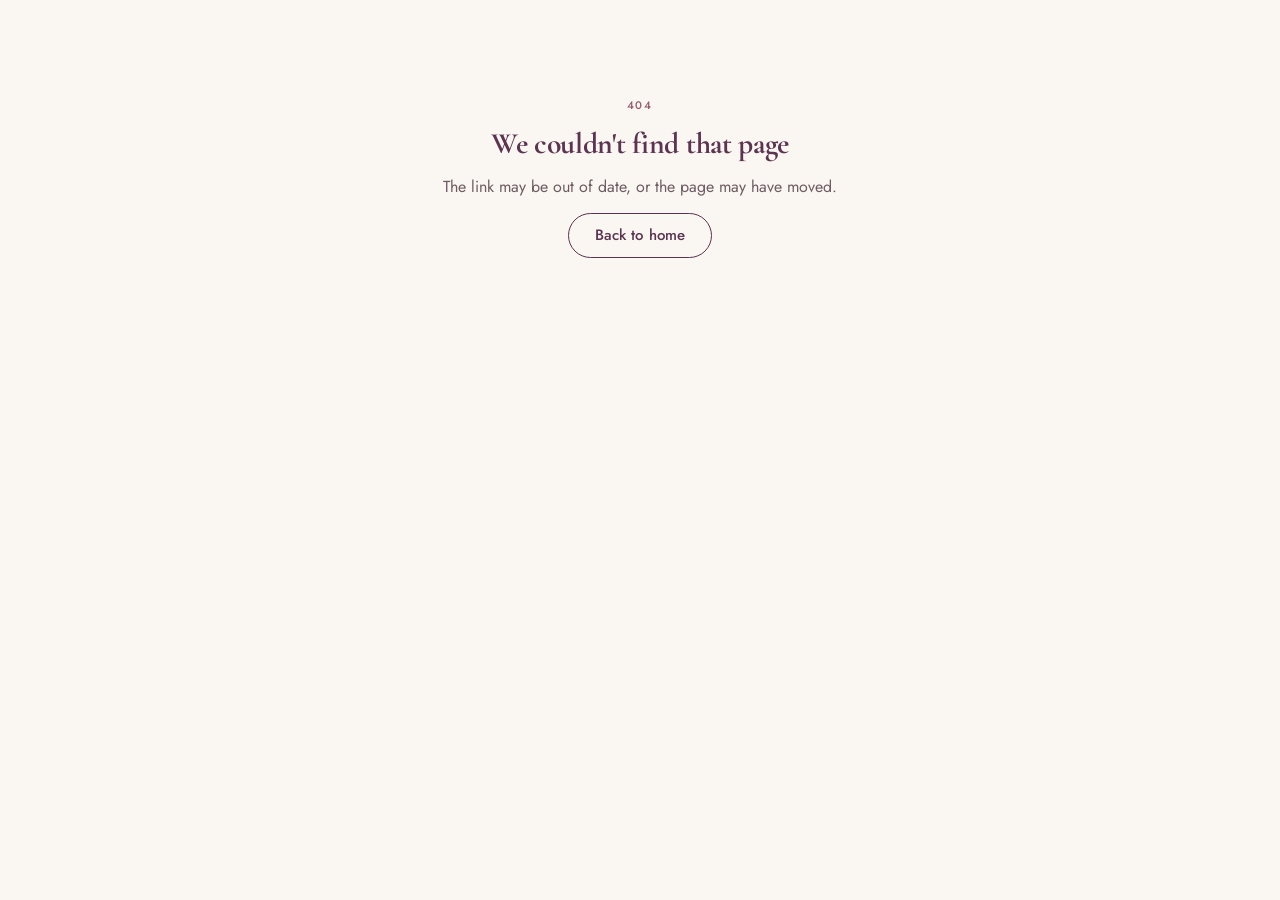
==== index.html @ a558508c "init" ====
<!DOCTYPE html>
<html lang="en" data-theme="light" class="hide-scrollbar">
<head>
  <meta charset="UTF-8">
  <meta name="viewport" content="width=device-width, initial-scale=1.0">
  <meta name="theme-color" content="#1a1815">
  <title>Wedding Invitation | Vinay &amp; Isha</title>
  <meta name="description" content="Wedding Invitation of Vinay &amp; Isha on 16 February 2027">

  <link rel="icon" type="image/x-icon" href="/favicon.ico">

  <!-- Preconnect & Fonts -->
  <link rel="preconnect" href="https://fonts.googleapis.com">
  <link rel="preconnect" href="https://fonts.gstatic.com" crossorigin>
  <link rel="stylesheet" href="https://fonts.googleapis.com/css2?family=Cormorant+Garamond:ital,wght@0,300;0,400;0,500;0,600;0,700;1,300;1,400;1,700&family=Jost:wght@300;400;500;600&display=swap">
  <link rel="stylesheet" href="https://fonts.googleapis.com/css2?family=Playfair+Display:wght@500;600;700&family=Rufina:wght@400;700&display=swap">

  <!-- Core Styles -->
  <link rel="stylesheet" href="/assets/index-BnkS49by.css">
  <link rel="stylesheet" href="/assets/CompatVideo-C4rgbSCZ.css">
  <link rel="stylesheet" href="/assets/v1-DVDfQgyA.css">

  <style>
    /* Absolute cleanup of any watermark, CTA dock, or branding residuals */
    [data-wm-host],
    .wm-10kkvf,
    ._root_1rkxo_20,
    ._mesh_1rkxo_28,
    ._pill_1rkxo_79,
    ._brandCard_l6edf_3953,
    ._ctaDock_21jj1_12,
    ._brandLogo_l6edf_3969,
    ._brandContacts_l6edf_3996,
    ._brandWhatsapp_l6edf_3982 {
      display: none !important;
      visibility: hidden !important;
      opacity: 0 !important;
      pointer-events: none !important;
      height: 0 !important;
      width: 0 !important;
      overflow: hidden !important;
    }

    /* Remove Header and Footer shown in reference images */
    header,
    footer,
    nav,
    ._nav_1qf2a_1,
    ._footer_1qf2a_1,
    [class*="_header_"],
    [class*="_footer_1"],
    [class*="_stack_1q711"],
    [class*="_scrollTopBtn"],
    [class*="_whatsappGroup"],
    [class*="_whatsappBtn"] {
      display: none !important;
      visibility: hidden !important;
      opacity: 0 !important;
      pointer-events: none !important;
      height: 0 !important;
    }

    /* Hide scrollbar on third page story and duplicate page */
    ._story_19nrv_9,
    [class*="_story_19nrv"],
    [class*="_storySlot_19nrv"] {
      scrollbar-width: none !important;
      -ms-overflow-style: none !important;
    }
    ._story_19nrv_9::-webkit-scrollbar,
    [class*="_story_19nrv"]::-webkit-scrollbar,
    [class*="_storySlot_19nrv"]::-webkit-scrollbar {
      display: none !important;
      width: 0 !important;
      height: 0 !important;
    }
  </style>

  <script>
    // 1. Initialize user draft in LocalStorage and IndexedDB
    const userDraft = {"fields": {"coupleNames": {"en": "Vinay & Isha", "ta": "\u0bb2\u0b9f\u0bcd\u0b9a\u0bc1\u0bae\u0bbf & \u0b95\u0bbe\u0bb0\u0bcd\u0ba4\u0bcd\u0ba4\u0bbf\u0b95\u0bcd", "hi": "\u0932\u0915\u094d\u0937\u094d\u092e\u0940 \u090f\u0935\u0902 \u0915\u093e\u0930\u094d\u0924\u093f\u0915"}, "weddingDateTime": "2027-02-16T18:30", "familiesStory": {"en": "<p>Prosperity, Goodness, Smoothness.</p><h3><span style=\"font-family: 'Rufina', Georgia, serif\">Wedding Invitation</span></h3><div><span style=\"font-family: 'Rufina', Georgia, serif\">With the Blessings of&nbsp;</span></div><div><span style=\"font-family: Rufina, Georgia, serif;\"><br></span></div><div><span style=\"font-family: Rufina, Georgia, serif;\"><b><span style=\"font-size: 1rem;\"><span style=\"font-size: 1.25rem; color: rgb(139, 24, 18);\">Grandmother &amp; Grandfather</span></span></b></span></div><div><div style=\"\"><font face=\"Rufina, Georgia, serif\"><br></font></div><div style=\"\"><font face=\"Rufina, Georgia, serif\">Late Savitri Devi</font></div><div style=\"\"><font face=\"Rufina, Georgia, serif\">Late Ram Niwas Agarwal</font></div><div style=\"\"><font face=\"Rufina, Georgia, serif\"><br></font></div><div style=\"\"><font face=\"Rufina, Georgia, serif\" style=\"color: rgb(139, 24, 18);\">\u2726 AGARWAL FAMILY \u2726</font></div><div style=\"\"><font face=\"Rufina, Georgia, serif\"><br></font></div><div style=\"\"><font face=\"Rufina, Georgia, serif\">&amp;</font></div><div style=\"\"><font face=\"Rufina, Georgia, serif\"><br></font></div><div style=\"\"><font face=\"Rufina, Georgia, serif\"><div>Late Fuliya Devi Pansari</div><div>Late Jugal Kishore Ji Pansari</div></font></div><div style=\"\"><font face=\"Rufina, Georgia, serif\"><br></font></div><div style=\"\"><span style=\"color: rgb(139, 24, 18); font-family: Rufina, Georgia, serif;\">\u2726 PANSARI FAMILY \u2726</span><font face=\"Rufina, Georgia, serif\"></font></div><div style=\"\"><span style=\"color: rgb(139, 24, 18); font-family: Rufina, Georgia, serif;\"><br></span></div><div style=\"font-family: Rufina, Georgia, serif;\"><div>Together with our families, we</div><div>joyfully invite you to bless the</div><div>beginning of this beautiful journey.</div></div></div><p><br></p>", "ta": "<p><span style=\"font-family: 'Rufina', Georgia, serif\">\u0b87\u0bb0\u0bc1 \u0b95\u0bc1\u0b9f\u0bc1\u0bae\u0bcd\u0baa\u0b99\u0bcd\u0b95\u0bb3\u0bbf\u0ba9\u0bcd \u0b86\u0b9a\u0bbf\u0baf\u0bc1\u0b9f\u0ba9\u0bcd \u0b93\u0bb0\u0bcd \u0b85\u0ba9\u0bcd\u0baa\u0bc1\u0b95\u0bcd \u0b95\u0bca\u0ba3\u0bcd\u0b9f\u0bbe\u0b9f\u0bcd\u0b9f\u0bae\u0bcd.</span></p>", "hi": "<p><span style=\"font-family: 'Rufina', Georgia, serif\">\u0926\u094b\u0928\u094b\u0902 \u092a\u0930\u093f\u0935\u093e\u0930\u094b\u0902 \u0915\u0947 \u0906\u0936\u0940\u0930\u094d\u0935\u093e\u0926 \u0938\u0947 \u0938\u091c\u093e \u092a\u094d\u0930\u0947\u092e \u0915\u093e \u0909\u0924\u094d\u0938\u0935\u0964</span></p>"}, "familiesEmblemImage": "[data-uri]", "eventList": [{"category": "Sangeet", "ceremonySlug": "Sangeet", "name": {"en": "Sangeet", "ta": "\u0ba8\u0bbf\u0b9a\u0bcd\u0b9a\u0baf\u0ba4\u0bbe\u0bb0\u0bcd\u0ba4\u0bcd\u0ba4\u0bae\u0bcd", "hi": "\u0928\u093f\u0936\u094d\u091a\u092f\u0924\u093e\u0930\u094d\u0925\u092e\u094d"}, "provision": {"en": "", "ta": "", "hi": ""}, "nameFontSize": 16, "nameFontStyle": "normal", "dateTime": "2027-02-15T18:30", "venue": {"en": "Kanha Banquet", "ta": "\u0b90.\u0b9f\u0bbf.\u0b9a\u0bbf \u0b95\u0bbf\u0bb0\u0bbe\u0ba3\u0bcd\u0b9f\u0bcd \u0b9a\u0bcb\u0bb4\u0bbe, \u0b9a\u0bc6\u0ba9\u0bcd\u0ba9\u0bc8", "hi": "\u0906\u0908\u091f\u0940\u0938\u0940 \u0917\u094d\u0930\u0948\u0902\u0921 \u091a\u094b\u0932\u093e, \u091a\u0947\u0928\u094d\u0928\u0908"}, "venueFontSize": 16, "venueFontStyle": "normal", "note": {"en": "Two hearts, one promise.\nJoin us as we get", "ta": "\u0b87\u0bb0\u0bc1 \u0b87\u0ba4\u0baf\u0b99\u0bcd\u0b95\u0bb3\u0bcd, \u0b92\u0bb0\u0bc1 \u0bb5\u0bbe\u0b95\u0bcd\u0b95\u0bc1\u0bb1\u0bc1\u0ba4\u0bbf.\n\u0b8e\u0b99\u0bcd\u0b95\u0bb3\u0bc1\u0b9f\u0ba9\u0bcd \u0b87\u0ba3\u0bc8\u0ba8\u0bcd\u0ba4\u0bc1", "hi": "\u0926\u094b \u0926\u093f\u0932, \u090f\u0915 \u0935\u093e\u0926\u093e\u0964\n\u0939\u092e\u093e\u0930\u0947 \u0938\u093e\u0925 \u0936\u093e\u092e\u093f\u0932 \u0939\u094b\u0902"}, "noteHighlight": {"en": "", "ta": "\u0ba8\u0bbf\u0b9a\u0bcd\u0b9a\u0baf\u0ba4\u0bbe\u0bb0\u0bcd\u0ba4\u0bcd\u0ba4\u0ba4\u0bcd\u0ba4\u0bc8\u0b95\u0bcd \u0b95\u0bca\u0ba3\u0bcd\u0b9f\u0bbe\u0b9f\u0bc1\u0b99\u0bcd\u0b95\u0bb3\u0bcd!", "hi": "\u0938\u0917\u093e\u0908 \u0915\u0947 \u0909\u0924\u094d\u0938\u0935 \u092e\u0947\u0902!"}, "mapUrl": "https://maps.app.goo.gl/ALD4haDXG3u6YoXA8", "venueSub": {"en": "(beside Mothers Wax Museum)"}}], "venueName": {"en": "Bika Banquet", "ta": "\u0b90.\u0b9f\u0bbf.\u0b9a\u0bbf \u0b95\u0bbf\u0bb0\u0bbe\u0ba3\u0bcd\u0b9f\u0bcd \u0b9a\u0bcb\u0bb4\u0bbe", "hi": "\u0906\u0908\u091f\u0940\u0938\u0940 \u0917\u094d\u0930\u0948\u0902\u0921 \u091a\u094b\u0932\u093e"}, "venueAddress": {"en": "(Vip Road, Baguiati)", "ta": "63, \u0bae\u0bb5\u0bc1\u0ba3\u0bcd\u0b9f\u0bcd \u0bb0\u0bcb\u0b9f\u0bc1, \u0b95\u0bbf\u0ba3\u0bcd\u0b9f\u0bbf, \u0b9a\u0bc6\u0ba9\u0bcd\u0ba9\u0bc8, \u0ba4\u0bae\u0bbf\u0bb4\u0bcd\u0ba8\u0bbe\u0b9f\u0bc1 600032", "hi": "63, \u092e\u093e\u0909\u0902\u091f \u0930\u094b\u0921, \u0917\u093f\u0902\u0921\u0940, \u091a\u0947\u0928\u094d\u0928\u0908, \u0924\u092e\u093f\u0932\u0928\u093e\u0921\u0941 600032"}, "venueMapUrl": "https://maps.app.goo.gl/cmKsFvi7ArBSAPDd8", "groomFamilyName": {"en": ""}, "groomFamilyWhatsApp": "", "venueDetails": {"en": "2, 4, VIP Rd, Raghunathpur, Baguiati, Kolkata, West Bengal 700059", "ta": "\u0baa\u0bbf\u0bb0\u0ba4\u0bbe\u0ba9 \u0bb5\u0bbe\u0baf\u0bbf\u0bb2\u0bbf\u0bb2\u0bcd \u0bb5\u0bc7\u0bb2\u0b9f\u0bcd \u0baa\u0bbe\u0bb0\u0bcd\u0b95\u0bcd\u0b95\u0bbf\u0b99\u0bcd \u0b89\u0bb3\u0bcd\u0bb3\u0ba4\u0bc1", "hi": "\u092e\u0941\u0916\u094d\u092f \u092a\u094d\u0930\u0935\u0947\u0936 \u0926\u094d\u0935\u093e\u0930 \u092a\u0930 \u0935\u0948\u0932\u0947 \u092a\u093e\u0930\u094d\u0915\u093f\u0902\u0917 \u0909\u092a\u0932\u092c\u094d\u0927 \u0939\u0948"}}, "tokens": {}, "sections": {"countdown": {"order": 2}, "parents": {"order": 3}, "lineage": {"order": 3.5}, "gallery": {"order": 4}, "events": {"order": 5}, "map": {"order": 6}, "rsvp": {"order": 7}, "wishes": {"order": 8}, "footer": {"order": 9}}, "locale": "en", "enabledLocales": ["en"], "updatedAt": "2026-11-22T05:58:22.508Z"};
    const templateKey = 'mangalammoments/v1';
    const lsKey = 'wedinvite:draft:' + templateKey;

    try {
      localStorage.setItem(lsKey, JSON.stringify(userDraft));
      localStorage.setItem('app-theme', 'light');
    } catch (e) {
      console.warn('LocalStorage error:', e);
    }

    // Seed IndexedDB for seamless dual-persistence
    try {
      const req = indexedDB.open('wedinvite_customizer_db', 1);
      req.onupgradeneeded = function(e) {
        const db = e.target.result;
        if (!db.objectStoreNames.contains('drafts')) {
          db.createObjectStore('drafts', { keyPath: 'templateKey' });
        }
      };
      req.onsuccess = function(e) {
        const db = e.target.result;
        if (db.objectStoreNames.contains('drafts')) {
          const tx = db.transaction('drafts', 'readwrite');
          tx.objectStore('drafts').put({
            templateKey: templateKey,
            draft: userDraft,
            savedAt: Date.now()
          });
        }
      };
    } catch (e) {
      console.warn('IndexedDB error:', e);
    }

    // Ensure URL has draft=1 for compatibility with preview handlers
    if (!window.location.search.includes('draft=1')) {
      const sep = window.location.search ? '&' : '?';
      const newUrl = window.location.pathname + window.location.search + sep + 'draft=1' + window.location.hash;
      window.history.replaceState(null, '', newUrl);
    }
  </script>

  <script src="/gtag-init.js"></script>
  <script src="/theme-init.js"></script>
</head>
<body style="overflow: hidden;">
  <div id="root"></div>
  <script type="module" crossorigin src="/assets/index-Dsnx8wPW.js"></script>
</body>
</html>
---- assets/index-BnkS49by.css ----
@import "https://fonts.googleapis.com/css2?family=Cormorant+Garamond:ital,wght@0,300;0,400;0,500;0,600;0,700;1,300;1,400;1,700&family=Jost:wght@300;400;500;600&display=swap";:root{--lightningcss-light:initial;--lightningcss-dark: ;color-scheme:light;--surface-canvas:#faf6f1;--surface-raised:#fff;--surface-sunken:#f3e9de;--surface-inverse:#241a20;--surface-scrim:#241a2073;--surface-glass:#ffffffd1;--champagne:#d9b989;--champagne-wash:#f1e4cc;--ink:#2a1e24;--ink-muted:#6e5b63;--ink-subtle:#9c8790;--ink-inverse:#faf6f1;--line:#ecdfd6;--line-strong:#ddc9ba;--accent:#96586f;--accent-hover:#7a4359;--accent-wash:#f4e6ec;--brand-mauve:#5c3350;--brand-mauve-hover:#472740;--brand-mauve-active:#361c30;--mauve-wash:#f1e5ec;--mauve-wash-strong:#e6d2de;--action:var(--brand-mauve);--action-hover:var(--brand-mauve-hover);--action-active:var(--brand-mauve-active);--action-ink:#faf6f1;--heading:var(--brand-mauve);--heading-weight:700;--danger:#a3342f;--danger-wash:#f8ebe9;--success:#4f6b4a;--success-wash:#ecf1ea;--notice-wash:var(--accent-wash);--font-display:"Cormorant Garamond", "Iowan Old Style", Georgia, serif;--font-ui:"Jost", system-ui, -apple-system, "Segoe UI", sans-serif;--fs-display-xl:clamp(2.75rem, 1.6rem + 4.6vw, 5rem);--fs-display-lg:clamp(2.25rem, 1.5rem + 3vw, 3.5rem);--fs-display-md:clamp(1.85rem, 1.35rem + 2vw, 2.6rem);--fs-display-sm:clamp(1.45rem, 1.2rem + 1vw, 1.85rem);--fs-body-lg:clamp(1.0625rem, 1rem + .3vw, 1.1875rem);--fs-body:1rem;--fs-body-sm:.9375rem;--fs-caption:.8125rem;--fs-micro:.6875rem;--lh-display:1.08;--lh-heading:1.22;--lh-body:1.65;--tracking-caps:.18em;--tracking-display:-.01em;--caps-transform:uppercase;--s-1:.25rem;--s-2:.5rem;--s-3:.75rem;--s-4:1rem;--s-5:1.5rem;--s-6:2rem;--s-7:3rem;--s-8:4rem;--s-9:6rem;--s-10:8rem;--section-y:clamp(3.5rem, 2rem + 6vw, 7rem);--r-sm:6px;--r-md:10px;--r-lg:20px;--r-pill:999px;--r-frame:38px;--shadow-sm:0 1px 2px #1a18150a, 0 2px 8px #1a18150a;--shadow-md:0 2px 4px #1a18150a, 0 12px 28px #1a181512;--shadow-lg:0 4px 8px #1a18150d, 0 28px 64px #1a18151f;--dur-fast:.16s;--dur:.24s;--dur-slow:.42s;--ease:cubic-bezier(.22, 1, .36, 1);--w-prose:68ch;--w-content:1180px;--w-wide:1420px;--gutter:clamp(1.25rem, .5rem + 3vw, 3rem);--header-h:72px}html:not(:lang(en)){--tracking-caps:.02em;--caps-transform:none}[data-theme=dark]{--lightningcss-light: ;--lightningcss-dark:initial;color-scheme:dark;--surface-canvas:#1c1418;--surface-raised:#241a20;--surface-sunken:#140e11;--surface-inverse:#f4ece4;--surface-scrim:#0009;--surface-glass:#241a20d1;--champagne:#c9a876;--champagne-wash:#2c2419;--ink:#f4ece4;--ink-muted:#b39da4;--ink-subtle:#7c6b71;--ink-inverse:#1c1418;--line:#362a30;--line-strong:#45353c;--accent:#c98aa0;--accent-hover:#dba3b6;--accent-wash:#33222a;--brand-mauve:#e3c3d3;--brand-mauve-hover:#f0d8e4;--brand-mauve-active:#fff;--mauve-wash:#33222a;--mauve-wash-strong:#43303a;--action:#f4ece4;--action-hover:#fff;--action-active:#e3d6cc;--action-ink:#1c1418;--danger:#e0796f;--danger-wash:#2c1a18;--success:#8fae87;--success-wash:#1a2318;--shadow-sm:0 1px 2px #0000004d;--shadow-md:0 8px 24px #00000073;--shadow-lg:0 24px 64px #0009}*,:before,:after{box-sizing:border-box}*{margin:0}html{-webkit-text-size-adjust:100%;scroll-behavior:smooth;scroll-padding-top:calc(var(--header-h) + var(--s-4));max-width:100%;overflow-x:hidden}body{background:var(--surface-canvas);min-height:100vh;color:var(--ink);font-family:var(--font-ui);font-size:var(--fs-body);font-weight:400;line-height:var(--lh-body);-webkit-font-smoothing:antialiased;-moz-osx-font-smoothing:grayscale;text-rendering:optimizelegibility;max-width:100%;transition:background-color var(--dur) var(--ease), color var(--dur) var(--ease);overflow-x:clip}#root{flex-direction:column;max-width:100%;min-height:100vh;display:flex;overflow-x:clip}h1,h2,h3,h4{font-family:var(--font-display);font-weight:var(--heading-weight,400);color:var(--heading,var(--ink));letter-spacing:var(--tracking-display);line-height:var(--lh-heading);text-wrap:balance}h1{font-size:var(--fs-display-lg);font-weight:var(--heading-weight,300);line-height:var(--lh-display)}h2{font-size:var(--fs-display-md);font-weight:var(--heading-weight,300)}.template-host-wrapper{--heading:initial;--heading-weight:initial}h3{font-size:var(--fs-display-sm)}h4{font-size:1.15rem}p{text-wrap:pretty}p,li{max-width:var(--w-prose)}a{color:inherit;text-decoration:none}img,svg,video,iframe{max-width:100%;display:block}img,video{height:auto}button,input,select,textarea{font:inherit;color:inherit}button{cursor:pointer;background:0 0;border:none;padding:0}ul,ol{padding:0;list-style:none}hr{border:none;border-top:1px solid var(--line)}::selection{background:var(--accent-wash);color:var(--ink)}:focus{outline:none}:focus-visible{outline:2px solid var(--accent);outline-offset:2px;border-radius:var(--r-sm)}*{scrollbar-width:thin;scrollbar-color:var(--line-strong) transparent}::-webkit-scrollbar{width:10px;height:10px}::-webkit-scrollbar-track{background:0 0}::-webkit-scrollbar-thumb{background:var(--line-strong);border:3px solid var(--surface-canvas);border-radius:var(--r-pill)}.u-visually-hidden{clip:rect(0, 0, 0, 0);white-space:nowrap;border:0;width:1px;height:1px;padding:0;position:absolute;overflow:hidden}.u-no-scroll{overflow:hidden}@media (prefers-reduced-motion:reduce){html{scroll-behavior:auto}:not(:where([data-template-motion=own],[data-template-motion=own] *)),:not(:where([data-template-motion=own],[data-template-motion=own] *)):before,:not(:where([data-template-motion=own],[data-template-motion=own] *)):after{scroll-behavior:auto!important;transition-duration:.01ms!important;animation-duration:.01ms!important;animation-iteration-count:1!important}}.container{width:100%;max-width:var(--w-content);padding-inline:var(--gutter);margin-inline:auto}.container--wide{max-width:var(--w-wide)}.container--prose{max-width:calc(var(--w-prose) + var(--gutter) * 2)}.section{padding-block:var(--section-y)}.section--tight{padding-block:calc(var(--section-y) * .6)}.section--sunken{background:var(--surface-sunken)}.section--ruled{border-top:1px solid var(--line)}.stack{gap:var(--s-4);flex-direction:column;display:flex}.stack--sm{gap:var(--s-2)}.stack--lg{gap:var(--s-6)}.stack--xl{gap:var(--s-7)}.cluster{align-items:center;gap:var(--s-3);flex-wrap:wrap;display:flex}.cluster--center{justify-content:center}.cluster--between{justify-content:space-between}.grid-auto{grid-template-columns:repeat(auto-fill, minmax(var(--col-min,280px), 1fr));gap:var(--s-6);display:grid}.eyebrow{align-items:center;gap:var(--s-2);font-family:var(--font-ui);font-size:var(--fs-micro);letter-spacing:var(--tracking-caps);text-transform:var(--caps-transform);color:var(--accent);font-weight:500;display:inline-flex}.eyebrow--muted{color:var(--ink-subtle)}.display-xl{font-family:var(--font-display);font-size:var(--fs-display-xl);color:var(--heading,var(--ink));font-weight:var(--heading-weight,300);line-height:var(--lh-display);letter-spacing:var(--tracking-display);text-wrap:balance}.lead{font-size:var(--fs-body-lg);color:var(--ink-muted);max-width:54ch}.muted{color:var(--ink-muted)}.subtle{color:var(--ink-subtle)}.caption{font-size:var(--fs-caption);color:var(--ink-muted)}.script{font-family:var(--font-display);font-style:italic;font-weight:300}.rule{background:var(--line);border:none;width:100%;height:1px}.rule--short{background:var(--accent);width:48px}.btn{justify-content:center;align-items:center;gap:var(--s-2);border-radius:var(--r-pill);font-family:var(--font-ui);font-size:var(--fs-body-sm);letter-spacing:.01em;white-space:nowrap;cursor:pointer;transition:background-color var(--dur) var(--ease), color var(--dur) var(--ease), border-color var(--dur) var(--ease), transform var(--dur-fast) var(--ease), box-shadow var(--dur) var(--ease);border:1px solid #0000;padding:.8rem 1.6rem;font-weight:500;line-height:1.2;display:inline-flex}.btn:disabled,.btn[aria-disabled=true]{opacity:.45;cursor:not-allowed;transform:none!important}.btn--solid{background:var(--action);color:var(--action-ink)}.btn--solid:hover:not(:disabled){background:var(--action-hover);box-shadow:var(--shadow-md);transform:translateY(-1px)}.btn--solid:active:not(:disabled){background:var(--action-active);box-shadow:none;transform:translateY(0)}.btn--ghost{color:var(--brand-mauve);border-color:var(--brand-mauve);background:0 0}.btn--ghost:hover:not(:disabled){background:var(--mauve-wash);border-color:var(--brand-mauve-hover);color:var(--brand-mauve-hover)}.btn--ghost:active:not(:disabled){background:var(--mauve-wash-strong);border-color:var(--brand-mauve-active);color:var(--brand-mauve-active)}.btn--quiet{color:var(--brand-mauve);padding-inline:var(--s-3);background:0 0}.btn--quiet:hover:not(:disabled){background:var(--mauve-wash);color:var(--brand-mauve-hover)}.btn--quiet:active:not(:disabled){background:var(--mauve-wash-strong);color:var(--brand-mauve-active)}.btn--accent{background:var(--action);color:var(--action-ink)}.btn--accent:hover:not(:disabled){background:var(--action-hover)}.btn--accent:active:not(:disabled){background:var(--action-active)}.btn--danger{color:var(--danger);border-color:var(--danger);background:0 0}.btn--danger:hover:not(:disabled){background:var(--danger-wash)}.btn--sm{font-size:var(--fs-caption);padding:.5rem 1rem}.btn--lg{font-size:var(--fs-body);padding:1rem 2.2rem}.btn--block{width:100%}.btn--icon{padding:var(--s-2);border-radius:var(--r-pill);color:var(--brand-mauve)}.btn--icon:hover:not(:disabled){background:var(--mauve-wash);color:var(--brand-mauve-hover)}.btn--icon:active:not(:disabled){background:var(--mauve-wash-strong);color:var(--brand-mauve-active)}.link-action{align-items:center;gap:var(--s-2);font-size:var(--fs-body-sm);color:var(--brand-mauve);border-bottom:1px solid var(--brand-mauve);transition:border-color var(--dur) var(--ease), color var(--dur) var(--ease), gap var(--dur) var(--ease);padding-bottom:2px;font-weight:500;display:inline-flex}.link-action:hover{color:var(--brand-mauve-hover);border-color:var(--brand-mauve-hover);gap:var(--s-3)}.link-action:active{color:var(--brand-mauve-active);border-color:var(--brand-mauve-active)}.card{background:var(--surface-raised);border:1px solid var(--line);border-radius:var(--r-lg);transition:border-color var(--dur) var(--ease), box-shadow var(--dur) var(--ease), transform var(--dur) var(--ease)}.card--pad{padding:var(--s-6)}.card--pad-sm{padding:var(--s-4)}.card--hover:hover{border-color:var(--line-strong);box-shadow:var(--shadow-md)}.card--flat{background:var(--surface-sunken);border-color:#0000}.panel{background:var(--surface-raised);border:1px solid var(--line);border-radius:var(--r-md);padding:var(--s-5)}.chip{align-items:center;gap:var(--s-2);border:1px solid var(--line);border-radius:var(--r-pill);background:var(--surface-raised);color:var(--ink-muted);font-size:var(--fs-caption);cursor:pointer;transition:all var(--dur) var(--ease);padding:.45rem 1.05rem;font-weight:400;display:inline-flex}.chip:hover{border-color:var(--brand-mauve);background:var(--mauve-wash);color:var(--brand-mauve)}.chip:active{background:var(--mauve-wash-strong)}.chip[aria-pressed=true],.chip.is-active{background:var(--action);border-color:var(--action);color:var(--action-ink);font-weight:500}.chip[aria-pressed=true]:hover,.chip.is-active:hover{background:var(--action-hover);border-color:var(--action-hover);color:var(--action-ink)}.badge{align-items:center;gap:var(--s-1);border-radius:var(--r-pill);background:var(--surface-sunken);border:1px solid var(--line);color:var(--ink-muted);font-size:var(--fs-micro);letter-spacing:.06em;text-transform:var(--caps-transform);white-space:nowrap;padding:.22rem .6rem;font-weight:500;display:inline-flex}.badge--accent{background:var(--accent-wash);color:var(--accent-hover);border-color:#0000}.badge--success{background:var(--success-wash);color:var(--success);border-color:#0000}.badge--danger{background:var(--danger-wash);color:var(--danger);border-color:#0000}.badge--solid{background:var(--action);color:var(--action-ink);border-color:#0000}.field{gap:var(--s-2);flex-direction:column;display:flex}.label{font-size:var(--fs-caption);color:var(--ink);font-weight:500}.label__required{color:var(--danger);margin-left:2px}.hint{font-size:var(--fs-micro);color:var(--ink-subtle);max-width:none}.input,.textarea,.select{background:var(--surface-raised);border:1px solid var(--line-strong);border-radius:var(--r-sm);width:100%;color:var(--ink);font-family:var(--font-ui);font-size:var(--fs-body-sm);transition:border-color var(--dur) var(--ease), box-shadow var(--dur) var(--ease);padding:.7rem .9rem}.input::placeholder,.textarea::placeholder{color:var(--ink-subtle)}.input:hover,.textarea:hover,.select:hover{border-color:var(--ink-subtle)}.input:focus,.textarea:focus,.select:focus{border-color:var(--accent);box-shadow:0 0 0 3px var(--accent-wash);outline:none}.textarea{resize:vertical;min-height:5.5rem;line-height:1.55}.select{appearance:none;cursor:pointer;background-image:url("data:image/svg+xml,%3Csvg xmlns='http://www.w3.org/2000/svg' width='12' height='8' viewBox='0 0 12 8' fill='none'%3E%3Cpath d='M1 1.5 6 6.5l5-5' stroke='%236e675c' stroke-width='1.4' stroke-linecap='round' stroke-linejoin='round'/%3E%3C/svg%3E");background-position:right .85rem center;background-repeat:no-repeat;padding-right:2.2rem}.select--bare{width:auto;font-size:var(--fs-caption);color:var(--ink-muted);background-color:#0000;border-color:#0000;padding:.35rem 1.9rem .35rem .5rem}.select--bare:hover{border-color:var(--line)}.checkbox-row{align-items:center;gap:var(--s-2);font-size:var(--fs-body-sm);color:var(--ink-muted);cursor:pointer;display:inline-flex}.checkbox-row input[type=checkbox]{width:16px;height:16px;accent-color:var(--accent);cursor:pointer}.field-error{font-size:var(--fs-caption);color:var(--danger)}.notice{align-items:flex-start;gap:var(--s-3);border-radius:var(--r-sm);border:1px solid var(--line);background:var(--surface-sunken);color:var(--ink-muted);font-size:var(--fs-body-sm);padding:.75rem 1rem;display:flex}.notice p,.notice span{max-width:none}.notice--error{background:var(--danger-wash);color:var(--danger);border-color:#0000}.notice--success{background:var(--success-wash);color:var(--success);border-color:#0000}.notice--info{background:var(--accent-wash);color:var(--accent-hover);border-color:#0000}.notice__icon{flex-shrink:0;margin-top:2px}.table-wrap{border:1px solid var(--line);border-radius:var(--r-md);background:var(--surface-raised);width:100%;overflow-x:auto}.table{border-collapse:collapse;width:100%;font-size:var(--fs-body-sm)}.table th{text-align:left;font-size:var(--fs-micro);letter-spacing:var(--tracking-caps);text-transform:var(--caps-transform);color:var(--ink-subtle);border-bottom:1px solid var(--line);white-space:nowrap;padding:.7rem 1rem;font-weight:600}.table td{border-bottom:1px solid var(--line);color:var(--ink-muted);vertical-align:middle;padding:.8rem 1rem}.table tbody tr:last-child td{border-bottom:none}.table tbody tr:hover td{background:var(--surface-sunken)}.skeleton{background:linear-gradient(90deg, var(--surface-sunken) 25%, var(--line) 37%, var(--surface-sunken) 63%);border-radius:var(--r-sm);background-size:400% 100%;animation:1.4s infinite skeleton-shimmer}@keyframes skeleton-shimmer{0%{background-position:100%}to{background-position:0}}.spin{color:var(--accent);animation:.9s linear infinite spin}@keyframes spin{to{transform:rotate(360deg)}}.state-block{justify-content:center;align-items:center;gap:var(--s-3);padding:var(--s-9) var(--gutter);text-align:center;color:var(--ink-muted);flex-direction:column;display:flex}.state-block h2{font-size:var(--fs-display-sm)}video{-webkit-user-select:none;user-select:none;-webkit-media-controls:none;pointer-events:none!important;background:0 0!important}video::-webkit-media-controls{opacity:0!important;pointer-events:none!important;display:none!important}video::-webkit-media-controls-enclosure{opacity:0!important;pointer-events:none!important;display:none!important}video::-webkit-media-controls-panel{opacity:0!important;pointer-events:none!important;display:none!important}video::-webkit-media-controls-overlay-play-button{opacity:0!important;pointer-events:none!important;display:none!important}video::-webkit-media-controls-play-button{opacity:0!important;pointer-events:none!important;display:none!important}video::-webkit-media-controls-start-playback-button{opacity:0!important;pointer-events:none!important;display:none!important}video::-internal-media-controls-overflow-button{opacity:0!important;pointer-events:none!important;display:none!important}video::-webkit-media-controls-fullscreen-button{opacity:0!important;pointer-events:none!important;display:none!important}video::-webkit-media-controls-download-button{opacity:0!important;pointer-events:none!important;display:none!important}.auth-page{padding:var(--s-8) var(--gutter) var(--s-9);justify-content:center;align-items:flex-start;display:flex}.auth-card{background:var(--surface-raised);border:1px solid var(--line);border-radius:var(--r-lg);gap:var(--s-4);width:100%;max-width:440px;box-shadow:var(--shadow-md);flex-direction:column;padding:clamp(1.75rem,1rem + 3vw,2.75rem);display:flex}.auth-card h1{font-size:var(--fs-display-sm);margin:0}.auth-card>p{font-size:var(--fs-body-sm);color:var(--ink-muted);margin-top:calc(var(--s-3) * -1)}.auth-error,.auth-success{border-radius:var(--r-sm);font-size:var(--fs-body-sm);padding:.7rem .95rem}.auth-error{background:var(--danger-wash);color:var(--danger)}.auth-success{background:var(--success-wash);color:var(--success)}.auth-submit{width:100%}.auth-footer-link,.auth-inline-link{text-align:center;font-size:var(--fs-caption);color:var(--ink-muted);max-width:none;margin:0}.auth-inline-link{text-align:right;margin-top:calc(var(--s-3) * -1)}.auth-footer-link a,.auth-inline-link a{color:var(--brand-mauve);border-bottom:1px solid var(--brand-mauve);transition:border-color var(--dur) var(--ease), color var(--dur) var(--ease);font-weight:500}.auth-footer-link a:hover,.auth-inline-link a:hover{color:var(--brand-mauve-hover);border-color:var(--brand-mauve-hover)}.auth-footer-link a:active,.auth-inline-link a:active{color:var(--brand-mauve-active);border-color:var(--brand-mauve-active)}.otp-input{font-family:var(--font-ui);letter-spacing:.55rem;text-align:center;font-size:1.5rem;font-weight:500}.field-control{gap:var(--s-2);flex-direction:column;display:flex}.field-label{font-size:var(--fs-caption);color:var(--ink);font-weight:500}.field-required{color:var(--danger);margin-left:2px}.field-hint{font-size:var(--fs-micro);color:var(--ink-subtle);max-width:none}.field-hint a{color:var(--accent);text-decoration:underline}.field-input,.field-textarea{background:var(--surface-raised);border:1px solid var(--line-strong);border-radius:var(--r-sm);width:100%;color:var(--ink);font-family:var(--font-ui);font-size:var(--fs-body-sm);transition:border-color var(--dur) var(--ease), box-shadow var(--dur) var(--ease);padding:.65rem .85rem}.field-input::placeholder,.field-textarea::placeholder{color:var(--ink-subtle)}.field-input:focus,.field-textarea:focus{border-color:var(--accent);box-shadow:0 0 0 3px var(--accent-wash);outline:none}.datetime-wrap{min-width:0;container-type:inline-size}.datetime-grid{gap:var(--s-2);grid-template-columns:minmax(84px,.75fr) minmax(0,1.5fr);align-items:start;display:grid}.datetime-grid>.datetime-grid__time{grid-column:1/-1}@container (width<=300px){.datetime-grid{grid-template-columns:minmax(0,1fr)}}.datetime-grid .field-input{min-width:0;padding:.65rem .5rem}.datetime-grid>div{min-width:0}.datetime-grid input[type=date],.datetime-grid input[type=time]{box-sizing:border-box;appearance:none;text-align:left;width:100%;min-width:0;max-width:100%;min-height:2.75rem;display:block}.datetime-grid input::-webkit-date-and-time-value{text-align:left;min-width:0}.time12-field{background:var(--surface-raised);border:1px solid var(--line-strong);border-radius:var(--r-sm);box-sizing:border-box;width:100%;min-height:2.75rem;transition:border-color var(--dur) var(--ease), box-shadow var(--dur) var(--ease);flex-wrap:wrap;align-items:center;gap:.4rem .25rem;padding:.25rem .35rem .25rem .5rem;display:flex}.time12-field:focus-within{border-color:var(--accent);box-shadow:0 0 0 3px var(--accent-wash)}.time12-clock{flex:none;align-items:center;gap:.15rem;display:flex}.time12-segment{flex:none;align-items:center;display:flex}.time12-digits{width:2.4em;height:2rem;color:var(--ink);font-family:var(--font-ui);font-size:var(--fs-body);font-variant-numeric:tabular-nums;text-align:center;background:0 0;border:none;border-radius:6px;outline:none;padding:0;font-weight:600}.time12-digits:focus{background:var(--accent-wash)}.time12-colon{color:var(--ink-subtle);flex:none;padding:0 .05rem;font-weight:700}.time12-steppers{flex-direction:column;flex:none;display:flex}.time12-steppers button{width:22px;height:17px;color:var(--ink-subtle);cursor:pointer;background:0 0;border:none;border-radius:4px;justify-content:center;align-items:center;padding:0;display:flex}.time12-steppers button:hover,.time12-steppers button:focus-visible{color:var(--accent);background:var(--accent-wash);outline:none}.time12-period{border-radius:var(--r-sm);background:var(--line-strong);flex:none;gap:2px;margin-left:auto;padding:2px;display:flex}.time12-period button{border-radius:calc(var(--r-sm) - 2px);background:var(--surface-raised);min-width:2.6rem;height:2rem;color:var(--ink-subtle);font-family:var(--font-ui);letter-spacing:.04em;cursor:pointer;transition:background var(--dur) var(--ease), color var(--dur) var(--ease);border:none;padding:0 .5rem;font-size:12px;font-weight:700}.time12-period button.is-active{background:var(--accent);color:#fff}.time12-period button:focus-visible{outline:2px solid var(--accent);outline-offset:1px}@container (width<=260px){.time12-steppers{display:none}}@media (pointer:coarse){.time12-steppers{display:none}.time12-digits,.time12-period button{height:2.5rem}.time12-digits{background:var(--accent-wash);width:2.8em}}.password-input{display:block;position:relative}.password-input__field{padding-right:2.75rem}.password-input__toggle{border-radius:var(--r-sm);width:2.25rem;height:2.25rem;color:var(--ink-subtle);cursor:pointer;transition:color var(--dur) var(--ease);background:0 0;border:0;justify-content:center;align-items:center;padding:0;display:inline-flex;position:absolute;top:50%;right:.35rem;transform:translateY(-50%)}.password-input__toggle:hover{color:var(--ink)}.password-input__toggle:focus-visible{box-shadow:0 0 0 3px var(--accent-wash);outline:none}.field-textarea{resize:vertical;min-height:5rem;line-height:1.55}.field-row{gap:var(--s-2);display:flex}.html-editor-toolbar{align-items:center;gap:var(--s-1);background:var(--surface-raised);border:1px solid var(--line-strong);border-radius:var(--r-sm) var(--r-sm) 0 0;border-bottom:none;flex-wrap:wrap;padding:.4rem;display:flex}.html-editor-btn{border-radius:var(--r-sm);width:2rem;height:2rem;color:var(--ink);cursor:pointer;transition:background var(--dur) var(--ease), border-color var(--dur) var(--ease);background:0 0;border:1px solid #0000;place-items:center;padding:0;display:grid}.html-editor-btn:hover{background:var(--surface);border-color:var(--line-strong)}.html-editor-btn[aria-pressed=true]{background:var(--accent-wash);border-color:var(--accent);color:var(--accent)}.html-editor-color{border:1px solid var(--line-strong);border-radius:var(--r-sm);cursor:pointer;background:0 0;width:1.9rem;height:1.9rem;padding:0}.html-editor-divider{background:var(--line-strong);width:1px;height:1.4rem;margin:0 .15rem}.html-editor-size{position:relative}.html-editor-size-menu{z-index:1000;background:var(--surface-raised);border:1px solid var(--line-strong);border-radius:var(--r-sm);min-width:7.5rem;box-shadow:var(--shadow-md,0 4px 12px #0000001f);flex-direction:column;padding:.3rem;display:flex}.html-editor-size-option{text-align:left;border-radius:var(--r-sm);color:var(--ink);font-family:var(--font-ui);cursor:pointer;background:0 0;border:none;padding:.35rem .5rem}.html-editor-size-option:hover{background:var(--surface)}.html-editor-size-custom{gap:.3rem;padding:.15rem .35rem .1rem;display:flex}.html-editor-size-input{border:1px solid var(--line-strong);border-radius:var(--r-sm);background:var(--surface-raised);width:3.4rem;color:var(--ink);font-family:var(--font-ui);padding:.25rem .4rem;font-size:.85rem}.html-editor-surface{background:var(--surface-raised);border:1px solid var(--line-strong);border-radius:0 0 var(--r-sm) var(--r-sm);width:100%;min-height:6rem;color:var(--ink);font-family:var(--font-ui);font-size:var(--fs-body-sm);overflow-wrap:break-word;padding:.65rem .85rem;line-height:1.55}.html-editor-surface:focus{border-color:var(--accent);box-shadow:0 0 0 3px var(--accent-wash);outline:none}.html-editor-surface:empty:before{content:attr(data-placeholder);color:var(--ink-subtle)}.locale-select{cursor:pointer;width:auto}.image-field-preview{border-radius:var(--r-md);border:1px dashed var(--line-strong);background:var(--surface-sunken);width:100%;max-width:220px;min-height:110px;color:var(--ink-subtle);font-size:var(--fs-caption);justify-content:center;align-items:center;display:flex;overflow:hidden}.image-field-preview img{object-fit:cover;width:100%;height:100%}.audio-field-preview{width:100%;max-width:320px;height:36px}.audio-field-empty{align-items:center;gap:var(--s-2);width:100%;max-width:320px;padding:var(--s-3) var(--s-4);border-radius:var(--r-md);border:1px dashed var(--line-strong);background:var(--surface-sunken);color:var(--ink-subtle);font-size:var(--fs-caption);display:flex}.image-list-grid{gap:var(--s-2);grid-template-columns:repeat(auto-fill,minmax(84px,1fr));display:grid}.image-list-item{aspect-ratio:1;border-radius:var(--r-sm);border:1px solid var(--line);position:relative;overflow:hidden}.image-list-item img{object-fit:cover;width:100%;height:100%}.image-list-remove{background:var(--surface-scrim);color:#fff;-webkit-backdrop-filter:blur(4px);backdrop-filter:blur(4px);border-radius:50%;justify-content:center;align-items:center;width:22px;height:22px;display:flex;position:absolute;top:4px;right:4px}.image-list-add{aspect-ratio:1;border-radius:var(--r-sm);border:1px dashed var(--line-strong);background:var(--surface-sunken);color:var(--brand-mauve);transition:border-color var(--dur) var(--ease), color var(--dur) var(--ease);border-color:var(--brand-mauve);justify-content:center;align-items:center;display:flex}.image-list-add:hover{border-color:var(--brand-mauve-hover);background:var(--mauve-wash);color:var(--brand-mauve-hover)}.image-list-add:active{background:var(--mauve-wash-strong)}.list-field-items{gap:var(--s-2);flex-direction:column;display:flex}.list-field-row{gap:var(--s-2);align-items:center;display:flex}.section-order-list{gap:var(--s-2);flex-direction:column;margin:0;padding:0;list-style:none;display:flex}.section-order-row{align-items:center;gap:var(--s-2);padding:var(--s-2) var(--s-3);border:1px solid var(--border);border-radius:var(--radius-md);background:var(--surface);cursor:default;display:flex}.section-order-row--dragging{z-index:1;box-shadow:0 6px 18px #0000001f}.section-order-row--hidden{opacity:.55}.section-order-handle{width:22px;height:22px;color:var(--ink-subtle);cursor:grab;touch-action:none;flex:none;place-items:center;display:grid}.section-order-handle--disabled{cursor:default}.section-order-label{align-items:center;gap:var(--s-2);font-size:var(--fs-caption);color:var(--ink);flex:1;font-weight:500;display:flex}.section-order-tag{font-size:var(--fs-micro);color:var(--ink-subtle);background:var(--surface-sunken);border-radius:999px;padding:1px 8px;font-weight:400}.section-order-move{flex-direction:column;flex:none;display:flex}.section-order-move button{width:20px;height:16px;color:var(--ink-subtle);cursor:pointer;background:0 0;border:none;place-items:center;display:grid}.section-order-move button:disabled{opacity:.3;cursor:default}.section-order-toggle{border:1px solid var(--border);background:var(--surface);width:30px;height:30px;color:var(--accent);cursor:pointer;border-radius:999px;flex:none;place-items:center;display:grid}.section-order-toggle--off{color:var(--ink-subtle)}.cropper-overlay{z-index:3000;padding:var(--s-4);background:var(--surface-scrim);-webkit-backdrop-filter:blur(6px);backdrop-filter:blur(6px);overscroll-behavior:contain;-webkit-overflow-scrolling:touch;flex-direction:column;justify-content:flex-start;align-items:center;display:flex;position:fixed;inset:0;overflow-y:auto}.cropper-panel{background:var(--surface-raised);border:1px solid var(--line);border-radius:var(--r-lg);width:100%;max-width:520px;max-height:calc(100dvh - 32px);box-shadow:var(--shadow-lg);flex-direction:column;flex-shrink:0;margin:auto;display:flex;overflow:hidden}.cropper-header{padding:var(--s-3) var(--s-5);border-bottom:1px solid var(--line);background:var(--surface-raised);flex-shrink:0;justify-content:space-between;align-items:center;display:flex}.cropper-header h3{margin:0;font-size:1.05rem;font-weight:600}.cropper-icon-btn{border-radius:var(--r-sm);color:var(--brand-mauve);transition:color var(--dur) var(--ease), background var(--dur) var(--ease);justify-content:center;align-items:center;padding:4px;display:flex}.cropper-icon-btn:hover{color:var(--brand-mauve-hover);background:var(--mauve-wash)}.cropper-icon-btn:active{color:var(--brand-mauve-active)}.cropper-body{min-height:0;padding:var(--s-4);background:var(--surface-sunken);overscroll-behavior:contain;-webkit-overflow-scrolling:touch;flex:auto;justify-content:center;display:flex;overflow-y:auto}.cropper-body::-webkit-scrollbar{width:6px}.cropper-body::-webkit-scrollbar-track{background:0 0}.cropper-body::-webkit-scrollbar-thumb{background:var(--line-strong);border-radius:999px}.cropper-footer{justify-content:flex-end;gap:var(--s-3);padding:var(--s-3) var(--s-5);border-top:1px solid var(--line);background:var(--surface-raised);flex-shrink:0;display:flex}.cropper-body .ReactCrop{justify-content:center;max-width:100%;display:flex}.cropper-body .ReactCrop img{object-fit:contain;border-radius:var(--r-sm);max-width:100%;min-height:220px;max-height:340px}.adjust-frame--checker,.image-field-preview--checker{--checker:color-mix(in srgb, var(--ink) 8%, transparent);background-color:var(--surface-raised);background-image:linear-gradient(45deg, var(--checker) 25%, transparent 25%), linear-gradient(-45deg, var(--checker) 25%, transparent 25%), linear-gradient(45deg, transparent 75%, var(--checker) 75%), linear-gradient(-45deg, transparent 75%, var(--checker) 75%);background-position:0 0,0 8px,8px -8px,-8px 0;background-size:16px 16px}.adjust-stage{gap:var(--s-3);flex-direction:column;width:100%;max-width:400px;margin:0 auto;display:flex}.adjust-frame{border-radius:var(--r-md);border:1px solid var(--line);background:var(--surface-raised);touch-action:none;cursor:grab;flex-shrink:0;justify-content:center;align-items:center;width:100%;height:250px;min-height:220px;max-height:300px;margin:0 auto;display:flex;position:relative;overflow:hidden}.adjust-frame:active{cursor:grabbing}.adjust-frame__hint{left:50%;bottom:var(--s-2);font-size:var(--fs-caption);color:#fff;background:var(--surface-scrim);-webkit-backdrop-filter:blur(4px);backdrop-filter:blur(4px);pointer-events:none;white-space:nowrap;border-radius:999px;padding:2px 10px;position:absolute;transform:translate(-50%)}.adjust-controls{gap:var(--s-3);flex-direction:column;flex-shrink:0;display:flex}.adjust-fit{gap:var(--s-2);width:100%;display:flex}.adjust-fit__btn{min-width:0;padding:var(--s-2) var(--s-2);border:1px solid var(--line-strong);border-radius:var(--r-sm);background:var(--surface-sunken);color:var(--brand-mauve);font-size:var(--fs-caption);white-space:nowrap;text-overflow:ellipsis;transition:border-color var(--dur) var(--ease), color var(--dur) var(--ease), background var(--dur) var(--ease);flex:1 1 0;justify-content:center;align-items:center;gap:6px;display:inline-flex;overflow:hidden}.adjust-fit__btn:hover{border-color:var(--brand-mauve);background:var(--mauve-wash)}.adjust-fit__btn:active{background:var(--mauve-wash-strong)}.adjust-fit__btn.is-active{border-color:var(--action);color:var(--action-ink);background:var(--action)}.adjust-zoom{align-items:center;gap:var(--s-3);color:var(--ink-muted);display:flex}.adjust-zoom input[type=range]{cursor:pointer;flex:1;min-height:24px}.adjust-meta{font-size:var(--fs-caption);color:var(--ink-subtle);margin:0;line-height:1.4}.adjust-reset{align-self:flex-start}@media (width<=540px){.cropper-overlay{padding:8px}.cropper-panel{border-radius:var(--r-md);max-height:calc(100dvh - 16px)}.cropper-header{padding:10px 14px}.cropper-header h3{font-size:.95rem}.cropper-body{padding:12px}.adjust-stage{gap:10px}.adjust-frame{height:240px;min-height:210px}.adjust-fit__btn{gap:4px;padding:8px 6px;font-size:.76rem}.adjust-meta{font-size:.72rem}.cropper-footer{gap:8px;padding:10px 14px}.cropper-footer button{flex:1;justify-content:center;padding:8px 12px;font-size:.85rem}}@media (height<=560px){.cropper-overlay{justify-content:flex-start;padding:8px}.cropper-panel{max-height:calc(100dvh - 16px);margin:0 auto}.adjust-frame{height:220px;min-height:200px}.cropper-body{padding:10px 14px}.adjust-stage{gap:8px}}.token-picker{gap:var(--s-2);flex-wrap:wrap;display:flex}.token-picker__option{background:var(--surface-raised);border:1px solid var(--line-strong);border-radius:var(--r-sm);color:var(--ink);font-family:var(--font-ui);font-size:var(--fs-body-sm);cursor:pointer;transition:border-color var(--dur) var(--ease), color var(--dur) var(--ease);padding:.5rem .85rem}.token-picker__option:hover{border-color:var(--brand-mauve);background:var(--mauve-wash);color:var(--brand-mauve)}.token-picker__option:active{background:var(--mauve-wash-strong)}.token-picker__option--active,.token-picker__option--active:hover{border-color:var(--action);background:var(--action);color:var(--action-ink);font-weight:600}input[type=range].token-slider{width:100%;accent-color:var(--accent)}.token-picker--colour{align-items:center}.token-colour-swatch{border:1px solid var(--line-strong);border-radius:var(--r-sm);cursor:pointer;background:0 0;width:2.25rem;height:2.25rem;padding:0}.token-colour-hex{background:var(--surface-raised);border:1px solid var(--line-strong);border-radius:var(--r-sm);color:var(--ink);font-family:var(--font-ui);font-size:var(--fs-body-sm);width:7.5rem;padding:.5rem .75rem}.token-colour-hex:focus-visible{border-color:var(--action)}.colour-list__head{justify-content:space-between;align-items:baseline;gap:var(--s-2);display:flex}.colour-list__count{font-size:var(--fs-body-sm);color:var(--ink-muted);font-variant-numeric:tabular-nums}.colour-slots{gap:var(--s-3);margin-top:var(--s-2);flex-wrap:wrap;display:flex}.colour-slot{align-items:center;gap:var(--s-2);width:5rem;padding:var(--s-3) var(--s-2);background:var(--surface-raised);border:1px solid var(--line-strong);border-radius:var(--r-sm);transition:border-color var(--dur) var(--ease), box-shadow var(--dur) var(--ease);flex-direction:column;display:flex;position:relative}.colour-slot:hover{border-color:var(--brand-mauve)}.colour-slot:focus-within{border-color:var(--action);box-shadow:0 0 0 3px var(--mauve-wash)}.colour-slot__swatch,.colour-slot--add{position:relative;overflow:hidden}.colour-slot__swatch{border:1px solid var(--line-strong);width:2.6rem;height:2.6rem;box-shadow:inset 0 0 0 2px var(--surface-raised);cursor:pointer;border-radius:50%}.colour-slot__swatch[data-invalid=true]{background:repeating-linear-gradient(45deg, var(--line) 0 4px, var(--surface-raised) 4px 8px)}.colour-slot__swatch input,.colour-slot--add input{opacity:0;cursor:pointer;border:0;width:100%;height:100%;padding:0;position:absolute;inset:0}.colour-slot__hex{width:100%;min-width:0;color:var(--ink);letter-spacing:.04em;text-align:center;text-transform:uppercase;background:0 0;border:0;padding:0;font-family:ui-monospace,SFMono-Regular,Menlo,Consolas,monospace;font-size:.78rem}.colour-slot__hex:focus-visible{outline:none}.colour-slot__remove{background:var(--surface-raised);border:1px solid var(--line-strong);width:1.3rem;height:1.3rem;color:var(--ink-muted);cursor:pointer;transition:color var(--dur) var(--ease), border-color var(--dur) var(--ease);border-radius:50%;place-items:center;font-size:.95rem;line-height:1;display:grid;position:absolute;top:-.45rem;right:-.45rem}.colour-slot__remove:hover,.colour-slot__remove:focus-visible{color:var(--brand-mauve);border-color:var(--brand-mauve);outline:none}.colour-slot--add{min-height:6.4rem;color:var(--ink-muted);cursor:pointer;border-style:dashed;justify-content:center}.colour-slot--add:hover{color:var(--brand-mauve);background:var(--mauve-wash)}.colour-slot--add__plus{font-family:var(--font-display);font-size:1.6rem;line-height:1}.colour-slot--add__label{letter-spacing:.02em;font-size:.74rem}.object-list{gap:var(--s-3);flex-direction:column;display:flex}.object-list__item{padding:var(--s-3);border:1px solid var(--line);border-radius:var(--r-md);background:var(--surface-sunken);gap:var(--s-3);flex-direction:column;display:flex}.object-list__bar{justify-content:space-between;align-items:center;gap:var(--s-2);display:flex}.object-list__idx{font-size:var(--fs-caption);color:var(--ink-subtle);font-weight:600}.object-list__toggle{align-items:center;gap:var(--s-2);cursor:pointer;text-align:left;min-width:0;color:inherit;background:0 0;border:none;flex:1;padding:0;display:flex}.object-list__chevron{color:var(--ink-subtle);flex-shrink:0;transition:transform .2s}.object-list__chevron--open{transform:rotate(180deg)}.object-list__itemLabel{font-size:var(--fs-caption);color:var(--ink);text-overflow:ellipsis;white-space:nowrap;min-width:0;overflow:hidden}.object-list__body{gap:var(--s-3);flex-direction:column;display:flex}.admin-layout{gap:var(--s-6);padding-block:var(--s-6);grid-template-columns:232px 1fr;align-items:start;display:grid}.admin-sidebar{top:calc(var(--header-h) + var(--s-4));padding:var(--s-4);background:var(--surface-raised);border:1px solid var(--line);border-radius:var(--r-md);position:sticky}.admin-nav{flex-direction:column;gap:2px;display:flex}.admin-nav a{border-radius:var(--r-sm);font-size:var(--fs-body-sm);color:var(--ink-muted);transition:background-color var(--dur) var(--ease), color var(--dur) var(--ease);padding:.55rem .75rem}.admin-nav a:hover{background:var(--mauve-wash);color:var(--brand-mauve)}.admin-nav a:active{background:var(--mauve-wash-strong)}.admin-nav a.active{background:var(--mauve-wash);color:var(--brand-mauve);box-shadow:inset 3px 0 0 var(--brand-mauve);font-weight:600}.admin-content{min-width:0}.admin-template-editor-grid{grid-template-columns:360px 1fr;align-items:start;gap:1.5rem;display:grid}.admin-preview-pane{top:var(--s-4,1rem);justify-items:center;gap:var(--s-3,.75rem);padding-bottom:var(--s-6,1.5rem);display:grid;position:sticky}.admin-preview-toolbar{justify-content:space-between;align-items:center;gap:var(--s-3,.75rem);width:min(352px,100%);color:var(--ink-soft,inherit);font-size:.85rem;display:flex}.admin-tile-grid{gap:var(--s-4);grid-template-columns:repeat(auto-fill,minmax(170px,1fr));display:grid}.admin-tile{padding:var(--s-5);background:var(--surface-raised);border:1px solid var(--line);border-radius:var(--r-md)}.admin-tile-value{font-family:var(--font-display);color:var(--ink);font-size:2rem;font-weight:400;line-height:1.1}.admin-tile-label{margin-top:var(--s-1);font-size:var(--fs-micro);letter-spacing:var(--tracking-caps);text-transform:var(--caps-transform);color:var(--ink-subtle)}.admin-filters{align-items:flex-end;gap:var(--s-3);padding:var(--s-4);background:var(--surface-raised);border:1px solid var(--line);border-radius:var(--r-md);flex-wrap:wrap;display:flex}.admin-filter{flex-direction:column;gap:.25rem;min-width:0;display:flex}.admin-filter>label{font-size:var(--fs-micro);letter-spacing:var(--tracking-caps);text-transform:var(--caps-transform);color:var(--ink-subtle)}.admin-filter .field-input{min-width:140px}.admin-chips{gap:var(--s-2);flex-wrap:wrap;display:flex}.admin-chip{background:var(--surface-raised);border:1px solid var(--line);font-size:var(--fs-body-sm);color:var(--ink-muted);cursor:pointer;transition:background-color var(--dur) var(--ease), border-color var(--dur) var(--ease);border-radius:999px;align-items:center;gap:.375rem;padding:.3rem .7rem;display:inline-flex}.admin-chip:hover{border-color:var(--brand-mauve);background:var(--mauve-wash);color:var(--brand-mauve)}.admin-chip:active{background:var(--mauve-wash-strong)}.admin-chip[aria-pressed=true],.admin-chip[aria-pressed=true]:hover{background:var(--action);border-color:var(--action);color:var(--action-ink)}.admin-chip-count{font-variant-numeric:tabular-nums;opacity:.7}.admin-table-wrap{background:var(--surface-raised);border:1px solid var(--line);border-radius:var(--r-md);overflow-x:auto}.admin-table{border-collapse:collapse;width:100%;font-size:var(--fs-body-sm);white-space:nowrap}.admin-table th,.admin-table td{text-align:left;border-bottom:1px solid var(--line);padding:.7rem .9rem}.admin-table th{font-size:var(--fs-micro);letter-spacing:var(--tracking-caps);text-transform:var(--caps-transform);color:var(--ink-subtle);background:var(--surface-sunken);z-index:1;font-weight:500;position:sticky;top:0}.admin-table th button{color:inherit;font:inherit;letter-spacing:inherit;text-transform:inherit;cursor:pointer;align-items:center;gap:.25rem;display:inline-flex}.admin-table th button:hover{color:var(--brand-mauve)}.admin-table tbody tr:last-child td{border-bottom:0}.admin-table tbody tr:hover{background:var(--surface-sunken)}.admin-table .num{text-align:right;font-variant-numeric:tabular-nums}.admin-pill{font-size:var(--fs-micro);letter-spacing:.02em;text-transform:capitalize;background:var(--surface-sunken);color:var(--ink-muted);border-radius:999px;align-items:center;gap:.3rem;padding:.15rem .55rem;font-weight:500;display:inline-flex}.admin-pill--published,.admin-pill--active,.admin-pill--paid{background:var(--success-wash);color:var(--success)}.admin-pill--expired,.admin-pill--blocked,.admin-pill--archived{background:var(--danger-wash);color:var(--danger)}.admin-pill--draft,.admin-pill--pending_payment{background:var(--accent-wash);color:var(--accent-hover)}.admin-pagination{justify-content:space-between;align-items:center;gap:var(--s-3);font-size:var(--fs-body-sm);color:var(--ink-muted);flex-wrap:wrap;display:flex}.admin-pagination-controls{align-items:center;gap:var(--s-2);display:flex}.admin-list{gap:var(--s-2);flex-direction:column;display:flex}.admin-list-row{justify-content:space-between;align-items:center;gap:var(--s-4);background:var(--surface-raised);border:1px solid var(--line);border-radius:var(--r-sm);font-size:var(--fs-body-sm);padding:.8rem 1rem;display:flex}.admin-list-row-btn{text-align:left;width:100%;color:var(--ink);transition:background-color var(--dur) var(--ease), border-color var(--dur) var(--ease)}.admin-list-row-btn:hover{background:var(--surface-sunken);border-color:var(--line-strong)}@media (width<=900px){.admin-layout{grid-template-columns:minmax(0,1fr)}.admin-sidebar{min-width:0;position:static}.admin-nav{flex-direction:row;overflow-x:auto}.admin-template-editor-grid{grid-template-columns:1fr}.admin-preview-pane{position:static}}.rsvp-form{gap:var(--s-5);flex-direction:column;width:100%;max-width:480px;margin:0 auto;display:flex}.rsvp-honeypot{opacity:0;pointer-events:none;width:1px;height:1px;position:absolute;left:-9999px}.rsvp-field{gap:var(--s-2);flex-direction:column;display:flex}.rsvp-label{font-size:var(--fs-caption);color:var(--tpl-color-textMuted,var(--ink-muted));font-weight:600}.rsvp-input,.rsvp-textarea{border:1px solid var(--tpl-color-secondary,var(--line-strong));border-radius:var(--r-sm);width:100%;color:var(--tpl-color-textMain,var(--ink));font-family:var(--tpl-font-body,var(--font-ui));font-size:var(--fs-body-sm);background:#ffffff0f;padding:.7rem .95rem}.rsvp-input:focus,.rsvp-textarea:focus{border-color:var(--tpl-color-secondary,var(--accent));outline:none}.rsvp-textarea{resize:vertical;min-height:5rem}.rsvp-status-options{gap:var(--s-2);flex-wrap:wrap;display:flex}.rsvp-status-btn{isolation:isolate;justify-content:center;align-items:center;gap:var(--s-2);border-radius:var(--r-sm);border:1px solid var(--tpl-color-secondary,var(--line-strong));min-width:100px;color:var(--tpl-color-textMain,var(--ink));font-size:var(--fs-caption);transition:border-color var(--dur) var(--ease), color var(--dur) var(--ease);background:#ffffff0d;flex:1;padding:.65rem .75rem;font-weight:600;display:inline-flex;position:relative;overflow:hidden}.rsvp-status-icon{display:inline-flex}.rsvp-status-pill{z-index:-1;border-radius:inherit;background:var(--tpl-color-secondary,var(--accent));position:absolute;inset:0}.rsvp-status-btn-active{color:var(--tpl-color-background,#fff);border-color:#0000}.rsvp-field-error,.rsvp-error{font-size:var(--fs-caption);color:var(--danger)}.rsvp-error{background:var(--danger-wash);border-radius:var(--r-sm);padding:.6rem .9rem}.rsvp-input-error{border-color:var(--danger)!important}.rsvp-charcount{color:var(--tpl-color-textMuted,var(--ink-muted));transition:color var(--dur) var(--ease);align-self:flex-end;font-size:.7rem}.rsvp-charcount[data-warn=true]{color:var(--danger)}.rsvp-stepper{align-items:center;gap:var(--s-3);border:1px solid var(--tpl-color-secondary,var(--line-strong));border-radius:var(--r-pill);width:fit-content;padding:.35rem .5rem;display:inline-flex}.rsvp-stepper-btn{border:1px solid var(--tpl-color-secondary,var(--line-strong));width:1.9rem;height:1.9rem;color:var(--tpl-color-textMain,var(--ink));transition:background var(--dur) var(--ease), color var(--dur) var(--ease), opacity var(--dur) var(--ease);background:#ffffff0f;border-radius:50%;justify-content:center;align-items:center;display:inline-flex}.rsvp-stepper-btn:hover:not(:disabled){background:var(--tpl-color-secondary,var(--accent));color:var(--tpl-color-background,#fff)}.rsvp-stepper-btn:disabled{opacity:.35;cursor:not-allowed}.rsvp-stepper-value{min-width:1.6rem;height:1.4em;font-size:var(--fs-body-sm);color:var(--tpl-color-textMain,var(--ink));justify-content:center;align-items:center;font-weight:700;display:flex;position:relative;overflow:hidden}.rsvp-stepper-value span{display:inline-block}@keyframes rsvp-shake{10%,90%{transform:translate(-1px)}20%,80%{transform:translate(2px)}30%,50%,70%{transform:translate(-4px)}40%,60%{transform:translate(4px)}}.rsvp-shake{animation:.4s rsvp-shake}@media (prefers-reduced-motion:reduce){.rsvp-shake{animation:none}}.rsvp-hint{font-size:var(--fs-caption);text-align:center;color:var(--tpl-color-textMuted,var(--ink-muted));max-width:none;margin:0}.rsvp-confirmation{justify-content:center;align-items:center;gap:var(--s-2);border-radius:var(--r-sm);border:1px solid var(--tpl-color-secondary,var(--line));color:var(--tpl-color-secondary,var(--accent));font-size:var(--fs-body-sm);background:#ffffff14;padding:.7rem 1rem;font-weight:600;display:flex}.rsvp-confirmation-icon{display:inline-flex;position:relative}.rsvp-confirmation-icon:before{content:"";opacity:0;border:1px solid;border-radius:50%;animation:.9s ease-out rsvp-ring-pulse;position:absolute;inset:-6px}@keyframes rsvp-ring-pulse{0%{opacity:.6;transform:scale(.6)}to{opacity:0;transform:scale(1.7)}}@media (prefers-reduced-motion:reduce){.rsvp-confirmation-icon:before{animation:none}}.rsvp-submit-btn{border-radius:var(--r-pill);background:var(--tpl-color-secondary,var(--accent));color:var(--tpl-color-background,#fff);font-family:var(--tpl-font-body,var(--font-ui));font-size:var(--fs-body-sm);transition:opacity var(--dur) var(--ease), transform var(--dur-fast) var(--ease);border:none;padding:.8rem 1.6rem;font-weight:600}.rsvp-submit-btn:hover:not(:disabled){transform:translateY(-1px)}.rsvp-submit-btn:disabled{opacity:.6;cursor:not-allowed}.animate-spin{animation:.9s linear infinite spin}.btn-primary,.btn-secondary{justify-content:center;align-items:center;gap:var(--s-2);border-radius:var(--r-pill);font-family:var(--font-ui);font-size:var(--fs-body-sm);white-space:nowrap;cursor:pointer;transition:background-color var(--dur) var(--ease), border-color var(--dur) var(--ease), transform var(--dur-fast) var(--ease), box-shadow var(--dur) var(--ease);border:1px solid #0000;padding:.7rem 1.4rem;font-weight:500;line-height:1.2;display:inline-flex}.btn-primary{background:var(--action);color:var(--action-ink)}.btn-primary:hover:not(:disabled){background:var(--action-hover);box-shadow:var(--shadow-md);transform:translateY(-1px)}.btn-primary:active:not(:disabled){background:var(--action-active);box-shadow:none;transform:translateY(0)}.btn-secondary{color:var(--brand-mauve);border-color:var(--brand-mauve);background:0 0}.btn-secondary:hover:not(:disabled){background:var(--mauve-wash);border-color:var(--brand-mauve-hover);color:var(--brand-mauve-hover)}.btn-secondary:active:not(:disabled){background:var(--mauve-wash-strong);border-color:var(--brand-mauve-active);color:var(--brand-mauve-active)}.btn-primary:disabled,.btn-secondary:disabled{opacity:.45;cursor:not-allowed;transform:none}.btn-small{font-size:var(--fs-caption);padding:.45rem .95rem}.btn-link{color:var(--brand-mauve);font-size:var(--fs-caption);cursor:pointer;background:0 0;border:none;padding:0;text-decoration:underline}.btn-link:hover{color:var(--brand-mauve-hover)}.btn-link:active{color:var(--brand-mauve-active)}html.hide-scrollbar,html.hide-scrollbar body{scrollbar-width:none!important;-ms-overflow-style:none!important}html.hide-scrollbar::-webkit-scrollbar{display:none!important}html.hide-scrollbar body::-webkit-scrollbar{display:none!important}html.hide-scrollbar{scroll-padding-top:0}._container_1shtu_1{background:var(--surface-canvas);color:var(--ink);font-family:var(--font-display);justify-content:center;align-items:center;display:flex}._fullPage_1shtu_10{z-index:9999;position:fixed;inset:0}._inline_1shtu_16{width:100%;min-height:250px;padding:var(--s-6);border-radius:var(--r-lg)}._content_1shtu_23{align-items:center;gap:var(--s-4);flex-direction:column;display:flex}._loaderMedia_1shtu_30{object-fit:contain;width:180px;max-width:55vw;height:180px;display:block}._status_1shtu_38{font-family:var(--font-ui);font-size:var(--fs-caption);text-transform:var(--caps-transform);letter-spacing:var(--tracking-caps);color:var(--ink-subtle);margin-top:var(--s-2);opacity:.8;animation:1.6s ease-in-out infinite _pulseText_1shtu_1}@keyframes _pulseText_1shtu_1{0%,to{opacity:.4}50%{opacity:.9}}._spot_gknip_10{isolation:isolate;position:relative}._highlight_gknip_15{z-index:-1;pointer-events:none;opacity:0;position:absolute}._ring_gknip_25{border-radius:calc(var(--spot-radius,var(--r-lg)) + 6px);border:1px solid color-mix(in srgb, var(--champagne) 90%, transparent);box-shadow:0 0 0 4px color-mix(in srgb, var(--champagne) 20%, transparent), 0 26px 56px -14px color-mix(in srgb, var(--brand-mauve) 32%, transparent);inset:-6px}._halo_gknip_36{background:radial-gradient(closest-side, color-mix(in srgb, var(--champagne) 58%, transparent) 0%, color-mix(in srgb, var(--accent) 20%, transparent) 55%, transparent 100%);inset:-6% -16% -10%}@media (width<=768px){._halo_gknip_36{inset:-4% -4% -6%}}._frame_movdx_9{--frame-w:320px;--bezel:10px;width:min(var(--frame-w), 100%);aspect-ratio:1080/1920;padding:var(--bezel);border-radius:var(--r-frame);box-shadow:inset 0 0 0 1px #ffffff24, var(--shadow-lg);background:linear-gradient(160deg,#3a3733 0%,#17151300 40%),#211f1c;flex-shrink:0;margin-inline:auto;position:relative}[data-theme=dark] ._frame_movdx_9{box-shadow:inset 0 0 0 1px #ffffff1a, var(--shadow-lg)}._frame_movdx_9:after{content:"";filter:blur(6px);pointer-events:none;background:radial-gradient(#1a181538,#0000 70%);border-radius:50%;height:26px;position:absolute;bottom:-22px;left:12%;right:12%}._screen_movdx_52{border-radius:calc(var(--r-frame) - var(--bezel) + 2px);background:var(--surface-raised);isolation:isolate;width:100%;height:100%;position:relative;overflow:hidden}._iframe_movdx_62{border:none;max-width:none;display:block;position:absolute;top:0;left:0}._static_movdx_75 ._iframe_movdx_62{pointer-events:none}._speaker_movdx_82{border-radius:var(--r-pill);z-index:2;pointer-events:none;background:#ffffff38;width:26%;height:4px;position:absolute;top:3px;left:50%;transform:translate(-50%)}._placeholder_movdx_95{background:var(--surface-sunken);justify-content:center;align-items:center;display:flex;position:absolute;inset:0}._placeholderInner_movdx_104{width:100%;height:100%}._fadeIn_movdx_109{animation:_frame-fade_movdx_1 var(--dur-slow) var(--ease) both}@keyframes _frame-fade_movdx_1{0%{opacity:0}to{opacity:1}}._caption_movdx_119{margin-top:var(--s-5);text-align:center;font-size:var(--fs-caption);color:var(--ink-subtle)}._demo_55xer_3{--row-h:4.1rem;--row-gap:.7rem;--pad:1.1rem;--visible:4;align-items:stretch;gap:var(--s-6);grid-template-columns:minmax(0,1fr) auto minmax(0,1fr);max-width:100%;margin-inline:auto;display:grid;overflow:hidden}._column_55xer_21{align-items:center;gap:var(--s-4);flex-direction:column;min-width:0;display:flex}._stage_55xer_29{flex:1;justify-content:center;align-items:center;width:100%;display:flex}._label_55xer_38{font-size:var(--fs-caption);letter-spacing:var(--tracking-caps);text-transform:var(--caps-transform);color:var(--heading);font-weight:700}._window_55xer_48{border:1px solid color-mix(in srgb, var(--champagne) 70%, var(--line));border-radius:var(--r-lg);background:linear-gradient(180deg, var(--surface-raised), var(--surface-canvas));width:100%;max-width:26rem;box-shadow:var(--shadow-md);overflow:hidden}._chrome_55xer_58{border-bottom:1px solid var(--line);background:color-mix(in srgb, var(--surface-canvas) 70%, transparent);align-items:center;gap:.4rem;padding:.7rem .95rem;display:flex}._dot_55xer_67{background:var(--champagne);border-radius:50%;width:9px;height:9px}._dot_55xer_67:nth-child(2){background:var(--accent);opacity:.7}._dot_55xer_67:nth-child(3){background:var(--line-strong)}._chromeTitle_55xer_77{font-size:var(--fs-micro);color:var(--ink-subtle);white-space:nowrap;text-overflow:ellipsis;margin-left:.6rem;overflow:hidden}._body_55xer_87{height:calc(var(--visible) * var(--row-h) + (var(--visible) - 1) * var(--row-gap) + var(--pad) * 2);padding:var(--pad);overflow:hidden;-webkit-mask-image:linear-gradient(#0000 0,#000 9% 91%,#0000 100%);mask-image:linear-gradient(#0000 0,#000 9% 91%,#0000 100%)}._list_55xer_95{gap:var(--row-gap);transform:translateY(calc(var(--scroll-rows,0) * -1 * (var(--row-h) + var(--row-gap))));transition:transform .75s var(--ease);flex-direction:column;display:flex}._row_55xer_103{height:var(--row-h);border:1px solid var(--line);border-radius:var(--r-md);background:var(--surface-raised);transition:opacity .5s var(--ease), transform .5s var(--ease), border-color .3s var(--ease), box-shadow .3s var(--ease);flex-direction:column;justify-content:center;gap:.2rem;padding:0 .9rem;display:flex}._row_55xer_103[data-state=pending]{opacity:0;transform:translateY(10px)}._row_55xer_103[data-state=active]{border-color:var(--brand-mauve);box-shadow:0 0 0 3px color-mix(in srgb, var(--champagne) 45%, transparent)}._rowLabel_55xer_128{font-size:var(--fs-micro);letter-spacing:.06em;text-transform:var(--caps-transform);color:var(--ink-subtle);font-weight:500}._rowValue_55xer_136{justify-content:space-between;align-items:center;gap:var(--s-2);min-height:1.4rem;display:flex}._rowText_55xer_144{font-size:var(--fs-body-sm);color:var(--ink);white-space:nowrap;text-overflow:ellipsis;overflow:hidden}._caret_55xer_152{vertical-align:text-bottom;background:var(--brand-mauve);width:1.5px;height:1.05em;margin-left:2px;animation:1s step-end infinite _caret-blink_55xer_1;display:inline-block}@keyframes _caret-blink_55xer_1{50%{opacity:0}}._tick_55xer_166{color:var(--brand-mauve);opacity:0;transition:opacity .35s var(--ease), transform .35s var(--ease);flex-shrink:0;transform:scale(.6)}._row_55xer_103[data-state=done] ._tick_55xer_166{opacity:1;transform:scale(1)}._bridge_55xer_181{justify-content:center;align-self:center;align-items:center;display:flex}._bridgeDisc_55xer_188{width:3.5rem;height:3.5rem;color:var(--brand-mauve);background:var(--mauve-wash);border:1px solid color-mix(in srgb, var(--champagne) 80%, transparent);box-shadow:0 8px 22px -8px color-mix(in srgb, var(--champagne) 90%, transparent);animation:_bridge-pulse_55xer_1 2.4s var(--ease) infinite;border-radius:50%;justify-content:center;align-items:center;display:inline-flex;position:relative}._bridgeArrow_55xer_203{animation:1.6s ease-in-out infinite _bridge-nudge_55xer_1}@keyframes _bridge-pulse_55xer_1{0%,to{transform:scale(1)}50%{transform:scale(1.08)}}@keyframes _bridge-nudge_55xer_1{0%,to{transform:translate(0)}50%{transform:translate(4px)}}._demo_55xer_3[data-complete=true] ._bridgeDisc_55xer_188{color:var(--action-ink);background:var(--action);border-color:var(--action)}._bridgeDisc_55xer_188{transition:background-color .5s var(--ease), color .5s var(--ease), border-color .5s var(--ease)}._phoneStage_55xer_230{isolation:isolate;flex:1;justify-content:center;align-items:center;display:flex;position:relative}._phoneGlow_55xer_16{z-index:-1;pointer-events:none;background:radial-gradient(closest-side, color-mix(in srgb, var(--champagne) 60%, transparent) 0%, color-mix(in srgb, var(--accent) 18%, transparent) 55%, transparent 100%);opacity:.25;transition:opacity .9s var(--ease), transform .9s var(--ease);position:absolute;inset:-8% -22% -10%;transform:scale(.92)}._demo_55xer_3[data-complete=true] ._phoneGlow_55xer_16{opacity:1;transform:scale(1)}._phoneLink_55xer_261{border-radius:var(--r-frame);transition:transform var(--dur-slow) var(--ease);display:block}._phoneLink_55xer_261:hover{transform:translateY(-4px)scale(1.02)}._phoneLink_55xer_261:active{transform:scale(.99)}._phoneSkeleton_55xer_275{aspect-ratio:1080/1920;border-radius:var(--r-frame);width:236px}@media (width<=820px){._demo_55xer_3{gap:var(--s-5);grid-template-columns:minmax(0,1fr);max-width:100%;overflow:hidden}._phoneGlow_55xer_16{inset:-6% -8% -8%}._bridgeArrow_55xer_203{animation-name:_bridge-nudge-down_55xer_1;transform:rotate(90deg)}}@keyframes _bridge-nudge-down_55xer_1{0%,to{transform:rotate(90deg)translate(0)}50%{transform:rotate(90deg)translate(4px)}}._sentinel_1q5ma_3{height:1px}._section_1q5ma_7{--star:#f2b01e;--star-track:color-mix(in srgb, var(--ink-subtle) 28%, transparent);--card-w:clamp(272px, 82vw, 372px);background:radial-gradient(60% 80% at 12% 0%, var(--champagne-wash), transparent 70%), radial-gradient(50% 70% at 100% 100%, var(--mauve-wash), transparent 70%), var(--surface-canvas);position:relative;overflow:hidden}._head_1q5ma_20{justify-content:space-between;align-items:flex-end;gap:var(--s-6) var(--s-8);margin-bottom:var(--s-7);flex-wrap:wrap;display:flex}._headCopy_1q5ma_29{max-width:40rem}._headCopy_1q5ma_29 h2{margin-top:var(--s-2)}._sub_1q5ma_37{margin-top:var(--s-3);color:var(--ink-muted);font-size:var(--fs-body-lg);line-height:var(--lh-body)}._summary_1q5ma_44{align-items:center;gap:var(--s-4);padding:var(--s-4) var(--s-5) var(--s-4) var(--s-4);border:1px solid var(--line);border-radius:var(--r-lg);background:var(--surface-glass,var(--surface-raised));-webkit-backdrop-filter:blur(10px);box-shadow:var(--shadow-sm);display:flex}._summaryBadge_1q5ma_57{background:var(--surface-raised);border:1px solid var(--line);border-radius:50%;flex:none;place-items:center;width:48px;height:48px;display:grid}._summaryBody_1q5ma_68{gap:2px;display:grid}._summaryScore_1q5ma_73{align-items:center;gap:var(--s-3);display:flex}._summaryScore_1q5ma_73 strong{font-family:var(--font-display);color:var(--ink);font-size:2rem;font-weight:500;line-height:1}._summaryCount_1q5ma_87{font-size:var(--fs-body-sm);color:var(--ink-muted)}._stars_1q5ma_93{gap:2px;line-height:0;display:inline-flex}._starTrack_1q5ma_99{fill:var(--star-track)}._starFill_1q5ma_103{fill:var(--star)}._ribbon_1q5ma_108{margin-inline:calc(var(--gutter) * -1);position:relative}._ribbon_1q5ma_108:before,._ribbon_1q5ma_108:after{content:"";z-index:1;pointer-events:none;width:clamp(16px,5vw,64px);transition:opacity var(--dur) var(--ease);position:absolute;top:0;bottom:0}._ribbon_1q5ma_108:before{background:linear-gradient(90deg, var(--surface-canvas), transparent);left:0}._ribbon_1q5ma_108:after{background:linear-gradient(270deg, var(--surface-canvas), transparent);right:0}._ribbon_1q5ma_108[data-start=true]:before,._ribbon_1q5ma_108[data-end=true]:after{opacity:0}._track_1q5ma_141{gap:var(--s-5);padding:var(--s-3) var(--gutter) var(--s-6);overscroll-behavior-x:contain;scroll-snap-type:x mandatory;scroll-padding-inline:var(--gutter);scrollbar-width:none;-webkit-overflow-scrolling:touch;outline:none;margin:0;list-style:none;display:flex;overflow-x:auto}._track_1q5ma_141::-webkit-scrollbar{display:none}._track_1q5ma_141:focus-visible{outline:2px solid var(--accent);outline-offset:-2px;border-radius:var(--r-lg)}._card_1q5ma_167{flex:0 0 var(--card-w);scroll-snap-align:start;max-width:none;display:flex}._cardInner_1q5ma_174{width:100%;padding:var(--s-6) var(--s-6) var(--s-5);border-radius:var(--r-lg);border:1px solid var(--line);background:var(--surface-raised);box-shadow:var(--shadow-sm);transition:transform var(--dur) var(--ease), box-shadow var(--dur) var(--ease), border-color var(--dur) var(--ease);flex-direction:column;display:flex;position:relative}@media (hover:hover){._cardInner_1q5ma_174:hover{box-shadow:var(--shadow-md);border-color:var(--line-strong);transform:translateY(-4px)}}._cardTop_1q5ma_195{justify-content:space-between;align-items:center;gap:var(--s-3);display:flex}._cardSource_1q5ma_202{border:1px solid var(--line);background:var(--surface-canvas);width:32px;height:32px;transition:transform var(--dur-fast) var(--ease);border-radius:50%;place-items:center;display:grid}a._cardSource_1q5ma_202:hover{transform:scale(1.08)}._quoteMark_1q5ma_217{right:var(--s-5);bottom:calc(var(--s-5) + 52px);font-family:var(--font-display);color:var(--accent);opacity:.08;pointer-events:none;-webkit-user-select:none;user-select:none;font-size:6rem;line-height:1;position:absolute}._text_1q5ma_230{margin-top:var(--s-4);max-width:none;color:var(--ink);font-size:var(--fs-body);-webkit-line-clamp:6;line-clamp:6;white-space:pre-line;overflow-wrap:anywhere;-webkit-box-orient:vertical;line-height:1.65;display:-webkit-box;overflow:hidden}._textOpen_1q5ma_245{-webkit-line-clamp:unset;line-clamp:unset;display:block}._readMore_1q5ma_251{margin-top:var(--s-2);font-size:var(--fs-body-sm);color:var(--accent);text-decoration:underline;-webkit-text-decoration-color:color-mix(in srgb, var(--accent) 35%, transparent);text-decoration-color:color-mix(in srgb, var(--accent) 35%, transparent);text-underline-offset:3px;align-self:flex-start;padding:0;font-weight:600}._readMore_1q5ma_251:hover{text-decoration-color:currentColor}._author_1q5ma_267{align-items:center;gap:var(--s-3);padding-top:var(--s-5);border-top:1px solid var(--line);margin-top:auto;display:flex}._text_1q5ma_230{margin-bottom:var(--s-5)}._text_1q5ma_230+._readMore_1q5ma_251{margin-top:calc(var(--s-2) - var(--s-5));margin-bottom:var(--s-5)}._avatar_1q5ma_285{object-fit:cover;background:var(--surface-sunken);border-radius:50%;flex:none;width:44px;height:44px}._avatarInitials_1q5ma_294{font-family:var(--font-display);color:var(--ink-inverse);background:linear-gradient(135deg, var(--brand-mauve), var(--accent));place-items:center;font-size:1.05rem;display:grid}._authorMeta_1q5ma_303{min-width:0;display:grid}._authorName_1q5ma_308{color:var(--ink);white-space:nowrap;text-overflow:ellipsis;font-weight:600;overflow:hidden}a._authorName_1q5ma_308:hover{text-underline-offset:3px;text-decoration:underline}._when_1q5ma_321{font-size:var(--fs-caption);color:var(--ink-subtle)}._controls_1q5ma_327{justify-content:space-between;align-items:center;gap:var(--s-4);margin-bottom:var(--s-2);display:flex}._attribution_1q5ma_335{align-items:center;gap:var(--s-2);font-size:var(--fs-caption);color:var(--ink-subtle);display:inline-flex}._navButtons_1q5ma_343{gap:var(--s-2);display:flex}._navBtn_1q5ma_348{border:1px solid var(--line-strong);background:var(--surface-raised);width:44px;height:44px;color:var(--ink);box-shadow:var(--shadow-sm);transition:background var(--dur-fast) var(--ease), transform var(--dur-fast) var(--ease), opacity var(--dur-fast) var(--ease);border-radius:50%;place-items:center;display:grid}._navBtn_1q5ma_348:hover:not(:disabled){background:var(--accent-wash);transform:translateY(-1px)}._navBtn_1q5ma_348:disabled{opacity:.35;cursor:default}._skeletonCard_1q5ma_372 ._cardInner_1q5ma_174{gap:var(--s-3);min-height:260px}._skelLine_1q5ma_377{border-radius:var(--r-pill);height:12px;display:block}._skelAvatar_1q5ma_383{border-radius:50%;width:44px;height:44px;margin-top:auto;display:block}@media (width<=640px){._head_1q5ma_20{margin-bottom:var(--s-5)}._summary_1q5ma_44{width:100%}._navButtons_1q5ma_343{display:none}}@media (prefers-reduced-motion:reduce){._cardInner_1q5ma_174,._navBtn_1q5ma_348,._cardSource_1q5ma_202{transition:none}._track_1q5ma_141{scroll-behavior:auto}}._hero_193zb_5{min-height:calc(100svh - var(--header-h));isolation:isolate;background:var(--surface-canvas);align-items:center;padding-block:clamp(3rem,1.5rem + 4vw,5rem);display:flex;position:relative;overflow:hidden}._heroMedia_193zb_23{z-index:-1;pointer-events:none;width:100%;height:100%;display:block;position:absolute;inset:0}._heroMedia_193zb_23 img{object-fit:cover;object-position:center center;width:100%;height:100%}._heroMediaScrim_193zb_40{background:linear-gradient(100deg, var(--surface-canvas) 0%, color-mix(in srgb, var(--surface-canvas) 93%, transparent) 38%, color-mix(in srgb, var(--surface-canvas) 68%, transparent) 52%, color-mix(in srgb, var(--surface-canvas) 18%, transparent) 64%, transparent 74%), linear-gradient(to top, var(--surface-canvas) 0%, transparent 24%);position:absolute;inset:0}[data-theme=dark] ._heroMedia_193zb_23 img{opacity:.55}[data-theme=dark] ._heroMediaScrim_193zb_40{background:linear-gradient(100deg, var(--surface-canvas) 0%, color-mix(in srgb, var(--surface-canvas) 82%, transparent) 40%, color-mix(in srgb, var(--surface-canvas) 30%, transparent) 70%, transparent 92%), linear-gradient(to top, var(--surface-canvas) 0%, transparent 30%)}._heroInner_193zb_67{display:flex;position:relative}._heroCopy_193zb_72{align-items:flex-start;gap:var(--s-5);flex-direction:column;max-width:34rem;display:flex}._heroEyebrow_193zb_80{color:var(--accent)}._heroTitle_193zb_84{font-family:var(--font-display);font-size:var(--fs-display-xl);font-weight:var(--heading-weight);line-height:var(--lh-display);letter-spacing:var(--tracking-display);color:var(--heading);max-width:15ch;text-shadow:0 1px 16px color-mix(in srgb, var(--surface-canvas) 70%, transparent);margin:0}._heroTitle_193zb_84 em{font-style:italic;font-weight:inherit;color:inherit}._heroSub_193zb_103{font-size:var(--fs-body-lg);color:var(--ink-muted);max-width:42ch;text-shadow:0 1px 12px color-mix(in srgb, var(--surface-canvas) 60%, transparent)}._googleReviews_193zb_110{align-items:center;gap:var(--s-2);margin-top:var(--s-2);font-size:var(--fs-caption);color:var(--ink-muted);display:flex}._googleReviewsStar_193zb_119{color:#f5a623}._googleReviewsDot_193zb_123{color:var(--ink-subtle)}._heroActions_193zb_127{align-items:flex-end;gap:var(--s-4) var(--s-5);margin-top:var(--s-2);flex-wrap:wrap;display:flex}._heroLink_193zb_135{color:var(--brand-mauve);margin-bottom:1.05rem}._heroCta_193zb_142{align-items:center;gap:var(--s-1);flex-direction:column;display:flex}._heroCupid_193zb_149{pointer-events:none;width:clamp(150px,14vw,200px);height:auto;margin-bottom:-10px;display:block;transform:translateY(12px)}._heroProof_193zb_159{align-items:center;gap:var(--s-4);margin-top:var(--s-4);padding-top:var(--s-5);border-top:1px solid var(--line-strong);width:100%;max-width:32rem;display:flex}._proofItem_193zb_170{flex-direction:column;gap:2px;display:flex}._proofValue_193zb_176{font-family:var(--font-display);color:var(--ink);font-size:1.5rem;font-weight:400;line-height:1}._proofLabel_193zb_184{font-size:var(--fs-micro);letter-spacing:var(--tracking-caps);text-transform:var(--caps-transform);color:var(--ink-subtle)}._proofDivider_193zb_191{background:var(--line-strong);width:1px;height:32px}._sectionHead_193zb_201{align-items:center;gap:var(--s-3);text-align:center;margin-bottom:var(--s-8);flex-direction:column;display:flex}._sectionHead_193zb_201 h2{margin:0}._sectionHead_193zb_201 ._lead_193zb_214{text-align:center}._sectionSwan_193zb_218{aspect-ratio:1;object-fit:contain;width:min(200px,50vw);height:auto;margin-bottom:var(--s-1);pointer-events:none;max-width:100%}._whyUsGrid_193zb_232{gap:var(--s-6);grid-template-columns:repeat(auto-fit,minmax(220px,1fr));display:grid}._whyUsCard_193zb_238{gap:var(--s-3);padding-top:var(--s-4);border-top:1px solid var(--line-strong);flex-direction:column;display:flex}._whyUsIconWrap_193zb_246{aspect-ratio:1;justify-content:flex-start;align-items:center;width:32px;height:32px;display:inline-flex}._whyUsIcon_193zb_246{object-fit:contain;width:32px;height:32px;transition:transform var(--dur) var(--ease);display:block}._whyUsCard_193zb_238{transition:border-color var(--dur) var(--ease)}._whyUsCard_193zb_238:hover{border-top-color:var(--brand-mauve)}._whyUsCard_193zb_238:hover ._whyUsIcon_193zb_246{transform:translateY(-3px)scale(1.16)}[data-theme=dark] ._whyUsIcon_193zb_246{filter:brightness(1.3)saturate(.9)}._whyUsCard_193zb_238 h3{margin:0;font-size:1.2rem}._whyUsCard_193zb_238 p{font-size:var(--fs-body-sm);color:var(--ink-muted);max-width:none}._categoryGrid_193zb_296{gap:var(--s-5);grid-template-columns:repeat(auto-fit,minmax(160px,1fr));display:grid}._categoryTile_193zb_303{aspect-ratio:3/4;border-radius:var(--r-lg);background:var(--surface-sunken);isolation:isolate;align-items:flex-end;display:flex;position:relative;overflow:hidden}._categoryImage_193zb_314{object-fit:cover;width:100%;height:100%;transition:transform var(--dur-slow) var(--ease);position:absolute;inset:0}._categoryTile_193zb_303:after{content:"";z-index:1;background:linear-gradient(#1a181500 45%,#1a181599 100%);position:absolute;inset:0}._categoryTile_193zb_303:hover ._categoryImage_193zb_314{transform:scale(1.06)}._categoryLabel_193zb_335{z-index:2;padding:var(--s-4);font-family:var(--font-display);color:#fbf9f6;font-size:1.15rem;position:relative}._collection_193zb_350{gap:var(--s-7) var(--s-5);grid-template-columns:repeat(auto-fit,minmax(290px,1fr));justify-items:center;max-width:100%;margin-inline:auto;display:grid;overflow:hidden}._collectionItem_193zb_361{align-items:center;gap:var(--s-4);transition:transform var(--dur-slow) var(--ease);flex-direction:column;display:flex}._collectionItem_193zb_361:hover{transform:translateY(-6px)}._collectionName_193zb_373{font-family:var(--font-display);font-size:1.35rem;font-weight:var(--heading-weight);color:var(--heading)}._collectionSection_193zb_380{padding-bottom:clamp(1.25rem,1rem + 1vw,2rem)}._howItWorksSection_193zb_384{padding-top:clamp(1.25rem,1rem + 1vw,2rem)}._collectionMore_193zb_388{margin-top:var(--s-6);justify-content:center;display:flex}._steps_193zb_398{gap:var(--s-6);counter-reset:step;grid-template-columns:repeat(auto-fit,minmax(220px,1fr));display:grid}._howDemo_193zb_405{margin-bottom:var(--s-8);max-width:100%;overflow:hidden}._step_193zb_398{gap:var(--s-3);padding-top:var(--s-4);border-top:1px solid var(--line-strong);flex-direction:column;display:flex}._stepNumber_193zb_419{font-family:var(--font-display);color:var(--accent);font-size:2.75rem;font-weight:300;line-height:1}._step_193zb_398 h3{margin:0;font-size:1.25rem}._step_193zb_398 p{font-size:var(--fs-body-sm);color:var(--ink-muted);max-width:none}._planRow_193zb_442{justify-content:center;gap:var(--s-5);grid-template-columns:repeat(auto-fit,minmax(260px,340px));display:grid}._pricingNote_193zb_449{text-align:center;font-size:var(--fs-caption);color:var(--ink-subtle);margin-top:var(--s-6)}._faqTeaserList_193zb_460{border-top:1px solid var(--line);flex-direction:column;display:flex}._faqTeaserItem_193zb_466{align-items:center;gap:var(--s-3);padding-block:var(--s-4);border-bottom:1px solid var(--line);font-size:var(--fs-body-sm);color:var(--ink);transition:color var(--dur) var(--ease);display:flex}._faqTeaserItem_193zb_466 span{flex:1}._faqTeaserArrow_193zb_481{color:var(--ink-subtle);opacity:0;transition:opacity var(--dur) var(--ease), transform var(--dur) var(--ease);flex-shrink:0;transform:translate(-4px)}._faqTeaserItem_193zb_466:hover{color:var(--brand-mauve)}._faqTeaserItem_193zb_466:hover ._faqTeaserArrow_193zb_481{opacity:1;transform:translate(0)}._faqSection_193zb_502{padding-bottom:clamp(1.25rem,1rem + 1vw,2rem)}._closing_193zb_506{align-items:center;gap:var(--s-5);text-align:center;padding-top:clamp(1.25rem,1rem + 1vw,2rem);padding-bottom:var(--section-y);flex-direction:column;max-width:100%;display:flex;overflow:hidden}._closingDance_193zb_518{aspect-ratio:1;object-fit:contain;width:min(220px,55vw);height:auto;margin-bottom:calc(var(--s-1) - var(--s-5));pointer-events:none;max-width:100%}._closing_193zb_506 h2{max-width:18ch;margin:0}@media (width<=860px){._hero_193zb_5{min-height:calc(100svh - var(--header-h));text-align:center;padding-block:clamp(2.5rem,1.5rem + 4vw,4rem)}._heroMedia_193zb_23 img{object-fit:cover;object-position:center center}._heroMediaScrim_193zb_40{background:linear-gradient(to bottom, color-mix(in srgb, var(--surface-canvas) 90%, transparent) 0%, color-mix(in srgb, var(--surface-canvas) 78%, transparent) 100%)}._heroCopy_193zb_72{align-items:center;max-width:100%}._heroTitle_193zb_84,._heroSub_193zb_103{max-width:100%}._heroActions_193zb_127,._heroProof_193zb_159{justify-content:center}}@media (width<=560px){._heroProof_193zb_159{align-items:center;gap:var(--s-4);flex-direction:column}._proofDivider_193zb_191{display:none}._proofItem_193zb_170{text-align:center;align-items:center}}@media (width<=768px){._step_193zb_398,._whyUsCard_193zb_238{text-align:center;align-items:center}._whyUsIconWrap_193zb_246{margin-inline:auto}}@media (width<=480px){._categoryGrid_193zb_296{grid-template-columns:repeat(2,1fr)}}._head_1bmjy_1{padding-block:var(--s-8) var(--s-6);text-align:center;align-items:center;gap:var(--s-3);flex-direction:column;display:flex}._head_1bmjy_1 h1{font-size:var(--fs-display-lg);margin:0}._filters_1bmjy_15{justify-content:center;gap:var(--s-2);padding-bottom:var(--s-7);flex-wrap:wrap;display:flex}._grid_1bmjy_25{gap:var(--s-9) var(--s-6);padding-bottom:var(--s-9);grid-template-columns:repeat(auto-fill,minmax(360px,1fr));justify-content:center;justify-items:center;display:grid}._cardCell_1bmjy_38{justify-content:center;width:100%;display:flex}._card_1bmjy_38{align-items:center;gap:var(--s-5);width:100%;max-width:340px;padding:var(--s-6) var(--s-4) var(--s-5);border-radius:var(--r-lg);transition:background-color var(--dur) var(--ease);flex-direction:column;display:flex}._card_1bmjy_38:hover{background:var(--surface-sunken)}._frameWrap_1bmjy_60{width:100%;transition:transform var(--dur-slow) var(--ease);justify-content:center;display:flex;position:relative}._card_1bmjy_38:hover ._frameWrap_1bmjy_60{transform:translateY(-6px)}._viewCue_1bmjy_74{align-items:center;gap:var(--s-2);border-radius:var(--r-pill);background:var(--surface-raised);border:1px solid var(--line);box-shadow:var(--shadow-md);font-size:var(--fs-caption);color:var(--ink);opacity:0;pointer-events:none;transition:opacity var(--dur) var(--ease), transform var(--dur) var(--ease);padding:.45rem 1rem;font-weight:500;display:inline-flex;position:absolute;bottom:18px;left:50%;transform:translate(-50%,8px)}._card_1bmjy_38:hover ._viewCue_1bmjy_74,._card_1bmjy_38:focus-visible ._viewCue_1bmjy_74{opacity:1;transform:translate(-50%)}._meta_1bmjy_101{align-items:center;gap:var(--s-2);text-align:center;flex-direction:column;display:flex}._name_1bmjy_109{font-family:var(--font-display);font-size:1.55rem;font-weight:var(--heading-weight);color:var(--heading);line-height:1.15}._desc_1bmjy_117{font-size:var(--fs-body-sm);color:var(--ink-muted);-webkit-line-clamp:2;line-clamp:2;-webkit-box-orient:vertical;max-width:30ch;display:-webkit-box;overflow:hidden}._tags_1bmjy_130{justify-content:center;gap:var(--s-2);margin-top:var(--s-1);flex-wrap:wrap;display:flex}._price_1bmjy_138{font-size:var(--fs-caption);color:var(--ink-subtle)}._skeletonFrame_1bmjy_145{aspect-ratio:1080/1920;border-radius:var(--r-frame);width:300px}._skeletonLine_1bmjy_153{border-radius:var(--r-sm);height:1rem}@media (width<=560px){._grid_1bmjy_25{gap:var(--s-7);grid-template-columns:1fr}._card_1bmjy_38{padding-inline:0}}._page_5i7gb_1{background:var(--surface-canvas)}._breadcrumb_5i7gb_5{align-items:center;gap:var(--s-2);padding-block:var(--s-5) var(--s-2);font-size:var(--fs-caption);color:var(--ink-subtle);display:flex}._breadcrumb_5i7gb_5 a{align-items:center;gap:var(--s-1);color:var(--ink-muted);transition:color var(--dur) var(--ease);display:inline-flex}._breadcrumb_5i7gb_5 a:hover{color:var(--ink)}._layout_5i7gb_28{gap:var(--s-7);padding-bottom:var(--s-9);grid-template-columns:minmax(0,1fr) 380px;align-items:start;display:grid}._stage_5i7gb_38{align-items:center;gap:var(--s-4);padding:var(--s-5) var(--s-5) var(--s-9);background:var(--surface-sunken);border:1px solid var(--line);border-radius:var(--r-lg);background-image:radial-gradient(circle at 50% 0%, var(--accent-wash) 0%, transparent 62%);flex-direction:column;display:flex}._stageBar_5i7gb_56{justify-content:space-between;align-items:center;gap:var(--s-2);width:min(var(--demo-frame-w,352px), 100%);margin-bottom:calc(var(--s-2) * -1);flex-wrap:wrap;display:flex}._stageBtn_5i7gb_68{min-height:40px}._stageHint_5i7gb_72{align-items:center;gap:var(--s-2);font-size:var(--fs-caption);color:var(--ink-subtle);text-align:center;display:inline-flex}._rail_5i7gb_83{top:calc(var(--header-h) + var(--s-5));gap:var(--s-5);flex-direction:column;display:flex;position:sticky}._title_5i7gb_91{font-size:var(--fs-display-md);margin:0}._description_5i7gb_96{font-size:var(--fs-body);color:var(--ink-muted);max-width:none}._metaRow_5i7gb_102{gap:var(--s-2);flex-wrap:wrap;display:flex}._priceBlock_5i7gb_108{align-items:baseline;gap:var(--s-2);padding-top:var(--s-4);border-top:1px solid var(--line);display:flex}._priceFrom_5i7gb_116{font-size:var(--fs-micro);letter-spacing:var(--tracking-caps);text-transform:var(--caps-transform);color:var(--ink-subtle)}._priceValue_5i7gb_123{font-family:var(--font-display);color:var(--ink);font-size:2rem;font-weight:400;line-height:1}._priceNote_5i7gb_131{font-size:var(--fs-caption);color:var(--ink-subtle)}._plansToggle_5i7gb_138{align-items:center;gap:var(--s-1);margin-top:calc(var(--s-3) * -1);font-size:var(--fs-caption);color:var(--accent);cursor:pointer;background:0 0;border:none;align-self:flex-start;padding:0;display:inline-flex}._plansToggle_5i7gb_138 svg{transition:transform var(--dur) var(--ease)}._plansToggleIconOpen_5i7gb_156{transform:rotate(180deg)}._plansPanel_5i7gb_160{margin-top:calc(var(--s-2) * -1)}._plansLoading_5i7gb_164{padding:var(--s-4) 0;justify-content:center;display:flex}._plansGrid_5i7gb_170{gap:var(--s-3);padding-top:var(--s-2);flex-direction:column;display:flex}._planCard_5i7gb_177{gap:var(--s-2);padding:var(--s-4);background:var(--surface-sunken);border:1px solid var(--line);border-radius:var(--r-md);flex-direction:column;display:flex}._planCardName_5i7gb_187{font-family:var(--font-display);color:var(--heading);font-size:1.05rem}._planCardPrice_5i7gb_193{color:var(--ink);font-size:1.3rem;font-weight:500}._planCardFeatures_5i7gb_199{gap:var(--s-2);flex-direction:column;margin:0;padding:0;list-style:none;display:flex}._planCardFeatures_5i7gb_199 li{align-items:flex-start;gap:var(--s-2);font-size:var(--fs-body-sm);color:var(--ink-muted);display:flex}._planCardFeatures_5i7gb_199 svg{color:var(--accent);flex-shrink:0;margin-top:3px}._actions_5i7gb_222{gap:var(--s-3);flex-direction:column;display:flex}._reassurance_5i7gb_228{gap:var(--s-2);padding-top:var(--s-4);border-top:1px solid var(--line);flex-direction:column;display:flex}._reassuranceItem_5i7gb_236{align-items:flex-start;gap:var(--s-2);font-size:var(--fs-caption);color:var(--ink-muted);display:flex}._reassuranceItem_5i7gb_236 svg{color:var(--accent);flex-shrink:0;margin-top:2px}._langRow_5i7gb_250{justify-content:space-between;align-items:center;gap:var(--s-3);display:flex}._langLabel_5i7gb_257{font-size:var(--fs-micro);letter-spacing:var(--tracking-caps);text-transform:var(--caps-transform);color:var(--ink-subtle)}._siblings_5i7gb_266{justify-content:space-between;align-items:center;gap:var(--s-3);padding-top:var(--s-4);border-top:1px solid var(--line);display:flex}._siblingLink_5i7gb_275{font-size:var(--fs-caption);color:var(--ink-muted);transition:color var(--dur) var(--ease);flex-direction:column;gap:2px;max-width:45%;display:flex}._siblingLink_5i7gb_275:hover{color:var(--ink)}._siblingLabel_5i7gb_291{align-items:center;gap:var(--s-1);font-size:var(--fs-micro);letter-spacing:var(--tracking-caps);text-transform:var(--caps-transform);display:inline-flex}._siblingName_5i7gb_300{font-family:var(--font-display);font-size:1.05rem;font-weight:var(--heading-weight);color:var(--heading);white-space:nowrap;text-overflow:ellipsis;max-width:100%;overflow:hidden}._siblingNext_5i7gb_311{text-align:right;align-items:flex-end}._mobileBar_5i7gb_318{display:none}@media (width<=1024px){._layout_5i7gb_28{gap:var(--s-6);grid-template-columns:1fr;padding-bottom:6.5rem}._rail_5i7gb_83{position:static}._stage_5i7gb_38{padding:var(--s-4) var(--s-3) var(--s-8)}._mobileBar_5i7gb_318{z-index:90;align-items:center;gap:var(--s-3);padding:var(--s-3) var(--gutter);padding-bottom:calc(var(--s-3) + env(safe-area-inset-bottom,0px));background:var(--surface-glass);-webkit-backdrop-filter:blur(14px);border-top:1px solid var(--line);display:flex;position:fixed;bottom:0;left:0;right:0}._mobileBar_5i7gb_318 ._btn_5i7gb_355{flex:1}._mobileBarPrice_5i7gb_359{flex-direction:column;flex-shrink:0;line-height:1.2;display:flex}._mobileBarPrice_5i7gb_359 strong{font-family:var(--font-display);font-size:1.25rem;font-weight:400}._mobileBarPrice_5i7gb_359 span{font-size:var(--fs-micro);color:var(--ink-subtle)}._actions_5i7gb_222{display:none}}@media (width<=420px){._stageBar_5i7gb_56{justify-content:center}}._pageHead_6b9ul_7{align-items:center;gap:var(--s-3);text-align:center;padding-block:var(--s-8) var(--s-7);flex-direction:column;display:flex}._pageHead_6b9ul_7 h1{margin:0}._pageHead_6b9ul_7 ._lead_6b9ul_20{text-align:center}._headerSwan_6b9ul_24{aspect-ratio:1;object-fit:contain;width:min(200px,50vw);height:auto;margin-bottom:var(--s-1);pointer-events:none;max-width:100%}._closing_6b9ul_34{align-items:center;gap:var(--s-4);text-align:center;margin-top:var(--s-9);padding-top:var(--s-7);border-top:1px solid var(--line);flex-direction:column;display:flex}._closing_6b9ul_34 h2{font-size:var(--fs-display-sm);margin:0}._closingActions_6b9ul_50{justify-content:center;gap:var(--s-4);flex-wrap:wrap;display:flex}._planGrid_6b9ul_61{justify-content:center;gap:var(--s-5);padding-bottom:var(--s-6);grid-template-columns:repeat(auto-fit,minmax(270px,360px));display:grid}._plan_6b9ul_61{gap:var(--s-4);padding:var(--s-6);flex-direction:column;display:flex;position:relative}._planFeatured_6b9ul_78{border-color:var(--ink);box-shadow:var(--shadow-md)}._planFlag_6b9ul_83{position:absolute;top:-11px;left:50%;transform:translate(-50%)}._planName_6b9ul_90{font-family:var(--font-display);font-size:1.6rem;font-weight:var(--heading-weight);color:var(--heading);margin:0}._planPrice_6b9ul_98{align-items:baseline;gap:var(--s-2);padding-block:var(--s-2);display:flex}._planPriceValue_6b9ul_105{font-family:var(--font-display);color:var(--ink);font-size:2.75rem;font-weight:300;line-height:1}._planFeatures_6b9ul_113{gap:var(--s-3);padding-top:var(--s-4);border-top:1px solid var(--line);flex-direction:column;flex-grow:1;display:flex}._planFeature_6b9ul_78{align-items:flex-start;gap:var(--s-3);font-size:var(--fs-body-sm);color:var(--ink-muted);max-width:none;display:flex}._planFeature_6b9ul_78 svg{color:var(--accent);flex-shrink:0;margin-top:3px}._planNote_6b9ul_137{text-align:center;font-size:var(--fs-caption);color:var(--ink-subtle);max-width:46ch;margin-inline:auto}._plannerCta_6b9ul_146{justify-content:space-between;align-items:center;gap:var(--s-5);margin-top:var(--s-8);padding:var(--s-6) var(--s-7);border-radius:var(--r-lg);background:radial-gradient(ellipse at 12% 0%, var(--accent-wash) 0%, transparent 55%), var(--champagne-wash);flex-wrap:wrap;display:flex}._plannerCta_6b9ul_146 h2{margin:var(--s-2) 0 var(--s-2);font-size:var(--fs-display-sm)}._plannerCta_6b9ul_146 p{color:var(--ink-muted);font-size:var(--fs-body-sm);max-width:52ch;margin:0}._pricingFaq_6b9ul_173{margin-top:var(--s-9)}._pricingFaq_6b9ul_173>h2{text-align:center;font-size:var(--fs-display-sm);margin:0 0 var(--s-6)}._pricingFaqList_6b9ul_183{gap:var(--s-6);grid-template-columns:repeat(auto-fit,minmax(280px,1fr));max-width:900px;margin-inline:auto;display:grid}._pricingFaqItem_6b9ul_191{padding-top:var(--s-4);border-top:1px solid var(--line-strong)}._pricingFaqItem_6b9ul_191 h3{margin:0 0 var(--s-2);font-size:1.05rem}._pricingFaqItem_6b9ul_191 p{font-size:var(--fs-body-sm);color:var(--ink-muted);max-width:none;margin:0}._demoIntro_6b9ul_211{align-items:center;gap:var(--s-3);text-align:center;margin-bottom:var(--s-7);flex-direction:column;display:flex}._demoIntro_6b9ul_211 h2{max-width:24ch;margin:0}._demoIntro_6b9ul_211 ._lead_6b9ul_20{text-align:center}._demoWrap_6b9ul_229{margin-bottom:var(--s-10);max-width:100%;overflow:hidden}._journey_6b9ul_235{gap:var(--s-9);flex-direction:column;max-width:100%;margin-inline:auto;display:flex;overflow:hidden}._journeyStep_6b9ul_245{gap:var(--s-8);grid-template-columns:1fr 1fr;align-items:center;display:grid}@media (width<=768px){._journeyStep_6b9ul_245{gap:var(--s-5);grid-template-columns:1fr}._journeyStep_6b9ul_245:nth-child(2n){direction:ltr}}._journeyStep_6b9ul_245:nth-child(2n){direction:rtl}._journeyStep_6b9ul_245:nth-child(2n)>*{direction:ltr}._journeyContent_6b9ul_273{align-items:flex-start;gap:var(--s-3);flex-direction:column;display:flex}._journeyNumber_6b9ul_280{font-family:var(--font-display);color:var(--accent);font-size:2.5rem;font-weight:300;line-height:1}._journeySubheading_6b9ul_288{font-size:var(--fs-caption);letter-spacing:var(--tracking-caps);text-transform:var(--caps-transform);color:var(--accent);font-weight:600}._journeyStep_6b9ul_245 h3{font-size:var(--fs-display-sm);margin:0}._journeyStep_6b9ul_245 p{color:var(--ink-muted);font-size:var(--fs-body);max-width:none;margin:0}._journeyBullets_6b9ul_308{gap:var(--s-2);margin-top:var(--s-2);flex-direction:column;display:flex}._journeyBullet_6b9ul_308{align-items:flex-start;gap:var(--s-2);font-size:var(--fs-body-sm);color:var(--ink);display:flex}._journeyBullet_6b9ul_308 svg{color:var(--accent);flex-shrink:0;margin-top:3px}._journeyShot_6b9ul_329{border-radius:var(--r-lg);background:var(--surface-sunken);border:1px solid var(--line);box-shadow:var(--shadow-md);overflow:hidden}._journeyShot_6b9ul_329 img{width:100%;height:auto;display:block}._journeyShotEmpty_6b9ul_345{justify-content:center;align-items:center;gap:var(--s-3);aspect-ratio:4/3;padding:var(--s-6);text-align:center;color:var(--accent);background:radial-gradient(ellipse at 30% 20%, var(--accent-wash) 0%, transparent 60%), var(--champagne-wash);flex-direction:column;display:flex}._journeyShotEmpty_6b9ul_345 span{font-size:var(--fs-caption);letter-spacing:.02em;color:var(--ink-muted);max-width:26ch}._valueGrid_6b9ul_369{gap:var(--s-6);margin-top:var(--s-7);grid-template-columns:repeat(auto-fit,minmax(240px,1fr));display:grid}._value_6b9ul_369{gap:var(--s-3);padding-top:var(--s-4);border-top:1px solid var(--line-strong);flex-direction:column;display:flex}._value_6b9ul_369 h3{margin:0;font-size:1.2rem}._value_6b9ul_369 p{font-size:var(--fs-body-sm);color:var(--ink-muted);max-width:none;margin:0}._aboutIntro_6b9ul_396{font-family:var(--font-display);font-size:var(--fs-display-sm);color:var(--ink);text-align:center;max-width:clamp(34ch,95%,90ch);margin-inline:auto;font-weight:300;line-height:1.4}._googleRatingSection_6b9ul_407{margin:var(--s-7) auto}._googleRatingCard_6b9ul_411{justify-content:center;align-items:center;gap:var(--s-8);padding:var(--s-6);border-radius:var(--r-lg);border:1px solid var(--line);background:var(--surface-canvas);display:flex}._ratingColumn_6b9ul_422,._invitationsColumn_6b9ul_423{align-items:center;gap:var(--s-1);flex-direction:column;display:flex}._ratingValue_6b9ul_430{align-items:baseline;gap:var(--s-1);line-height:1;display:flex}._rating_6b9ul_422{font-family:var(--font-display);color:var(--ink);font-size:clamp(1.75rem,4vw,2.5rem);font-weight:600}._ratingMax_6b9ul_444{font-size:var(--fs-body-sm);color:var(--ink-muted)}._ratingLabel_6b9ul_449{font-size:var(--fs-caption);letter-spacing:var(--tracking-caps);text-transform:var(--caps-transform);color:var(--ink-subtle);margin:0;font-weight:600}._ratingSubtext_6b9ul_458{font-size:var(--fs-micro);color:var(--ink-subtle);margin:0}._invitationsValue_6b9ul_464{font-family:var(--font-display);color:var(--ink);font-size:clamp(1.75rem,4vw,2rem);font-weight:600;line-height:1}._invitationsLabel_6b9ul_472{font-size:var(--fs-caption);letter-spacing:var(--tracking-caps);text-transform:var(--caps-transform);color:var(--ink-subtle);margin:0;font-weight:600}._invitationsSubtext_6b9ul_481{font-size:var(--fs-micro);color:var(--ink-subtle);margin:0}._ratingDivider_6b9ul_487{background:var(--line);flex-shrink:0;width:1px;height:48px}._statsRow_6b9ul_494{justify-content:center;align-items:center;gap:var(--s-5);margin:var(--s-7) auto 0;padding-top:var(--s-5);border-top:1px solid var(--line);width:fit-content;max-width:100%;display:flex}._statItem_6b9ul_506{flex-direction:column;align-items:center;gap:2px;display:flex}._statValue_6b9ul_513{font-family:var(--font-display);color:var(--ink);font-size:1.75rem;font-weight:400;line-height:1}._statLabel_6b9ul_521{font-size:var(--fs-micro);letter-spacing:var(--tracking-caps);text-transform:var(--caps-transform);color:var(--ink-subtle);text-align:center}._statsDivider_6b9ul_529{background:var(--line);flex-shrink:0;width:1px;height:32px}._faqList_6b9ul_538{border-top:1px solid var(--line);max-width:760px;margin-inline:auto}._faqItem_6b9ul_544{border-bottom:1px solid var(--line)}._faqTrigger_6b9ul_548{justify-content:space-between;align-items:center;gap:var(--s-4);width:100%;padding:var(--s-5) 0;text-align:left;font-family:var(--font-display);font-size:1.3rem;font-weight:var(--heading-weight);color:var(--heading);transition:color var(--dur) var(--ease);display:flex}._faqTrigger_6b9ul_548:hover{color:var(--brand-mauve-hover)}._faqTrigger_6b9ul_548:active{color:var(--brand-mauve-active)}._faqIcon_6b9ul_571{color:var(--ink-subtle);transition:transform var(--dur) var(--ease);flex-shrink:0}._faqIconOpen_6b9ul_577{transform:rotate(45deg)}._faqAnswer_6b9ul_581{overflow:hidden}._faqAnswer_6b9ul_581 p{padding-bottom:var(--s-5);color:var(--ink-muted);font-size:var(--fs-body-sm);max-width:68ch;margin:0}._contactGrid_6b9ul_595{gap:var(--s-8);grid-template-columns:minmax(0,1fr) minmax(0,.8fr);align-items:start;display:grid}._contactAside_6b9ul_602{gap:var(--s-5);flex-direction:column;display:flex}._contactBlock_6b9ul_608{gap:var(--s-2);padding-top:var(--s-4);border-top:1px solid var(--line-strong);flex-direction:column;display:flex}._contactBlock_6b9ul_608 h3{margin:0;font-size:1.1rem}._contactBlock_6b9ul_608 p,._contactBlock_6b9ul_608 a{font-size:var(--fs-body-sm);color:var(--ink-muted);max-width:none;margin:0}._contactBlock_6b9ul_608 a{border-bottom:1px solid var(--line-strong);width:fit-content;transition:border-color var(--dur) var(--ease)}._contactBlock_6b9ul_608 a:hover{border-color:var(--accent)}._contactForm_6b9ul_639{gap:var(--s-4);padding:var(--s-6);flex-direction:column;display:flex}._honeypot_6b9ul_648{opacity:0;pointer-events:none;width:1px;height:1px;position:absolute;left:-9999px}._formRow_6b9ul_657{gap:var(--s-4);grid-template-columns:1fr 1fr;display:grid}._charCount_6b9ul_663{font-size:var(--fs-micro);color:var(--ink-subtle);align-self:flex-end}._charCountOver_6b9ul_669{color:var(--danger)}._sent_6b9ul_673{align-items:center;gap:var(--s-3);text-align:center;padding:var(--s-7) var(--s-5);flex-direction:column;display:flex}._sentMark_6b9ul_682{color:var(--success)}._sentRef_6b9ul_686{font-size:var(--fs-caption);color:var(--ink-subtle)}._sentRef_6b9ul_686 code{font-family:ui-monospace,SFMono-Regular,Menlo,monospace;font-size:var(--fs-caption);border-radius:var(--r-sm);background:var(--surface-sunken);color:var(--ink);padding:.1rem .4rem}@media (width<=560px){._formRow_6b9ul_657{grid-template-columns:1fr}._statsRow_6b9ul_494{gap:var(--s-5) var(--s-6);flex-wrap:wrap}._statsDivider_6b9ul_529{display:none}._googleRatingCard_6b9ul_411{gap:var(--s-6);flex-direction:column}._ratingDivider_6b9ul_487{display:none}}@media (width<=820px){._contactGrid_6b9ul_595{gap:var(--s-6);grid-template-columns:1fr}._journeyStep_6b9ul_245,._journeyStep_6b9ul_245:nth-child(2n){gap:var(--s-4);text-align:center;direction:ltr;grid-template-columns:1fr}._journeyContent_6b9ul_273{align-items:center}._journeyBullet_6b9ul_308{text-align:left}._plannerCta_6b9ul_146{text-align:left;padding:var(--s-6);flex-direction:column;align-items:flex-start}}._sectionHeadCentered_6b9ul_756{align-items:center;gap:var(--s-3);text-align:center;margin-bottom:var(--s-8);flex-direction:column;display:flex}._sectionHeadCentered_6b9ul_756 h2{font-size:var(--fs-display-md);margin:0}._sectionHeadCentered_6b9ul_756 ._lead_6b9ul_20{text-align:center}._plannerHero_6b9ul_774{padding-block:clamp(3.5rem, 2rem + 8vw, 7rem) var(--section-y);background:radial-gradient(ellipse at 78% 0%, var(--accent-wash) 0%, transparent 55%), var(--surface-canvas);position:relative}._plannerHeroInner_6b9ul_782{align-items:flex-start;gap:var(--s-4);flex-direction:column;max-width:40rem;display:flex}._plannerHeroInner_6b9ul_782 h1{margin:0}._plannerHeroActions_6b9ul_794{gap:var(--s-4);margin-top:var(--s-3);flex-wrap:wrap;display:flex}._plannerBenefits_6b9ul_801{gap:var(--s-6);grid-template-columns:repeat(auto-fit,minmax(240px,1fr));display:grid}._plannerBenefit_6b9ul_801{gap:var(--s-3);padding-top:var(--s-4);border-top:1px solid var(--line-strong);flex-direction:column;display:flex}._plannerBenefit_6b9ul_801 h3{margin:0;font-size:1.2rem}._plannerBenefit_6b9ul_801 p{font-size:var(--fs-body-sm);color:var(--ink-muted);max-width:none;margin:0}._plannerBenefitIcon_6b9ul_827{color:var(--accent);display:inline-flex}._plannerPlanGrid_6b9ul_832{justify-content:center;gap:var(--s-5);grid-template-columns:repeat(auto-fit,minmax(280px,400px));display:grid}._plannerPlan_6b9ul_832{gap:var(--s-4);padding:var(--s-6);flex-direction:column;display:flex;position:relative}._plannerPlanFeatured_6b9ul_847{border-color:var(--ink);box-shadow:var(--shadow-md)}._plannerBilling_6b9ul_852{font-size:var(--fs-caption);color:var(--ink-subtle);margin:0}._section_oy79w_1{margin-block:var(--s-8)}._head_oy79w_5{align-items:center;gap:var(--s-3);text-align:center;margin-bottom:var(--s-7);flex-direction:column;display:flex}._head_oy79w_5 h2{margin:0}._head_oy79w_5 ._lead_oy79w_18{text-align:center}._grid_oy79w_22{gap:var(--s-4);grid-template-columns:repeat(2,minmax(0,1fr));max-width:62rem;margin-inline:auto;display:grid}._cell_oy79w_30{max-width:none;display:flex}._cell_oy79w_30>*{width:100%}._tile_oy79w_41{align-items:flex-start;gap:var(--s-4);height:100%;padding:var(--s-5);border:1px solid var(--line);border-radius:var(--r-lg);background:var(--surface-raised);cursor:default;transition:transform var(--dur-slow) var(--ease), box-shadow var(--dur-slow) var(--ease), border-color var(--dur) var(--ease), background-color var(--dur) var(--ease);display:flex}._icon_oy79w_56{border-radius:var(--r-md);width:3rem;height:3rem;color:var(--brand-mauve);background:linear-gradient(135deg, color-mix(in srgb, var(--champagne) 38%, transparent), color-mix(in srgb, var(--champagne) 12%, transparent));box-shadow:inset 0 0 0 1px color-mix(in srgb, var(--champagne) 60%, transparent), 0 8px 18px -10px color-mix(in srgb, var(--champagne) 90%, transparent);transition:transform var(--dur-slow) var(--ease), background-color var(--dur) var(--ease), color var(--dur) var(--ease);flex-shrink:0;justify-content:center;align-items:center;display:inline-flex}._text_oy79w_77{min-width:0}._text_oy79w_77 h3{margin:0 0 var(--s-1);font-size:1.15rem}._text_oy79w_77 p{max-width:none;font-size:var(--fs-body-sm);color:var(--ink-muted);margin:0}@media (hover:hover){._tile_oy79w_41:hover{border-color:color-mix(in srgb, var(--champagne) 90%, transparent);background:color-mix(in srgb, var(--champagne-wash) 45%, var(--surface-raised));box-shadow:var(--shadow-md), 0 0 0 1px color-mix(in srgb, var(--champagne) 45%, transparent);transform:translateY(-4px)scale(1.025)}._tile_oy79w_41:hover ._icon_oy79w_56{color:var(--action-ink);background:var(--action);box-shadow:0 10px 22px -10px color-mix(in srgb, var(--brand-mauve) 75%, transparent);transform:translateY(-2px)scale(1.14)}}._tile_oy79w_41:active{transform:scale(.985)}@media (width<=720px){._grid_oy79w_22{grid-template-columns:minmax(0,1fr)}._section_oy79w_1{margin-block:var(--s-7)}}*,:before,:after,::backdrop{--tw-border-spacing-x:0;--tw-border-spacing-y:0;--tw-translate-x:0;--tw-translate-y:0;--tw-rotate:0;--tw-skew-x:0;--tw-skew-y:0;--tw-scale-x:1;--tw-scale-y:1;--tw-pan-x: ;--tw-pan-y: ;--tw-pinch-zoom: ;--tw-scroll-snap-strictness:proximity;--tw-gradient-from-position: ;--tw-gradient-via-position: ;--tw-gradient-to-position: ;--tw-ordinal: ;--tw-slashed-zero: ;--tw-numeric-figure: ;--tw-numeric-spacing: ;--tw-numeric-fraction: ;--tw-ring-inset: ;--tw-ring-offset-width:0px;--tw-ring-offset-color:#fff;--tw-ring-color:#3b82f680;--tw-ring-offset-shadow:0 0 #0000;--tw-ring-shadow:0 0 #0000;--tw-shadow:0 0 #0000;--tw-shadow-colored:0 0 #0000;--tw-blur: ;--tw-brightness: ;--tw-contrast: ;--tw-grayscale: ;--tw-hue-rotate: ;--tw-invert: ;--tw-saturate: ;--tw-sepia: ;--tw-drop-shadow: ;--tw-backdrop-blur: ;--tw-backdrop-brightness: ;--tw-backdrop-contrast: ;--tw-backdrop-grayscale: ;--tw-backdrop-hue-rotate: ;--tw-backdrop-invert: ;--tw-backdrop-opacity: ;--tw-backdrop-saturate: ;--tw-backdrop-sepia: ;--tw-contain-size: ;--tw-contain-layout: ;--tw-contain-paint: ;--tw-contain-style: }.wip-scope .pointer-events-none{pointer-events:none}.wip-scope .fixed{position:fixed}.wip-scope .absolute{position:absolute}.wip-scope .relative{position:relative}.wip-scope .inset-0{inset:0}.wip-scope .inset-x-0{left:0;right:0}.wip-scope .-left-1{left:-.25rem}.wip-scope .-left-2{left:-.5rem}.wip-scope .-right-1{right:-.25rem}.wip-scope .-top-3\.5{top:-.875rem}.wip-scope .bottom-24{bottom:6rem}.wip-scope .bottom-5{bottom:1.25rem}.wip-scope .bottom-6{bottom:1.5rem}.wip-scope .left-1\/2{left:50%}.wip-scope .left-\[12\%\]{left:12%}.wip-scope .right-5{right:1.25rem}.wip-scope .right-\[12\%\]{right:12%}.wip-scope .top-12{top:3rem}.wip-scope .top-2{top:.5rem}.wip-scope .top-6{top:1.5rem}.wip-scope .top-\[52px\]{top:52px}.wip-scope .z-40{z-index:40}.wip-scope .mx-auto{margin-left:auto;margin-right:auto}.wip-scope .ml-3{margin-left:.75rem}.wip-scope .ml-auto{margin-left:auto}.wip-scope .mt-0\.5{margin-top:.125rem}.wip-scope .mt-1{margin-top:.25rem}.wip-scope .mt-1\.5{margin-top:.375rem}.wip-scope .mt-10{margin-top:2.5rem}.wip-scope .mt-12{margin-top:3rem}.wip-scope .mt-14{margin-top:3.5rem}.wip-scope .mt-2{margin-top:.5rem}.wip-scope .mt-3{margin-top:.75rem}.wip-scope .mt-4{margin-top:1rem}.wip-scope .mt-5{margin-top:1.25rem}.wip-scope .mt-6{margin-top:1.5rem}.wip-scope .mt-7{margin-top:1.75rem}.wip-scope .mt-8{margin-top:2rem}.wip-scope .mt-9{margin-top:2.25rem}.wip-scope .block{display:block}.wip-scope .flex{display:flex}.wip-scope .inline-flex{display:inline-flex}.wip-scope .table{display:table}.wip-scope .grid{display:grid}.wip-scope .hidden{display:none}.wip-scope .aspect-\[9\/16\]{aspect-ratio:9/16}.wip-scope .aspect-\[9\/17\.2\]{aspect-ratio:9/17.2}.wip-scope .h-11{height:2.75rem}.wip-scope .h-12{height:3rem}.wip-scope .h-14{height:3.5rem}.wip-scope .h-16{height:4rem}.wip-scope .h-3{height:.75rem}.wip-scope .h-3\.5{height:.875rem}.wip-scope .h-4{height:1rem}.wip-scope .h-5{height:1.25rem}.wip-scope .h-6{height:1.5rem}.wip-scope .h-7{height:1.75rem}.wip-scope .h-8{height:2rem}.wip-scope .h-9{height:2.25rem}.wip-scope .h-\[18px\]{height:18px}.wip-scope .h-\[22px\]{height:22px}.wip-scope .h-px{height:1px}.wip-scope .min-h-\[1\.25rem\]{min-height:1.25rem}.wip-scope .w-11{width:2.75rem}.wip-scope .w-12{width:3rem}.wip-scope .w-14{width:3.5rem}.wip-scope .w-16{width:4rem}.wip-scope .w-3{width:.75rem}.wip-scope .w-3\.5{width:.875rem}.wip-scope .w-4{width:1rem}.wip-scope .w-5{width:1.25rem}.wip-scope .w-6{width:1.5rem}.wip-scope .w-7{width:1.75rem}.wip-scope .w-8{width:2rem}.wip-scope .w-9{width:2.25rem}.wip-scope .w-\[22px\]{width:22px}.wip-scope .w-\[34\%\]{width:34%}.wip-scope .w-\[52\%\]{width:52%}.wip-scope .w-\[62\%\]{width:62%}.wip-scope .w-\[82\%\]{width:82%}.wip-scope .w-full{width:100%}.wip-scope .min-w-0{min-width:0}.wip-scope .max-w-2xl{max-width:42rem}.wip-scope .max-w-3xl{max-width:48rem}.wip-scope .max-w-4xl{max-width:56rem}.wip-scope .max-w-6xl{max-width:72rem}.wip-scope .max-w-\[460px\]{max-width:460px}.wip-scope .max-w-md{max-width:28rem}.wip-scope .max-w-xl{max-width:36rem}.wip-scope .flex-none{flex:none}.wip-scope .grow{flex-grow:1}.wip-scope .-translate-x-1\/2{--tw-translate-x:-50%;transform:translate(var(--tw-translate-x), var(--tw-translate-y)) rotate(var(--tw-rotate)) skewX(var(--tw-skew-x)) skewY(var(--tw-skew-y)) scaleX(var(--tw-scale-x)) scaleY(var(--tw-scale-y))}.wip-scope .translate-y-0{--tw-translate-y:0px;transform:translate(var(--tw-translate-x), var(--tw-translate-y)) rotate(var(--tw-rotate)) skewX(var(--tw-skew-x)) skewY(var(--tw-skew-y)) scaleX(var(--tw-scale-x)) scaleY(var(--tw-scale-y))}.wip-scope .translate-y-3{--tw-translate-y:.75rem;transform:translate(var(--tw-translate-x), var(--tw-translate-y)) rotate(var(--tw-rotate)) skewX(var(--tw-skew-x)) skewY(var(--tw-skew-y)) scaleX(var(--tw-scale-x)) scaleY(var(--tw-scale-y))}.wip-scope .rotate-180{--tw-rotate:180deg;transform:translate(var(--tw-translate-x), var(--tw-translate-y)) rotate(var(--tw-rotate)) skewX(var(--tw-skew-x)) skewY(var(--tw-skew-y)) scaleX(var(--tw-scale-x)) scaleY(var(--tw-scale-y))}.wip-scope .rotate-\[-7deg\]{--tw-rotate:-7deg;transform:translate(var(--tw-translate-x), var(--tw-translate-y)) rotate(var(--tw-rotate)) skewX(var(--tw-skew-x)) skewY(var(--tw-skew-y)) scaleX(var(--tw-scale-x)) scaleY(var(--tw-scale-y))}.wip-scope .scroll-mt-20{scroll-margin-top:5rem}.wip-scope .grid-cols-1{grid-template-columns:repeat(1,minmax(0,1fr))}.wip-scope .grid-rows-\[0fr\]{grid-template-rows:0fr}.wip-scope .grid-rows-\[1fr\]{grid-template-rows:1fr}.wip-scope .flex-col{flex-direction:column}.wip-scope .flex-wrap{flex-wrap:wrap}.wip-scope .place-items-center{place-items:center}.wip-scope .items-start{align-items:flex-start}.wip-scope .items-end{align-items:flex-end}.wip-scope .items-center{align-items:center}.wip-scope .justify-center{justify-content:center}.wip-scope .justify-between{justify-content:space-between}.wip-scope .gap-1{gap:.25rem}.wip-scope .gap-1\.5{gap:.375rem}.wip-scope .gap-14{gap:3.5rem}.wip-scope .gap-2{gap:.5rem}.wip-scope .gap-2\.5{gap:.625rem}.wip-scope .gap-3{gap:.75rem}.wip-scope .gap-3\.5{gap:.875rem}.wip-scope .gap-4{gap:1rem}.wip-scope .gap-5{gap:1.25rem}.wip-scope .gap-6{gap:1.5rem}.wip-scope .gap-x-4{column-gap:1rem}.wip-scope .gap-x-6{column-gap:1.5rem}.wip-scope .gap-y-1{row-gap:.25rem}.wip-scope .gap-y-12{row-gap:3rem}.wip-scope .gap-y-3{row-gap:.75rem}.wip-scope .overflow-hidden{overflow:hidden}.wip-scope .truncate{text-overflow:ellipsis;white-space:nowrap;overflow:hidden}.wip-scope .whitespace-nowrap{white-space:nowrap}.wip-scope .text-balance{text-wrap:balance}.wip-scope .text-pretty{text-wrap:pretty}.wip-scope .rounded-2xl{border-radius:1rem}.wip-scope .rounded-3xl{border-radius:1.5rem}.wip-scope .rounded-\[1\.9rem\]{border-radius:1.9rem}.wip-scope .rounded-\[2\.4rem\]{border-radius:2.4rem}.wip-scope .rounded-\[22px\]{border-radius:22px}.wip-scope .rounded-\[28px\]{border-radius:28px}.wip-scope .rounded-full{border-radius:9999px}.wip-scope .rounded-xl{border-radius:.75rem}.wip-scope .border{border-width:1px}.wip-scope .border-2{border-width:2px}.wip-scope .border-b{border-bottom-width:1px}.wip-scope .border-t{border-top-width:1px}.wip-scope .border-dashed{border-style:dashed}.wip-scope .border-\[\#582b4f\]{--tw-border-opacity:1;border-color:rgb(88 43 79/var(--tw-border-opacity))}.wip-scope .border-\[color-mix\(in_srgb\,var\(--wi-line\)_70\%\,transparent\)\]{border-color:color-mix(in srgb,var(--wi-line) 70%,transparent)}.wip-scope .border-\[color-mix\(in_srgb\,var\(--wi-plum\)_30\%\,transparent\)\]{border-color:color-mix(in srgb,var(--wi-plum) 30%,transparent)}.wip-scope .border-\[color-mix\(in_srgb\,var\(--wi-plum\)_35\%\,transparent\)\]{border-color:color-mix(in srgb,var(--wi-plum) 35%,transparent)}.wip-scope .border-\[color-mix\(in_srgb\,var\(--wi-plum\)_40\%\,transparent\)\]{border-color:color-mix(in srgb,var(--wi-plum) 40%,transparent)}.wip-scope .border-\[color-mix\(in_srgb\,var\(--wi-plum\)_45\%\,transparent\)\]{border-color:color-mix(in srgb,var(--wi-plum) 45%,transparent)}.wip-scope .border-\[color-mix\(in_srgb\,var\(--wi-plum\)_55\%\,transparent\)\]{border-color:color-mix(in srgb,var(--wi-plum) 55%,transparent)}.wip-scope .border-\[var\(--wi-gold\)\]{border-color:var(--wi-gold)}.wip-scope .border-\[var\(--wi-line\)\]{border-color:var(--wi-line)}.wip-scope .border-\[var\(--wi-plum\)\]{border-color:var(--wi-plum)}.wip-scope .border-white\/10{border-color:#ffffff1a}.wip-scope .bg-\[\#1d1418\]{--tw-bg-opacity:1;background-color:rgb(29 20 24/var(--tw-bg-opacity))}.wip-scope .bg-\[\#86b98f\]{--tw-bg-opacity:1;background-color:rgb(134 185 143/var(--tw-bg-opacity))}.wip-scope .bg-\[\#e0766b\]{--tw-bg-opacity:1;background-color:rgb(224 118 107/var(--tw-bg-opacity))}.wip-scope .bg-\[\#e2b45b\]{--tw-bg-opacity:1;background-color:rgb(226 180 91/var(--tw-bg-opacity))}.wip-scope .bg-\[\#ebf1e8\]{--tw-bg-opacity:1;background-color:rgb(235 241 232/var(--tw-bg-opacity))}.wip-scope .bg-\[\#f6eedd\]{--tw-bg-opacity:1;background-color:rgb(246 238 221/var(--tw-bg-opacity))}.wip-scope .bg-\[color-mix\(in_srgb\,var\(--wi-gold\)_12\%\,transparent\)\]{background-color:color-mix(in srgb,var(--wi-gold) 12%,transparent)}.wip-scope .bg-\[color-mix\(in_srgb\,var\(--wi-gold\)_14\%\,transparent\)\]{background-color:color-mix(in srgb,var(--wi-gold) 14%,transparent)}.wip-scope .bg-\[color-mix\(in_srgb\,var\(--wi-gold\)_16\%\,transparent\)\]{background-color:color-mix(in srgb,var(--wi-gold) 16%,transparent)}.wip-scope .bg-\[var\(--wi-bg\)\]{background-color:var(--wi-bg)}.wip-scope .bg-\[var\(--wi-bg2\)\]{background-color:var(--wi-bg2)}.wip-scope .bg-\[var\(--wi-card\)\]{background-color:var(--wi-card)}.wip-scope .bg-\[var\(--wi-gold-deep\)\]{background-color:var(--wi-gold-deep)}.wip-scope .bg-\[var\(--wi-plum\)\]{background-color:var(--wi-plum)}.wip-scope .bg-\[var\(--wi-tint\)\]{background-color:var(--wi-tint)}.wip-scope .bg-transparent{background-color:#0000}.wip-scope .bg-white{--tw-bg-opacity:1;background-color:rgb(255 255 255/var(--tw-bg-opacity))}.wip-scope .bg-white\/20{background-color:#fff3}.wip-scope .bg-white\/60{background-color:#fff9}.wip-scope .bg-white\/90{background-color:#ffffffe6}.wip-scope .bg-\[linear-gradient\(170deg\,var\(--wi-tint\)\,\#fff_55\%\)\]{background-image:linear-gradient(170deg,var(--wi-tint),#fff 55%)}.wip-scope .bg-\[linear-gradient\(90deg\,transparent\,var\(--wi-gold\)\,transparent\)\]{background-image:linear-gradient(90deg,transparent,var(--wi-gold),transparent)}.wip-scope .bg-\[radial-gradient\(50\%_60\%_at_50\%_100\%\,color-mix\(in_srgb\,var\(--wi-rose\)_35\%\,transparent\)\,transparent_70\%\)\]{background-image:radial-gradient(50% 60% at 50% 100%,color-mix(in srgb,var(--wi-rose) 35%,transparent),transparent 70%)}.wip-scope .bg-\[radial-gradient\(55\%_55\%_at_78\%_35\%\,color-mix\(in_srgb\,var\(--wi-rose\)_38\%\,transparent\)\,transparent_70\%\)\,radial-gradient\(45\%_45\%_at_5\%_95\%\,color-mix\(in_srgb\,var\(--wi-gold\)_16\%\,transparent\)\,transparent_70\%\)\]{background-image:radial-gradient(55% 55% at 78% 35%,color-mix(in srgb,var(--wi-rose) 38%,transparent),transparent 70%),radial-gradient(45% 45% at 5% 95%,color-mix(in srgb,var(--wi-gold) 16%,transparent),transparent 70%)}.wip-scope .object-cover{object-fit:cover}.wip-scope .object-top{object-position:top}.wip-scope .p-1\.5{padding:.375rem}.wip-scope .p-2{padding:.5rem}.wip-scope .p-2\.5{padding:.625rem}.wip-scope .p-4{padding:1rem}.wip-scope .p-5{padding:1.25rem}.wip-scope .p-6{padding:1.5rem}.wip-scope .p-7{padding:1.75rem}.wip-scope .p-8{padding:2rem}.wip-scope .px-1{padding-left:.25rem;padding-right:.25rem}.wip-scope .px-2{padding-left:.5rem;padding-right:.5rem}.wip-scope .px-2\.5{padding-left:.625rem;padding-right:.625rem}.wip-scope .px-3{padding-left:.75rem;padding-right:.75rem}.wip-scope .px-3\.5{padding-left:.875rem;padding-right:.875rem}.wip-scope .px-4{padding-left:1rem;padding-right:1rem}.wip-scope .px-5{padding-left:1.25rem;padding-right:1.25rem}.wip-scope .px-6{padding-left:1.5rem;padding-right:1.5rem}.wip-scope .py-0\.5{padding-top:.125rem;padding-bottom:.125rem}.wip-scope .py-1{padding-top:.25rem;padding-bottom:.25rem}.wip-scope .py-2{padding-top:.5rem;padding-bottom:.5rem}.wip-scope .py-2\.5{padding-top:.625rem;padding-bottom:.625rem}.wip-scope .py-20{padding-top:5rem;padding-bottom:5rem}.wip-scope .py-24{padding-top:6rem;padding-bottom:6rem}.wip-scope .py-3{padding-top:.75rem;padding-bottom:.75rem}.wip-scope .py-3\.5{padding-top:.875rem;padding-bottom:.875rem}.wip-scope .py-5{padding-top:1.25rem;padding-bottom:1.25rem}.wip-scope .pb-0\.5{padding-bottom:.125rem}.wip-scope .pb-1\.5{padding-bottom:.375rem}.wip-scope .pb-20{padding-bottom:5rem}.wip-scope .pb-6{padding-bottom:1.5rem}.wip-scope .pt-16{padding-top:4rem}.wip-scope .pt-5{padding-top:1.25rem}.wip-scope .pt-7{padding-top:1.75rem}.wip-scope .text-left{text-align:left}.wip-scope .text-center{text-align:center}.wip-scope .text-2xl{font-size:1.5rem;line-height:2rem}.wip-scope .text-3xl{font-size:1.875rem;line-height:2.25rem}.wip-scope .text-5xl{font-size:3rem;line-height:1}.wip-scope .text-6xl{font-size:3.75rem;line-height:1}.wip-scope .text-8xl{font-size:6rem;line-height:1}.wip-scope .text-\[1\.45rem\]{font-size:1.45rem}.wip-scope .text-\[1\.4rem\]{font-size:1.4rem}.wip-scope .text-\[1\.75rem\]{font-size:1.75rem}.wip-scope .text-\[1\.7rem\]{font-size:1.7rem}.wip-scope .text-\[11px\]{font-size:11px}.wip-scope .text-\[12px\]{font-size:12px}.wip-scope .text-\[13px\]{font-size:13px}.wip-scope .text-\[14\.5px\]{font-size:14.5px}.wip-scope .text-\[15px\]{font-size:15px}.wip-scope .text-\[2\.3rem\]{font-size:2.3rem}.wip-scope .text-\[2\.9rem\]{font-size:2.9rem}.wip-scope .text-base{font-size:1rem;line-height:1.5rem}.wip-scope .text-lg{font-size:1.125rem;line-height:1.75rem}.wip-scope .text-sm{font-size:.875rem;line-height:1.25rem}.wip-scope .text-xl{font-size:1.25rem;line-height:1.75rem}.wip-scope .text-xs{font-size:.75rem;line-height:1rem}.wip-scope .font-medium{font-weight:500}.wip-scope .font-normal{font-weight:400}.wip-scope .font-semibold{font-weight:600}.wip-scope .uppercase{text-transform:uppercase}.wip-scope .leading-\[\.6\]{line-height:.6}.wip-scope .leading-\[1\.02\]{line-height:1.02}.wip-scope .leading-\[1\.06\]{line-height:1.06}.wip-scope .leading-none{line-height:1}.wip-scope .leading-relaxed{line-height:1.625}.wip-scope .leading-snug{line-height:1.375}.wip-scope .leading-tight{line-height:1.25}.wip-scope .tracking-\[0\.12em\]{letter-spacing:.12em}.wip-scope .tracking-\[0\.14em\]{letter-spacing:.14em}.wip-scope .tracking-\[0\.18em\]{letter-spacing:.18em}.wip-scope .tracking-\[0\.26em\]{letter-spacing:.26em}.wip-scope .text-\[\#506e4b\]{--tw-text-opacity:1;color:rgb(80 110 75/var(--tw-text-opacity))}.wip-scope .text-\[\#582b4f\]{--tw-text-opacity:1;color:rgb(88 43 79/var(--tw-text-opacity))}.wip-scope .text-\[\#665961\]{--tw-text-opacity:1;color:rgb(102 89 97/var(--tw-text-opacity))}.wip-scope .text-\[\#8a6a2c\]{--tw-text-opacity:1;color:rgb(138 106 44/var(--tw-text-opacity))}.wip-scope .text-\[color-mix\(in_srgb\,var\(--wi-gold\)_55\%\,transparent\)\]{color:color-mix(in srgb,var(--wi-gold) 55%,transparent)}.wip-scope .text-\[color-mix\(in_srgb\,var\(--wi-gold\)_60\%\,transparent\)\]{color:color-mix(in srgb,var(--wi-gold) 60%,transparent)}.wip-scope .text-\[var\(--wi-gold\)\]{color:var(--wi-gold)}.wip-scope .text-\[var\(--wi-gold-deep\)\]{color:var(--wi-gold-deep)}.wip-scope .text-\[var\(--wi-muted\)\]{color:var(--wi-muted)}.wip-scope .text-\[var\(--wi-plum\)\]{color:var(--wi-plum)}.wip-scope .text-\[var\(--wi-text\)\]{color:var(--wi-text)}.wip-scope .text-white{--tw-text-opacity:1;color:rgb(255 255 255/var(--tw-text-opacity))}.wip-scope .underline{text-decoration-line:underline}.wip-scope .decoration-\[color-mix\(in_srgb\,var\(--wi-plum\)_35\%\,transparent\)\]{-webkit-text-decoration-color:color-mix(in srgb,var(--wi-plum) 35%,transparent);text-decoration-color:color-mix(in srgb,var(--wi-plum) 35%,transparent)}.wip-scope .underline-offset-4{text-underline-offset:4px}.wip-scope .antialiased{-webkit-font-smoothing:antialiased;-moz-osx-font-smoothing:grayscale}.wip-scope .opacity-0{opacity:0}.wip-scope .opacity-100{opacity:1}.wip-scope .opacity-90{opacity:.9}.wip-scope .shadow-\[0_12px_28px_-14px_color-mix\(in_srgb\,var\(--wi-plum\)_80\%\,transparent\)\]{--tw-shadow:0 12px 28px -14px color-mix(in srgb,var(--wi-plum) 80%,transparent);--tw-shadow-colored:0 12px 28px -14px var(--tw-shadow-color);box-shadow:var(--tw-ring-offset-shadow,0 0 #0000), var(--tw-ring-shadow,0 0 #0000), var(--tw-shadow)}.wip-scope .shadow-\[0_16px_40px_-12px_rgba\(0\,0\,0\,\.8\)\]{--tw-shadow:0 16px 40px -12px #000c;--tw-shadow-colored:0 16px 40px -12px var(--tw-shadow-color);box-shadow:var(--tw-ring-offset-shadow,0 0 #0000), var(--tw-ring-shadow,0 0 #0000), var(--tw-shadow)}.wip-scope .shadow-\[0_20px_40px_-20px_rgba\(88\,43\,79\,\.45\)\]{--tw-shadow:0 20px 40px -20px #582b4f73;--tw-shadow-colored:0 20px 40px -20px var(--tw-shadow-color);box-shadow:var(--tw-ring-offset-shadow,0 0 #0000), var(--tw-ring-shadow,0 0 #0000), var(--tw-shadow)}.wip-scope .shadow-\[0_40px_70px_-30px_rgba\(60\,30\,50\,\.55\)\]{--tw-shadow:0 40px 70px -30px #3c1e328c;--tw-shadow-colored:0 40px 70px -30px var(--tw-shadow-color);box-shadow:var(--tw-ring-offset-shadow,0 0 #0000), var(--tw-ring-shadow,0 0 #0000), var(--tw-shadow)}.wip-scope .shadow-\[0_40px_90px_-50px_color-mix\(in_srgb\,var\(--wi-plum\)_55\%\,transparent\)\]{--tw-shadow:0 40px 90px -50px color-mix(in srgb,var(--wi-plum) 55%,transparent);--tw-shadow-colored:0 40px 90px -50px var(--tw-shadow-color);box-shadow:var(--tw-ring-offset-shadow,0 0 #0000), var(--tw-ring-shadow,0 0 #0000), var(--tw-shadow)}.wip-scope .shadow-\[0_50px_100px_-60px_rgba\(88\,43\,79\,\.5\)\]{--tw-shadow:0 50px 100px -60px #582b4f80;--tw-shadow-colored:0 50px 100px -60px var(--tw-shadow-color);box-shadow:var(--tw-ring-offset-shadow,0 0 #0000), var(--tw-ring-shadow,0 0 #0000), var(--tw-shadow)}.wip-scope .shadow-xl{--tw-shadow:0 20px 25px -5px #0000001a, 0 8px 10px -6px #0000001a;--tw-shadow-colored:0 20px 25px -5px var(--tw-shadow-color), 0 8px 10px -6px var(--tw-shadow-color);box-shadow:var(--tw-ring-offset-shadow,0 0 #0000), var(--tw-ring-shadow,0 0 #0000), var(--tw-shadow)}.wip-scope .outline-none{outline-offset:2px;outline:2px solid #0000}.wip-scope .ring-1{--tw-ring-offset-shadow:var(--tw-ring-inset) 0 0 0 var(--tw-ring-offset-width) var(--tw-ring-offset-color);--tw-ring-shadow:var(--tw-ring-inset) 0 0 0 calc(1px + var(--tw-ring-offset-width)) var(--tw-ring-color);box-shadow:var(--tw-ring-offset-shadow), var(--tw-ring-shadow), var(--tw-shadow,0 0 #0000)}.wip-scope .ring-transparent{--tw-ring-color:transparent}.wip-scope .filter{filter:var(--tw-blur) var(--tw-brightness) var(--tw-contrast) var(--tw-grayscale) var(--tw-hue-rotate) var(--tw-invert) var(--tw-saturate) var(--tw-sepia) var(--tw-drop-shadow)}.wip-scope .backdrop-blur-md{--tw-backdrop-blur:blur(12px);-webkit-backdrop-filter:var(--tw-backdrop-blur) var(--tw-backdrop-brightness) var(--tw-backdrop-contrast) var(--tw-backdrop-grayscale) var(--tw-backdrop-hue-rotate) var(--tw-backdrop-invert) var(--tw-backdrop-opacity) var(--tw-backdrop-saturate) var(--tw-backdrop-sepia);backdrop-filter:var(--tw-backdrop-blur) var(--tw-backdrop-brightness) var(--tw-backdrop-contrast) var(--tw-backdrop-grayscale) var(--tw-backdrop-hue-rotate) var(--tw-backdrop-invert) var(--tw-backdrop-opacity) var(--tw-backdrop-saturate) var(--tw-backdrop-sepia)}.wip-scope .transition{transition-property:color,background-color,border-color,text-decoration-color,fill,stroke,opacity,box-shadow,transform,filter,-webkit-backdrop-filter,backdrop-filter;transition-duration:.15s;transition-timing-function:cubic-bezier(.4,0,.2,1)}.wip-scope .transition-\[grid-template-rows\]{transition-property:grid-template-rows;transition-duration:.15s;transition-timing-function:cubic-bezier(.4,0,.2,1)}.wip-scope .transition-all{transition-property:all;transition-duration:.15s;transition-timing-function:cubic-bezier(.4,0,.2,1)}.wip-scope .duration-200{transition-duration:.2s}.wip-scope .duration-300{transition-duration:.3s}.wip-scope .duration-500{transition-duration:.5s}.wip-scope .ease-in-out{transition-timing-function:cubic-bezier(.4,0,.2,1)}.wip-scope .ease-out{transition-timing-function:cubic-bezier(0,0,.2,1)}.wip-scope{-webkit-text-size-adjust:100%;tab-size:4;line-height:1.5}.wip-scope :where(*){box-sizing:border-box;border:0 solid #e5e7eb}.wip-scope :where(hr){height:0;color:inherit;border-top-width:1px}.wip-scope :where(h1,h2,h3,h4,h5,h6){font-size:inherit;font-weight:inherit}.wip-scope :where(a){color:inherit;-webkit-text-decoration:inherit;text-decoration:inherit}.wip-scope :where(b,strong){font-weight:bolder}.wip-scope :where(small){font-size:80%}.wip-scope :where(button,input,optgroup,select,textarea){font-feature-settings:inherit;font-variation-settings:inherit;font-family:inherit;font-size:100%;font-weight:inherit;line-height:inherit;letter-spacing:inherit;color:inherit;margin:0;padding:0}.wip-scope :where(button,select){text-transform:none}.wip-scope :where(button,[type=button],[type=reset],[type=submit]){-webkit-appearance:button;background-color:#0000;background-image:none}.wip-scope :where(blockquote,dl,dd,h1,h2,h3,h4,h5,h6,hr,figure,p,pre){margin:0}.wip-scope :where(p,li){max-width:none}.wip-scope :where(ol,ul,menu){margin:0;padding:0;list-style:none}.wip-scope :where(input,textarea)::placeholder{opacity:1;color:#9ca3af}.wip-scope :where(button,[role=button]){cursor:pointer}.wip-scope :where(img,svg,video,canvas,audio,iframe,embed,object){vertical-align:middle;display:block}.wip-scope :where(img,video){max-width:100%;height:auto}.wip-scope :where(svg){max-width:none}.wip-scope .placeholder\:text-\[var\(--wi-muted\)\]::placeholder{color:var(--wi-muted)}.wip-scope .focus-within\:border-\[var\(--wi-plum\)\]:focus-within{border-color:var(--wi-plum)}.wip-scope .hover\:-translate-y-1:hover{--tw-translate-y:-.25rem;transform:translate(var(--tw-translate-x), var(--tw-translate-y)) rotate(var(--tw-rotate)) skewX(var(--tw-skew-x)) skewY(var(--tw-skew-y)) scaleX(var(--tw-scale-x)) scaleY(var(--tw-scale-y))}.wip-scope .hover\:scale-105:hover{--tw-scale-x:1.05;--tw-scale-y:1.05;transform:translate(var(--tw-translate-x), var(--tw-translate-y)) rotate(var(--tw-rotate)) skewX(var(--tw-skew-x)) skewY(var(--tw-skew-y)) scaleX(var(--tw-scale-x)) scaleY(var(--tw-scale-y))}.wip-scope .hover\:gap-3:hover{gap:.75rem}.wip-scope .hover\:border-\[color-mix\(in_srgb\,var\(--wi-plum\)_35\%\,transparent\)\]:hover{border-color:color-mix(in srgb,var(--wi-plum) 35%,transparent)}.wip-scope .hover\:border-\[var\(--wi-plum\)\]:hover{border-color:var(--wi-plum)}.wip-scope .hover\:bg-\[\#582b4f\]:hover{--tw-bg-opacity:1;background-color:rgb(88 43 79/var(--tw-bg-opacity))}.wip-scope .hover\:bg-\[var\(--wi-plum-d\)\]:hover{background-color:var(--wi-plum-d)}.wip-scope .hover\:bg-white:hover{--tw-bg-opacity:1;background-color:rgb(255 255 255/var(--tw-bg-opacity))}.wip-scope .hover\:text-\[\#582b4f\]:hover{--tw-text-opacity:1;color:rgb(88 43 79/var(--tw-text-opacity))}.wip-scope .hover\:text-\[var\(--wi-plum\)\]:hover{color:var(--wi-plum)}.wip-scope .hover\:text-white:hover{--tw-text-opacity:1;color:rgb(255 255 255/var(--tw-text-opacity))}.wip-scope .hover\:decoration-\[var\(--wi-plum\)\]:hover{-webkit-text-decoration-color:var(--wi-plum);text-decoration-color:var(--wi-plum)}.wip-scope .focus-visible\:outline:focus-visible{outline-style:solid}.wip-scope .focus-visible\:outline-2:focus-visible{outline-width:2px}.wip-scope .focus-visible\:outline-offset-2:focus-visible{outline-offset:2px}.wip-scope .focus-visible\:outline-offset-4:focus-visible{outline-offset:4px}.wip-scope .focus-visible\:outline-\[var\(--wi-plum\)\]:focus-visible{outline-color:var(--wi-plum)}.wip-scope .active\:translate-y-px:active{--tw-translate-y:1px;transform:translate(var(--tw-translate-x), var(--tw-translate-y)) rotate(var(--tw-rotate)) skewX(var(--tw-skew-x)) skewY(var(--tw-skew-y)) scaleX(var(--tw-scale-x)) scaleY(var(--tw-scale-y))}.wip-scope :is(.group:hover .group-hover\:-translate-y-1\.5){--tw-translate-y:-.375rem;transform:translate(var(--tw-translate-x), var(--tw-translate-y)) rotate(var(--tw-rotate)) skewX(var(--tw-skew-x)) skewY(var(--tw-skew-y)) scaleX(var(--tw-scale-x)) scaleY(var(--tw-scale-y))}.wip-scope :is(.group:hover .group-hover\:scale-105){--tw-scale-x:1.05;--tw-scale-y:1.05;transform:translate(var(--tw-translate-x), var(--tw-translate-y)) rotate(var(--tw-rotate)) skewX(var(--tw-skew-x)) skewY(var(--tw-skew-y)) scaleX(var(--tw-scale-x)) scaleY(var(--tw-scale-y))}.wip-scope :is(.group:hover .group-hover\:border-\[var\(--wi-plum\)\]){border-color:var(--wi-plum)}@media (width>=640px){.wip-scope .sm\:-left-6{left:-1.5rem}.wip-scope .sm\:-right-6{right:-1.5rem}.wip-scope .sm\:bottom-7{bottom:1.75rem}.wip-scope .sm\:left-0{left:0}.wip-scope .sm\:right-7{right:1.75rem}.wip-scope .sm\:block{display:block}.wip-scope .sm\:flex-none{flex:none}.wip-scope .sm\:grid-cols-2{grid-template-columns:repeat(2,minmax(0,1fr))}.wip-scope .sm\:grid-cols-3{grid-template-columns:repeat(3,minmax(0,1fr))}.wip-scope .sm\:flex-row{flex-direction:row}.wip-scope .sm\:items-center{align-items:center}.wip-scope .sm\:justify-between{justify-content:space-between}.wip-scope .sm\:gap-2{gap:.5rem}.wip-scope .sm\:p-10{padding:2.5rem}.wip-scope .sm\:p-3{padding:.75rem}.wip-scope .sm\:p-5{padding:1.25rem}.wip-scope .sm\:p-9{padding:2.25rem}.wip-scope .sm\:px-4{padding-left:1rem;padding-right:1rem}.wip-scope .sm\:px-8{padding-left:2rem;padding-right:2rem}.wip-scope .sm\:text-4xl{font-size:2.25rem;line-height:2.5rem}.wip-scope .sm\:text-6xl{font-size:3.75rem;line-height:1}.wip-scope .sm\:text-\[2\.4rem\]{font-size:2.4rem}.wip-scope .sm\:text-\[3\.4rem\]{font-size:3.4rem}.wip-scope .sm\:text-\[4rem\]{font-size:4rem}.wip-scope .sm\:text-lg{font-size:1.125rem;line-height:1.75rem}.wip-scope .sm\:text-sm{font-size:.875rem;line-height:1.25rem}.wip-scope .sm\:text-xl{font-size:1.25rem;line-height:1.75rem}}@media (width>=768px){.wip-scope .md\:grid-cols-2{grid-template-columns:repeat(2,minmax(0,1fr))}.wip-scope .md\:grid-cols-3{grid-template-columns:repeat(3,minmax(0,1fr))}}@media (width>=1024px){.wip-scope .lg\:block{display:block}.wip-scope .lg\:grid-cols-4{grid-template-columns:repeat(4,minmax(0,1fr))}.wip-scope .lg\:grid-cols-\[1\.08fr_\.92fr\]{grid-template-columns:1.08fr .92fr}.wip-scope .lg\:gap-10{gap:2.5rem}.wip-scope .lg\:py-28{padding-top:7rem;padding-bottom:7rem}.wip-scope .lg\:py-32{padding-top:8rem;padding-bottom:8rem}.wip-scope .lg\:pb-28{padding-bottom:7rem}.wip-scope .lg\:pt-24{padding-top:6rem}.wip-scope .lg\:text-\[3\.6rem\]{font-size:3.6rem}}@media (width>=1280px){.wip-scope .xl\:text-\[4\.8rem\]{font-size:4.8rem}}.wip-scope :is(.\[\&\>svg\]\:hidden>svg){display:none}._page_s57vy_1{padding-block:var(--s-8) var(--s-9)}._head_s57vy_5{gap:var(--s-2);padding-bottom:var(--s-6);border-bottom:1px solid var(--line);margin-bottom:var(--s-7);flex-direction:column;display:flex}._head_s57vy_5 h1{margin:0}._updated_s57vy_18{font-size:var(--fs-caption);color:var(--ink-subtle)}._body_s57vy_23{gap:var(--s-5);flex-direction:column;display:flex}._body_s57vy_23 h2{font-size:var(--fs-display-sm);margin:var(--s-4) 0 0}._body_s57vy_23 p{color:var(--ink-muted);line-height:1.7}._body_s57vy_23 ul{gap:var(--s-2);color:var(--ink-muted);flex-direction:column;margin:0;padding-left:1.2rem;line-height:1.7;display:flex}._body_s57vy_23 li{padding-left:.2rem}._body_s57vy_23 a{color:var(--brand-mauve)}._toc_s57vy_57{gap:var(--s-2) var(--s-4);padding:var(--s-4) var(--s-5);background:var(--surface-sunken);border-radius:var(--r-md);margin-bottom:var(--s-7);flex-wrap:wrap;display:flex}._toc_s57vy_57 a{font-size:var(--fs-caption);color:var(--ink-muted)}._toc_s57vy_57 a:hover{color:var(--brand-mauve)}._crossLinks_s57vy_76{gap:var(--s-3);margin-top:var(--s-8);padding-top:var(--s-6);border-top:1px solid var(--line);flex-wrap:wrap;display:flex}._box_w5wed_2{margin:-4px 0 var(--s-3,14px);border:1px solid var(--line,#0000001f);background:var(--surface-2,#00000006);border-radius:10px;padding:6px 10px}._row_w5wed_3{align-items:center;gap:8px;display:flex}._tag_w5wed_4{letter-spacing:.04em;text-transform:uppercase;opacity:.65;flex:none;min-width:3.4em;font-size:11px;font-weight:600}._range_w5wed_5{flex:1;min-width:0}._pct_w5wed_6{text-align:right;font-variant-numeric:tabular-nums;flex:none;width:3em;font-size:12px}._swatch_w5wed_7{cursor:pointer;border:1px solid #0003;border-radius:50%;flex:none;width:24px;height:24px;position:relative;overflow:hidden;box-shadow:inset 0 0 0 2px #fff9}._swatch_w5wed_7 input{opacity:0;cursor:pointer;border:0;width:100%;height:100%;padding:0;position:absolute;inset:0}._aa_w5wed_9{cursor:pointer;color:inherit;background:0 0;border:0;border-radius:6px;flex:none;align-items:center;gap:2px;padding:2px 6px;font:600 12px/1.4 Georgia,serif;display:inline-flex}._aa_w5wed_9:hover{background:#0000000f}._aaOn_w5wed_11{background:#c9983a2e}._more_w5wed_12{gap:8px;margin-top:8px;padding-bottom:2px;display:grid}._select_w5wed_13{border:1px solid var(--line,#0000002e);width:100%;min-height:34px;color:inherit;background:#fff;border-radius:8px;padding:4px 8px;font-size:13px}._alignBtn_w5wed_14{width:30px;height:28px;color:inherit;cursor:pointer;background:#fff;border:1px solid #0003;border-radius:6px;justify-content:center;align-items:center;display:inline-flex}._alignOn_w5wed_15{background:var(--ink,#7b3f36);border-color:var(--ink,#7b3f36);color:#fff}._reset_w5wed_16{opacity:.7;cursor:pointer;color:inherit;background:0 0;border:0;margin-left:auto;padding:2px 4px;font-size:12px;text-decoration:underline}._note_w5wed_17{opacity:.6;margin-top:4px;font-size:11px;display:block}._card_1lix4_3{border:1px solid var(--line);background:var(--accent-wash);border-radius:.75rem;flex-direction:column;gap:.75rem;padding:1rem 1.125rem;display:flex}._inline_1lix4_14{border:1px dashed var(--line-strong);background:var(--surface-sunken);border-radius:.625rem;flex-wrap:wrap;align-items:center;gap:.5rem .75rem;padding:.625rem .75rem;display:flex}._title_1lix4_25{font-family:var(--font-ui);color:var(--heading);align-items:center;gap:.5rem;margin:0;font-size:.9375rem;font-weight:700;display:flex}._body_1lix4_36{color:var(--ink-muted);margin:0;font-size:.875rem;line-height:1.5}._hours_1lix4_43{color:var(--ink-subtle);margin:0;font-size:.8125rem}._button_1lix4_49{background:var(--action);color:var(--action-ink);font-family:var(--font-ui);cursor:pointer;border:0;border-radius:999px;justify-content:center;align-self:flex-start;align-items:center;gap:.5rem;padding:.5rem .9375rem;font-size:.875rem;font-weight:600;text-decoration:none;transition:background-color .18s,transform .18s;display:inline-flex}._button_1lix4_49:hover{background:var(--action-hover)}._button_1lix4_49:active{background:var(--action-active);transform:translateY(1px)}._button_1lix4_49:focus-visible{outline:2px solid var(--accent);outline-offset:2px}._lockedField_1lix4_84{flex-direction:column;gap:.5rem;display:flex}._lockedLabel_1lix4_90{font-family:var(--font-ui);color:var(--ink);align-items:center;gap:.375rem;font-size:.875rem;font-weight:600;display:flex}._lockedBadge_1lix4_100{background:var(--accent-wash);color:var(--accent-hover);letter-spacing:.02em;text-transform:uppercase;border-radius:999px;align-items:center;gap:.25rem;padding:.125rem .5rem;font-size:.6875rem;font-weight:600;display:inline-flex}._lockedValue_1lix4_114{border:1px solid var(--line);background:var(--surface-sunken);color:var(--ink-muted);overflow-wrap:anywhere;border-radius:.5rem;padding:.625rem .75rem;font-size:.9375rem}._lockedValueEmpty_1lix4_125{color:var(--ink-subtle);font-style:italic}@media (prefers-reduced-motion:reduce){._button_1lix4_49{transition:none}}._overlay_1xhqb_1{z-index:9999;-webkit-backdrop-filter:blur(14px);background:#0c0b0ab8;justify-content:center;align-items:center;padding:1.5rem;animation:.25s ease-out forwards _fadeIn_1xhqb_1;display:flex;position:fixed;inset:0}@keyframes _fadeIn_1xhqb_1{0%{opacity:0}to{opacity:1}}._card_1xhqb_20{text-align:center;color:#f7f3ea;background:linear-gradient(145deg,#1c1917f0,#12100ffa);border:1px solid #d4af3747;border-radius:20px;width:100%;max-width:440px;padding:2.25rem 2rem 2rem;animation:.3s cubic-bezier(.16,1,.3,1) forwards _scaleIn_1xhqb_1;position:relative;overflow:hidden;box-shadow:0 24px 60px #0000008c,0 0 35px #d4af371f}@keyframes _scaleIn_1xhqb_1{0%{opacity:0;transform:scale(.92)translateY(12px)}to{opacity:1;transform:scale(1)translateY(0)}}._glowRing_1xhqb_47{pointer-events:none;background:radial-gradient(circle,#d4af3738 0%,#d4af3700 70%);width:240px;height:180px;transition:background .4s;position:absolute;top:-80px;left:50%;transform:translate(-50%)}._glowSuccess_1xhqb_59{background:radial-gradient(circle,#22c55e40 0%,#22c55e00 70%)}._glowError_1xhqb_63{background:radial-gradient(circle,#ef444440 0%,#ef444400 70%)}._radialContainer_1xhqb_68{justify-content:center;align-items:center;width:120px;height:120px;margin:0 auto 1.5rem;display:flex;position:relative}._svgCircle_1xhqb_78{overflow:visible;transform:rotate(-90deg)}._circleBg_1xhqb_83{fill:none;stroke:#ffffff14}._circleProgress_1xhqb_88{fill:none;stroke:#d4af37;filter:drop-shadow(0 0 6px #d4af3766);transition:stroke-dashoffset .35s cubic-bezier(.4,0,.2,1),stroke .3s}._progressSuccess_1xhqb_95{stroke:#22c55e;filter:drop-shadow(0 0 8px #22c55e80)}._progressError_1xhqb_100{stroke:#ef4444;filter:drop-shadow(0 0 8px #ef444480)}._centerIconBox_1xhqb_105{flex-direction:column;justify-content:center;align-items:center;display:flex;position:absolute;inset:0}._centerPulse_1xhqb_114{flex-direction:column;justify-content:center;align-items:center;display:flex}._iconUploading_1xhqb_121{color:#e5c05b;animation:1.6s ease-in-out infinite _pulseCloud_1xhqb_1}@keyframes _pulseCloud_1xhqb_1{0%,to{opacity:.9;transform:translateY(0)}50%{opacity:1;transform:translateY(-3px)}}._percentText_1xhqb_137{color:#f7f3ea;letter-spacing:-.02em;margin-top:2px;font-family:inherit;font-size:.85rem;font-weight:700}._iconSuccess_1xhqb_146{color:#22c55e;animation:.35s cubic-bezier(.175,.885,.32,1.275) forwards _popIn_1xhqb_1}._iconError_1xhqb_151{color:#ef4444;animation:.35s cubic-bezier(.175,.885,.32,1.275) forwards _popIn_1xhqb_1}@keyframes _popIn_1xhqb_1{0%{opacity:0;transform:scale(.6)}to{opacity:1;transform:scale(1)}}._title_1xhqb_168{font-family:var(--font-heading,serif);color:#fcf9f2;letter-spacing:.01em;margin:0 0 .5rem;font-size:1.35rem;font-weight:600}._message_1xhqb_177{color:#f7f3eac2;word-break:break-word;margin:0 0 1.25rem;font-size:.9rem;line-height:1.45}._stepStages_1xhqb_186{background:#ffffff0a;border:1px solid #ffffff12;border-radius:10px;justify-content:space-between;align-items:center;margin-bottom:1rem;padding:.65rem .85rem;display:flex}._stageItem_1xhqb_197{color:#f7f3ea73;align-items:center;gap:.35rem;font-size:.75rem;transition:color .3s;display:flex}._stageActive_1xhqb_206{color:#e5c05b;font-weight:500}._stageDivider_1xhqb_211{background:#ffffff1a;width:1px;height:14px}._linearTrack_1xhqb_218{background:#ffffff14;border-radius:999px;width:100%;height:6px;margin-bottom:1.25rem;overflow:hidden}._linearFill_1xhqb_227{background:linear-gradient(90deg,#b89328,#f5d47a);border-radius:999px;height:100%;transition:width .35s cubic-bezier(.4,0,.2,1);box-shadow:0 0 8px #d4af3780}._linearSuccess_1xhqb_235{background:linear-gradient(90deg,#16a34a,#4ade80);box-shadow:0 0 8px #22c55e80}._actionRow_1xhqb_240{justify-content:center;align-items:center;gap:.75rem;margin-top:1rem;display:flex}._safeguardNote_1xhqb_248{color:#f7f3ea80;margin:0;font-size:.75rem}._overlay_1ncs1_1{z-index:9998;-webkit-backdrop-filter:blur(10px);background:#0c0b0aad;justify-content:center;align-items:center;padding:1.5rem;animation:.2s ease-out forwards _fadeIn_1ncs1_1;display:flex;position:fixed;inset:0}@keyframes _fadeIn_1ncs1_1{0%{opacity:0}to{opacity:1}}._card_1ncs1_20{text-align:center;color:#f7f3ea;background:linear-gradient(145deg,#1c1917f5,#12100ffa);border:1px solid #eab30852;border-radius:18px;width:100%;max-width:420px;padding:2rem 1.75rem 1.75rem;animation:.25s cubic-bezier(.16,1,.3,1) forwards _scaleIn_1ncs1_1;position:relative;box-shadow:0 20px 50px #0009,0 0 25px #eab3081a}@keyframes _scaleIn_1ncs1_1{0%{opacity:0;transform:scale(.94)translateY(10px)}to{opacity:1;transform:scale(1)translateY(0)}}._iconBox_1ncs1_46{background:#eab3081f;border:1px solid #eab3084d;border-radius:50%;justify-content:center;align-items:center;width:56px;height:56px;margin-bottom:1.25rem;display:inline-flex}._warningIcon_1ncs1_58{color:#eab308}._title_1ncs1_62{font-family:var(--font-heading,serif);color:#fcf9f2;margin:0 0 .5rem;font-size:1.3rem;font-weight:600}._message_1ncs1_70{color:#f7f3eac2;margin:0 0 1.5rem;font-size:.9rem;line-height:1.5}._actions_1ncs1_77{flex-direction:column;gap:.75rem;display:flex}@media (width>=440px){._actions_1ncs1_77{flex-direction:row-reverse;justify-content:center;align-items:center}}._page_izc8l_1{min-height:calc(100vh - var(--header-h));background:var(--surface-canvas);flex-direction:column;display:flex}._steps_izc8l_12{align-items:center;gap:var(--s-3);padding-block:var(--s-4);border-bottom:1px solid var(--line);scrollbar-width:none;display:flex;overflow-x:auto}._steps_izc8l_12::-webkit-scrollbar{display:none}._step_izc8l_12{align-items:center;gap:var(--s-2);font-size:var(--fs-caption);color:var(--ink-subtle);white-space:nowrap;display:inline-flex}._stepActive_izc8l_38{color:var(--ink);font-weight:500}._stepDot_izc8l_43{border:1px solid var(--line-strong);width:20px;height:20px;font-size:var(--fs-micro);border-radius:50%;flex-shrink:0;justify-content:center;align-items:center;display:inline-flex}._stepActive_izc8l_38 ._stepDot_izc8l_43{background:var(--action);border-color:var(--action);color:var(--action-ink)}._stepArrow_izc8l_61{color:var(--ink-subtle);flex-shrink:0}._stepSpacer_izc8l_66{margin-left:auto}._layout_izc8l_72{gap:var(--s-6);padding-block:var(--s-5) var(--s-8);flex-grow:1;grid-template-columns:400px minmax(0,1fr);align-items:start;display:grid}._panel_izc8l_83{min-width:0;top:calc(var(--header-h) + var(--s-4));gap:var(--s-4);max-height:calc(100vh - var(--header-h) - var(--s-7));padding:var(--s-5);background:var(--surface-raised);border:1px solid var(--line);border-radius:var(--r-lg);flex-direction:column;display:flex;position:sticky;overflow-y:auto}._panelHeader_izc8l_98{justify-content:space-between;align-items:flex-start;gap:var(--s-3);padding-bottom:var(--s-4);border-bottom:1px solid var(--line);display:flex}._panelTitle_izc8l_107{margin:0;font-size:1.4rem}._panelSub_izc8l_112{font-size:var(--fs-caption);color:var(--ink-muted);max-width:none;margin:2px 0 0}._saveState_izc8l_119{align-items:center;gap:var(--s-2);font-size:var(--fs-micro);color:var(--ink-subtle);white-space:nowrap;display:inline-flex}._saveDot_izc8l_128{background:var(--success);border-radius:50%;width:6px;height:6px}._accordion_izc8l_137{gap:var(--s-2);flex-direction:column;display:flex}._item_izc8l_143{border:1px solid var(--line);border-radius:var(--r-md);transition:border-color var(--dur) var(--ease);overflow:hidden}._itemOpen_izc8l_150{border-color:var(--line-strong)}._trigger_izc8l_154{justify-content:space-between;align-items:center;gap:var(--s-3);text-align:left;width:100%;font-family:var(--font-ui);font-size:var(--fs-body-sm);color:var(--ink);transition:background-color var(--dur) var(--ease);padding:.8rem 1rem;font-weight:500;display:flex}._trigger_izc8l_154:hover{background:var(--surface-sunken)}._triggerLeft_izc8l_173{align-items:center;gap:var(--s-3);display:inline-flex}._tick_izc8l_181{border:1px solid var(--line-strong);color:#0000;width:18px;height:18px;transition:all var(--dur) var(--ease);border-radius:50%;flex-shrink:0;justify-content:center;align-items:center;display:inline-flex}._tickDone_izc8l_194{background:var(--success-wash);color:var(--success);border-color:#0000}._chevron_izc8l_200{color:var(--ink-subtle);transition:transform var(--dur) var(--ease);flex-shrink:0}._chevronOpen_izc8l_206{transform:rotate(180deg)}._content_izc8l_210{gap:var(--s-4);padding:var(--s-4);border-top:1px solid var(--line);flex-direction:column;display:flex}._tokenGroupLabel_izc8l_221{margin:var(--s-2) 0 calc(-1 * var(--s-2));font-size:var(--fs-micro);letter-spacing:.04em;text-transform:uppercase;color:var(--ink-muted);font-weight:600}._tokenGroupLabel_izc8l_221:first-child{margin-top:0}._langBox_izc8l_234{gap:var(--s-3);padding:var(--s-3) var(--s-4);background:var(--surface-sunken);border-radius:var(--r-md);flex-wrap:wrap;display:flex}._langBoxLabel_izc8l_243{width:100%;font-size:var(--fs-micro);letter-spacing:var(--tracking-caps);text-transform:var(--caps-transform);color:var(--ink-subtle)}._panelFooter_izc8l_251{justify-content:space-between;align-items:center;gap:var(--s-3);padding-top:var(--s-4);border-top:1px solid var(--line);margin-top:auto;display:flex}._ctaPrice_izc8l_261{font-size:var(--fs-micro);color:var(--ink-subtle);margin-top:2px;display:block}._panelFooter_izc8l_251 ._ctaBtn_izc8l_271{white-space:normal;text-align:center;max-width:100%}._ctaInner_izc8l_277{flex-wrap:wrap;justify-content:center;align-items:center;gap:6px;min-width:0;max-width:100%;display:inline-flex}@media (width<=560px){._ctaInner_izc8l_277{flex-direction:column;gap:2px}._ctaPrice_izc8l_261{white-space:normal;overflow-wrap:anywhere;text-align:center;max-width:100%;margin-top:0;line-height:1.3}}._stage_izc8l_305{min-width:0;top:calc(var(--header-h) + var(--s-4));align-items:center;gap:var(--s-4);padding:var(--s-6) var(--s-5);background:var(--surface-sunken);border:1px solid var(--line);border-radius:var(--r-lg);background-image:radial-gradient(circle at 50% 0%, var(--accent-wash) 0%, transparent 60%);flex-direction:column;display:flex;position:sticky}._stageBar_izc8l_320{justify-content:space-between;align-items:center;gap:var(--s-2) var(--s-3);flex-wrap:wrap;width:100%;min-width:0;max-width:min(420px,100%);display:flex}._stageLabel_izc8l_331{align-items:center;gap:var(--s-2);font-size:var(--fs-micro);letter-spacing:var(--tracking-caps);text-transform:var(--caps-transform);color:var(--ink-subtle);display:inline-flex}._stageActions_izc8l_341{align-items:center;gap:var(--s-2);flex-wrap:wrap;justify-content:flex-end;min-width:0;max-width:100%;display:flex}._stageActions_izc8l_341>a,._stageActions_izc8l_341>button{white-space:normal;text-align:center;max-width:100%}._tabs_izc8l_362{display:none}@media (width<=1024px){._layout_izc8l_72{grid-template-columns:minmax(0,1fr)}._panel_izc8l_83,._stage_izc8l_305{max-height:none;position:static}._tabs_izc8l_362{gap:var(--s-2);top:var(--header-h);z-index:20;padding-block:var(--s-3);background:var(--surface-canvas);display:flex;position:sticky}._tab_izc8l_362{border-radius:var(--r-pill);border:1px solid var(--line);background:var(--surface-raised);color:var(--brand-mauve);font-size:var(--fs-body-sm);transition:background-color var(--dur) var(--ease), border-color var(--dur) var(--ease);flex:1;padding:.6rem;font-weight:500}._tab_izc8l_362:hover{border-color:var(--brand-mauve);background:var(--mauve-wash)}._tab_izc8l_362:active{background:var(--mauve-wash-strong)}._tabActive_izc8l_413,._tabActive_izc8l_413:hover{background:var(--action);border-color:var(--action);color:var(--action-ink)}._hiddenMobile_izc8l_420{display:none}}@media (width<=600px){._steps_izc8l_12{justify-content:center;gap:var(--s-2) var(--s-3);padding-inline:var(--s-4);flex-wrap:wrap;overflow-x:visible}._stepSpacer_izc8l_66{display:none!important}}._mobilePreviewBtn_izc8l_439{display:none!important}@media (width<=1024px){._mobilePreviewBtn_izc8l_439{justify-content:center;align-items:center;gap:var(--s-2);display:inline-flex!important}}@media (width<=560px){._stage_izc8l_305{padding:var(--s-5) var(--s-3)}._panelFooter_izc8l_251{align-items:stretch;gap:var(--s-3);flex-direction:column}._panelFooter_izc8l_251 button{width:100%;margin:0!important}._mobilePreviewBtn_izc8l_439{order:1!important}._panelFooter_izc8l_251 button._btn--solid_izc8l_474{order:2!important}._panelFooter_izc8l_251 button._btn--quiet_izc8l_479{order:3!important}._stageActions_izc8l_341{flex:1 0 100%;justify-content:space-between}}._modalBackdrop_izc8l_494{-webkit-backdrop-filter:blur(4px);backdrop-filter:blur(4px);z-index:9000;padding:var(--s-5);background:#0000008c;justify-content:center;align-items:center;animation:.15s _backdropIn_izc8l_1;display:flex;position:fixed;inset:0}@keyframes _backdropIn_izc8l_1{0%{opacity:0}to{opacity:1}}._modal_izc8l_494{background:var(--surface-raised);border:1px solid var(--line-strong);border-radius:var(--r-xl);padding:var(--s-6);width:100%;max-width:480px;animation:.18s cubic-bezier(.22,.68,0,1.2) _modalIn_izc8l_1;box-shadow:0 24px 60px #00000047}@keyframes _modalIn_izc8l_1{0%{opacity:0;transform:scale(.94)translateY(8px)}to{opacity:1;transform:scale(1)translateY(0)}}._modalHeader_izc8l_528{align-items:center;gap:var(--s-3);margin-bottom:var(--s-4);display:flex}._modalIcon_izc8l_535{color:var(--warning,#f59e0b);flex-shrink:0}._modalTitle_izc8l_540{margin:0;font-size:1.1rem}._modalBody_izc8l_545{font-size:var(--fs-body-sm);color:var(--ink-muted);margin:0 0 var(--s-4);line-height:1.55}._modalChanges_izc8l_552{margin:0 0 var(--s-4);padding-left:var(--s-5);font-size:var(--fs-body-sm);gap:var(--s-1);flex-direction:column;max-height:180px;display:flex;overflow-y:auto}._modalChanges_izc8l_552 li{color:var(--ink)}._modalShareHint_izc8l_567{font-size:var(--fs-caption);color:var(--ink-subtle);margin:0 0 var(--s-4);word-break:break-all}._modalShareLink_izc8l_574{color:var(--accent);text-decoration:underline}._modalActions_izc8l_579{justify-content:flex-end;align-items:center;gap:var(--s-3);padding-top:var(--s-4);border-top:1px solid var(--line);display:flex}._drawerClose_izc8l_593,._drawerHint_izc8l_594,._drawerScrim_izc8l_595,._editDock_izc8l_596{display:none}@media (width<=1024px){._layoutDrawer_izc8l_601{padding-bottom:calc(var(--s-8) + 72px + env(safe-area-inset-bottom,0px))}._drawer_izc8l_593{z-index:150;border-radius:var(--r-lg) 0 0 var(--r-lg);overscroll-behavior:contain;visibility:hidden;width:min(560px,100vw - 28px);height:100dvh;max-height:none;box-shadow:none;border-right:0;padding-bottom:0;transition:transform .42s cubic-bezier(.22,1,.36,1),box-shadow .42s cubic-bezier(.22,1,.36,1),visibility 0s linear .42s;position:fixed;top:0;bottom:0;right:0;transform:translate(calc(100% + 24px))}._drawerOpen_izc8l_628{visibility:visible;transition:transform .42s cubic-bezier(.22,1,.36,1),box-shadow .42s cubic-bezier(.22,1,.36,1),visibility;transform:none;box-shadow:-28px 0 70px #140c1047}._drawer_izc8l_593 ._panelHeader_izc8l_98{top:calc(var(--s-5) * -1);z-index:3;margin:calc(var(--s-5) * -1) calc(var(--s-5) * -1) 0;padding:calc(var(--s-5) + env(safe-area-inset-top,0px)) var(--s-5) var(--s-4);background:var(--surface-raised);touch-action:pan-y;position:sticky}._drawer_izc8l_593 ._panelHeader_izc8l_98:before{content:"";border-radius:var(--r-pill);background:var(--line-strong);width:4px;height:36px;position:absolute;top:50%;left:8px;transform:translateY(-50%)}._drawerClose_izc8l_593{border:1px solid var(--line);background:var(--surface-canvas);width:40px;height:40px;color:var(--ink);transition:background var(--dur-fast) var(--ease), transform var(--dur-fast) var(--ease);border-radius:50%;flex:none;place-items:center;margin:-4px -6px 0 0;display:grid}._drawerClose_izc8l_593:hover{background:var(--mauve-wash)}._drawerClose_izc8l_593:active{transform:scale(.94)}._drawerHint_izc8l_594{margin:calc(var(--s-2) * -1) 0 0;font-size:var(--fs-caption);color:var(--ink-subtle);display:block}._drawer_izc8l_593 ._panelFooter_izc8l_251{z-index:3;margin:0 calc(var(--s-5) * -1);padding:var(--s-4) var(--s-5) calc(var(--s-4) + env(safe-area-inset-bottom,0px));background:var(--surface-raised);position:sticky;bottom:0;box-shadow:0 -10px 24px -18px #140c1073}._drawerScrim_izc8l_595{z-index:149;-webkit-backdrop-filter:blur(1.5px);opacity:0;pointer-events:none;transition:opacity .36s var(--ease);background:#140c1066;display:block;position:fixed;inset:0}._drawerScrimOn_izc8l_715{opacity:1;pointer-events:auto}._editDock_izc8l_596{left:max(16px, env(safe-area-inset-left,0px));right:auto;bottom:calc(18px + env(safe-area-inset-bottom,0px));z-index:40;pointer-events:none;transition:opacity .24s var(--ease), transform .24s var(--ease);justify-content:flex-start;display:flex;position:fixed}._editDockHidden_izc8l_735{opacity:0;transform:translateY(16px)}._editDockHidden_izc8l_735 ._editFab_izc8l_740{pointer-events:none}._editFab_izc8l_740{pointer-events:auto;align-items:center;gap:var(--s-2);border-radius:var(--r-pill);border:1px solid color-mix(in srgb, var(--action) 70%, #fff);background:var(--action);height:52px;color:var(--action-ink);font-size:var(--fs-body);letter-spacing:.01em;transition:background var(--dur-fast) var(--ease), transform var(--dur-fast) var(--ease);padding:0 1.6rem;font-weight:600;display:inline-flex;box-shadow:0 14px 34px -10px #140c1073,0 2px 6px #140c102e}._editFab_izc8l_740:hover{background:var(--action-hover)}._editFab_izc8l_740:active{transform:scale(.97)}}@media (prefers-reduced-motion:reduce){._drawer_izc8l_593,._drawerOpen_izc8l_628,._drawerScrim_izc8l_595,._editDock_izc8l_596{transition:none}}._root_1rkxo_20{z-index:2147483647;pointer-events:none;-webkit-user-select:none;user-select:none;position:fixed;inset:0}._mesh_1rkxo_28{opacity:var(--wm-opacity,.26);mix-blend-mode:difference;position:absolute;inset:0;overflow:hidden}._rows_1rkxo_41{flex-direction:column;justify-content:center;gap:2rem;display:flex;position:absolute;inset:-30%}._row_1rkxo_41{white-space:nowrap;transform-origin:50%;justify-content:center;gap:2rem;display:flex;transform:rotate(-24deg)scale(1.6)}._mark_1rkxo_59{font-family:var(--font-ui,system-ui), sans-serif;font-size:calc(max(1.2rem, 4.2vw) * var(--wm-scale,1));letter-spacing:.24em;text-transform:uppercase;color:var(--wm-color,#fff);font-weight:800}._pill_1rkxo_74{-webkit-backdrop-filter:blur(8px);color:#fffffffa;font-family:var(--font-ui,system-ui), sans-serif;font-size:calc(max(.8rem, 2.6vw) * var(--wm-scale,1));letter-spacing:.1em;text-transform:uppercase;white-space:nowrap;background:#14120fd9;border-radius:999px;align-items:center;gap:.4em;padding:.5em 1.1em;font-weight:700;display:inline-flex;position:fixed;bottom:3vw;left:50%;transform:translate(-50%);box-shadow:0 2px 14px #00000059}._dot_1rkxo_99{background:var(--wm-color,#c9a961);border-radius:50%;flex-shrink:0;width:.4em;height:.4em}._root_21jj1_1{min-height:100vh;position:relative}._ctaDock_21jj1_12{z-index:10000;padding-inline:var(--gutter);padding-bottom:calc(3rem + env(safe-area-inset-bottom,0px));padding-top:var(--s-3);pointer-events:none;justify-content:center;display:flex;position:fixed;bottom:0;left:0;right:0}._ctaButton_21jj1_35{pointer-events:auto;max-width:100%;box-shadow:var(--shadow-lg)}._wrap_lwqbh_1{gap:var(--s-2);flex-direction:column;display:flex;position:relative}._toolbar_lwqbh_8{justify-content:space-between;align-items:center;gap:var(--s-2);flex-wrap:wrap;display:flex}._popoverAnchor_lwqbh_16{position:relative}._popover_lwqbh_16{z-index:20;background:var(--surface-raised);border:1px solid var(--line-strong);border-radius:var(--r-sm);grid-template-columns:repeat(8,1fr);gap:.2rem;min-width:260px;padding:.5rem;display:grid;position:absolute;top:calc(100% + .4rem);left:0;box-shadow:0 8px 24px #0000001f}._scrim_lwqbh_36{z-index:10;position:fixed;inset:0}._emojiButton_lwqbh_42{border-radius:var(--r-sm);cursor:pointer;background:0 0;border:none;justify-content:center;align-items:center;padding:.3rem;font-size:1.15rem;line-height:1;display:flex}._emojiButton_lwqbh_42:hover{background:var(--accent-wash)}._placeholderChips_lwqbh_59{gap:.4rem;display:flex}._placeholderChip_lwqbh_59{font-family:var(--font-mono,monospace);border:1px solid var(--line-strong);border-radius:var(--r-sm);background:var(--surface-raised);color:var(--ink-subtle);cursor:pointer;padding:.2rem .5rem;font-size:.72rem}._placeholderChip_lwqbh_59:hover{color:var(--ink);border-color:var(--accent)}._previewLabel_lwqbh_80{font-size:var(--fs-caption);color:var(--ink);margin-top:var(--s-1);font-weight:500}._preview_lwqbh_80{white-space:pre-wrap;border:1px solid var(--line-strong);border-radius:var(--r-sm);color:var(--ink);background:#e9fbe3;padding:.85rem 1rem;font-size:.9rem;line-height:1.55}._head_10s7c_1{justify-content:space-between;align-items:flex-end;gap:var(--s-4);padding-bottom:var(--s-5);border-bottom:1px solid var(--line);margin-bottom:var(--s-6);flex-wrap:wrap;display:flex}._head_10s7c_1 h1{font-size:var(--fs-display-md);margin:0}._email_10s7c_17{font-size:var(--fs-body-sm);color:var(--ink-muted);margin:var(--s-1) 0 0}._list_10s7c_23{gap:var(--s-4);flex-direction:column;display:flex}._row_10s7c_29{justify-content:space-between;align-items:center;gap:var(--s-4);padding:var(--s-5);flex-wrap:wrap;display:flex}._rowMain_10s7c_38{gap:var(--s-2);flex-direction:column;min-width:0;display:flex}._rowTitle_10s7c_45{font-family:var(--font-display);font-size:1.35rem;font-weight:var(--heading-weight);color:var(--heading);line-height:1.2}._rowMeta_10s7c_53{align-items:center;gap:var(--s-2);font-size:var(--fs-caption);color:var(--ink-muted);flex-wrap:wrap;display:flex}._dot_10s7c_62{background:var(--line-strong);border-radius:50%;width:3px;height:3px}._linkRow_10s7c_71{align-items:center;gap:var(--s-2);width:100%;margin-top:var(--s-2);background:var(--surface-sunken);border:1px solid var(--line);border-radius:var(--r-pill);font-size:var(--fs-caption);color:var(--ink-muted);max-width:30rem;padding:.4rem .4rem .4rem .75rem;display:flex}._linkUrl_10s7c_86{text-overflow:ellipsis;white-space:nowrap;flex:1;min-width:0;overflow:hidden}._actions_10s7c_94{gap:var(--s-2);flex-wrap:wrap;display:flex}@media (width<=640px){._row_10s7c_29{align-items:stretch}._actions_10s7c_94 ._btn_10s7c_105{flex:1}}._messageEditorCard_10s7c_110{gap:var(--s-3);margin-top:var(--s-2);padding:var(--s-4);background:var(--surface-sunken);flex-direction:column;flex:100%;display:flex}._messageEditorTitle_10s7c_120{font-size:var(--fs-body);margin:0}._page_l1c5i_1{max-width:560px;padding-block:var(--s-6) var(--s-9);gap:var(--s-5);flex-direction:column;margin-inline:auto;display:flex}._head_l1c5i_10{gap:var(--s-2);flex-direction:column;display:flex}._head_l1c5i_10 h1{font-size:var(--fs-display-md);margin:0}._planList_l1c5i_21{gap:var(--s-3);flex-direction:column;display:flex}._plan_l1c5i_21{align-items:flex-start;gap:var(--s-3);padding:var(--s-4);border:1px solid var(--line);border-radius:var(--r-md);background:var(--surface-raised);cursor:pointer;transition:border-color var(--dur) var(--ease), box-shadow var(--dur) var(--ease);display:flex}._plan_l1c5i_21:hover{border-color:var(--line-strong)}._planSelected_l1c5i_45{border-color:var(--ink);box-shadow:0 0 0 1px var(--ink)}._plan_l1c5i_21 input[type=radio]{accent-color:var(--ink);cursor:pointer;margin-top:4px}._planBody_l1c5i_56{gap:var(--s-1);flex-direction:column;flex:1;min-width:0;display:flex}._planTop_l1c5i_64{justify-content:space-between;align-items:baseline;gap:var(--s-3);display:flex}._planName_l1c5i_71{font-family:var(--font-display);font-size:1.25rem;font-weight:var(--heading-weight);color:var(--heading)}._planPrice_l1c5i_78{font-family:var(--font-display);color:var(--ink);white-space:nowrap;font-size:1.35rem}._planMeta_l1c5i_85{font-size:var(--fs-caption);color:var(--ink-muted);max-width:none}._disclosure_l1c5i_91{gap:var(--s-3);padding:var(--s-4);border-radius:var(--r-md);background:var(--accent-wash);color:var(--ink);font-size:var(--fs-body-sm);cursor:pointer;align-items:flex-start;display:flex}._disclosure_l1c5i_91 input{accent-color:var(--accent);margin-top:3px}._disclosure_l1c5i_91 a{color:var(--brand-mauve);text-decoration:underline}._trust_l1c5i_113{justify-content:center;gap:var(--s-4);padding-top:var(--s-3);flex-wrap:wrap;display:flex}._trustItem_l1c5i_121{align-items:center;gap:var(--s-2);font-size:var(--fs-caption);color:var(--ink-subtle);display:inline-flex}._done_l1c5i_131{align-items:center;gap:var(--s-4);text-align:center;padding:var(--s-8) var(--s-6);flex-direction:column;display:flex}._doneMark_l1c5i_140{color:var(--success)}._linkBox_l1c5i_144{align-items:center;gap:var(--s-2);background:var(--surface-sunken);border:1px solid var(--line);border-radius:var(--r-pill);width:100%;font-size:var(--fs-body-sm);padding:.5rem .5rem .5rem 1rem;display:flex}._linkText_l1c5i_156{text-overflow:ellipsis;white-space:nowrap;text-align:left;min-width:0;color:var(--ink);flex:1;overflow:hidden}._floatingControls_dclg9_7{z-index:3000;align-items:center;gap:.5rem;display:flex;position:fixed;top:1rem;right:1rem}._shareBtn_dclg9_17{-webkit-backdrop-filter:blur(10px);color:#fff;font-family:var(--font-ui), system-ui, sans-serif;cursor:pointer;background:#14120f8c;border:1px solid #ffffff38;border-radius:999px;align-items:center;gap:.35rem;padding:.4rem .85rem;font-size:.8rem;font-weight:500;transition:all .2s;display:inline-flex;box-shadow:0 4px 14px #00000026}._shareBtn_dclg9_17:hover{background:#1e1a16cc;border-color:#fff6;transform:translateY(-1px)}._shareBtnCopied_dclg9_42{background:#278a4fbf;border-color:#ffffff73}._langSwitch_dclg9_47{-webkit-backdrop-filter:blur(10px);background:#14120f6b;border:1px solid #ffffff2e;border-radius:999px;gap:2px;padding:3px;display:flex}._langBtn_dclg9_58{font-family:var(--font-ui), system-ui, sans-serif;color:#ffffffd1;border-radius:999px;padding:.3rem .85rem;font-size:.8rem;font-weight:500;transition:background-color .2s,color .2s}._langBtn_dclg9_58:hover{color:#fff}._langBtnActive_dclg9_72{color:#1a1815;background:#fffffff0}._container_8ck4z_3{flex-direction:column;gap:1.5rem;width:100%;display:flex}._metricsGrid_8ck4z_11{grid-template-columns:repeat(auto-fill,minmax(220px,1fr));gap:1rem;display:grid}._eventMetricCard_8ck4z_17{background:var(--surface,#fff);border:1px solid var(--line,#e2e8f0);border-radius:var(--r-lg,12px);cursor:pointer;text-align:left;flex-direction:column;gap:.65rem;padding:1.1rem 1.25rem;transition:all .2s cubic-bezier(.16,1,.3,1);display:flex;position:relative;overflow:hidden}._eventMetricCard_8ck4z_17:hover{border-color:var(--color-primary,#b37346);transform:translateY(-2px);box-shadow:0 6px 16px #0000000d}._eventMetricCardActive_8ck4z_38{border-color:var(--color-primary,#b37346);background:linear-gradient(135deg,#b373460a 0%,#b3734603 100%);box-shadow:0 0 0 2px #b3734640,0 6px 16px #b3734614}._eventMetricCardActive_8ck4z_38:before{content:"";background:var(--color-primary,#b37346);height:3px;position:absolute;top:0;left:0;right:0}._eventCardHeader_8ck4z_54{justify-content:space-between;align-items:center;gap:.5rem;display:flex}._eventCardTitle_8ck4z_61{color:var(--ink,#1e293b);white-space:nowrap;text-overflow:ellipsis;max-width:170px;font-size:.92rem;font-weight:600;overflow:hidden}._eventCardBadge_8ck4z_71{color:#475569;background:#f1f5f9;border-radius:9999px;padding:2px 7px;font-size:.7rem;font-weight:600}._eventMetricNumbers_8ck4z_80{align-items:baseline;gap:.5rem;display:flex}._eventHeadcountBig_8ck4z_86{color:var(--ink,#0f172a);font-size:1.85rem;font-weight:700;line-height:1}._eventHeadcountLabel_8ck4z_93{color:var(--ink-muted,#64748b);font-size:.8rem;font-weight:500}._eventCardFooter_8ck4z_99{border-top:1px solid var(--line,#f1f5f9);color:var(--ink-muted,#64748b);justify-content:space-between;align-items:center;padding-top:.5rem;font-size:.75rem;display:flex}._eventPartiesPill_8ck4z_109{align-items:center;gap:.35rem;display:inline-flex}._toolbarCard_8ck4z_116{background:var(--surface,#fff);border:1px solid var(--line,#e2e8f0);border-radius:var(--r-lg,12px);flex-direction:column;gap:.85rem;padding:1rem 1.25rem;display:flex}._toolbarRow_8ck4z_126{flex-wrap:wrap;justify-content:space-between;align-items:center;gap:.75rem;display:flex}._filterGroup_8ck4z_134{flex-wrap:wrap;flex:auto;align-items:center;gap:.65rem;display:flex}._searchInputWrapper_8ck4z_142{flex:240px;align-items:center;min-width:220px;max-width:320px;display:inline-flex;position:relative}._searchIcon_8ck4z_151{color:#94a3b8;pointer-events:none;position:absolute;left:.75rem}._searchInput_8ck4z_142{border-radius:var(--r-md,8px);border:1px solid var(--line,#cbd5e1);background:var(--surface,#fff);width:100%;color:var(--ink,#1e293b);box-sizing:border-box;outline:none;padding:.45rem .75rem .45rem 2.15rem;font-size:.85rem;transition:all .15s}._searchInput_8ck4z_142:focus{border-color:var(--color-primary,#b37346);box-shadow:0 0 0 3px #b3734626}._selectInput_8ck4z_176{border-radius:var(--r-md,8px);border:1px solid var(--line,#cbd5e1);background:var(--surface,#fff);color:var(--ink,#1e293b);cursor:pointer;box-sizing:border-box;outline:none;min-width:140px;padding:.45rem .75rem;font-size:.85rem;transition:all .15s}._selectInput_8ck4z_176:focus{border-color:var(--color-primary,#b37346);box-shadow:0 0 0 3px #b3734626}._viewModeToggle_8ck4z_195{background:#f1f5f9;border:1px solid #e2e8f0;border-radius:8px;align-items:center;padding:3px;display:inline-flex}._viewModeBtn_8ck4z_204{color:#64748b;cursor:pointer;background:0 0;border:none;border-radius:6px;align-items:center;gap:.4rem;padding:.35rem .75rem;font-size:.8rem;font-weight:500;transition:all .15s;display:inline-flex}._viewModeBtnActive_8ck4z_219{color:var(--ink,#0f172a);background:#fff;font-weight:600;box-shadow:0 1px 3px #00000014}._actionButtons_8ck4z_226{flex-wrap:wrap;align-items:center;gap:.5rem;display:flex}._clearFilterBtn_8ck4z_233{color:#64748b;cursor:pointer;background:0 0;border:none;padding:.2rem .4rem;font-size:.8rem;text-decoration:underline}._clearFilterBtn_8ck4z_233:hover{color:#b91c1c}._summaryInfoBar_8ck4z_248{color:var(--ink-muted,#64748b);flex-wrap:wrap;justify-content:space-between;align-items:center;gap:.75rem;padding:.25rem;font-size:.85rem;display:flex}._highlightPill_8ck4z_259{color:var(--ink,#0f172a);align-items:center;gap:.35rem;font-weight:600;display:inline-flex}._eventsGroupContainer_8ck4z_268{flex-direction:column;gap:1.25rem;display:flex}._eventSectionCard_8ck4z_274{background:var(--surface,#fff);border:1px solid var(--line,#e2e8f0);border-radius:var(--r-lg,12px);transition:border-color .15s;overflow:hidden;box-shadow:0 1px 3px #00000005}._eventSectionCard_8ck4z_274:hover{border-color:#cbd5e1}._eventSectionHeader_8ck4z_287{cursor:pointer;-webkit-user-select:none;user-select:none;background:#f8fafc;border-bottom:1px solid #e2e8f0;flex-wrap:wrap;justify-content:space-between;align-items:center;gap:.75rem;padding:1rem 1.25rem;display:flex}._eventSectionHeaderLeft_8ck4z_300{align-items:center;gap:.75rem;display:flex}._eventIconCircle_8ck4z_306{width:36px;height:36px;color:var(--color-primary,#b37346);background:#b373461a;border-radius:50%;flex-shrink:0;justify-content:center;align-items:center;display:flex}._eventSectionTitle_8ck4z_318{color:var(--ink,#0f172a);margin:0;font-size:1rem;font-weight:600}._eventSectionStats_8ck4z_325{flex-wrap:wrap;align-items:center;gap:.5rem;display:flex}._statBadge_8ck4z_332{border-radius:9999px;align-items:center;gap:.35rem;padding:3px 9px;font-size:.75rem;font-weight:600;display:inline-flex}._statBadgeSuccess_8ck4z_342{color:#047857;background:#ecfdf5;border:1px solid #a7f3d0}._statBadgeNeutral_8ck4z_348{color:#475569;background:#f1f5f9;border:1px solid #e2e8f0}._statBadgeWarning_8ck4z_354{color:#b45309;background:#fffbeb;border:1px solid #fde68a}._eventAttendeesList_8ck4z_360{flex-direction:column;display:flex}._attendeeRow_8ck4z_365{border-bottom:1px solid #f1f5f9;flex-wrap:wrap;justify-content:space-between;align-items:center;gap:.75rem;padding:.85rem 1.25rem;transition:background .15s;display:flex}._attendeeRow_8ck4z_365:last-child{border-bottom:none}._attendeeRow_8ck4z_365:hover{background:#fafafa}._attendeeMainInfo_8ck4z_384{flex-direction:column;gap:.25rem;min-width:200px;display:flex}._attendeeNameRow_8ck4z_391{flex-wrap:wrap;align-items:center;gap:.5rem;display:flex}._guestName_8ck4z_398{color:var(--ink,#0f172a);font-size:.92rem;font-weight:600}._partyHeadcountBadge_8ck4z_404{color:#1e40af;background:#eff6ff;border:1px solid #bfdbfe;border-radius:9999px;align-items:center;gap:.25rem;padding:1px 7px;font-size:.72rem;font-weight:600;display:inline-flex}._attendeeMetaRow_8ck4z_417{color:#64748b;flex-wrap:wrap;align-items:center;gap:.65rem;font-size:.78rem;display:flex}._attendeeMetaItem_8ck4z_426{align-items:center;gap:.25rem;display:inline-flex}._attendeeMessage_8ck4z_432{color:#475569;border-left:2px solid #cbd5e1;margin-top:.15rem;padding-left:.5rem;font-size:.8rem;font-style:italic}._attendeeRightActions_8ck4z_441{align-items:center;gap:.5rem;display:flex}._tableCard_8ck4z_448{background:var(--surface,#fff);border:1px solid var(--line,#e2e8f0);border-radius:var(--r-lg,12px);overflow:hidden;box-shadow:0 1px 3px #00000005}._tableWrapper_8ck4z_456{width:100%;overflow-x:auto}._matrixTable_8ck4z_461{border-collapse:collapse;text-align:left;width:100%;font-size:.85rem}._matrixTable_8ck4z_461 th{color:#475569;white-space:nowrap;background:#f8fafc;border-bottom:1px solid #e2e8f0;padding:.75rem 1rem;font-weight:600}._matrixTable_8ck4z_461 td{vertical-align:middle;border-bottom:1px solid #f1f5f9;padding:.85rem 1rem}._matrixTable_8ck4z_461 tr:last-child td{border-bottom:none}._matrixTable_8ck4z_461 tr:hover td{background:#fafafa}._eventTagsWrap_8ck4z_491{flex-wrap:wrap;gap:.35rem;display:flex}._eventTag_8ck4z_491{color:#334155;white-space:nowrap;background:#f1f5f9;border:1px solid #e2e8f0;border-radius:4px;padding:2px 7px;font-size:.72rem;font-weight:500}._eventTagActive_8ck4z_508{color:#1d4ed8;background:#eff6ff;border-color:#bfdbfe;font-weight:600}._statusBadgeYes_8ck4z_516{color:#047857;background:#ecfdf5;border:1px solid #a7f3d0;border-radius:9999px;align-items:center;gap:.25rem;padding:2px 7px;font-size:.72rem;font-weight:600;display:inline-flex}._statusBadgeMaybe_8ck4z_529{color:#b45309;background:#fffbeb;border:1px solid #fde68a;border-radius:9999px;align-items:center;gap:.25rem;padding:2px 7px;font-size:.72rem;font-weight:600;display:inline-flex}._statusBadgeNo_8ck4z_542{color:#b91c1c;background:#fef2f2;border:1px solid #fecaca;border-radius:9999px;align-items:center;gap:.25rem;padding:2px 7px;font-size:.72rem;font-weight:600;display:inline-flex}._paginationBar_8ck4z_556{background:#fff;border:1px solid #e2e8f0;border-radius:10px;flex-wrap:wrap;justify-content:space-between;align-items:center;gap:.75rem;padding:.85rem 1.25rem;display:flex}._paginationStatus_8ck4z_568{color:#64748b;font-size:.82rem}._paginationControls_8ck4z_573{align-items:center;gap:.4rem;display:flex}._pageBtn_8ck4z_579{color:#334155;cursor:pointer;background:#fff;border:1px solid #cbd5e1;border-radius:6px;justify-content:center;align-items:center;min-width:32px;height:32px;padding:0 .5rem;font-size:.82rem;font-weight:500;transition:all .15s;display:inline-flex}._pageBtn_8ck4z_579:hover:not(:disabled){border-color:var(--color-primary,#b37346);color:var(--color-primary,#b37346);background:#f8fafc}._pageBtnActive_8ck4z_602{background:var(--color-primary,#b37346);color:#fff;border-color:var(--color-primary,#b37346);font-weight:600}._pageBtn_8ck4z_579:disabled{opacity:.45;cursor:not-allowed;border-color:#e2e8f0}._pageSizeSelector_8ck4z_615{color:#64748b;align-items:center;gap:.35rem;font-size:.82rem;display:inline-flex}._emptyCard_8ck4z_624{background:var(--surface,#fff);border:1px dashed var(--line,#cbd5e1);border-radius:var(--r-lg,12px);text-align:center;flex-direction:column;align-items:center;gap:.75rem;padding:3rem 1.5rem;display:flex}._emptyTitle_8ck4z_636{color:var(--ink,#1e293b);margin:0;font-size:1.05rem;font-weight:600}._emptyText_8ck4z_643{color:var(--ink-muted,#64748b);max-width:420px;margin:0;font-size:.85rem;line-height:1.5}._whatsAppBtn_8ck4z_652{color:#fff;background:#25d366;border-radius:6px;align-items:center;gap:.35rem;padding:.3rem .6rem;font-size:.75rem;font-weight:500;text-decoration:none;transition:opacity .15s;display:inline-flex}._whatsAppBtn_8ck4z_652:hover{opacity:.9}@media (width<=640px){._metricsGrid_8ck4z_11{grid-template-columns:1fr}._toolbarRow_8ck4z_126,._filterGroup_8ck4z_134{flex-direction:column;align-items:stretch}._searchInputWrapper_8ck4z_142{max-width:100%}._selectInput_8ck4z_176{width:100%}._paginationBar_8ck4z_556{flex-direction:column;align-items:center}}._container_1jdom_3{box-sizing:border-box;flex-direction:column;gap:1.75rem;width:100%;max-width:1040px;margin:0 auto;padding:1.5rem 1rem 3rem;display:flex}._navRow_1jdom_15{flex-wrap:wrap;justify-content:space-between;align-items:center;gap:.85rem;display:flex}._navGroup_1jdom_23{flex-wrap:wrap;align-items:center;gap:.65rem;display:flex}._backBtn_1jdom_30{color:var(--ink-muted,#666);border-radius:var(--r-md,8px);background:var(--surface-raised,#00000008);border:1px solid var(--line,#00000014);align-items:center;gap:.45rem;padding:.45rem .85rem;font-size:.88rem;font-weight:500;text-decoration:none;transition:all .2s;display:inline-flex}._backBtn_1jdom_30:hover{color:var(--color-primary,#b37346);border-color:var(--color-primary,#b37346);background:var(--surface,#fff);transform:translate(-2px)}._tabLink_1jdom_52{border-radius:var(--r-md,8px);color:var(--ink-muted,#555);background:var(--surface-raised,#00000005);border:1px solid var(--line,#00000014);align-items:center;gap:.4rem;padding:.45rem .95rem;font-size:.88rem;font-weight:500;text-decoration:none;transition:all .2s;display:inline-flex}._tabLink_1jdom_52:hover{color:var(--ink,#111);background:var(--surface,#fff);border-color:var(--line-strong,#ccc)}._tabLinkActive_1jdom_73{color:var(--color-primary,#b37346);border-color:var(--color-primary,#b37346);background:linear-gradient(135deg,#b373461f,#d4af371f);font-weight:600}._exportBtn_1jdom_80{color:var(--ink,#222);background:var(--surface,#fff);border:1px solid var(--line,#00000026);border-radius:var(--r-md,8px);cursor:pointer;align-items:center;gap:.45rem;padding:.5rem 1rem;font-size:.86rem;font-weight:600;transition:all .2s;display:inline-flex;box-shadow:0 1px 2px #0000000a}._exportBtn_1jdom_80:hover:not(:disabled){border-color:var(--color-primary,#b37346);color:var(--color-primary,#b37346);background:var(--surface-raised,#fafafa);transform:translateY(-1px)}._exportBtn_1jdom_80:disabled{opacity:.6;cursor:not-allowed}._headerBox_1jdom_109{flex-direction:column;gap:.35rem;display:flex}._heading_1jdom_115{color:var(--ink,#1a1a1a);letter-spacing:-.01em;align-items:center;gap:.75rem;margin:0;font-size:clamp(1.4rem,2.8vw,1.95rem);font-weight:700;display:flex}._headerIcon_1jdom_126{color:var(--color-primary,#b37346);filter:drop-shadow(0 2px 4px #b3734640);flex-shrink:0}._subtitle_1jdom_132{color:var(--ink-muted,#666);margin:0;font-size:clamp(.9rem,1.8vw,1.02rem);line-height:1.5}._toolbarRow_1jdom_140{background:var(--surface-raised,#fbfbfb);border:1px solid var(--line,#00000014);border-radius:12px;flex-wrap:wrap;justify-content:space-between;align-items:center;gap:1rem;padding:.85rem 1.15rem;display:flex;box-shadow:0 2px 8px #00000005}._statsCluster_1jdom_153{flex-wrap:wrap;align-items:center;gap:1.25rem;display:flex}._statItem_1jdom_160{align-items:baseline;gap:.5rem;display:flex}._statValue_1jdom_166{color:var(--color-primary,#b37346);font-feature-settings:"tnum";font-size:1.6rem;font-weight:700;line-height:1}._statLabel_1jdom_174{color:var(--ink-muted,#666);text-transform:uppercase;letter-spacing:.04em;font-size:.85rem;font-weight:500}._searchCluster_1jdom_182{flex:1;align-items:center;gap:.65rem;min-width:260px;max-width:520px;display:flex}._searchWrapper_1jdom_191{flex:1;align-items:center;display:flex;position:relative}._searchIcon_1jdom_198{color:var(--ink-muted,#888);pointer-events:none;opacity:.7;position:absolute;left:.85rem}._searchInput_1jdom_206{box-sizing:border-box;border:1px solid var(--line,#ddd);background:var(--surface,#fff);width:100%;color:var(--ink,#111);border-radius:8px;outline:none;padding:.55rem 2.2rem .55rem 2.4rem;font-size:.92rem;transition:all .2s}._searchInput_1jdom_206:focus{border-color:var(--color-primary,#b37346);box-shadow:0 0 0 3px #b3734626}._clearBtn_1jdom_224{cursor:pointer;color:var(--ink-muted,#999);background:0 0;border:none;border-radius:50%;justify-content:center;align-items:center;padding:.25rem;transition:all .15s;display:flex;position:absolute;right:.6rem}._clearBtn_1jdom_224:hover{color:var(--ink,#111);background:#0000000f}._sortSelect_1jdom_244{border:1px solid var(--line,#ddd);background:var(--surface,#fff);color:var(--ink,#222);cursor:pointer;border-radius:8px;outline:none;padding:.55rem .85rem;font-size:.88rem;transition:all .2s}._sortSelect_1jdom_244:focus{border-color:var(--color-primary,#b37346)}._wishesGrid_1jdom_261{flex-direction:column;gap:1rem;display:flex}._wishCard_1jdom_267{background:var(--surface,#fff);border:1px solid var(--line,#00000014);border-radius:12px;justify-content:space-between;align-items:flex-start;gap:1.25rem;padding:1.35rem 1.5rem;transition:transform .2s,box-shadow .2s,border-color .2s;display:flex;position:relative;overflow:hidden;box-shadow:0 2px 10px #00000008}._wishCard_1jdom_267:before{content:"";background:linear-gradient(to bottom, var(--color-primary,#b37346), #d4af37);opacity:.75;width:4px;height:100%;position:absolute;top:0;left:0}._wishCard_1jdom_267:hover{border-color:#b3734640;transform:translateY(-2px);box-shadow:0 6px 18px #0000000f}._wishMain_1jdom_299{flex:1;gap:1rem;min-width:0;display:flex}._avatar_1jdom_306{color:#fff;text-shadow:0 1px 2px #0003;background:linear-gradient(135deg,#d4af37,#b37346);border-radius:50%;flex-shrink:0;justify-content:center;align-items:center;width:44px;height:44px;font-size:1.15rem;font-weight:700;display:flex;box-shadow:0 2px 6px #b3734640}._wishContent_1jdom_322{flex-direction:column;flex:1;gap:.45rem;min-width:0;display:flex}._authorRow_1jdom_330{flex-wrap:wrap;align-items:baseline;gap:.65rem;display:flex}._guestName_1jdom_337{color:var(--ink,#111);letter-spacing:-.01em;font-size:1.05rem;font-weight:700}._dateBadge_1jdom_344{color:var(--ink-muted,#777);font-size:.8rem;font-weight:450}._messageQuote_1jdom_350{color:var(--ink-main,#2d2d2d);word-break:break-word;white-space:pre-wrap;border-left:2px solid #b3734640;margin:0;padding-left:.85rem;font-size:.98rem;font-style:italic;line-height:1.55;position:relative}._deleteBtn_1jdom_363{color:var(--ink-muted,#999);cursor:pointer;background:0 0;border:1px solid #0000;border-radius:8px;flex-shrink:0;justify-content:center;align-items:center;padding:.5rem;transition:all .2s;display:inline-flex}._deleteBtn_1jdom_363:hover:not(:disabled){color:#d32f2f;background:#d32f2f14;border-color:#d32f2f33}._deleteBtn_1jdom_363:disabled{opacity:.5;cursor:not-allowed}._emptyCard_1jdom_389{text-align:center;background:var(--surface,#fff);border:1px dashed var(--line,#00000026);border-radius:16px;flex-direction:column;justify-content:center;align-items:center;padding:4rem 1.5rem;display:flex;box-shadow:0 4px 16px #00000005}._emptyIconWrap_1jdom_402{width:72px;height:72px;color:var(--color-primary,#b37346);background:linear-gradient(135deg,#b373461f,#d4af371f);border-radius:50%;justify-content:center;align-items:center;margin-bottom:1.25rem;display:flex}._emptyTitle_1jdom_414{color:var(--ink,#1a1a1a);margin:0 0 .5rem;font-size:1.35rem;font-weight:700}._emptyBody_1jdom_421{max-width:480px;color:var(--ink-muted,#666);margin:0;font-size:.95rem;line-height:1.6}._emptyShareSection_1jdom_429{flex-direction:column;align-items:center;gap:.75rem;width:100%;max-width:420px;margin-top:1.75rem;display:flex}._sharePromptText_1jdom_439{color:var(--ink-muted,#777);font-size:.86rem;font-weight:500}._shareActionBtn_1jdom_445{color:#fff;cursor:pointer;background:linear-gradient(135deg,#b37346,#c58c5a);border:none;border-radius:8px;align-items:center;gap:.5rem;padding:.65rem 1.25rem;font-size:.92rem;font-weight:600;transition:all .2s;display:inline-flex;box-shadow:0 3px 8px #b373464d}._shareActionBtn_1jdom_445:hover{transform:translateY(-1px);box-shadow:0 5px 14px #b3734666}._modalBackdrop_1jdom_467{-webkit-backdrop-filter:blur(4px);backdrop-filter:blur(4px);z-index:1000;background:#0f0a08a6;justify-content:center;align-items:center;padding:1rem;animation:.2s _fadeIn_1jdom_1;display:flex;position:fixed;inset:0}._modalContent_1jdom_480{background:var(--surface,#fff);border:1px solid var(--line,#0000001a);border-radius:16px;width:100%;max-width:440px;padding:1.75rem;animation:.25s cubic-bezier(.16,1,.3,1) _scaleUp_1jdom_1;box-shadow:0 20px 40px #00000040}._modalTitle_1jdom_491{color:var(--ink,#1a1a1a);margin:0 0 .5rem;font-size:1.25rem;font-weight:700}._modalBody_1jdom_498{color:var(--ink-muted,#555);margin:0 0 1.5rem;font-size:.94rem;line-height:1.5}._modalActions_1jdom_505{justify-content:flex-end;gap:.75rem;display:flex}._modalCancelBtn_1jdom_511{color:var(--ink,#333);background:var(--surface-raised,#f0f0f0);border:1px solid var(--line,#ddd);cursor:pointer;border-radius:8px;padding:.6rem 1.1rem;font-size:.9rem;font-weight:500;transition:all .15s}._modalCancelBtn_1jdom_511:hover{background:#e4e4e4}._modalConfirmBtn_1jdom_527{color:#fff;cursor:pointer;background:#d32f2f;border:none;border-radius:8px;align-items:center;gap:.4rem;padding:.6rem 1.2rem;font-size:.9rem;font-weight:600;transition:all .15s;display:inline-flex;box-shadow:0 2px 6px #d32f2f4d}._modalConfirmBtn_1jdom_527:hover:not(:disabled){background:#b71c1c}._modalConfirmBtn_1jdom_527:disabled{opacity:.6;cursor:not-allowed}._toastNotice_1jdom_553{color:#fff;z-index:1100;background:#1c1c1c;border-radius:10px;align-items:center;gap:.5rem;padding:.75rem 1.25rem;font-size:.9rem;font-weight:500;animation:.25s cubic-bezier(.16,1,.3,1) _slideUp_1jdom_1;display:flex;position:fixed;bottom:2rem;right:2rem;box-shadow:0 10px 25px #00000040}@keyframes _fadeIn_1jdom_1{0%{opacity:0}to{opacity:1}}@keyframes _scaleUp_1jdom_1{0%{opacity:0;transform:scale(.95)}to{opacity:1;transform:scale(1)}}@keyframes _slideUp_1jdom_1{0%{opacity:0;transform:translateY(12px)}to{opacity:1;transform:translateY(0)}}@media (width<=768px){._container_1jdom_3{gap:1.25rem;padding:1rem .85rem 2.5rem}._navRow_1jdom_15{flex-direction:column;align-items:stretch;gap:.75rem}._navGroup_1jdom_23{justify-content:flex-start}._exportBtn_1jdom_80{justify-content:center;width:100%}._toolbarRow_1jdom_140{flex-direction:column;align-items:stretch;gap:.85rem;padding:1rem}._statsCluster_1jdom_153{justify-content:space-between;width:100%}._searchCluster_1jdom_182{flex-direction:column;align-items:stretch;gap:.65rem;max-width:100%}._sortSelect_1jdom_244{width:100%}._wishCard_1jdom_267{gap:.85rem;padding:1.1rem}._avatar_1jdom_306{width:38px;height:38px;font-size:1rem}._toastNotice_1jdom_553{justify-content:center;bottom:1rem;left:1rem;right:1rem}}@media (width<=480px){._wishCard_1jdom_267{flex-direction:column}._wishMain_1jdom_299{width:100%}._deleteBtn_1jdom_363{align-self:flex-end;margin-top:-.5rem}}._page_boy1e_4{gap:var(--s-6);flex-direction:column;display:flex}._header_boy1e_11{justify-content:space-between;align-items:flex-end;gap:var(--s-4);flex-wrap:wrap;display:flex}._title_boy1e_19{margin:0}._subtitle_boy1e_23{margin-top:var(--s-2);max-width:46rem;color:var(--ink-muted);font-size:var(--fs-body-sm);line-height:1.6}._headerActions_boy1e_31{gap:var(--s-2);flex-wrap:wrap;display:flex}._tabs_boy1e_38{border-radius:var(--r-pill);background:var(--surface-sunken);border:1px solid var(--line);align-self:flex-start;gap:4px;padding:4px;display:inline-flex}._tab_boy1e_38{align-items:center;gap:var(--s-2);border-radius:var(--r-pill);font-size:var(--fs-body-sm);color:var(--ink-muted);transition:background var(--dur-fast) var(--ease), color var(--dur-fast) var(--ease), box-shadow var(--dur-fast) var(--ease);padding:.5rem 1.1rem;font-weight:600;display:inline-flex}._tab_boy1e_38[aria-selected=true]{background:var(--surface-raised);color:var(--ink);box-shadow:var(--shadow-sm)}._tabCount_boy1e_66{border-radius:var(--r-pill);background:var(--accent-wash);min-width:1.5rem;color:var(--accent);font-size:var(--fs-micro);text-align:center;padding:0 .4rem;line-height:1.5rem}._toast_boy1e_78{z-index:60;left:50%;bottom:var(--s-6);align-items:center;gap:var(--s-2);border-radius:var(--r-pill);background:var(--surface-inverse);max-width:min(92vw,34rem);color:var(--ink-inverse);box-shadow:var(--shadow-lg);font-size:var(--fs-body-sm);padding:.7rem 1.1rem;display:inline-flex;position:fixed;transform:translate(-50%)}._toastError_boy1e_96{background:var(--danger)}._panel_boy1e_101{border:1px solid var(--line);border-radius:var(--r-lg);background:var(--surface-raised);box-shadow:var(--shadow-sm);overflow:hidden}._panelHead_boy1e_109{justify-content:space-between;align-items:center;gap:var(--s-3);padding:var(--s-4) var(--s-5);border-bottom:1px solid var(--line);background:linear-gradient(180deg, var(--champagne-wash), transparent);flex-wrap:wrap;display:flex}._panelTitle_boy1e_120{margin:0;font-size:1.05rem}._panelHint_boy1e_125{align-items:center;gap:var(--s-2);color:var(--ink-subtle);font-size:var(--fs-caption);display:inline-flex}._saving_boy1e_133{align-items:center;gap:var(--s-2);color:var(--ink-muted);font-size:var(--fs-caption);display:inline-flex}._list_boy1e_141{padding:var(--s-2);gap:var(--s-2);margin:0;list-style:none;display:grid}._row_boy1e_149{align-items:center;gap:var(--s-4);max-width:none;padding:var(--s-3) var(--s-4) var(--s-3) var(--s-2);border-radius:var(--r-md);background:var(--surface-raised);transition:background var(--dur-fast) var(--ease), border-color var(--dur-fast) var(--ease), box-shadow var(--dur-fast) var(--ease);border:1px solid #0000;grid-template-columns:auto auto auto minmax(0,1fr) auto;display:grid;position:relative}._row_boy1e_149:hover{background:var(--surface-sunken)}._rowSelected_boy1e_167{border-color:var(--accent);background:var(--accent-wash)}._rowSelected_boy1e_167:hover{background:var(--accent-wash)}._rowDragging_boy1e_176{border-color:var(--line-strong);background:var(--surface-raised);box-shadow:var(--shadow-lg);z-index:2}._handle_boy1e_183{border-radius:var(--r-sm);width:32px;height:44px;color:var(--ink-subtle);cursor:grab;touch-action:none;place-items:center;display:grid}._handle_boy1e_183:hover{background:var(--surface-sunken);color:var(--ink)}._handle_boy1e_183:active{cursor:grabbing}._position_boy1e_203{border:1px solid var(--line);width:30px;height:30px;font-size:var(--fs-caption);font-variant-numeric:tabular-nums;color:var(--ink-muted);border-radius:50%;place-items:center;font-weight:600;display:grid}._positionFeatured_boy1e_216{color:#3a2a06;background:linear-gradient(135deg,#f3d488,#c99a2e);border-color:#0000}._thumb_boy1e_222{object-fit:cover;background:var(--surface-sunken);border:1px solid var(--line);width:46px;height:78px;box-shadow:var(--shadow-sm);border-radius:10px}._thumbEmpty_boy1e_232{color:var(--ink-subtle);place-items:center;display:grid}._info_boy1e_238{gap:6px;min-width:0;display:grid}._nameLine_boy1e_244{align-items:center;gap:var(--s-2);flex-wrap:wrap;display:flex}._name_boy1e_244{font-family:var(--font-display);color:var(--ink);overflow-wrap:anywhere;font-size:1.15rem;line-height:1.2}._key_boy1e_259{font-family:ui-monospace,SFMono-Regular,Menlo,monospace;font-size:var(--fs-micro);color:var(--ink-subtle)}._featuredTag_boy1e_265{border-radius:var(--r-pill);color:#8a6512;font-size:var(--fs-micro);letter-spacing:.04em;text-transform:uppercase;background:#c99a2e29;align-items:center;gap:4px;padding:2px 8px;font-weight:700;display:inline-flex}[data-theme=dark] ._featuredTag_boy1e_265{color:#f0cf7a}._cats_boy1e_283{flex-wrap:wrap;gap:6px;display:flex}._cat_boy1e_283{border-radius:var(--r-pill);border:1px solid var(--line);background:var(--surface-canvas);font-size:var(--fs-caption);color:var(--ink-muted);padding:2px 10px}._catInactive_boy1e_298{opacity:.55;text-decoration:line-through}._catNone_boy1e_303{font-size:var(--fs-caption);color:var(--ink-subtle);font-style:italic}._meta_boy1e_309{font-size:var(--fs-caption);color:var(--ink-subtle)}._actions_boy1e_314{justify-content:flex-end;align-items:center;gap:var(--s-2);flex-wrap:wrap;display:flex}._statusSelect_boy1e_322{border-radius:var(--r-pill);border:1px solid var(--line-strong);background-color:var(--surface-raised);height:36px;font-size:var(--fs-caption);color:var(--ink);padding:0 2rem 0 .75rem;font-weight:600}._statusSelect_boy1e_322[data-status=active]{border-color:color-mix(in srgb, var(--success) 50%, transparent);background-color:var(--success-wash)}._statusSelect_boy1e_322[data-status=hidden],._statusSelect_boy1e_322[data-status=retired]{color:var(--ink-muted)}._iconBtn_boy1e_343{border:1px solid var(--line);background:var(--surface-raised);width:36px;height:36px;color:var(--ink-muted);transition:background var(--dur-fast) var(--ease), color var(--dur-fast) var(--ease), border-color var(--dur-fast) var(--ease);border-radius:50%;place-items:center;display:inline-grid}._iconBtn_boy1e_343:hover:not(:disabled){background:var(--accent-wash);border-color:var(--accent);color:var(--accent)}._iconBtn_boy1e_343:disabled{opacity:.35;cursor:default}._iconBtnDanger_boy1e_366:hover:not(:disabled){background:var(--danger-wash);border-color:var(--danger);color:var(--danger)}._moveBtns_boy1e_372{flex-direction:column;gap:2px;display:inline-flex}._moveBtn_boy1e_372{width:26px;height:18px;color:var(--ink-subtle);border-radius:6px;place-items:center;display:grid}._moveBtn_boy1e_372:hover:not(:disabled){background:var(--surface-sunken);color:var(--ink)}._moveBtn_boy1e_372:disabled{opacity:.25;cursor:default}._linkBtn_boy1e_397{border-radius:var(--r-pill);border:1px solid var(--line-strong);background:var(--surface-raised);height:36px;font-size:var(--fs-caption);color:var(--ink);align-items:center;gap:6px;padding:0 .9rem;font-weight:600;display:inline-flex}._linkBtn_boy1e_397:hover{border-color:var(--accent);color:var(--accent)}._linkBtnActive_boy1e_416{border-color:var(--accent);background:var(--accent);color:var(--action-ink,#fff)}._linkBtnActive_boy1e_416:hover{color:var(--action-ink,#fff)}._editorHead_boy1e_427{justify-content:space-between;align-items:center;gap:var(--s-3);flex-wrap:wrap;display:flex}._editorHead_boy1e_427 h2{margin:0;font-size:1.25rem}._backdrop_boy1e_441{z-index:70;padding:var(--s-4);background:var(--surface-scrim,#140c1080);-webkit-backdrop-filter:blur(4px);place-items:center;display:grid;position:fixed;inset:0}._dialog_boy1e_453{border-radius:var(--r-lg);border:1px solid var(--line);background:var(--surface-raised);width:min(560px,100%);max-height:min(88vh,760px);box-shadow:var(--shadow-lg);overflow:auto}._dialogHead_boy1e_463{align-items:center;gap:var(--s-4);padding:var(--s-5) var(--s-6) var(--s-4);border-bottom:1px solid var(--line);display:flex}._dialogHead_boy1e_463 h2{margin:0;font-size:1.2rem}._dialogBody_boy1e_476{gap:var(--s-5);padding:var(--s-5) var(--s-6);display:grid}._dialogFoot_boy1e_482{justify-content:flex-end;gap:var(--s-2);padding:var(--s-4) var(--s-6) var(--s-5);border-top:1px solid var(--line);background:var(--surface-canvas);display:flex}._fieldGroup_boy1e_491{gap:var(--s-3);display:grid}._groupLabel_boy1e_496{font-size:var(--fs-micro);letter-spacing:var(--tracking-caps);text-transform:uppercase;color:var(--ink-subtle);font-weight:700}._langField_boy1e_504{align-items:center;gap:var(--s-3);grid-template-columns:4.5rem 1fr;display:grid}._langTag_boy1e_511{font-size:var(--fs-caption);color:var(--ink-muted);font-weight:600}._input_boy1e_517{border-radius:var(--r-md);border:1px solid var(--line-strong);background:var(--surface-canvas);width:100%;height:42px;color:var(--ink);font-size:var(--fs-body-sm);padding:0 .85rem}._input_boy1e_517:focus{outline:2px solid var(--accent);outline-offset:1px}._toggleChips_boy1e_533{gap:var(--s-2);flex-wrap:wrap;display:flex}._toggleChip_boy1e_533{border-radius:var(--r-pill);border:1px solid var(--line-strong);background:var(--surface-canvas);font-size:var(--fs-body-sm);color:var(--ink-muted);transition:background var(--dur-fast) var(--ease), border-color var(--dur-fast) var(--ease), color var(--dur-fast) var(--ease);align-items:center;gap:6px;padding:.45rem .9rem;display:inline-flex}._toggleChip_boy1e_533[aria-pressed=true]{border-color:var(--accent);background:var(--accent-wash);color:var(--accent);font-weight:600}._error_boy1e_559{border-radius:var(--r-md);background:var(--danger-wash);color:var(--danger);font-size:var(--fs-body-sm);padding:.6rem .8rem}._createRow_boy1e_568{gap:var(--s-2);padding:var(--s-4) var(--s-5);border-bottom:1px solid var(--line);grid-template-columns:minmax(0,1.3fr) minmax(0,1fr) minmax(0,1fr) auto;display:grid}._catRow_boy1e_576{grid-template-columns:auto minmax(0,1fr) auto}._catName_boy1e_580{color:var(--ink);font-weight:600}._switch_boy1e_585{align-items:center;gap:var(--s-2);font-size:var(--fs-caption);color:var(--ink-muted);cursor:pointer;display:inline-flex;position:relative}._switch_boy1e_585 input{opacity:0;width:1px;height:1px;position:absolute}._switchTrack_boy1e_602{border-radius:var(--r-pill);background:var(--line-strong);width:38px;height:22px;transition:background var(--dur-fast) var(--ease);position:relative}._switchTrack_boy1e_602:after{content:"";width:16px;height:16px;transition:transform var(--dur-fast) var(--ease);background:#fff;border-radius:50%;position:absolute;top:3px;left:3px;box-shadow:0 1px 2px #00000040}._switch_boy1e_585 input:checked+._switchTrack_boy1e_602{background:var(--success)}._switch_boy1e_585 input:checked+._switchTrack_boy1e_602:after{transform:translate(16px)}._switch_boy1e_585 input:focus-visible+._switchTrack_boy1e_602{outline:2px solid var(--accent);outline-offset:2px}._empty_boy1e_637{padding:var(--s-8) var(--s-5);text-align:center;color:var(--ink-muted)}@media (width<=860px){._row_boy1e_149{grid-template-columns:auto auto minmax(0,1fr);grid-template-areas:"handle thumb info""actions actions actions"}._row_boy1e_149>:first-child{grid-area:handle}._row_boy1e_149>._position_boy1e_203{display:none}._row_boy1e_149>._thumb_boy1e_222,._row_boy1e_149>._thumbEmpty_boy1e_232{grid-area:thumb}._row_boy1e_149>._info_boy1e_238{grid-area:info}._row_boy1e_149>._actions_boy1e_314{grid-area:actions;justify-content:flex-start}._createRow_boy1e_568{grid-template-columns:1fr}._catRow_boy1e_576{grid-template-columns:auto minmax(0,1fr);grid-template-areas:"handle info""actions actions"}}@media (prefers-reduced-motion:reduce){._row_boy1e_149,._tab_boy1e_38,._iconBtn_boy1e_343,._toggleChip_boy1e_533{transition:none}}._page_e50fb_8{gap:var(--s-6);padding-bottom:var(--s-4);flex-direction:column;display:flex}._headRow_e50fb_16{align-items:baseline;gap:var(--s-3);flex-wrap:wrap;display:flex}._headRow_e50fb_16 h1{font-size:var(--fs-display-sm);margin:0}._actionRow_e50fb_28{flex-wrap:wrap;gap:.75rem;display:flex}._card_e50fb_39{background:var(--surface-raised);border:1px solid var(--line);border-radius:var(--r-lg);gap:var(--s-4);width:100%;box-shadow:var(--shadow-sm);flex-direction:column;padding:clamp(1.25rem,1rem + 1vw,1.75rem);display:flex}._cardHead_e50fb_51{justify-content:space-between;align-items:flex-start;gap:var(--s-3);flex-wrap:wrap;display:flex}._cardTitle_e50fb_59{color:var(--heading);align-items:center;gap:.6rem;margin:0;font-size:1.15rem;display:flex}._cardIntro_e50fb_68{font-size:var(--fs-body-sm);color:var(--ink-muted);max-width:68ch;line-height:var(--lh-body);margin:0}._overrideSummary_e50fb_78{border-radius:var(--r-pill);font-size:var(--fs-caption);white-space:nowrap;background:var(--champagne-wash);color:var(--ink-muted);align-items:center;gap:.4rem;padding:.3rem .7rem;font-weight:500;display:inline-flex}._overrideSummary_e50fb_78._hasOverrides_e50fb_91{background:var(--accent-wash);color:var(--accent-hover)}._sectionList_e50fb_100{gap:var(--s-3);flex-direction:column;display:flex}._section_e50fb_100{border:1px solid var(--line);border-radius:var(--r-md);background:var(--surface-canvas);overflow:hidden}._section_e50fb_100._sectionOverridden_e50fb_113{border-color:var(--accent)}._sectionHeader_e50fb_117{justify-content:space-between;align-items:center;gap:var(--s-3);text-align:left;cursor:pointer;width:100%;color:var(--ink);transition:background-color var(--dur) var(--ease);background:0 0;padding:.85rem 1.1rem;display:flex}._sectionHeader_e50fb_117:hover{background:var(--mauve-wash)}._sectionHeaderLeft_e50fb_135{align-items:center;gap:.65rem;min-width:0;display:flex}._sectionChevron_e50fb_142{color:var(--ink-subtle);transition:transform var(--dur) var(--ease);flex-shrink:0}._sectionChevron_e50fb_142._open_e50fb_148{transform:rotate(90deg)}._sectionName_e50fb_152{font-weight:500;font-size:var(--fs-body-sm)}._sectionFieldCount_e50fb_157{color:var(--ink-subtle);font-size:var(--fs-caption)}._sectionBadge_e50fb_162{font-size:var(--fs-micro);white-space:nowrap;background:var(--accent-wash);color:var(--accent-hover);border-radius:999px;align-items:center;gap:.3rem;padding:.15rem .55rem;font-weight:500;display:inline-flex}._sectionBody_e50fb_175{gap:var(--s-5);border-top:1px solid var(--line);background:var(--surface-raised);flex-direction:column;padding:.25rem 1.1rem 1.25rem;display:flex}._fieldRow_e50fb_188{gap:var(--s-2);padding-left:var(--s-4);border-left:3px solid var(--line);transition:border-color var(--dur) var(--ease);flex-direction:column;display:flex;position:relative}._fieldRow_e50fb_188._fieldDirty_e50fb_198{border-left-color:var(--accent)}._fieldRow_e50fb_188._fieldLocked_e50fb_202{border-left-color:var(--champagne)}._fieldRowHead_e50fb_206{justify-content:space-between;align-items:center;gap:var(--s-3);flex-wrap:wrap;display:flex}._fieldStatusGroup_e50fb_214{flex-wrap:wrap;align-items:center;gap:.5rem;display:inline-flex}._lockPill_e50fb_221{font-size:var(--fs-micro);letter-spacing:.01em;background:var(--champagne-wash);color:#7a5a1f;border-radius:999px;align-items:center;gap:.3rem;padding:.2rem .6rem;font-weight:500;display:inline-flex}[data-theme=dark] ._lockPill_e50fb_221{color:var(--champagne)}._dirtyPill_e50fb_238{font-size:var(--fs-micro);background:var(--accent-wash);color:var(--accent-hover);border-radius:999px;align-items:center;gap:.3rem;padding:.2rem .6rem;font-weight:500;display:inline-flex}._resetLink_e50fb_250{font-size:var(--fs-caption);color:var(--brand-mauve);cursor:pointer;border-radius:var(--r-sm);transition:background-color var(--dur) var(--ease), color var(--dur) var(--ease);background:0 0;border:none;align-items:center;gap:.3rem;padding:.2rem .4rem;font-weight:500;display:inline-flex}._resetLink_e50fb_250:hover:not(:disabled){background:var(--mauve-wash);color:var(--brand-mauve-hover)}._resetLink_e50fb_250:disabled{opacity:.45;cursor:not-allowed}._saveBar_e50fb_280{bottom:var(--s-4);z-index:5;justify-content:space-between;align-items:center;gap:var(--s-4);background:var(--surface-inverse);color:var(--ink-inverse);border-radius:var(--r-md);box-shadow:var(--shadow-lg);flex-wrap:wrap;padding:.9rem 1.25rem;display:flex;position:sticky}._saveBarText_e50fb_296{font-size:var(--fs-body-sm);align-items:center;gap:.5rem;display:flex}._saveBarActions_e50fb_303{flex-wrap:wrap;gap:.6rem;display:flex}._discardBtn_e50fb_309{color:var(--ink-inverse);border-radius:var(--r-pill);font-size:var(--fs-body-sm);cursor:pointer;transition:background-color var(--dur) var(--ease);background:0 0;border:1px solid #faf6f159;padding:.55rem 1.1rem;font-weight:500}._discardBtn_e50fb_309:hover:not(:disabled){background:#faf6f11f}._saveBtn_e50fb_325{background:var(--ink-inverse);color:var(--surface-inverse);border-radius:var(--r-pill);font-size:var(--fs-body-sm);cursor:pointer;transition:opacity var(--dur) var(--ease);border:none;align-items:center;gap:.4rem;padding:.55rem 1.3rem;font-weight:600;display:inline-flex}._saveBtn_e50fb_325:hover:not(:disabled){opacity:.85}._saveBtn_e50fb_325:disabled,._discardBtn_e50fb_309:disabled{opacity:.45;cursor:not-allowed}._listRow_e50fb_354{justify-content:space-between;align-items:center;gap:var(--s-4);background:var(--surface-raised);border:1px solid var(--line);border-radius:var(--r-sm);font-size:var(--fs-body-sm);flex-wrap:wrap;padding:.8rem 1rem;display:flex}@media (width<=720px){._page_e50fb_8{gap:var(--s-5)}._headRow_e50fb_16 h1{font-size:1.3rem}._card_e50fb_39{border-radius:var(--r-md);padding:1.1rem}._actionRow_e50fb_28{gap:.5rem}._actionRow_e50fb_28 .btn-secondary{flex:calc(50% - .25rem)}._cardHead_e50fb_51{flex-direction:column;align-items:flex-start}._sectionHeader_e50fb_117{padding:.75rem .85rem}._sectionBody_e50fb_175{padding:.25rem .85rem 1rem}._fieldRow_e50fb_188{padding-left:var(--s-3)}._saveBar_e50fb_280{left:var(--s-4);right:var(--s-4);bottom:var(--s-4);flex-direction:column;align-items:stretch;position:fixed}._saveBarActions_e50fb_303{justify-content:stretch}._saveBarActions_e50fb_303 button{flex:1;justify-content:center}._listRow_e50fb_354{flex-direction:column;align-items:flex-start}}@media (width<=420px){._actionRow_e50fb_28 .btn-secondary{flex:100%}}@media (prefers-reduced-motion:reduce){._sectionChevron_e50fb_142,._sectionHeader_e50fb_117,._fieldRow_e50fb_188,._saveBtn_e50fb_325,._discardBtn_e50fb_309,._resetLink_e50fb_250{transition:none}}._layout_k9jmp_6{gap:var(--s-6);grid-template-columns:minmax(0,1fr) minmax(0,340px);align-items:start;display:grid}@media (width<=860px){._layout_k9jmp_6{grid-template-columns:minmax(0,1fr)}}._fields_k9jmp_19{gap:var(--s-4);flex-direction:column;min-width:0;display:flex}._labelRow_k9jmp_26{justify-content:space-between;align-items:baseline;gap:var(--s-3);display:flex}._counter_k9jmp_33{font-size:var(--fs-caption);color:var(--ink-subtle);font-variant-numeric:tabular-nums}._counterOver_k9jmp_39{color:var(--danger,#b3261e)}._chips_k9jmp_43{flex-wrap:wrap;gap:.35rem;display:flex}._chip_k9jmp_43{border:1px solid var(--line);background:var(--surface-sunken);color:var(--ink);font-size:var(--fs-caption);cursor:pointer;border-radius:999px;padding:.15rem .6rem;font-family:ui-monospace,SFMono-Regular,Menlo,monospace}._chip_k9jmp_43:hover,._chip_k9jmp_43:focus-visible{border-color:var(--accent)}._imageRow_k9jmp_65{gap:var(--s-3);flex-wrap:wrap;align-items:center;display:flex}._imageThumb_k9jmp_72{object-fit:cover;border-radius:var(--r-sm);border:1px solid var(--line);background:var(--surface-sunken);flex-shrink:0;width:72px;height:72px}._imageMeta_k9jmp_82{flex-direction:column;flex:1;gap:.35rem;min-width:0;display:flex}._imageSource_k9jmp_90{font-size:var(--fs-body-sm);color:var(--ink)}._imageActions_k9jmp_95{flex-wrap:wrap;gap:.5rem;display:flex}._fileInput_k9jmp_101{opacity:0;pointer-events:none;width:1px;height:1px;position:absolute}._mockWrap_k9jmp_111{gap:var(--s-2);top:var(--s-4);flex-direction:column;display:flex;position:sticky}._mockLabel_k9jmp_119{font-size:var(--fs-caption);color:var(--ink-muted);text-transform:uppercase;letter-spacing:.08em}._chat_k9jmp_126{border-radius:var(--r-md);background:#e5ddd5;padding:.9rem}._bubble_k9jmp_132{color:#111b21;background:#dcf8c6;border-radius:8px;max-width:100%;padding:4px;font-family:-apple-system,BlinkMacSystemFont,Segoe UI,Roboto,sans-serif;box-shadow:0 1px .5px #00000021}._card_k9jmp_142{background:#0000000d;border-radius:6px;overflow:hidden}._cardLarge_k9jmp_148 ._cardImage_k9jmp_148{aspect-ratio:1.91;object-fit:cover;width:100%;display:block}._cardSmall_k9jmp_155{align-items:stretch;display:flex}._cardSmall_k9jmp_155 ._cardImage_k9jmp_148{object-fit:cover;flex-shrink:0;width:84px;height:84px}._cardText_k9jmp_167{flex-direction:column;gap:2px;min-width:0;padding:6px 10px 8px;display:flex}._cardTitle_k9jmp_175{-webkit-line-clamp:2;overflow-wrap:anywhere;-webkit-box-orient:vertical;font-size:14px;font-weight:600;line-height:1.3;display:-webkit-box;overflow:hidden}._cardDesc_k9jmp_186{color:#54656f;-webkit-line-clamp:2;overflow-wrap:anywhere;-webkit-box-orient:vertical;font-size:12.5px;line-height:1.35;display:-webkit-box;overflow:hidden}._cardHost_k9jmp_197{color:#8696a0;font-size:12px}._bubbleLink_k9jmp_202{color:#027eb5;overflow-wrap:anywhere;padding:6px 6px 2px;font-size:13.5px}._mockNote_k9jmp_209{font-size:var(--fs-caption);color:var(--ink-muted);margin:0;line-height:1.45}._settings_3e8dj_3{justify-content:space-between;align-items:center;gap:var(--s-5);padding:var(--s-5);flex-wrap:wrap;display:flex}._minRating_3e8dj_12{gap:var(--s-2);display:grid}._grid_3e8dj_17{padding:var(--s-4);gap:var(--s-4);grid-template-columns:repeat(auto-fill,minmax(min(100%,320px),1fr));margin:0;list-style:none;display:grid}._card_3e8dj_26{gap:var(--s-3);max-width:none;padding:var(--s-4) var(--s-5);border-radius:var(--r-md);border:1px solid var(--line);background:var(--surface-raised);transition:opacity var(--dur-fast) var(--ease), border-color var(--dur-fast) var(--ease);flex-direction:column;display:flex}._card_3e8dj_26:hover{border-color:var(--line-strong)}._cardMuted_3e8dj_42{background:var(--surface-sunken)}._cardMuted_3e8dj_42 ._text_3e8dj_46,._cardMuted_3e8dj_42 ._cardHead_3e8dj_47{opacity:.6}._cardHead_3e8dj_47{align-items:center;gap:var(--s-3);display:flex}._avatar_3e8dj_57{object-fit:cover;border-radius:50%;flex:none;width:36px;height:36px}._avatarInitials_3e8dj_65{background:linear-gradient(135deg, var(--brand-mauve), var(--accent));color:var(--ink-inverse);place-items:center;font-weight:600;display:grid}._who_3e8dj_73{flex:1;min-width:0;display:grid}._who_3e8dj_73>a,._who_3e8dj_73>span:first-child{color:var(--ink);white-space:nowrap;text-overflow:ellipsis;font-weight:600;overflow:hidden}._stars_3e8dj_88{flex:none;gap:1px;display:inline-flex}._starOn_3e8dj_94{color:#f2b01e}._starOff_3e8dj_98{color:var(--line-strong)}._text_3e8dj_46{max-width:none;font-size:var(--fs-body-sm);color:var(--ink);white-space:pre-line;overflow-wrap:anywhere;margin:0;line-height:1.6}._cardFoot_3e8dj_112{justify-content:space-between;align-items:center;gap:var(--s-2);padding-top:var(--s-3);border-top:1px solid var(--line);flex-wrap:wrap;margin-top:auto;display:flex}._state_3e8dj_123{font-size:var(--fs-caption);color:var(--ink-subtle);font-weight:600}._stateOn_3e8dj_129{color:var(--success)}._footActions_3e8dj_133{gap:var(--s-2);flex-wrap:wrap;display:flex}._header_1ddqh_1{z-index:100;min-height:var(--header-h);transition:background-color var(--dur) var(--ease), border-color var(--dur) var(--ease), backdrop-filter var(--dur) var(--ease);border-bottom:1px solid #0000;align-items:center;display:flex;position:sticky;top:0}._header_1ddqh_1._solid_1ddqh_17{background:var(--surface-glass);-webkit-backdrop-filter:blur(14px);border-bottom-color:var(--line)}._inner_1ddqh_24{width:100%;max-width:var(--w-wide);padding-inline:var(--gutter);align-items:center;gap:var(--s-5);margin-inline:auto;display:flex}._brand_1ddqh_36{flex-shrink:0;align-items:center;line-height:1;text-decoration:none;display:inline-flex}._brandLogo_1ddqh_44{object-fit:contain;width:auto;max-width:195px;height:44px;transition:transform var(--dur) var(--ease), opacity var(--dur) var(--ease);display:block}._brand_1ddqh_36:hover ._brandLogo_1ddqh_44{opacity:.95;transform:translateY(-1px)scale(1.02)}@media (width<=768px){._brandLogo_1ddqh_44{max-width:165px;height:38px}}@media (width<=420px){._brandLogo_1ddqh_44{max-width:150px;height:34px}}._brandIcon_1ddqh_72{object-fit:contain;border-radius:6px;flex-shrink:0;width:28px;height:28px}._brandMark_1ddqh_80{font-family:var(--font-display);letter-spacing:.06em;color:var(--ink);font-size:1.5rem;font-weight:400;line-height:1}._brandDot_1ddqh_89{background:var(--accent);border-radius:50%;width:4px;height:4px;transform:translateY(-2px)}._nav_1ddqh_99{scrollbar-width:none;align-items:center;gap:clamp(1rem,.4rem + 1.6vw,2rem);min-width:0;margin-inline:auto;display:flex;overflow-x:auto}._nav_1ddqh_99::-webkit-scrollbar{display:none}._navLink_1ddqh_114{white-space:nowrap;font-size:var(--fs-body-sm);color:var(--ink-muted);transition:color var(--dur) var(--ease);padding-block:.35rem;font-weight:400;position:relative}._navLink_1ddqh_114:after{content:"";background:var(--brand-mauve);width:0;height:1px;transition:width var(--dur) var(--ease);position:absolute;bottom:0;left:0}._navLink_1ddqh_114:hover{color:var(--brand-mauve)}._navLink_1ddqh_114:active{color:var(--brand-mauve-active)}._navLink_1ddqh_114._active_1ddqh_143{color:var(--brand-mauve);font-weight:500}._navLink_1ddqh_114._active_1ddqh_143:after{width:100%}._actions_1ddqh_154{align-items:center;gap:var(--s-2);flex-shrink:0;display:flex}._divider_1ddqh_161{background:var(--line);width:1px;height:20px;margin-inline:var(--s-1)}._accountLink_1ddqh_168{align-items:center;gap:var(--s-2);border-radius:var(--r-pill);font-size:var(--fs-body-sm);color:var(--ink-muted);white-space:nowrap;text-overflow:ellipsis;max-width:11rem;transition:background-color var(--dur) var(--ease), color var(--dur) var(--ease);padding:.4rem .75rem;display:inline-flex;overflow:hidden}._accountLink_1ddqh_168:hover{background:var(--mauve-wash);color:var(--brand-mauve)}._accountLink_1ddqh_168:active{background:var(--mauve-wash-strong)}._accountLink_1ddqh_168 svg{flex-shrink:0}._navLinkWithIcon_1ddqh_196{align-items:center;gap:.35rem;display:inline-flex}._burger_1ddqh_202{display:none}._drawerScrim_1ddqh_208{z-index:200;background:var(--surface-scrim);-webkit-backdrop-filter:blur(3px);backdrop-filter:blur(3px);position:fixed;inset:0}._drawer_1ddqh_208{z-index:201;width:min(86vw,360px);padding:var(--s-5) var(--s-5) var(--s-7);background:var(--surface-canvas);border-left:1px solid var(--line);box-shadow:var(--shadow-lg);gap:var(--s-5);flex-direction:column;display:flex;position:fixed;top:0;bottom:0;right:0;overflow-y:auto}._drawerTop_1ddqh_233{justify-content:space-between;align-items:center;display:flex}._drawerNav_1ddqh_239{flex-direction:column;display:flex}._drawerLink_1ddqh_244{padding:var(--s-4) 0;border-bottom:1px solid var(--line);font-family:var(--font-display);font-size:1.5rem;font-weight:var(--heading-weight);color:var(--heading);transition:color var(--dur) var(--ease)}._drawerLink_1ddqh_244:hover,._drawerLink_1ddqh_244._active_1ddqh_143{color:var(--brand-mauve-hover)}._drawerLink_1ddqh_244:active{color:var(--brand-mauve-active)}._drawerFoot_1ddqh_263{gap:var(--s-4);flex-direction:column;margin-top:auto;display:flex}._drawerControls_1ddqh_270{justify-content:space-between;align-items:center;gap:var(--s-3);padding-top:var(--s-4);border-top:1px solid var(--line);display:flex}@media (width<=900px){._nav_1ddqh_99,._actions_1ddqh_154 ._divider_1ddqh_161,._actions_1ddqh_154 ._accountLink_1ddqh_168,._actions_1ddqh_154 ._btnDesktop_1ddqh_283{display:none}._actions_1ddqh_154{margin-left:auto}._burger_1ddqh_202{margin-left:auto;display:inline-flex}}._footer_197mi_1{background:var(--surface-sunken);border-top:1px solid var(--line);padding-block:var(--s-8) var(--s-5);margin-top:auto}._grid_197mi_8{gap:var(--s-7) var(--s-6);grid-template-columns:1.6fr repeat(4,1fr);display:grid}._brandCol_197mi_14{gap:var(--s-3);flex-direction:column;max-width:32ch;display:flex}._footerBrand_197mi_21{align-items:center;display:flex}._footerBrandLogo_197mi_26{object-fit:contain;width:auto;max-width:220px;height:48px}._brandMark_197mi_33{font-family:var(--font-display);letter-spacing:.06em;color:var(--ink);font-size:1.5rem;font-weight:400}._brandLine_197mi_41{font-size:var(--fs-body-sm);color:var(--ink-muted);max-width:none}._colTitle_197mi_47{font-size:var(--fs-micro);letter-spacing:var(--tracking-caps);text-transform:var(--caps-transform);color:var(--heading);margin-bottom:var(--s-3);font-weight:700}._col_197mi_47{gap:var(--s-3);flex-direction:column;display:flex}._col_197mi_47 a{font-size:var(--fs-body-sm);color:var(--ink-muted);width:fit-content;transition:color var(--dur) var(--ease)}._col_197mi_47 a:hover{color:var(--brand-mauve)}._col_197mi_47 a:active{color:var(--brand-mauve-active)}._bottom_197mi_77{margin-top:var(--s-7);padding-top:var(--s-4);border-top:1px solid var(--line);justify-content:space-between;align-items:center;gap:var(--s-3);flex-wrap:wrap;display:flex}._copy_197mi_88{font-size:var(--fs-caption);color:var(--ink-subtle);max-width:none;margin:0}._payNote_197mi_95{align-items:center;gap:var(--s-2);font-size:var(--fs-caption);color:var(--ink-subtle);display:inline-flex}@media (width<=860px){._grid_197mi_8{grid-template-columns:repeat(2,1fr)}._brandCol_197mi_14{grid-column:1/-1}}@media (width<=560px){._grid_197mi_8{grid-template-columns:1fr}}._stack_1q711_7{right:calc(1.25rem + env(safe-area-inset-right,0px));bottom:calc(1.25rem + env(safe-area-inset-bottom,0px));z-index:60;pointer-events:none;flex-direction:column;align-items:flex-end;gap:.85rem;display:flex;position:fixed}._stack_1q711_7>*{pointer-events:auto}._scrollTopBtn_1q711_26{background:linear-gradient(135deg, var(--brand-mauve) 0%, var(--accent) 55%, var(--champagne) 100%);width:2.875rem;height:2.875rem;color:var(--ink-inverse);cursor:pointer;box-shadow:var(--shadow-md), 0 0 0 1px #5c335014;border:1px solid #ffffff59;border-radius:50%;justify-content:center;align-items:center;transition:box-shadow .25s;display:flex}._scrollTopBtn_1q711_26:hover,._scrollTopBtn_1q711_26:focus-visible{box-shadow:var(--shadow-lg), 0 0 0 1px #5c33501f}._scrollTopBtn_1q711_26:focus-visible{outline:2px solid var(--accent);outline-offset:2px}._scrollTopIcon_1q711_51{transition:transform .25s}._scrollTopBtn_1q711_26:hover ._scrollTopIcon_1q711_51{transform:translateY(-2px)}._whatsappGroup_1q711_61{align-items:center;display:flex;position:relative}._whatsappBtn_1q711_67{color:#fff;width:3.375rem;height:3.375rem;box-shadow:var(--shadow-md);background:#25d366;border-radius:50%;justify-content:center;align-items:center;text-decoration:none;transition:box-shadow .25s,transform .2s,background-color .2s;display:flex;position:relative}._whatsappBtn_1q711_67:hover,._whatsappBtn_1q711_67:focus-visible{box-shadow:var(--shadow-lg);background:#20bd5a;transform:scale(1.06)translateY(-1px)}._whatsappBtn_1q711_67:active{background:#1da851;transform:scale(.96)}._whatsappBtn_1q711_67:focus-visible{outline:2px solid var(--champagne);outline-offset:2px}._whatsappIcon_1q711_99{z-index:1;position:relative}@media (prefers-reduced-motion:reduce){._scrollTopIcon_1q711_51,._whatsappBtn_1q711_67{transition:none}}._tooltip_1q711_111{background:var(--surface-inverse);color:var(--ink-inverse);font-family:var(--font-ui);white-space:nowrap;box-shadow:var(--shadow-sm);opacity:0;pointer-events:none;border-radius:.5rem;padding:.4rem .75rem;font-size:.78rem;font-weight:500;transition:opacity .2s;position:absolute;top:50%;right:calc(100% + .75rem);transform:translateY(-50%)}._tooltip_1q711_111:after{content:"";border:5px solid #0000;border-left-color:var(--surface-inverse);position:absolute;top:50%;left:100%;transform:translateY(-50%)}@media (hover:hover){._whatsappGroup_1q711_61:hover ._tooltip_1q711_111{opacity:1}}@media (width<=640px){._stack_1q711_7{right:calc(1rem + env(safe-area-inset-right,0px));bottom:calc(1rem + env(safe-area-inset-bottom,0px));gap:.7rem}._tooltip_1q711_111{display:none}._scrollTopBtn_1q711_26{width:2.625rem;height:2.625rem}._whatsappBtn_1q711_67{width:3.125rem;height:3.125rem}}._toast_izuam_1{left:50%;bottom:var(--s-6);z-index:9999;align-items:center;gap:var(--s-4);max-width:calc(100vw - var(--s-5) * 2);padding:var(--s-3) var(--s-4);background:var(--surface-inverse);color:var(--ink-inverse);border-radius:var(--r-md);box-shadow:var(--shadow-lg);animation:_toast-in_izuam_1 var(--dur) var(--ease);display:flex;position:fixed;transform:translate(-50%)}._message_izuam_19{font-family:var(--font-ui);font-size:var(--fs-body-sm);line-height:var(--lh-body)}._action_izuam_25{font-family:var(--font-ui);font-size:var(--fs-body-sm);color:var(--ink-inverse);text-underline-offset:2px;cursor:pointer;background:0 0;border:none;flex-shrink:0;padding:0;font-weight:600;text-decoration:underline}._action_izuam_25:hover{opacity:.8}@keyframes _toast-in_izuam_1{0%{opacity:0;transform:translate(-50%,8px)}to{opacity:1;transform:translate(-50%)}}


/* Force Watermark and WedInvite Branding Removal */
[data-wm-host],
.wm-10kkvf,
._root_1rkxo_20,
._brandCard_l6edf_3953,
._ctaDock_21jj1_12,
._brandLogo_l6edf_3969,
._brandContacts_l6edf_3996,
._brandWhatsapp_l6edf_3982 {
  display: none !important;
  visibility: hidden !important;
  opacity: 0 !important;
  pointer-events: none !important;
}
---- assets/CompatVideo-C4rgbSCZ.css ----
._stack_15ttj_3{width:100%;height:100%;position:relative}._media_15ttj_9{object-fit:cover;pointer-events:none;-webkit-user-select:none;user-select:none;background:0 0;width:100%;height:100%;display:block}._posterImg_15ttj_20{position:absolute;inset:0}
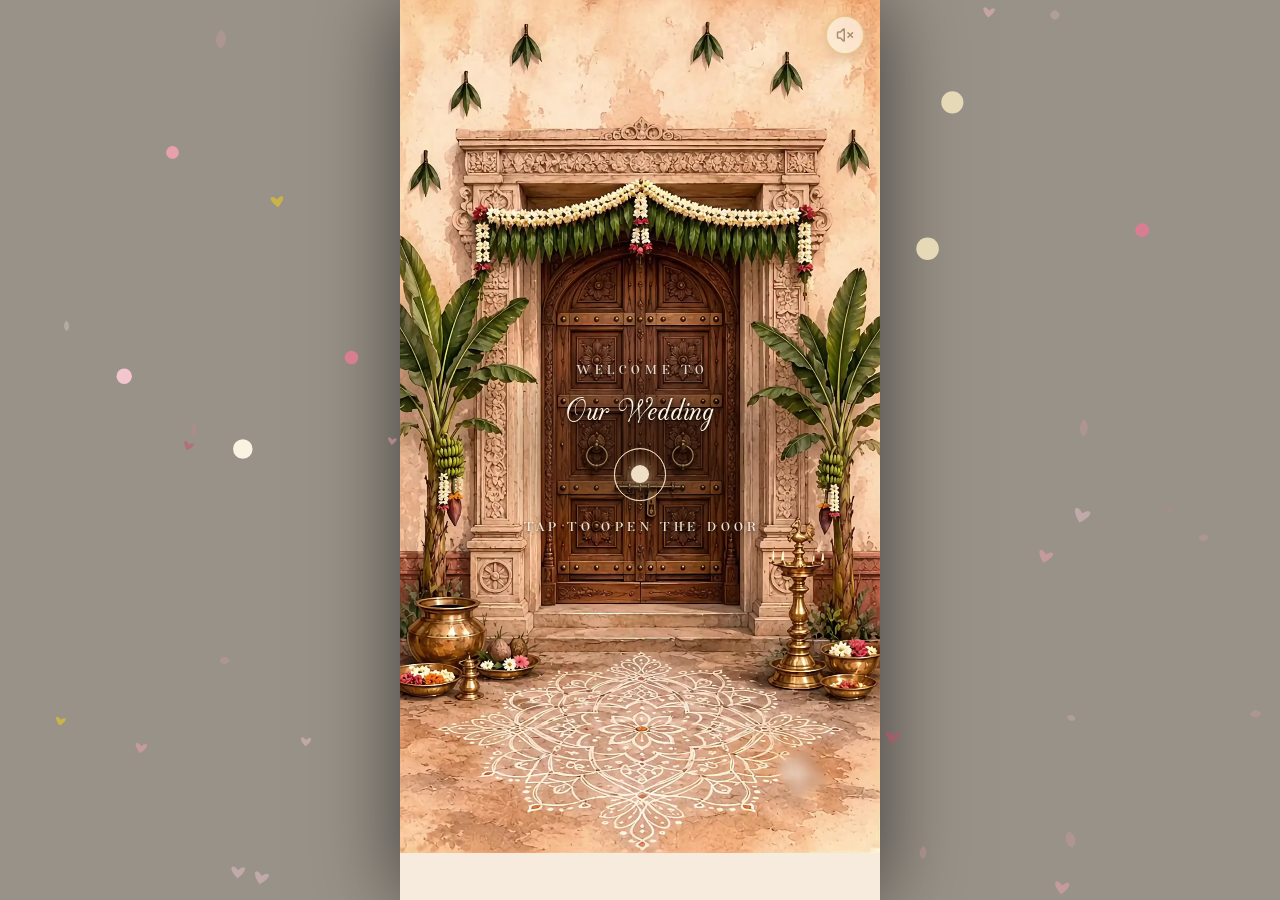
==== commit 83353996: "Fix React Router basename resolution and 404 fallback for GitHub Pages" ====
--- a/index.html
+++ b/index.html
@@ -7,7 +7,73 @@
   <title>Wedding Invitation | Vinay &amp; Isha</title>
   <meta name="description" content="Wedding Invitation of Vinay &amp; Isha on 16 February 2027">
 
-  <link rel="icon" type="image/x-icon" href="/favicon.ico">
+  <base href="./">
+  <link rel="icon" type="image/x-icon" href="./favicon.ico">
+
+  <script>
+    // =========================================================================
+    // 0. GITHUB PAGES & STATIC HOSTING PATH RESOLVER
+    // =========================================================================
+    (function() {
+      // Determine base URL path and router basename
+      var path = window.location.pathname;
+      if (path.endsWith('/index.html')) {
+        path = path.slice(0, -10);
+      }
+      var segs = path.split('/').filter(Boolean);
+      var routerBasename = '/';
+      if (segs.length === 1) {
+        routerBasename = '/' + segs[0];
+      } else if (window.location.hostname.endsWith('github.io') && segs.length > 0) {
+        routerBasename = '/' + segs[0];
+      }
+      window.ROUTER_BASENAME = routerBasename;
+      var basePath = (routerBasename !== '/' ? routerBasename : '') + '/';
+      window.APP_BASE_PATH = basePath;
+
+      // Intercept fetch for root-relative /assets/
+      var origFetch = window.fetch;
+      window.fetch = function(input, init) {
+        if (typeof input === 'string') {
+          if (input.startsWith('/assets/')) {
+            input = basePath + input.slice(1);
+          } else if (input.startsWith('/favicon.ico')) {
+            input = basePath + input.slice(1);
+          }
+        }
+        return origFetch.call(this, input, init);
+      };
+
+      // Intercept DOM element src setters (Image, Audio, Video, Script)
+      function patchElementSrc(proto) {
+        if (!proto) return;
+        var origDesc = Object.getOwnPropertyDescriptor(proto, 'src');
+        if (origDesc && origDesc.set) {
+          Object.defineProperty(proto, 'src', {
+            get: origDesc.get,
+            set: function(val) {
+              if (typeof val === 'string' && val.startsWith('/assets/')) {
+                val = basePath + val.slice(1);
+              }
+              return origDesc.set.call(this, val);
+            },
+            configurable: true
+          });
+        }
+      }
+      patchElementSrc(HTMLImageElement.prototype);
+      patchElementSrc(HTMLMediaElement.prototype);
+      patchElementSrc(HTMLScriptElement.prototype);
+    })();
+
+    // =========================================================================
+    // GOOGLE SHEETS / GOOGLE DRIVE INTEGRATION CONFIGURATION
+    // =========================================================================
+    // When you deploy your Google Apps Script Web App (see GOOGLE_SHEETS_SETUP.md),
+    // paste the Web App URL below between the quotes:
+    // e.g.: window.GOOGLE_SHEETS_API_URL = "https://script.google.com/macros/s/AKfycb.../exec";
+    window.GOOGLE_SHEETS_API_URL = "https://script.google.com/macros/s/AKfycby4iPvUYe5CytgLyuUYI_m4uGUYj6UtVrgEQMPV9yY7aV0ANpvTHMLc23SA4l3w5EZl/exec";
+  </script>
 
   <!-- Preconnect & Fonts -->
   <link rel="preconnect" href="https://fonts.googleapis.com">
@@ -16,9 +82,9 @@
   <link rel="stylesheet" href="https://fonts.googleapis.com/css2?family=Playfair+Display:wght@500;600;700&family=Rufina:wght@400;700&display=swap">
 
   <!-- Core Styles -->
-  <link rel="stylesheet" href="/assets/index-BnkS49by.css">
-  <link rel="stylesheet" href="/assets/CompatVideo-C4rgbSCZ.css">
-  <link rel="stylesheet" href="/assets/v1-DVDfQgyA.css">
+  <link rel="stylesheet" href="./assets/index-BnkS49by.css">
+  <link rel="stylesheet" href="./assets/CompatVideo-C4rgbSCZ.css">
+  <link rel="stylesheet" href="./assets/v1-DVDfQgyA.css">
 
   <style>
     /* Absolute cleanup of any watermark, CTA dock, or branding residuals */
@@ -114,18 +180,23 @@
     }
 
     // Ensure URL has draft=1 for compatibility with preview handlers
+    let curPath = window.location.pathname;
+    if (curPath.endsWith('/index.html')) {
+      curPath = curPath.slice(0, -10) || '/';
+      if (!curPath.endsWith('/')) curPath += '/';
+    }
     if (!window.location.search.includes('draft=1')) {
       const sep = window.location.search ? '&' : '?';
-      const newUrl = window.location.pathname + window.location.search + sep + 'draft=1' + window.location.hash;
+      const newUrl = curPath + window.location.search + sep + 'draft=1' + window.location.hash;
       window.history.replaceState(null, '', newUrl);
     }
   </script>
 
-  <script src="/gtag-init.js"></script>
-  <script src="/theme-init.js"></script>
+  <script src="./gtag-init.js"></script>
+  <script src="./theme-init.js"></script>
 </head>
 <body style="overflow: hidden;">
   <div id="root"></div>
-  <script type="module" crossorigin src="/assets/index-Dsnx8wPW.js"></script>
+  <script type="module" crossorigin src="./assets/index-Dsnx8wPW.js"></script>
 </body>
 </html>
--- a/assets/v1-DVDfQgyA.css
+++ b/assets/v1-DVDfQgyA.css
@@ -1,4 +1,4 @@
-._themeWrapper_l6edf_17{--radius:16px;--shadow-card:0 14px 34px #3c2a1229;--shadow-dark:0 16px 40px #00000080;--frame-width:480px;--frame-gutter:max(0px, (100cqw - var(--frame-width)) / 2);background:color-mix(in srgb, var(--tpl-color-paper) 62%, #000);width:100%;min-height:100%;color:var(--tpl-color-ink);font-family:var(--tpl-font-body);font-size:var(--tpl-size-body,1rem);position:relative;overflow-x:hidden}._wrap_l6edf_13{z-index:2;width:100%;max-width:var(--frame-width);background:var(--tpl-color-paper);margin-inline:auto;position:relative;box-shadow:0 0 80px #0009;container-type:inline-size}._themeWrapperLocked_l6edf_52,._wrapLocked_l6edf_60{height:100dvh!important;max-height:100dvh!important;overflow:hidden!important}._lockedSections_l6edf_68{display:none!important}._unlockedSections_l6edf_72{display:block}._section_l6edf_78{padding:clamp(3.2rem,10cqw,6rem) clamp(1rem,5cqw,2rem);scroll-margin-top:1rem;position:relative;overflow:hidden}._sectionInner_l6edf_85{z-index:2;width:min(1040px,100%);margin-inline:auto;position:relative}._toneIvory_l6edf_92{background:radial-gradient(120% 70% at 50% 0%, color-mix(in srgb, var(--tpl-color-accent) 10%, transparent), transparent 62%), linear-gradient(to bottom, var(--tpl-color-paper), var(--tpl-color-paperDeep));color:var(--tpl-color-ink)}._toneSepia_l6edf_99{color:#4a3316;background:radial-gradient(100% 60% at 50% 12%,#ffe8ba80,#0000 65%),linear-gradient(#f0dfc0,#d9be93 55%,#8b5a34 90%,#6b4020)}._toneEmber_l6edf_106{background:radial-gradient(90% 55% at 50% 6%, #c9a22738, transparent 65%), linear-gradient(to bottom, #2c1e0e, var(--tpl-color-ember) 60%, #17100a);color:var(--tpl-color-onDark)}._toneForest_l6edf_113{background:radial-gradient(90% 60% at 50% 10%, #c9a22729, transparent 66%), linear-gradient(to bottom, #1d2e20, var(--tpl-color-forest) 65%, #0e1811);color:var(--tpl-color-onDark)}._toneNight_l6edf_120{background:radial-gradient(80% 50% at 50% 88%, #ffaa4647, transparent 68%), linear-gradient(to bottom, #060b18, var(--tpl-color-night) 55%, #14100c);color:var(--tpl-color-onDark)}._toneEmber_l6edf_106 ._lead_l6edf_128,._toneForest_l6edf_113 ._lead_l6edf_128,._toneNight_l6edf_120 ._lead_l6edf_128,._toneEmber_l6edf_106 ._eyebrow_l6edf_131,._toneForest_l6edf_113 ._eyebrow_l6edf_131,._toneNight_l6edf_120 ._eyebrow_l6edf_131{color:color-mix(in srgb, var(--tpl-color-onDark) 74%, transparent)}._paperCard_l6edf_142 ._lead_l6edf_128,._paperCard_l6edf_142 ._eyebrow_l6edf_131,._familyCard_l6edf_144 ._lead_l6edf_128,._familyCard_l6edf_144 ._eyebrow_l6edf_131{color:var(--tpl-color-inkMuted)}._head_l6edf_151{text-align:center;margin-bottom:clamp(1.6rem,4cqw,2.6rem)}._arch_l6edf_156{width:min(300px,74%);height:54px;color:var(--tpl-color-accent);margin:0 auto .4rem;display:block}._ornament_l6edf_164{width:52px;color:var(--tpl-color-accent);margin:0 auto .3rem;display:block}._ornament_l6edf_164 svg{width:100%;height:auto;display:block}._eyebrow_l6edf_131{font-family:var(--tpl-font-heading);letter-spacing:.34em;text-transform:uppercase;color:var(--tpl-color-inkMuted);margin-bottom:.35rem;font-size:.82rem;display:block}._title_l6edf_187{font-family:var(--tpl-font-heading);font-size:var(--tpl-size-heading,clamp(1.6rem, 5cqw, 2.5rem));letter-spacing:.08em;text-transform:uppercase;color:var(--tpl-color-primary);margin:0;font-weight:500;line-height:1.1}._toneEmber_l6edf_106 ._title_l6edf_187,._toneForest_l6edf_113 ._title_l6edf_187,._toneNight_l6edf_120 ._title_l6edf_187,._toneEmber_l6edf_106 ._display_l6edf_201,._toneForest_l6edf_113 ._display_l6edf_201,._toneNight_l6edf_120 ._display_l6edf_201{color:var(--tpl-color-accent)}._toneSepia_l6edf_99 ._title_l6edf_187{letter-spacing:.01em;margin-top:.1rem;font-size:clamp(2.4rem,11cqw,3.5rem)}._toneSepia_l6edf_99 ._divider_l6edf_217{display:none}._display_l6edf_201{font-family:var(--tpl-font-footerDisplayFont,var(--tpl-font-display));font-size:var(--tpl-size-display,clamp(1.7rem, 7.5cqw, 2.6rem));color:var(--tpl-color-footerTitle,#8a6524);margin:0;font-weight:500;line-height:1.03}._script_l6edf_236{font-family:var(--tpl-font-footerDisplayFont,var(--tpl-font-display));color:var(--tpl-color-footerAccent,#c9a227);font-size:clamp(1.15rem,3.6cqw,1.6rem);font-style:italic;line-height:1.5}._stageDate_l6edf_247{margin:clamp(2.4rem,10cqw,4.4rem) 0 0}._lead_l6edf_128{max-width:44ch;color:var(--tpl-color-inkMuted);white-space:pre-line;margin:.7rem auto 0;line-height:1.7}._divider_l6edf_217{width:min(230px,62%);height:18px;color:var(--tpl-color-accent);margin:.9rem auto 0;display:block}._reveal_l6edf_267{opacity:0;transition:opacity .85s,transform .85s cubic-bezier(.22,1,.36,1);transform:translateY(30px)}._reveal_l6edf_267._in_l6edf_273{opacity:1;transform:none}._btn_l6edf_280,._btnGhost_l6edf_281{font:inherit;cursor:pointer;border:1px solid var(--tpl-color-footerTitle,var(--tpl-color-primary));border-radius:999px;justify-content:center;align-items:center;gap:.45rem;padding:.75rem 1.6rem;font-size:.92rem;text-decoration:none;transition:transform .2s,box-shadow .2s;display:inline-flex}._btn_l6edf_280{background:var(--tpl-color-footerTitle,var(--tpl-color-primary));color:#f7f1e2;box-shadow:0 8px 18px #2e4a3447}._btnGhost_l6edf_281{color:var(--tpl-color-footerTitle,var(--tpl-color-primary));background:0 0}._btn_l6edf_280:hover,._btnGhost_l6edf_281:hover{transform:translateY(-2px)}._btn_l6edf_280:focus-visible,._btnGhost_l6edf_281:focus-visible,._iconBtn_l6edf_314:focus-visible,._navBtn_l6edf_315:focus-visible{outline:2px solid var(--tpl-color-accent);outline-offset:3px}._toneEmber_l6edf_106 ._btn_l6edf_280,._toneForest_l6edf_113 ._btn_l6edf_280,._toneNight_l6edf_120 ._btn_l6edf_280{background:var(--tpl-color-accent);color:#2a1b08;border-color:var(--tpl-color-accent)}._toneEmber_l6edf_106 ._btnGhost_l6edf_281,._toneForest_l6edf_113 ._btnGhost_l6edf_281,._toneNight_l6edf_120 ._btnGhost_l6edf_281{color:var(--tpl-color-accent);border-color:color-mix(in srgb, var(--tpl-color-accent) 60%, transparent)}._gate_l6edf_338{place-items:center;min-height:100svh;padding:0;display:grid;position:relative;overflow:hidden}._gateGround_l6edf_347{background:radial-gradient(75% 45% at 50% 42%,#fffdf6,#0000 70%),radial-gradient(38% 30% at 14% 82%,#c9a22714,#0000 70%),radial-gradient(34% 26% at 88% 18%,#c9a2270f,#0000 70%),linear-gradient(#f6efe0 0%,#efe4ce 62%,#e2d2b4 100%);position:absolute;inset:0}._gateGlow_l6edf_358{z-index:1;background:radial-gradient(46% 36% at 50% 22%, color-mix(in srgb, var(--tpl-color-accent) 24%, transparent), transparent 72%);opacity:.7;transition:opacity 1.6s,transform 1.6s;position:absolute;inset:0;transform:scale(1)}._gateArch_l6edf_369{z-index:2;filter:drop-shadow(0 12px 26px #3c220829);width:min(760px,98cqw);height:auto;transition:transform 1.9s cubic-bezier(.22,1,.36,1),opacity 1.9s;position:absolute;top:clamp(-8px,-1.4cqw,2px);left:50%;transform:translate(-50%)}._gatePillarLeft_l6edf_381,._gatePillarRight_l6edf_382{z-index:3;filter:drop-shadow(4px 10px 16px #3c220824);width:clamp(46px,13cqw,96px);height:auto;position:absolute;top:clamp(48px,13cqw,96px)}._gatePillarLeft_l6edf_381{left:clamp(-6px,.5cqw,8px)}._gatePillarRight_l6edf_382{right:clamp(-6px,.5cqw,8px)}._gateDoorLeft_l6edf_395,._gateDoorRight_l6edf_396{z-index:4;pointer-events:none;will-change:transform;width:auto;height:clamp(480px,88vh,820px);position:absolute;top:clamp(32px,7cqw,78px)}._gateDoorLeft_l6edf_395{transform-origin:0;filter:drop-shadow(6px 8px 18px #28140452);right:50%}._gateDoorRight_l6edf_396{transform-origin:100%;filter:drop-shadow(-6px 8px 18px #28140452);left:50%}._gateCard_l6edf_420{z-index:5;text-align:center;align-content:center;justify-items:center;gap:.7rem;width:min(300px,46cqw);min-height:62vh;padding:clamp(1.2rem,4cqw,2rem) clamp(.7rem,3cqw,1.2rem);transition:transform 1.2s cubic-bezier(.22,1,.36,1);display:grid;position:relative}._gateTitleBlock_l6edf_435{opacity:0;justify-items:center;gap:.7rem;min-width:0;transition:opacity 1s .35s,transform 1s .35s;display:grid;transform:translateY(10px)}._gateOpened_l6edf_449 ._gateTitleBlock_l6edf_435{opacity:1;transform:translateY(0)}._gateDivider_l6edf_454{width:min(120px,34%);height:12px;color:var(--tpl-color-accent);opacity:.8;margin:.1rem auto}._gateEyebrow_l6edf_463{letter-spacing:.46em;color:var(--tpl-color-accent);margin-right:-.46em}._gateTitle_l6edf_435{letter-spacing:.03em;background:linear-gradient(180deg, #8a6a28 0%, #e4c266 32%, var(--tpl-color-accent) 52%, #9c6f1e 78%, #6b4a14 100%);color:#0000;-webkit-text-fill-color:transparent;filter:drop-shadow(0 3px 4px #4a320c38);-webkit-background-clip:text;background-clip:text}._gateLead_l6edf_481{font-family:var(--tpl-font-display);letter-spacing:.015em;font-size:clamp(.92rem,3.2cqw,1.1rem);font-style:italic}._gateSteps_l6edf_488{z-index:6;width:min(780px,100cqw);height:auto;position:absolute;bottom:0;left:50%;transform:translate(-50%)}._gateDiyaLeft_l6edf_498,._gateDiyaRight_l6edf_499{z-index:7;filter:drop-shadow(2px 8px 14px #3c220838);width:clamp(48px,13cqw,88px);height:auto;position:absolute;bottom:clamp(34px,8.5cqw,66px)}._gateDiyaLeft_l6edf_498{left:clamp(0px,3cqw,16px)}._gateDiyaRight_l6edf_499{right:clamp(0px,3cqw,16px)}._gateRangoli_l6edf_511{z-index:8;opacity:.92;width:min(340px,66cqw);height:auto;position:absolute;bottom:clamp(2px,1.2cqw,12px);left:50%;transform:translate(-50%)}._tapRing_l6edf_522{border:1.5px solid var(--tpl-color-accent);width:84px;height:84px;color:var(--tpl-color-primary);cursor:pointer;box-shadow:inset 0 0 0 1px color-mix(in srgb, var(--tpl-color-accent) 35%, transparent), 0 10px 26px #785a1e38;background:radial-gradient(circle at 50% 38%,#fffdf7,#f3e9ce 74%);border-radius:50%;place-items:center;transition:transform .25s,box-shadow .25s,opacity .5s;animation:2.6s ease-in-out infinite _tapPulse_l6edf_1;display:grid;position:relative}._tapRing_l6edf_522:before{content:"";z-index:-1;background:radial-gradient(circle, color-mix(in srgb, var(--tpl-color-accent) 30%, transparent), transparent 72%);opacity:.85;border-radius:50%;position:absolute;inset:-16px}._tapRing_l6edf_522:after{content:"";border:.75px solid color-mix(in srgb, var(--tpl-color-accent) 55%, transparent);border-radius:50%;position:absolute;inset:7px}._tapRing_l6edf_522:hover{transform:scale(1.06)}@keyframes _tapPulse_l6edf_1{0%,to{box-shadow:inset 0 0 0 1px color-mix(in srgb, var(--tpl-color-accent) 35%, transparent), 0 10px 26px #785a1e38, 0 0 0 0 #c9a22766}60%{box-shadow:inset 0 0 0 1px color-mix(in srgb, var(--tpl-color-accent) 35%, transparent), 0 10px 26px #785a1e38, 0 0 0 16px #c9a22700}}._tapLabel_l6edf_566{font-family:var(--tpl-font-heading);letter-spacing:.34em;text-transform:uppercase;color:var(--tpl-color-primary);text-shadow:0 1px #fffdf699;margin-right:-.34em;font-size:.8rem;font-weight:500;transition:opacity .5s,transform .5s;display:block}._gateOpened_l6edf_449 ._gateArch_l6edf_369{opacity:.92;transform:translate(-50%)scale(1.03)translateY(-6px)}._gateOpened_l6edf_449 ._gateGlow_l6edf_358{opacity:1;transform:scale(1.08)}._gateOpened_l6edf_449 ._gatePillarLeft_l6edf_381{transform:translate(-3px)}._gateOpened_l6edf_449 ._gatePillarRight_l6edf_382{transform:translate(3px)}._gateOpened_l6edf_449 ._gateCard_l6edf_420{transform:translateY(-4px)}._gateOpened_l6edf_449 ._tapRing_l6edf_522,._gateOpened_l6edf_449 ._tapLabel_l6edf_566{opacity:0;pointer-events:none;transform:scale(.82)}@media (width<=480px){._gateCard_l6edf_420{gap:.55rem;width:min(320px,80cqw);min-height:50vh;padding:.8rem .6rem}._gateDoorLeft_l6edf_395,._gateDoorRight_l6edf_396{height:clamp(440px,80vh,700px);top:clamp(26px,6cqw,60px)}._gatePillarLeft_l6edf_381,._gatePillarRight_l6edf_382{width:clamp(38px,11cqw,74px)}._gateDiyaLeft_l6edf_498,._gateDiyaRight_l6edf_499{width:clamp(40px,12cqw,66px);bottom:clamp(30px,8cqw,54px)}._gateRangoli_l6edf_511{width:min(240px,76cqw)}}@media (height<=560px) and (orientation:landscape){._gateCard_l6edf_420{gap:.45rem;min-height:44vh;padding:.6rem}._gateArch_l6edf_369{opacity:.75;width:min(520px,84cqw)}._gatePillarLeft_l6edf_381,._gatePillarRight_l6edf_382{width:clamp(32px,9cqw,58px);top:clamp(30px,9cqw,60px)}._gateDoorLeft_l6edf_395,._gateDoorRight_l6edf_396{height:78vh;top:clamp(20px,5cqw,40px)}}._gateAmbientGlow_l6edf_673{z-index:1;background:radial-gradient(50% 40% at 50% 28%, color-mix(in srgb, var(--tpl-color-accent) 55%, transparent), transparent 72%);opacity:.15;pointer-events:none;animation:4.5s ease-in-out infinite _gateAmbientBreathe_l6edf_1;position:absolute;inset:0}@keyframes _gateAmbientBreathe_l6edf_1{0%,to{opacity:.15;transform:scale(1)}50%{opacity:.3;transform:scale(1.03)}}._gateRevealLight_l6edf_691{z-index:3;background:radial-gradient(circle, #fff8e0e6, color-mix(in srgb, var(--tpl-color-accent) 45%, transparent) 46%, transparent 74%);opacity:0;pointer-events:none;border-radius:50%;position:absolute;inset:-18%;transform:scale(.5)}._gateGanesha_l6edf_702{z-index:5;opacity:0;filter:drop-shadow(0 6px 14px #3c220833);pointer-events:none;width:clamp(78px,21cqw,132px);height:auto;animation:4s ease-in-out 1.8s infinite _gateGaneshaGlow_l6edf_1;position:absolute;top:clamp(56px,14cqw,100px);left:50%;transform:translate(-50%)}@keyframes _gateGaneshaGlow_l6edf_1{0%,to{filter:drop-shadow(0 6px 14px #3c220833)drop-shadow(0 0 #e6b45000)}50%{filter:drop-shadow(0 6px 14px #3c220833)drop-shadow(0 0 16px #e6b45073)}}._gateBride_l6edf_721,._gateGroom_l6edf_722{z-index:6;opacity:0;filter:drop-shadow(2px 10px 16px #3c220838);pointer-events:none;width:clamp(130px,38cqw,220px);height:auto;position:absolute;bottom:clamp(58px,15cqw,118px)}._gateBride_l6edf_721{left:clamp(2px,3cqw,18px)}._gateGroom_l6edf_722{right:clamp(2px,3cqw,18px)}._gateGarlandBride_l6edf_740,._gateGarlandGroom_l6edf_741{z-index:7;opacity:0;pointer-events:none;width:clamp(52px,14cqw,92px);height:clamp(52px,14cqw,92px);position:absolute;bottom:clamp(120px,30cqw,236px)}._gateGarlandBride_l6edf_740{left:clamp(60px,24cqw,135px)}._gateGarlandGroom_l6edf_741{right:clamp(60px,24cqw,135px)}._gateDiyaLeft_l6edf_498,._gateDiyaRight_l6edf_499{transform-origin:bottom}._gateDiyaLeft_l6edf_498{animation:1.8s ease-in-out infinite _gateDiyaFlicker_l6edf_1}._gateDiyaRight_l6edf_499{animation:2s ease-in-out .35s infinite _gateDiyaFlicker_l6edf_1}@keyframes _gateDiyaFlicker_l6edf_1{0%,to{opacity:.85;transform:scale(1)}50%{opacity:1;transform:scale(1.03)}}._tapHidden_l6edf_774{opacity:0;pointer-events:none}@media (width<=480px){._gateGanesha_l6edf_702{width:clamp(66px,20cqw,110px);top:clamp(46px,12cqw,82px)}._gateBride_l6edf_721,._gateGroom_l6edf_722{width:clamp(110px,33cqw,180px);bottom:clamp(50px,13cqw,92px)}._gateGarlandBride_l6edf_740,._gateGarlandGroom_l6edf_741{bottom:clamp(100px,24cqw,164px)}}@media (height<=560px) and (orientation:landscape){._gateGanesha_l6edf_702{width:clamp(56px,15cqw,86px);top:clamp(14px,4cqw,30px)}._gateBride_l6edf_721,._gateGroom_l6edf_722{width:clamp(94px,25cqw,140px);bottom:clamp(40px,11cqw,74px)}}._welcomeArch_l6edf_813{z-index:0;opacity:.94;filter:drop-shadow(0 10px 20px #3c220824);width:min(420px,72cqw);height:auto;animation:6s ease-in-out infinite _welcomeFloat_l6edf_1;position:absolute;top:clamp(-4px,-.5cqw,4px);left:50%;transform:translate(-50%)}@keyframes _welcomeFloat_l6edf_1{0%,to{transform:translate(-50%)translateY(0)}50%{transform:translate(-50%)translateY(-6px)}}._welcomePillarLeft_l6edf_832,._welcomePillarRight_l6edf_833{object-fit:cover;object-position:center top;z-index:0;opacity:.85;filter:drop-shadow(3px 8px 12px #3c22081f);width:clamp(28px,6cqw,44px);height:clamp(560px,96vh,940px);position:absolute;top:clamp(-4px,-.5cqw,6px)}._welcomePillarLeft_l6edf_832{left:0}._welcomePillarRight_l6edf_833{right:0}._welcomeCard_l6edf_849{z-index:1;text-align:center;justify-items:center;gap:.5rem;max-width:min(320px,80cqw);margin-inline:auto;padding-top:clamp(8.5rem,26cqw,10.5rem);padding-bottom:clamp(6.5rem,20cqw,8.5rem);display:grid;position:relative}._welcomeHeading_l6edf_862{font-family:var(--tpl-font-display);color:var(--tpl-color-primary);margin:0;font-size:clamp(2.3rem,8.5cqw,3.6rem);font-style:italic;line-height:1.05}._welcomeKicker_l6edf_871{font-family:var(--tpl-font-heading);letter-spacing:.42em;text-transform:uppercase;color:var(--tpl-color-inkMuted);font-size:.76rem;display:block}._welcomeDivider_l6edf_880{width:min(130px,36%);height:13px;color:var(--tpl-color-accent);opacity:.85;margin:.4rem auto .2rem}._medallionGlow_l6edf_889{place-items:center;margin:.3rem 0;display:grid;position:relative}._medallionGlow_l6edf_889:before{content:"";z-index:-1;background:radial-gradient(circle, color-mix(in srgb, var(--tpl-color-accent) 26%, transparent), transparent 72%);opacity:.85;border-radius:50%;position:absolute;inset:-16%}._medallion_l6edf_889{filter:drop-shadow(0 10px 22px #78602838);width:min(210px,50cqw);height:auto}._dearLabel_l6edf_912{font-family:var(--tpl-font-heading);letter-spacing:.34em;text-transform:uppercase;color:var(--tpl-color-inkMuted);font-size:.8rem}._guestName_l6edf_920{font-family:var(--tpl-font-display);color:var(--tpl-color-primary);overflow-wrap:break-word;max-width:14ch;font-size:clamp(2rem,7cqw,3.2rem);font-style:italic;line-height:1.1}._welcomeMessage_l6edf_933{font-family:var(--tpl-font-display);max-width:30ch;font-size:clamp(.92rem,3cqw,1.02rem);font-style:italic;line-height:1.85}._welcomeBtn_l6edf_942{letter-spacing:.04em;box-shadow:0 10px 22px #2e4a343d, inset 0 0 0 1px color-mix(in srgb, var(--tpl-color-accent) 45%, transparent);margin-top:.5rem;padding:.8rem 1.9rem}._welcomeBtn_l6edf_942:hover{transform:translateY(-2px)scale(1.03)}._welcomeDiyaLeft_l6edf_955,._welcomeDiyaRight_l6edf_956{z-index:0;filter:drop-shadow(2px 6px 10px #3c22082e);width:clamp(68px,16cqw,116px);height:auto;animation:3.4s ease-in-out infinite _welcomeGlow_l6edf_1;position:absolute;bottom:clamp(2px,1.2cqw,14px)}._welcomeDiyaLeft_l6edf_955{left:clamp(-6px,.5cqw,8px)}._welcomeDiyaRight_l6edf_956{animation-delay:-1.7s;right:clamp(-6px,.5cqw,8px)}@keyframes _welcomeGlow_l6edf_1{0%,to{filter:drop-shadow(2px 6px 10px #3c22082e)brightness()}50%{filter:drop-shadow(2px 8px 14px #e99e2252)brightness(1.08)}}._welcomeRangoli_l6edf_974{z-index:0;opacity:.85;width:min(300px,72cqw);height:auto;position:absolute;bottom:-.3rem;left:50%;transform:translate(-50%)}._welcomeArch_l6edf_813,._welcomePillarLeft_l6edf_832,._welcomePillarRight_l6edf_833,._welcomeRangoli_l6edf_974,._welcomeDiyaLeft_l6edf_955,._welcomeDiyaRight_l6edf_956,._welcomeCard_l6edf_849>*{opacity:0}._in_l6edf_273 ._welcomeArch_l6edf_813{opacity:.94;animation:1.15s cubic-bezier(.22,1,.36,1) 50ms backwards _welcomeArchDrop_l6edf_1}._in_l6edf_273 ._welcomePillarLeft_l6edf_832{opacity:.85;animation:1.05s cubic-bezier(.22,1,.36,1) .12s backwards _welcomePillarInLeft_l6edf_1}._in_l6edf_273 ._welcomePillarRight_l6edf_833{opacity:.85;animation:1.05s cubic-bezier(.22,1,.36,1) .12s backwards _welcomePillarInRight_l6edf_1}._in_l6edf_273 ._welcomeDiyaLeft_l6edf_955,._in_l6edf_273 ._welcomeDiyaRight_l6edf_956{opacity:1;animation:.9s ease-out .75s backwards _welcomeFadeIn_l6edf_1,3.4s ease-in-out .75s infinite _welcomeGlow_l6edf_1}._in_l6edf_273 ._welcomeRangoli_l6edf_974{opacity:.85;animation:1.3s cubic-bezier(.22,1,.36,1) .6s backwards _welcomeRangoliBloom_l6edf_1}._in_l6edf_273 ._welcomeCard_l6edf_849>*{opacity:1;animation:.85s cubic-bezier(.22,1,.36,1) backwards _welcomeLineUp_l6edf_1}._in_l6edf_273 ._welcomeCard_l6edf_849>:first-child{animation-delay:.42s}._in_l6edf_273 ._welcomeCard_l6edf_849>:nth-child(2){animation-delay:.52s}._in_l6edf_273 ._welcomeCard_l6edf_849>:nth-child(3){animation-delay:.6s}._in_l6edf_273 ._welcomeCard_l6edf_849>:nth-child(4){animation-delay:.68s}._in_l6edf_273 ._welcomeCard_l6edf_849>:nth-child(5){animation-delay:.86s}._in_l6edf_273 ._welcomeCard_l6edf_849>:nth-child(6){animation-delay:.94s}._in_l6edf_273 ._welcomeCard_l6edf_849>:nth-child(7){animation-delay:1.04s}._in_l6edf_273 ._welcomeCard_l6edf_849>:nth-child(8){animation-delay:1.14s}._in_l6edf_273 ._welcomeCard_l6edf_849>:nth-child(9){animation-delay:1.26s}._in_l6edf_273 ._welcomeCard_l6edf_849>._medallionGlow_l6edf_889{animation:1.1s cubic-bezier(.34,1.4,.5,1) .68s backwards _welcomeSealPress_l6edf_1}._in_l6edf_273 ._medallionGlow_l6edf_889:before{animation:5.5s ease-in-out 2s infinite _welcomeHaloBreathe_l6edf_1}._medallionGlow_l6edf_889:after{content:"";z-index:1;pointer-events:none;opacity:0;background:linear-gradient(114deg, transparent 38%, color-mix(in srgb, var(--tpl-color-accent) 55%, transparent) 50%, transparent 62%);border-radius:50%;position:absolute;inset:-8%}._in_l6edf_273 ._medallionGlow_l6edf_889:after{animation:1.5s ease-out 1.75s _welcomeSheen_l6edf_1}._in_l6edf_273 ._welcomeCard_l6edf_849>._welcomeBtn_l6edf_942{animation:.85s cubic-bezier(.22,1,.36,1) 1.26s backwards _welcomeLineUp_l6edf_1,3.4s ease-in-out 2.4s infinite _welcomeBtnBreathe_l6edf_1}@keyframes _welcomeFadeIn_l6edf_1{0%{opacity:0}to{opacity:1}}@keyframes _welcomeArchDrop_l6edf_1{0%{opacity:0;transform:translate(-50%)translateY(-26px)scale(.97)}to{opacity:.94;transform:translate(-50%)translateY(0)scale(1)}}@keyframes _welcomePillarInLeft_l6edf_1{0%{opacity:0;transform:translate(-24px)}to{opacity:.85;transform:none}}@keyframes _welcomePillarInRight_l6edf_1{0%{opacity:0;transform:translate(24px)}to{opacity:.85;transform:none}}@keyframes _welcomeRangoliBloom_l6edf_1{0%{opacity:0;transform:translate(-50%)scale(.82)rotate(-7deg)}to{opacity:.85;transform:translate(-50%)scale(1)rotate(0)}}@keyframes _welcomeLineUp_l6edf_1{0%{opacity:0;transform:translateY(16px)}to{opacity:1;transform:none}}@keyframes _welcomeSealPress_l6edf_1{0%{opacity:0;transform:scale(.7)rotate(-9deg)}to{opacity:1;transform:scale(1)rotate(0)}}@keyframes _welcomeHaloBreathe_l6edf_1{0%,to{opacity:.7;transform:scale(1)}50%{opacity:1;transform:scale(1.07)}}@keyframes _welcomeSheen_l6edf_1{0%{opacity:0;transform:translate(-58%)}22%{opacity:.9}to{opacity:0;transform:translate(58%)}}@keyframes _welcomeBtnBreathe_l6edf_1{0%,to{box-shadow:0 10px 22px #2e4a343d, inset 0 0 0 1px color-mix(in srgb, var(--tpl-color-accent) 45%, transparent)}50%{box-shadow:0 12px 26px #2e4a344d, inset 0 0 0 1px color-mix(in srgb, var(--tpl-color-accent) 80%, transparent), 0 0 18px color-mix(in srgb, var(--tpl-color-accent) 30%, transparent)}}._sectionToran_l6edf_1153{z-index:1;opacity:.6;width:100%;height:clamp(40px,9cqw,66px);position:absolute;top:0;left:0}._hasToran_l6edf_1163{padding-top:clamp(4.6rem,14cqw,7rem)}._bleed_l6edf_1169{padding:0}@media (width<=480px){._welcomeCard_l6edf_849{gap:.4rem}._medallion_l6edf_889{width:min(168px,46cqw)}._welcomeMessage_l6edf_933{max-width:26ch}._welcomeDiyaLeft_l6edf_955,._welcomeDiyaRight_l6edf_956{width:clamp(56px,15cqw,84px)}._welcomeRangoli_l6edf_974{width:min(240px,68cqw)}}._stage_l6edf_247{aspect-ratio:864/1821;width:100%;margin:0;position:relative}._stageBg_l6edf_1210{width:100%;height:100%;display:block}._stageHead_l6edf_1218{z-index:2;text-align:center;position:absolute;top:3%;left:8%;right:8%}._stagePhoto_l6edf_1227{z-index:1;object-fit:cover;border-radius:50% 50% 0 0/30% 30% 0 0;width:52%;height:22%;position:absolute;inset:44% 24% 34%}._stagePlaque_l6edf_1240{z-index:2;flex-direction:column;justify-content:center;display:flex;position:absolute;inset:68% 21% 24%}._countdownBarLabel_l6edf_1252{text-align:center;font-family:var(--tpl-font-heading);letter-spacing:.14em;text-transform:uppercase;color:var(--tpl-color-accent);margin-bottom:.3rem;font-size:clamp(.44rem,2.4cqw,.6rem);display:block}._countRow_l6edf_1266{align-items:stretch;gap:.12rem;display:flex}._countUnit_l6edf_1272{text-align:center;background:linear-gradient(#23150a,#150c05);border:1px solid #c9a22759;border-radius:5px;flex:1 1 0;min-width:0;padding:.22rem .05rem;animation:1s step-end infinite _countUnitTick_l6edf_1;position:relative;overflow:hidden}._countUnit_l6edf_1272:nth-of-type(2){animation-delay:60ms}._countUnit_l6edf_1272:nth-of-type(3){animation-delay:.12s}._countUnit_l6edf_1272:nth-of-type(4){animation-delay:.18s}@keyframes _countUnitTick_l6edf_1{0%{border-color:#c9a227b8;box-shadow:inset 0 0 8px #c9a22738}35%,to{box-shadow:none;border-color:#c9a22759}}._countSep_l6edf_1299{flex-direction:column;flex:none;justify-content:center;align-items:center;gap:.24em;width:clamp(6px,2cqw,10px);display:flex}._countSepDot_l6edf_1309{aspect-ratio:1;background:var(--tpl-color-accent);border-radius:50%;width:clamp(2px,.8cqw,3px);animation:1s ease-in-out infinite _countSepPulse_l6edf_1}._countSepDot_l6edf_1309:last-child{animation-delay:.5s}@keyframes _countSepPulse_l6edf_1{0%,to{opacity:.32;transform:scale(.86)}50%{opacity:1;transform:scale(1.18)}}._countUnit_l6edf_1272:after{content:"";background:#00000073;height:1px;position:absolute;top:50%;left:0;right:0;box-shadow:0 1px #ffffff0f}._countNum_l6edf_1340{font-family:var(--tpl-font-display);color:#f4e3b4;perspective:280px;font-size:clamp(.85rem,4.2cqw,1.2rem);line-height:1;display:block;overflow:hidden}._countLabel_l6edf_1354{letter-spacing:.05em;text-transform:uppercase;color:#f4e3b499;margin-top:.12rem;font-size:clamp(.34rem,1.6cqw,.42rem);display:block}._scratchCardWrap_l6edf_1366{z-index:3;position:absolute;inset:79% 9% 1.5%}._scratchCard_l6edf_1366{border:2px solid color-mix(in srgb, var(--tpl-color-accent) 60%, transparent);width:100%;height:100%;min-height:128px;box-shadow:var(--shadow-dark);color:#f6e7c4;background:linear-gradient(160deg,#7e2333,#5a1523);border-radius:14px;position:relative}._scratchCard_l6edf_1366:before{content:"";z-index:4;border:1px solid color-mix(in srgb, var(--tpl-color-accent) 55%, transparent);pointer-events:none;border-radius:9px;position:absolute;inset:6px}._scratchCorner_l6edf_1399{width:26px;height:26px;color:var(--tpl-color-accent);opacity:.85;pointer-events:none;position:absolute}._scratchCornerTL_l6edf_1408{top:8px;left:8px}._scratchCornerTR_l6edf_1409{top:8px;right:8px;transform:scaleX(-1)}._scratchCornerBL_l6edf_1410{bottom:8px;left:8px;transform:scaleY(-1)}._scratchCornerBR_l6edf_1411{bottom:8px;right:8px;transform:scale(-1)}._scratchCoin_l6edf_1413{filter:drop-shadow(0 6px 12px #00000059);width:clamp(52px,13cqw,68px);height:auto;position:absolute;bottom:-8px;right:-8px}._scratchLotus_l6edf_1422{opacity:.95;filter:drop-shadow(0 6px 10px #0003);width:clamp(56px,14cqw,84px);height:auto;position:absolute;bottom:-22px}._scratchLotusLeft_l6edf_1431{left:-10px}._scratchLotusRight_l6edf_1432{right:-10px}._stageHead_l6edf_1218>*,._stagePhoto_l6edf_1227,._stagePlaque_l6edf_1240,._scratchCardWrap_l6edf_1366{opacity:0}._in_l6edf_273 ._stageHead_l6edf_1218>*{opacity:1;animation:.9s cubic-bezier(.22,1,.36,1) backwards _stageLineUp_l6edf_1}._in_l6edf_273 ._stageHead_l6edf_1218>:first-child{animation-delay:.1s}._in_l6edf_273 ._stageHead_l6edf_1218>:nth-child(2){animation-delay:.2s}._in_l6edf_273 ._stageHead_l6edf_1218>:nth-child(3){animation-delay:.3s}._in_l6edf_273 ._stageHead_l6edf_1218>:nth-child(4){animation-delay:.4s}._in_l6edf_273 ._stagePhoto_l6edf_1227{opacity:1;animation:1.15s cubic-bezier(.22,1,.36,1) .42s backwards _stagePhotoHang_l6edf_1}._in_l6edf_273 ._stagePlaque_l6edf_1240{opacity:1;animation:.95s cubic-bezier(.22,1,.36,1) .72s backwards _stagePlaqueUp_l6edf_1}._in_l6edf_273 ._scratchCardWrap_l6edf_1366{opacity:1;animation:.95s cubic-bezier(.22,1,.36,1) .92s backwards _stagePlaqueUp_l6edf_1}._stagePlaque_l6edf_1240:after{content:"";z-index:3;pointer-events:none;opacity:0;background:linear-gradient(100deg,#0000 40%,#ffe29666 50%,#0000 60%);border-radius:6px;position:absolute;inset:0}._in_l6edf_273 ._stagePlaque_l6edf_1240:after{animation:1.4s ease-out 1.5s _stageSheen_l6edf_1}._in_l6edf_273 ._scratchLotusLeft_l6edf_1431{animation:6.5s ease-in-out 1.6s infinite _stageLotusSwayLeft_l6edf_1}._in_l6edf_273 ._scratchLotusRight_l6edf_1432{animation:7.4s ease-in-out 1.9s infinite _stageLotusSwayRight_l6edf_1}._in_l6edf_273 ._scratchCorner_l6edf_1399{animation:4.6s ease-in-out infinite _stageCornerGlow_l6edf_1}._in_l6edf_273 ._scratchCornerTR_l6edf_1409{animation-delay:.4s}._in_l6edf_273 ._scratchCornerBL_l6edf_1410{animation-delay:.8s}._in_l6edf_273 ._scratchCornerBR_l6edf_1411{animation-delay:1.2s}@keyframes _stageLineUp_l6edf_1{0%{opacity:0;transform:translateY(14px)}to{opacity:1;transform:none}}@keyframes _stagePhotoHang_l6edf_1{0%{opacity:0;transform:translateY(-16px)scale(.94)}to{opacity:1;transform:none}}@keyframes _stagePlaqueUp_l6edf_1{0%{opacity:0;transform:translateY(18px)scale(.96)}to{opacity:1;transform:none}}@keyframes _stageSheen_l6edf_1{0%{opacity:0;transform:translateY(-40%)}25%{opacity:1}to{opacity:0;transform:translateY(40%)}}@keyframes _stageLotusSwayLeft_l6edf_1{0%,to{transform:translateY(0)rotate(0)}50%{transform:translateY(-5px)rotate(-3.5deg)}}@keyframes _stageLotusSwayRight_l6edf_1{0%,to{transform:translateY(0)rotate(0)}50%{transform:translateY(-6px)rotate(3.5deg)}}@keyframes _stageCornerGlow_l6edf_1{0%,to{opacity:.6}50%{opacity:1}}._scratchLead_l6edf_1551{letter-spacing:.1em;opacity:.85;font-size:.72rem}._scratchNames_l6edf_1557{font-family:var(--tpl-font-display);color:#f0ce72;font-size:clamp(1.25rem,5cqw,1.7rem);font-style:italic;line-height:1.15}._scratchSub_l6edf_1565{font-family:var(--tpl-font-heading);letter-spacing:.18em;text-transform:uppercase;font-size:.68rem}._familyCard_l6edf_144{background:radial-gradient(circle at 16% 10%, color-mix(in srgb, var(--tpl-color-accent) 7%, transparent), transparent 42%), radial-gradient(circle at 84% 88%, color-mix(in srgb, var(--tpl-color-accent) 7%, transparent), transparent 42%), #fffaedb8;-webkit-backdrop-filter:blur(3px);backdrop-filter:blur(3px);border:1.5px solid color-mix(in srgb, var(--tpl-color-accent) 55%, transparent);text-align:center;box-sizing:border-box;border-radius:50% 50% 16px 16px/22% 22% 16px 16px;flex:1 1 0;grid-template-rows:16px 42px minmax(0,1fr) 18px 38px 72px 38px;justify-items:center;gap:.25rem;min-width:0;max-width:220px;height:390px;padding:1rem .65rem .5rem;display:grid;position:relative;box-shadow:0 7px 18px #4b301424}._familyCard_l6edf_144:before{content:"";border:1px solid color-mix(in srgb, var(--tpl-color-accent) 32%, transparent);pointer-events:none;border-radius:50% 50% 12px 12px/20% 20% 12px 12px;position:absolute;inset:5px}._familyCardBride_l6edf_1697{--card-accent:var(--tpl-color-primary)}._familyCardGroom_l6edf_1701{--card-accent:var(--tpl-color-secondary)}._familyOrnament_l6edf_1710{width:42px;height:16px;color:var(--card-accent,var(--tpl-color-accent));opacity:.85;justify-content:center;align-items:center;font-size:.7rem;display:flex}._familyTitle_l6edf_1734{width:100%;height:42px;font-family:var(--tpl-font-display);text-align:center;color:var(--card-accent,var(--tpl-color-primary));justify-content:center;align-items:center;margin:0;font-size:clamp(.9rem,3.5cqw,1.15rem);line-height:1.15;display:flex}._familyPhotoFrame_l6edf_1769{border:1px solid color-mix(in srgb, var(--tpl-color-accent) 40%, transparent);box-sizing:border-box;background:linear-gradient(160deg,#fbf4e3,#ead9af);border-radius:12px;width:100%;height:100%;min-height:0;padding:4px;position:relative;overflow:hidden}._familyPhoto_l6edf_1769{object-fit:cover;background:#e9dfc7;border-radius:8px;width:100%;height:100%;display:block}._familyPhotoRail_l6edf_1827{scroll-snap-type:x mandatory;scrollbar-width:none;overscroll-behavior-x:contain;-webkit-overflow-scrolling:touch;border-radius:8px;width:100%;height:100%;display:flex;overflow:auto hidden}._familyPhotoRail_l6edf_1827::-webkit-scrollbar{display:none}._familyPhotoSlide_l6edf_1853{scroll-snap-align:center;border-radius:0;flex:0 0 100%;width:100%}._familyPhotoDots_l6edf_1864{pointer-events:none;justify-content:center;gap:4px;display:flex;position:absolute;bottom:8px;left:0;right:0}._familyPhotoDot_l6edf_1864{background:#fff8e88c;border-radius:50%;width:5px;height:5px;transition:transform .3s,background .3s;box-shadow:0 1px 3px #00000080}._familyPhotoDotOn_l6edf_1895{background:var(--tpl-color-accent);transform:scale(1.45)}._photoPlaceholder_l6edf_1906{color:color-mix(in srgb, var(--tpl-color-accent) 70%, transparent);justify-content:center;align-items:center;font-size:1.8rem;display:flex}._familyRoleDivider_l6edf_1927{width:68px;height:18px;color:var(--tpl-color-accent);opacity:.8;justify-content:center;align-items:center;margin:0;font-size:.55rem;display:flex}._familyRole_l6edf_1927{width:100%;height:38px;font-family:var(--tpl-font-heading);letter-spacing:.25em;text-transform:uppercase;text-align:center;color:var(--tpl-color-accent);justify-content:center;align-items:center;font-size:.6rem;line-height:1.45;display:flex}._familyParents_l6edf_1977{white-space:pre-line;width:100%;height:72px;color:var(--tpl-color-ink);text-align:center;box-sizing:border-box;justify-content:center;align-items:center;margin:0;font-size:.82rem;line-height:1.55;display:flex}._familyBadge_l6edf_2006{z-index:5;color:#f7f1e2;box-sizing:border-box;border:2px solid #fffdf6;border-radius:50%;align-self:center;place-items:center;width:38px;height:38px;margin:0;display:grid;position:relative;box-shadow:0 3px 8px #3c2a124d}._badgeBride_l6edf_2036{background:var(--tpl-color-primary)}._badgeGroom_l6edf_2041{background:var(--tpl-color-secondary)}._familyCorner_l6edf_2050{width:18px;height:18px;color:var(--card-accent,var(--tpl-color-accent));opacity:.55;pointer-events:none;z-index:3;position:absolute}._familyCornerTL_l6edf_2070{top:9px;left:9px}._familyCornerTR_l6edf_2076{top:9px;right:9px;transform:scaleX(-1)}._familyStage_l6edf_1580{isolation:isolate;width:100%;position:relative;overflow:hidden}._familyStageBg_l6edf_2103{z-index:0;object-fit:cover;object-position:top center;pointer-events:none;-webkit-user-select:none;user-select:none;width:100%;height:100%;position:absolute;inset:0}._familyStageContent_l6edf_2127{z-index:1;padding:clamp(4.6rem,20cqw,6.5rem) 0 1.5rem;position:relative}._familyHead_l6edf_2140{text-align:center;box-sizing:border-box;width:100%;padding:0 8%}._familyLead_l6edf_2153{margin:0 auto;font-size:clamp(.72rem,3cqw,.86rem);line-height:1.45}._familyRail_l6edf_2174{scroll-snap-type:x mandatory;scrollbar-width:none;overscroll-behavior-x:contain;-webkit-overflow-scrolling:touch;background:0 0;padding:clamp(1.5rem,5cqw,2rem) 0 .6rem;display:flex;overflow-x:auto}._familyRail_l6edf_2174::-webkit-scrollbar{display:none}._familyPage_l6edf_2205{scroll-snap-align:start;box-sizing:border-box;flex:0 0 100%;justify-content:center;align-items:stretch;gap:clamp(.65rem,3cqw,1rem);width:100%;min-width:0;padding:0 clamp(1rem,5cqw,1.5rem);display:flex}._familySwipeHint_l6edf_2243{text-align:center;width:fit-content;max-width:calc(100% - 2rem);font-family:var(--tpl-font-heading);letter-spacing:.14em;text-transform:uppercase;color:var(--tpl-color-inkMuted);white-space:nowrap;background:#fffdf6e0;border-radius:999px;margin:.6rem auto 0;padding:.4em .9em;font-size:.6rem;display:block;box-shadow:0 2px 8px #3c2a122e}._dots_l6edf_2293{z-index:3;justify-content:center;align-items:center;gap:.55rem;margin-top:.55rem;padding-bottom:2rem;display:flex;position:relative}._dot_l6edf_2293{background:color-mix(in srgb, var(--tpl-color-accent) 40%, transparent);cursor:pointer;border:0;border-radius:50%;width:8px;height:8px;padding:0;transition:transform .25s,background .25s}@media (width<=480px){._familyStageContent_l6edf_2127{padding-top:3.3rem}._familyHead_l6edf_2140{padding-left:7%;padding-right:7%}._familyRail_l6edf_2174{padding-top:1.6rem}._familyPage_l6edf_2205{gap:.65rem;padding-left:.75rem;padding-right:.75rem}._familyCard_l6edf_144{grid-template-rows:16px 42px minmax(0,1fr) 18px 38px 72px 38px;max-width:none;height:385px;padding:.9rem .55rem .45rem}._familyTitle_l6edf_1734{font-size:.9rem}._familyRole_l6edf_1927{letter-spacing:.22em;font-size:.55rem}._familyParents_l6edf_1977{font-size:.76rem;line-height:1.5}._familyBadge_l6edf_2006{width:36px;height:36px}._familySwipeHint_l6edf_2243{letter-spacing:.11em;font-size:.55rem}}@media (width<=360px){._familyPage_l6edf_2205{gap:.45rem;padding-left:.55rem;padding-right:.55rem}._familyCard_l6edf_144{height:365px;padding-left:.45rem;padding-right:.45rem}._familyTitle_l6edf_1734{font-size:.82rem}._familyRole_l6edf_1927{letter-spacing:.18em;font-size:.5rem}._familyParents_l6edf_1977{font-size:.7rem}}._memoriesStage_l6edf_2472{width:100%;position:relative;overflow:hidden}._memoriesStageBg_l6edf_2478{z-index:0;object-fit:cover;object-position:top;width:100%;height:100%;position:absolute;inset:0}._memoriesStageContent_l6edf_2488{z-index:1;padding:clamp(3.4rem,15cqw,4.6rem) 0 2.2rem;position:relative}._memoriesHead_l6edf_2494{text-align:center;padding:0 8%}._memoriesHeartDivider_l6edf_2499{width:min(220px,60%);color:var(--tpl-color-accent);justify-content:center;align-items:center;gap:.6rem;margin:.7rem auto;display:flex}._memoriesHeartLine_l6edf_2509{opacity:.5;background:currentColor;flex:auto;height:1px}._memoriesFanStage_l6edf_2524{perspective:1000px;touch-action:pan-y;cursor:grab;width:100%;height:clamp(300px,82cqw,380px);margin:.6rem 0;position:relative}._memoriesFanStage_l6edf_2524:active{cursor:grabbing}._memoriesFanProxy_l6edf_2545{z-index:0;pointer-events:none;position:absolute;inset:0}._memoryCard_l6edf_2554{aspect-ratio:3/4;border:2px solid var(--tpl-color-accent);width:clamp(170px,46cqw,220px);box-shadow:var(--shadow-card);pointer-events:none;backface-visibility:hidden;transform-style:preserve-3d;background:#e9dfc7;border-radius:14px;transition:border-color .35s,box-shadow .35s;position:absolute;top:50%;left:50%;overflow:hidden}._memoryCardActive_l6edf_2574{box-shadow:var(--shadow-card), 0 0 10px #ff9f208c, 0 0 34px #ff8b0059;border-color:#ffd682f2}._memoryImg_l6edf_2582{object-fit:cover;width:100%;height:100%;display:block}._memoryEmpty_l6edf_2592{color:#ffffffd9;background:linear-gradient(155deg, var(--tpl-color-primary), var(--tpl-color-accent));place-items:center;width:100%;height:100%;font-size:2rem;display:grid}._memoryCard_l6edf_2554:nth-of-type(3n+2) ._memoryEmpty_l6edf_2592{background:linear-gradient(155deg, var(--tpl-color-secondary), var(--tpl-color-accent))}._memoryCard_l6edf_2554:nth-of-type(3n+3) ._memoryEmpty_l6edf_2592{background:linear-gradient(155deg, var(--tpl-color-accent), var(--tpl-color-primary))}._memoriesSwipeRow_l6edf_2610{flex-direction:column;align-items:center;gap:.3rem;margin-top:1.4rem;display:flex}._memoriesStepBtn_l6edf_2620{width:30px;height:30px;color:inherit;cursor:pointer;-webkit-tap-highlight-color:transparent;background:0 0;border:0;border-radius:50%;place-items:center;padding:0;transition:background .25s,transform .25s;display:grid}._memoriesStepBtn_l6edf_2620:hover,._memoriesStepBtn_l6edf_2620:focus-visible{background:color-mix(in srgb, var(--tpl-color-accent) 18%, transparent);outline:none}._memoriesStepBtn_l6edf_2620:active{transform:scale(.9)}._swipeHint_l6edf_2645{text-align:center;font-family:var(--tpl-font-heading);letter-spacing:.24em;text-transform:uppercase;color:var(--tpl-color-inkMuted);margin-top:1.3rem;font-size:.72rem;display:block}._memoriesSwipeRow_l6edf_2610 ._swipeHint_l6edf_2645{letter-spacing:.18em;font-size:.58rem}._memoriesSwipeIcons_l6edf_2664{align-items:center;gap:.5rem;display:flex}._memoriesSwipeArrow_l6edf_2670{color:var(--tpl-color-primary);opacity:.55}._memoriesHandIcon_l6edf_2675{color:var(--tpl-color-primary);animation:1.6s ease-in-out infinite _memoriesHandBounce_l6edf_1}@keyframes _memoriesHandBounce_l6edf_1{0%,to{transform:translateY(0)}50%{transform:translateY(5px)}}._memoriesCtaBtn_l6edf_2687{border:1.5px solid var(--tpl-color-accent);background:var(--tpl-color-secondary);color:#fff6e9;width:fit-content;font:inherit;letter-spacing:.03em;cursor:pointer;border-radius:14px;justify-content:center;align-items:center;gap:.5rem;margin:1.3rem auto 0;padding:.8rem 1.8rem;font-size:.92rem;transition:transform .2s,box-shadow .2s;display:flex;position:relative;box-shadow:0 10px 24px #3c141447}._memoriesCtaBtn_l6edf_2687:hover{transform:translateY(-2px)}._memoriesCtaBtn_l6edf_2687:focus-visible{outline:2px solid var(--tpl-color-accent);outline-offset:3px}._memoriesCtaCorner_l6edf_2717{width:14px;height:14px;color:var(--tpl-color-accent);opacity:.8;pointer-events:none;position:absolute}._memoriesCtaCornerTL_l6edf_2726{top:4px;left:8px}._memoriesCtaCornerTR_l6edf_2727{top:4px;right:8px;transform:scaleX(-1)}._memoriesFooterQuote_l6edf_2729{text-align:center;max-width:34ch;font-family:var(--tpl-font-display);color:var(--tpl-color-ink);white-space:pre-line;margin:2.4rem auto 0;padding:0 6%;font-size:clamp(.85rem,3cqw,.98rem);font-style:italic;font-weight:700;line-height:1.6}._eventsStage_l6edf_2753{width:100%;position:relative;overflow:hidden}._eventsStageBg_l6edf_2763{width:100%;height:auto;display:block}._eventsStageContent_l6edf_2769{z-index:1;flex-direction:column;display:flex;position:absolute;inset:0}._eventsHead_l6edf_2777{text-align:center;padding:clamp(2.8rem,12cqw,3.8rem) 8% 0}._eventsHead_l6edf_2777>*{opacity:0}._in_l6edf_273 ._eventsHead_l6edf_2777>*{opacity:1;animation:.85s cubic-bezier(.22,1,.36,1) backwards _stageLineUp_l6edf_1}._in_l6edf_273 ._eventsHead_l6edf_2777>:first-child{animation-delay:80ms}._in_l6edf_273 ._eventsHead_l6edf_2777>:nth-child(2){animation-delay:.18s}._in_l6edf_273 ._eventsHead_l6edf_2777>:nth-child(3){animation-delay:.26s}._in_l6edf_273 ._eventsHead_l6edf_2777>:nth-child(4){animation-delay:.34s}._in_l6edf_273 ._eventsHead_l6edf_2777>:nth-child(5){animation-delay:.42s}._in_l6edf_273 ._eventsHead_l6edf_2777>:nth-child(6){animation-delay:.5s}._in_l6edf_273 ._eventsHead_l6edf_2777>._eventsOrnament_l6edf_2804{animation:.85s cubic-bezier(.22,1,.36,1) 80ms backwards _stageLineUp_l6edf_1,5s ease-in-out 1s infinite _eventsOrnamentBreathe_l6edf_1}._eventsArrow_l6edf_2811{opacity:0}._in_l6edf_273 ._eventsArrow_l6edf_2811{opacity:1;animation:.7s cubic-bezier(.22,1,.36,1) .7s backwards _eventsArrowIn_l6edf_1}@keyframes _eventsOrnamentBreathe_l6edf_1{0%,to{opacity:1}50%{opacity:.62}}@keyframes _eventsArrowIn_l6edf_1{0%{opacity:0;transform:translateY(-50%)scale(.7)}to{opacity:1;transform:translateY(-50%)scale(1)}}._eventsOrnament_l6edf_2804{color:var(--tpl-color-accent);margin:0 auto .3rem;display:block}._eventsSubRow_l6edf_2836{justify-content:center;align-items:center;gap:.5rem;margin-top:.1rem;display:flex}._eventsSubFlourish_l6edf_2844{background:var(--tpl-color-accent);opacity:.6;width:26px;height:1px}._eventsDivider_l6edf_2851{width:min(180px,50%);height:15px;color:var(--tpl-color-accent);opacity:.85;margin:.6rem auto 0;display:block}._eventsCardsStage_l6edf_2758{perspective:1200px;touch-action:pan-y;cursor:grab;flex:auto;width:100%;min-height:0;position:relative}._eventsCardsStage_l6edf_2758:active{cursor:grabbing}._eventsArrow_l6edf_2811{z-index:140;border:1px solid color-mix(in srgb, var(--tpl-color-accent) 62%, transparent);width:clamp(34px,9cqw,42px);height:clamp(34px,9cqw,42px);color:var(--tpl-color-accent);cursor:pointer;-webkit-tap-highlight-color:transparent;background:linear-gradient(160deg,#3c220ceb,#1c0f05f0);border-radius:50%;place-items:center;padding:0;transition:transform .3s,background .3s,box-shadow .3s;display:grid;position:absolute;top:50%;transform:translateY(-50%);box-shadow:0 6px 18px #00000073}._eventsArrow_l6edf_2811:hover,._eventsArrow_l6edf_2811:focus-visible{box-shadow:0 8px 22px #00000080, 0 0 16px color-mix(in srgb, var(--tpl-color-accent) 40%, transparent);background:linear-gradient(160deg,#603a14f2,#301a08f5);outline:none}._eventsArrow_l6edf_2811:active{transform:translateY(-50%)scale(.92)}._eventsArrowPrev_l6edf_2917{left:clamp(4px,2cqw,12px)}._eventsArrowNext_l6edf_2918{right:clamp(4px,2cqw,12px)}._eventBackName_l6edf_2926{font-family:var(--tpl-font-display);color:var(--card-accent,currentColor);text-shadow:0 1px 3px #00000073;font-size:clamp(1.05rem,5cqw,1.3rem);line-height:1.2;display:block}._eventBackDivider_l6edf_2935{width:46px;height:8px;color:var(--card-accent,var(--tpl-color-accent));margin:.4rem auto .55rem;display:block}._eventBackNote_l6edf_2943{color:#f6e9d2;margin:0;font-size:.84rem;line-height:1.6}._eventActions_l6edf_2950{gap:.45rem;width:100%;margin-top:.85rem;display:grid}._eventAction_l6edf_2950{border:1px solid color-mix(in srgb, var(--card-accent,#fff) 70%, transparent);background:color-mix(in srgb, var(--card-accent,#fff) 15%, transparent);color:#fff6e4;font:inherit;letter-spacing:.04em;cursor:pointer;border-radius:999px;justify-content:center;align-items:center;gap:.45rem;padding:.55rem .9rem;font-size:.8rem;text-decoration:none;transition:background .25s,transform .25s,box-shadow .25s;display:inline-flex}._eventAction_l6edf_2950:hover,._eventAction_l6edf_2950:focus-visible{background:color-mix(in srgb, var(--card-accent,#fff) 30%, transparent);outline:none;transform:translateY(-1px);box-shadow:0 6px 16px #00000059}._eventAction_l6edf_2950:active{transform:translateY(0)scale(.98)}._eventsProxy_l6edf_2993{z-index:0;pointer-events:none;position:absolute;inset:0}._eventCard_l6edf_2572{border:1px solid color-mix(in srgb, var(--card-accent,#fff) 55%, transparent);width:min(260px,70cqw);box-shadow:var(--shadow-dark);text-align:center;color:#fff4dc;backface-visibility:hidden;transform-style:preserve-3d;border-radius:22px;justify-items:center;gap:.35rem;padding:.9rem .9rem 1rem;transition:border-color .35s,box-shadow .35s;display:grid;position:absolute;top:50%;left:50%}._eventCard_l6edf_2572:not(._eventCardActive_l6edf_2572){cursor:pointer}._catEngagement_l6edf_3034{--card-accent:#c79fe0;background:radial-gradient(120% 65% at 26% -8%,#ffffff38,#0000 60%),linear-gradient(165deg,#5b2e72,#200e29)}._catHaldi_l6edf_3040{--card-accent:#4fc3d9;background:radial-gradient(120% 65% at 26% -8%,#ffffff38,#0000 60%),linear-gradient(165deg,#0f6b87,#051f28)}._catMehendi_l6edf_3046{--card-accent:#9ccb7a;background:radial-gradient(120% 65% at 26% -8%,#fff3,#0000 60%),linear-gradient(165deg,#2f5c24,#0e1f0a)}._catSangeet_l6edf_3052{--card-accent:#e8b36e;background:radial-gradient(120% 65% at 26% -8%,#ffffff38,#0000 60%),linear-gradient(165deg,#7a4a12,#2c1805)}._catWedding_l6edf_3058{--card-accent:#f5b85c;background:radial-gradient(120% 65% at 26% -8%,#ffffff3d,#0000 60%),linear-gradient(165deg,#a8590f,#351706)}._catReception_l6edf_3064{--card-accent:#e88585;background:radial-gradient(120% 65% at 26% -8%,#fff3,#0000 60%),linear-gradient(165deg,#7a1e1e,#2a0a0a)}._catOther_l6edf_3070{--card-accent:#c9bfa8;background:radial-gradient(120% 65% at 26% -8%,#ffffff2e,#0000 60%),linear-gradient(165deg,#3e362a,#16120c)}._eventCardActive_l6edf_2572{border-color:#ffc86ef2;animation:3.2s ease-in-out infinite _eventCardBreathe_l6edf_1}@keyframes _eventCardBreathe_l6edf_1{0%,to{box-shadow:0 0 10px #ff9f20cc,0 0 30px #ff8b0073,inset 0 0 30px #ffaa2814}50%{box-shadow:0 0 16px #ffb450f2,0 0 42px #ff961499,inset 0 0 34px #ffb43c24}}@media (prefers-reduced-motion:reduce){._eventCardActive_l6edf_2572{animation:none;box-shadow:0 0 10px #ff9f20cc,0 0 30px #ff8b0073,inset 0 0 30px #ffaa2814}}._eventIconBadge_l6edf_3118{width:42px;height:42px;color:var(--tpl-color-accent);filter:drop-shadow(0 1px 4px #00000059);place-items:center;margin:0 auto;display:grid}._eventName_l6edf_3128{font-family:var(--tpl-font-display);letter-spacing:.03em;text-transform:uppercase;color:inherit;text-shadow:0 1px 3px #0006, 0 0 18px color-mix(in srgb, var(--card-accent,transparent) 45%, transparent);font-size:clamp(.98rem,3.6cqw,1.2rem);font-weight:600}._eventCardDivider_l6edf_3142{width:50px;height:8px;color:var(--card-accent,var(--tpl-color-accent));opacity:.8;display:block}._eventCardImageFrame_l6edf_3152{width:100%}._eventCardImage_l6edf_3152{aspect-ratio:5/4;object-fit:cover;border-radius:12px;width:100%;display:block;box-shadow:0 6px 16px #00000059}._eventMeta_l6edf_3165{opacity:.95;gap:.3rem;font-size:.78rem;display:grid}._metaRow_l6edf_3177{letter-spacing:.01em;justify-content:flex-start;align-items:flex-start;gap:.45rem;display:flex}._metaIcon_l6edf_3187{width:20px;height:20px;color:var(--tpl-color-accent);flex:none;place-items:center;display:grid}._metaText_l6edf_3196{text-align:left;padding-top:.1rem}._dots_l6edf_2293{justify-content:center;gap:.4rem;margin-top:.4rem;display:flex}._eventsStageContent_l6edf_2769 ._dots_l6edf_2293{background:#140c048c;border-radius:999px;width:fit-content;margin-inline:auto;padding:.3rem .55rem}._dot_l6edf_2293{border:1px solid var(--tpl-color-accent);cursor:pointer;filter:drop-shadow(0 0 1.5px #000000e6);background:0 0;border-radius:50%;width:8px;height:8px;padding:0;transition:background-color .3s,transform .3s}._dotOn_l6edf_2336{background:var(--tpl-color-accent);transform:scale(1.25)}._eventsSwipeRow_l6edf_3240{flex-direction:column;align-items:center;gap:.3rem;margin-top:1rem;display:flex}._eventsSwipeIcon_l6edf_3248{color:var(--tpl-color-accent);opacity:.85;animation:1.6s ease-in-out infinite _eventsSwipeBounce_l6edf_1}@keyframes _eventsSwipeBounce_l6edf_1{0%,to{transform:translateY(0)}50%{transform:translateY(6px)}}._venueStage_l6edf_3263{width:100%;position:relative}._venueStageBg_l6edf_3272{width:100%;height:auto;display:block}._venueFrameCorner_l6edf_3278{z-index:2;width:26px;height:26px;color:var(--tpl-color-accent);opacity:.85;pointer-events:none;position:absolute}._venueFrameCornerTL_l6edf_3288{top:3%;left:3%}._venueFrameCornerTR_l6edf_3289{top:3%;right:3%;transform:scaleX(-1)}._venueFrameCornerBL_l6edf_3290{bottom:3%;left:3%;transform:scaleY(-1)}._venueFrameCornerBR_l6edf_3291{bottom:3%;right:3%;transform:scale(-1)}._venueHead_l6edf_3293{z-index:1;text-align:center;padding:clamp(1.4rem,6cqw,2rem) 12% 0;position:absolute;top:0;left:0;right:0}._venueOrnament_l6edf_3303{color:var(--tpl-color-accent);margin:0 auto .2rem;display:block}._venueHeadTitle_l6edf_3314{letter-spacing:.02em;text-shadow:0 2px 6px #0009;font-size:clamp(1.15rem,6cqw,1.6rem)}._venueHeadLead_l6edf_3320{text-shadow:0 1px 4px #0009;margin-top:.3rem;font-size:clamp(.72rem,3.2cqw,.85rem)}._venueDivider_l6edf_3326{width:min(160px,46%);height:13px;color:var(--tpl-color-accent);opacity:.85;margin:.5rem auto 0;display:block}._mapSpot_l6edf_3337{border:1px solid color-mix(in srgb, var(--tpl-color-accent) 65%, transparent);color:var(--tpl-color-onDark);font:inherit;text-align:start;cursor:pointer;-webkit-backdrop-filter:blur(3px);backdrop-filter:blur(3px);background:#0c160fe0;border-radius:9px;grid-auto-flow:column;align-items:center;gap:.45rem;max-width:46cqw;padding:.4rem .65rem;font-size:.68rem;transition:transform .25s,box-shadow .25s;display:grid;position:absolute;transform:translate(-50%,-50%);box-shadow:0 0 10px #c9a22740,0 2px 8px #0006}._mapSpot_l6edf_3337:hover,._mapSpotOn_l6edf_3360{box-shadow:0 0 0 2px color-mix(in srgb, var(--tpl-color-accent) 55%, transparent), 0 0 16px #c9a22766;transform:translate(-50%,-50%)scale(1.06)}._mapSpot_l6edf_3337{opacity:0}._in_l6edf_273 ._mapSpot_l6edf_3337{opacity:1;animation:_mapSpotDrop_l6edf_1 .7s cubic-bezier(.34, 1.4, .5, 1) var(--spot-delay,.3s) backwards}._mapSpotOn_l6edf_3360:after{content:"";z-index:-1;border:1px solid var(--tpl-color-accent);pointer-events:none;border-radius:12px;animation:2.1s ease-out infinite _mapSpotRing_l6edf_1;position:absolute;inset:-4px}._mapSpotOn_l6edf_3360 ._mapSpotIcon_l6edf_3391{animation:1.9s ease-in-out infinite _mapSpotIconBeat_l6edf_1}@keyframes _mapSpotDrop_l6edf_1{0%{opacity:0;transform:translate(-50%,calc(-50% - 14px))scale(.86)}to{opacity:1;transform:translate(-50%,-50%)scale(1)}}@keyframes _mapSpotRing_l6edf_1{0%{opacity:.8;transform:scale(1)}to{opacity:0;transform:scale(1.35)}}@keyframes _mapSpotIconBeat_l6edf_1{0%,to{box-shadow:0 0 0 0 color-mix(in srgb, var(--tpl-color-accent) 45%, transparent)}50%{box-shadow:0 0 12px 2px color-mix(in srgb, var(--tpl-color-accent) 45%, transparent)}}._mapSpotIcon_l6edf_3391{border:1px solid color-mix(in srgb, var(--tpl-color-accent) 60%, transparent);background:#ffffff14;border-radius:50%;flex:none;place-items:center;width:30px;height:30px;font-size:1.15rem;line-height:1;display:grid}._mapSpotLabel_l6edf_3423{font-family:var(--tpl-font-heading);letter-spacing:.12em;text-transform:uppercase;color:var(--tpl-color-accent);font-size:.68rem;display:block}._mapSpotDetail_l6edf_3432{opacity:.8;font-size:.65rem;display:block}._venueCta_l6edf_3441{z-index:5;border:1.5px solid var(--tpl-color-accent);text-align:center;width:min(260px,74%);color:var(--tpl-color-onDark);background:#0c160feb;border-radius:14px;justify-items:center;gap:.25rem;padding:.7rem .9rem .8rem;text-decoration:none;transition:transform .2s,box-shadow .2s;display:grid;position:absolute;bottom:5%;left:50%;transform:translate(-50%);box-shadow:0 0 10px #c9a22759,0 0 26px #c9a22733,0 10px 24px #00000073}._venueCta_l6edf_3441:hover{transform:translate(-50%)translateY(-2px)}._venueCta_l6edf_3441:focus-visible{outline:2px solid var(--tpl-color-accent);outline-offset:3px}._venueCtaTitle_l6edf_3471{font-family:var(--tpl-font-heading);letter-spacing:.08em;text-transform:uppercase;color:var(--tpl-color-accent);align-items:center;gap:.4rem;font-size:1.05rem;display:inline-flex}._venueCtaSub_l6edf_3482{color:var(--tpl-color-onDark);opacity:.9;font-size:.78rem}._venueCtaHeart_l6edf_3488{color:var(--tpl-color-accent);opacity:.85}._venueCtaCorner_l6edf_3493{width:16px;height:16px;color:var(--tpl-color-accent);opacity:.75;pointer-events:none;position:absolute}._venueCtaCornerTL_l6edf_3502{top:5px;left:8px}._venueCtaCornerTR_l6edf_3503{top:5px;right:8px;transform:scaleX(-1)}._rsvpStage_l6edf_3516{background:var(--tpl-color-paper);width:auto;margin:calc(-1*clamp(3.2rem,10cqw,6rem)) calc(-1*clamp(1rem,5cqw,2rem)) 0;position:relative;overflow:hidden}._rsvpStageBg_l6edf_3524{width:100%;height:auto;display:block}._rsvpStageContent_l6edf_3530{z-index:1;position:absolute;inset:0}._rsvpHead_l6edf_3543{text-align:center;padding:clamp(5.5rem,32cqw,8rem) 8% 0}._rsvpMainTitle_l6edf_3548{font-family:var(--tpl-font-heading);letter-spacing:.06em;text-transform:uppercase;color:var(--tpl-color-primary);margin:0;font-size:clamp(2.2rem,10cqw,3.2rem);font-weight:500}._rsvpHeadDivider_l6edf_3558{width:min(200px,55%);color:var(--tpl-color-accent);justify-content:center;align-items:center;gap:.6rem;margin:.6rem auto;display:flex}._rsvpHeadDividerLine_l6edf_3568{opacity:.6;background:currentColor;flex:auto;height:1px}._rsvpMainNote_l6edf_3575{color:var(--tpl-color-inkMuted);white-space:pre-line;font-size:.92rem;line-height:1.6}._rsvpGrid_l6edf_3586{grid-template-columns:1fr;gap:1rem;padding:1.6rem 6% 3rem;display:grid}._paperCard_l6edf_142{border-radius:var(--radius);border:1px solid color-mix(in srgb, var(--tpl-color-accent) 45%, transparent);box-shadow:var(--shadow-card);color:var(--tpl-color-ink);background:linear-gradient(170deg,#fffdf6,#f1e6ce);padding:clamp(1.1rem,4cqw,1.7rem)}._paperTitle_l6edf_3602{font-family:var(--tpl-font-heading);letter-spacing:.14em;text-transform:uppercase;text-align:center;color:var(--tpl-color-primary);font-size:clamp(1.3rem,5cqw,1.9rem)}._field_l6edf_3611{align-items:flex-start;gap:.7rem;margin-top:.9rem;display:flex}._fieldIconBadge_l6edf_3620{border:1px solid color-mix(in srgb, var(--tpl-color-accent) 55%, transparent);width:38px;height:38px;color:var(--tpl-color-primary);border-radius:50%;flex:none;place-items:center;margin-top:1.4rem;display:grid}._fieldBody_l6edf_3611{flex:auto;gap:.3rem;min-width:0;display:grid}._fieldLabel_l6edf_3639{font-family:var(--tpl-font-heading);letter-spacing:.1em;color:var(--tpl-color-primary);font-size:.78rem}._inputWrap_l6edf_3647{display:block;position:relative}._inputLotus_l6edf_3652{width:22px;height:auto;color:var(--tpl-color-accent);opacity:.55;pointer-events:none;position:absolute;top:50%;right:.7rem;transform:translateY(-50%)}._input_l6edf_3647{border:1px solid color-mix(in srgb, var(--tpl-color-accent) 45%, transparent);width:100%;color:var(--tpl-color-ink);font:inherit;background:#ffffffb3;border-radius:10px;padding:.7rem 2.2rem .7rem .85rem}._input_l6edf_3647:focus-visible{outline:2px solid var(--tpl-color-primary);outline-offset:1px}._choiceRow_l6edf_3679{grid-template-columns:1fr 1fr;gap:.5rem;display:grid}._choice_l6edf_3679{border:1px solid color-mix(in srgb, var(--tpl-color-primary) 40%, transparent);color:var(--tpl-color-ink);font:inherit;cursor:pointer;background:0 0;border-radius:10px;justify-content:center;align-items:center;gap:.5rem;padding:.65rem .6rem;font-size:.86rem;display:inline-flex}._choiceOn_l6edf_3700{background:var(--tpl-color-primary);border-color:var(--tpl-color-primary);color:#f7f1e2}._choiceIcon_l6edf_3707{border:1.5px solid;border-radius:50%;flex:none;place-items:center;width:20px;height:20px;display:grid}._choiceOn_l6edf_3700 ._choiceIcon_l6edf_3707{color:var(--tpl-color-primary);background:#f7f1e2;border-color:#0000}._toggleGrid_l6edf_3723{grid-template-columns:1fr 1fr;gap:.5rem;margin-top:.5rem;display:grid}._toggle_l6edf_3723{border:1px solid color-mix(in srgb, var(--tpl-color-accent) 40%, transparent);color:var(--tpl-color-ink);font:inherit;cursor:pointer;text-align:start;background:#ffffff8c;border-radius:10px;align-items:center;gap:.5rem;padding:.6rem .7rem;font-size:.8rem;display:flex}._toggleIcon_l6edf_3745{color:var(--tpl-color-primary);flex:none;place-items:center;display:grid}._toggleOn_l6edf_3752 ._toggleIcon_l6edf_3745{color:#f7f1e2}._toggleLabel_l6edf_3756{flex:auto;min-width:0}._toggleOn_l6edf_3752{background:var(--tpl-color-primary);border-color:var(--tpl-color-primary);color:#f7f1e2}._toggleTrack_l6edf_3767{background:#0000002e;border-radius:999px;flex:none;width:34px;height:19px;transition:background .25s;position:relative}._toggleOn_l6edf_3752 ._toggleTrack_l6edf_3767{background:#ffffff59}._toggleKnob_l6edf_3781{background:#fff;border-radius:50%;width:15px;height:15px;transition:transform .25s;position:absolute;top:2px;left:2px}._toggleOn_l6edf_3752 ._toggleKnob_l6edf_3781{background:var(--tpl-color-accent);transform:translate(15px)}._whatsappBtn_l6edf_3797{background:var(--tpl-color-primary);color:#f7f1e2;width:100%;font:inherit;letter-spacing:.08em;text-transform:uppercase;cursor:pointer;border:0;border-radius:999px;justify-content:center;align-items:center;gap:.5rem;margin-top:1.1rem;padding:.8rem 1rem;font-size:.82rem;text-decoration:none;display:inline-flex}._whatsappBtn_l6edf_3797:disabled{opacity:.55;cursor:not-allowed}._formError_l6edf_3822{color:#a32b2b;margin-top:.3rem;font-size:.8rem}._formOk_l6edf_3828{color:#33501f;text-align:center;background:#6b8e3d2e;border-radius:10px;margin-top:.9rem;padding:.6rem .8rem;font-size:.86rem}._demoNote_l6edf_3838{text-align:center;color:var(--tpl-color-inkMuted);margin-top:.9rem;font-size:.84rem}._closing_l6edf_3847{text-align:center;justify-items:center;gap:.8rem;display:grid}._complimentsOf_l6edf_3860{max-width:100%;font-family:var(--tpl-font-footerHeadingFont,var(--tpl-font-heading));letter-spacing:.08em;color:var(--tpl-color-footerMuted,var(--tpl-color-inkMuted));overflow-wrap:break-word;margin:0 0 -.3rem;font-size:clamp(.72rem,2.3cqw,.88rem);line-height:1.6}._complimentsOf_l6edf_3860 p{margin:0 0 .5em}._complimentsOf_l6edf_3860 p:last-child{margin-bottom:0}._complimentsOf_l6edf_3860 b,._complimentsOf_l6edf_3860 strong{font-weight:700}._complimentsOf_l6edf_3860 i,._complimentsOf_l6edf_3860 em{font-style:italic}._complimentsOf_l6edf_3860 u{text-decoration:underline}._complimentsOf_l6edf_3860 h3,._complimentsOf_l6edf_3860 h4{font-family:var(--tpl-font-footerDisplayFont,var(--tpl-font-display)), "Cormorant Garamond", cursive;margin:0 0 .3em;font-weight:400}._closingDate_l6edf_3900{font-family:var(--tpl-font-footerHeadingFont,var(--tpl-font-heading));letter-spacing:.2em;text-transform:uppercase;color:var(--tpl-color-footerMuted,var(--tpl-color-inkMuted));margin:-.4rem 0 0;font-size:clamp(.8rem,2.6cqw,1rem)}._contacts_l6edf_3909{flex-wrap:wrap;justify-content:center;gap:.7rem;margin-top:1rem;display:flex}._contactBtn_l6edf_3917{color:#fff;background:#25d366;border-radius:999px;align-items:center;gap:.45rem;padding:.6rem 1.1rem;font-size:.86rem;text-decoration:none;display:inline-flex}._calendarRow_l6edf_3929{flex-wrap:wrap;justify-content:center;gap:.5rem;margin-top:1.1rem;display:flex}._reminderNote_l6edf_3937{color:var(--tpl-color-footerMuted,var(--tpl-color-inkMuted));margin-top:.5rem;font-size:.76rem;display:block}._brandCard_l6edf_3953{justify-items:center;gap:1rem;margin-top:1.6rem;margin-bottom:-2rem;padding:0;font-family:system-ui,-apple-system,sans-serif;display:grid}._brandFrame_l6edf_3963{width:min(300px,80%);height:auto;display:block}._brandLogo_l6edf_3969{width:min(250px,66%);height:auto}._brandTagline_l6edf_3974{letter-spacing:.08em;text-transform:uppercase;color:#3d2f17;margin:0;font-size:.68rem}._brandWhatsapp_l6edf_3982{color:#fff;background:#5c2340;border-radius:999px;align-items:center;gap:.5rem;margin-top:.3rem;padding:.6rem 1.4rem;font-size:.86rem;font-weight:600;text-decoration:none;display:inline-flex}._brandContacts_l6edf_3996{flex-wrap:wrap;justify-content:center;align-items:center;gap:.6rem;margin-top:.25rem;display:flex}._brandContactItem_l6edf_4005{color:#2a2010;align-items:center;gap:.4rem;font-size:.76rem;text-decoration:none;display:inline-flex}._brandContactIcon_l6edf_4014{color:#c9a227;border:1px solid #c9a227;border-radius:50%;justify-content:center;align-items:center;width:24px;height:24px;display:inline-flex}._brandContactSep_l6edf_4025{opacity:.4;background:#c9a227;width:1px;height:14px}._bottomNav_l6edf_4036{bottom:0;left:var(--frame-gutter);right:var(--frame-gutter);z-index:18;padding:.45rem .3rem calc(.45rem + env(safe-area-inset-bottom,0px));border-top:1px solid color-mix(in srgb, var(--tpl-color-accent) 40%, transparent);background:linear-gradient(#1d2e20,#16241a);grid-template-columns:repeat(5,1fr);display:grid;position:absolute}._bottomNavFixed_l6edf_4049{position:fixed}._navBtn_l6edf_315{color:#f2e7ce9e;font:inherit;letter-spacing:.06em;cursor:pointer;background:0 0;border:0;justify-items:center;gap:.15rem;padding:.35rem .2rem;font-size:.62rem;transition:color .25s;display:grid}._navBtnOn_l6edf_4068{color:var(--tpl-color-accent)}._chromeBar_l6edf_4079{top:1rem;right:max(1rem, calc((100vw - var(--frame-width)) / 2 + 1rem));z-index:300;gap:.4rem;display:flex;position:fixed}._chromeBarFixed_l6edf_4088{position:fixed}._iconBtn_l6edf_314{border:1px solid color-mix(in srgb, var(--tpl-color-accent,#c9933e) 55%, transparent);width:38px;height:38px;color:var(--tpl-color-primary,#6b1f24);cursor:pointer;-webkit-backdrop-filter:blur(8px);backdrop-filter:blur(8px);background:#fffdf6e0;border-radius:50%;place-items:center;transition:transform .2s,background .2s,opacity .2s;display:grid;box-shadow:0 4px 14px #0000002e}._iconBtn_l6edf_314:hover{background:#fffdf6fa;transform:scale(1.08)}._iconBtn_l6edf_314:active{transform:scale(.94)}._iconBtnOff_l6edf_4116{opacity:.65;color:#7a7065}._navSpacer_l6edf_4073{height:4.4rem}._memoriesHead_l6edf_2494>*,._familyHead_l6edf_2140>*,._venueHead_l6edf_3293>*{opacity:0}._in_l6edf_273 ._memoriesHead_l6edf_2494>*,._in_l6edf_273 ._familyHead_l6edf_2140>*,._in_l6edf_273 ._venueHead_l6edf_3293>*{opacity:1;animation:.85s cubic-bezier(.22,1,.36,1) backwards _stageLineUp_l6edf_1}._in_l6edf_273 ._memoriesHead_l6edf_2494>:first-child,._in_l6edf_273 ._familyHead_l6edf_2140>:first-child,._in_l6edf_273 ._venueHead_l6edf_3293>:first-child{animation-delay:80ms}._in_l6edf_273 ._memoriesHead_l6edf_2494>:nth-child(2),._in_l6edf_273 ._familyHead_l6edf_2140>:nth-child(2),._in_l6edf_273 ._venueHead_l6edf_3293>:nth-child(2){animation-delay:.18s}._in_l6edf_273 ._memoriesHead_l6edf_2494>:nth-child(3),._in_l6edf_273 ._familyHead_l6edf_2140>:nth-child(3),._in_l6edf_273 ._venueHead_l6edf_3293>:nth-child(3){animation-delay:.26s}._in_l6edf_273 ._memoriesHead_l6edf_2494>:nth-child(4),._in_l6edf_273 ._familyHead_l6edf_2140>:nth-child(4),._in_l6edf_273 ._venueHead_l6edf_3293>:nth-child(4){animation-delay:.34s}._in_l6edf_273 ._memoriesHead_l6edf_2494>:nth-child(5),._in_l6edf_273 ._familyHead_l6edf_2140>:nth-child(5){animation-delay:.42s}._in_l6edf_273 ._venueHead_l6edf_3293>._venueOrnament_l6edf_3303{animation:.85s cubic-bezier(.22,1,.36,1) 80ms backwards _stageLineUp_l6edf_1,5s ease-in-out 1s infinite _eventsOrnamentBreathe_l6edf_1}@media (prefers-reduced-motion:reduce){._reveal_l6edf_267{opacity:1;transition:none;transform:none}._welcomeArch_l6edf_813,._welcomePillarLeft_l6edf_832,._welcomePillarRight_l6edf_833,._welcomeRangoli_l6edf_974,._welcomeDiyaLeft_l6edf_955,._welcomeDiyaRight_l6edf_956,._welcomeCard_l6edf_849>*,._stageHead_l6edf_1218>*,._stagePhoto_l6edf_1227,._stagePlaque_l6edf_1240,._scratchCardWrap_l6edf_1366{opacity:1!important;animation:none!important;transform:none!important}._welcomePillarLeft_l6edf_832,._welcomePillarRight_l6edf_833{opacity:.85!important}._welcomeArch_l6edf_813{opacity:.94!important;transform:translate(-50%)!important}._welcomeRangoli_l6edf_974{transform:translate(-50%)!important}._mapSpot_l6edf_3337,._eventsHead_l6edf_2777>*,._memoriesHead_l6edf_2494>*,._familyHead_l6edf_2140>*,._venueHead_l6edf_3293>*,._eventsArrow_l6edf_2811{opacity:1!important;animation:none!important}._medallionGlow_l6edf_889:after,._stagePlaque_l6edf_1240:after,._countSepDot_l6edf_1309,._countUnit_l6edf_1272,._scratchLotusLeft_l6edf_1431,._scratchLotusRight_l6edf_1432,._scratchCorner_l6edf_1399,._mapSpotOn_l6edf_3360:after,._mapSpotOn_l6edf_3360 ._mapSpotIcon_l6edf_3391,._eventCard_l6edf_2572,._eventsArrow_l6edf_2811,._mgFlame_l6edf_4243,._tapRing_l6edf_522,._welcomeArch_l6edf_813,._welcomeDiyaLeft_l6edf_955,._welcomeDiyaRight_l6edf_956,._gateAmbientGlow_l6edf_673,._gateGanesha_l6edf_702,._gateDiyaLeft_l6edf_498,._gateDiyaRight_l6edf_499{animation:none!important}._gateDoorLeft_l6edf_395,._gateDoorRight_l6edf_396,._gateArch_l6edf_369,._gateGlow_l6edf_358,._gatePillarLeft_l6edf_381,._gatePillarRight_l6edf_382,._gateCard_l6edf_420,._gateTitleBlock_l6edf_435,._tapRing_l6edf_522,._tapLabel_l6edf_566,._mapSpot_l6edf_3337,._toggleKnob_l6edf_3781,._toggleTrack_l6edf_3767{transition:none!important}._btn_l6edf_280:hover,._btnGhost_l6edf_281:hover,._tapRing_l6edf_522:hover,._welcomeBtn_l6edf_942:hover,._mapSpot_l6edf_3337:hover{transform:none}._venueCta_l6edf_3441:hover{transform:translate(-50%)}._memoriesHandIcon_l6edf_2675,._eventsSwipeIcon_l6edf_3248{animation:none!important}}._shot_l6edf_4298{background:#f6ebdc;justify-content:center;align-items:center;width:100%;height:100dvh;min-height:100dvh;max-height:100dvh;scroll-margin-top:0;display:flex;position:relative;overflow:hidden}._shot_l6edf_4298>*{justify-content:center;align-items:center;width:100%;height:100%;display:flex}._shotCover_l6edf_4335{justify-content:center;align-items:center;height:100dvh;max-height:100dvh;display:flex;overflow:hidden}._shotCover_l6edf_4335>*{width:min(100%,56.25dvh);max-height:100dvh}@media (width<=768px){._shot_l6edf_4298{aspect-ratio:1080/1920;height:auto;min-height:auto;max-height:none}._shot_l6edf_4298>*{width:100%;height:auto}._shotCover_l6edf_4335{aspect-ratio:1080/1920;height:auto;min-height:auto;max-height:none}._shotCover_l6edf_4335>*{width:100%;height:auto;max-height:none}}@container (width<=480px){._shot_l6edf_4298{aspect-ratio:1080/1920;height:auto;min-height:auto;max-height:none}._shot_l6edf_4298>*{width:100%;height:auto}._shotCover_l6edf_4335{aspect-ratio:1080/1920;height:auto;min-height:auto;max-height:none}._shotCover_l6edf_4335>*{width:100%;height:auto;max-height:none}}._stage_lpo7s_9{width:100%;height:100%;max-height:100dvh;max-width:min(var(--frame-width,480px), calc(100vh * 1080 / 1920));max-width:min(var(--frame-width,480px), calc(100dvh * 1080 / 1920));aspect-ratio:1080/1920;isolation:isolate;background:#f6ebdc;margin-inline:auto;position:relative;overflow:hidden;container:stage/inline-size}@media (width<=768px){._stage_lpo7s_9{aspect-ratio:1080/1920;max-width:100%;max-height:none}}@container (width<=480px){._stage_lpo7s_9{aspect-ratio:1080/1920;max-width:100%;max-height:none}}._layer_lpo7s_44{pointer-events:none;-webkit-user-select:none;user-select:none;will-change:transform, opacity;position:absolute}._layer_lpo7s_44>img{object-fit:fill;-webkit-user-drag:none;width:100%;height:100%;display:block}._box_lpo7s_61{z-index:5;position:absolute}._frame_lpo7s_74{z-index:3;position:absolute;inset:0}@keyframes _swayKf_lpo7s_1{0%,to{transform:rotate(-.45deg)}50%{transform:rotate(.45deg)}}@keyframes _swayWideKf_lpo7s_1{0%,to{transform:rotate(-1.1deg)}50%{transform:rotate(1.1deg)}}@keyframes _breatheKf_lpo7s_1{0%,to{transform:scale(1)}50%{transform:scale(1.012)}}@keyframes _flickerKf_lpo7s_1{0%,to{opacity:1}18%{opacity:.93}34%{opacity:1}52%{opacity:.88}61%{opacity:.98}79%{opacity:.91}}._idle_sway_lpo7s_116,._idle_swayWide_lpo7s_117,._idle_breathe_lpo7s_118,._idle_flicker_lpo7s_119{animation-timing-function:ease-in-out;animation-iteration-count:infinite;animation-delay:1.2s}._idle_sway_lpo7s_116{transform-origin:top;animation-name:_swayKf_lpo7s_1;animation-duration:7.5s}._idle_swayWide_lpo7s_117{transform-origin:top;animation-name:_swayWideKf_lpo7s_1;animation-duration:9s}._idle_breathe_lpo7s_118{animation-name:_breatheKf_lpo7s_1;animation-duration:11s}._idle_flicker_lpo7s_119{animation-name:_flickerKf_lpo7s_1;animation-duration:4.5s}@media (prefers-reduced-motion:reduce){._idle_sway_lpo7s_116,._idle_swayWide_lpo7s_117,._idle_breathe_lpo7s_118,._idle_flicker_lpo7s_119{animation:none}}._mask_1ykxx_4{margin:-.18em -.3em -.14em;padding:.18em .3em .14em;display:block;overflow:hidden}._maskInline_1ykxx_29{vertical-align:bottom;margin:-.18em -.3em -.14em;padding:.18em .3em .14em;display:inline-block;overflow:hidden}._inner_1ykxx_43{will-change:transform;display:block}._block_1ykxx_48{display:block}._film_19u95_10{z-index:2;background:#2a1a10;place-items:center;display:grid;position:absolute;inset:0;overflow:hidden}._video_19u95_20{object-fit:cover;pointer-events:none;-webkit-user-select:none;user-select:none;background:0 0;width:100%;height:100%;display:block}._glow_19u95_30{pointer-events:none;mix-blend-mode:screen;background:radial-gradient(58% 42% at 50% 46%,#ffecc780,#0000 70%),radial-gradient(120% 90%,#ffe2b229,#0000 72%);position:absolute;inset:0}._promptSlot_19u95_47{z-index:3;pointer-events:none;place-items:center;padding-top:8%;display:grid;position:absolute;inset:0}._prompt_19u95_47{pointer-events:auto;color:var(--tpl-color-heroPrompt,#fff4e0);cursor:pointer;text-align:center;text-shadow:0 2px 18px #000000d9,0 1px 3px #000000b3;background:0 0;border:0;border-radius:999px;flex-direction:column;align-items:center;gap:clamp(.5rem,2cqw,.9rem);max-width:84%;padding:clamp(1.2rem,5cqw,2rem) clamp(1.6rem,7cqw,2.8rem);display:flex;position:relative}._prompt_19u95_47:before{content:"";z-index:-1;background:radial-gradient(closest-side,#140a049e,#0000 78%);border-radius:50%;position:absolute;inset:-18% -12%}._promptEyebrow_19u95_88{font-family:var(--tpl-font-heroHeadingFont,var(--tpl-font-heading));letter-spacing:.42em;text-transform:uppercase;opacity:.86;padding-left:.42em;font-size:2.6cqw}._promptTitle_19u95_97{font-family:var(--tpl-font-heroDisplayFont,var(--tpl-font-display));font-size:8cqw;font-weight:500;line-height:1.1}._promptTap_19u95_104{font-family:var(--tpl-font-heroHeadingFont,var(--tpl-font-heading));letter-spacing:.34em;text-transform:uppercase;opacity:.9;padding-left:.34em;font-size:2.7cqw}._knock_19u95_115{place-items:center;width:11cqw;height:11cqw;margin:1.2cqw 0;display:grid;position:relative}._knock_19u95_115:after{content:"";background:#fff0d6eb;border-radius:50%;width:34%;height:34%;box-shadow:0 0 14px #ffe2aabf}._knockRing_19u95_133{border:1px solid #ffeed0b3;border-radius:50%;animation:2.6s ease-out infinite _knockPulse_19u95_1;position:absolute;inset:0}._knockRing_19u95_133:nth-child(2){animation-delay:1.3s}@keyframes _knockPulse_19u95_1{0%{opacity:0;transform:scale(.45)}22%{opacity:.85}to{opacity:0;transform:scale(1.25)}}@media (prefers-reduced-motion:reduce){._knockRing_19u95_133{opacity:.5;animation:none;transform:scale(1)}}._welcomeWrapper_1ktdy_13{justify-content:center;align-items:center;width:100%;height:100%;display:flex;position:relative}._stage_1ktdy_22{color:var(--tpl-color-welcomeGuestName,#8a6a2f)}._column_1ktdy_26{text-align:center;flex-direction:column;align-items:center;gap:1.1cqw;display:flex}._greetingSlot_1ktdy_39{flex-direction:column;align-items:center;gap:.3cqw;min-height:0;margin-bottom:.8cqw;display:flex}._guestLine_1ktdy_51{white-space:nowrap;--guest-line-size:5.4cqw;flex-wrap:nowrap;justify-content:center;align-items:baseline;gap:.28em;max-width:100%;display:flex}._dear_1ktdy_62,._guestSuffix_1ktdy_63{font-family:var(--tpl-font-welcomeHeadingFont,var(--tpl-font-heading));font-size:calc(var(--guest-line-size) * .63);letter-spacing:.1em;text-transform:uppercase;color:var(--tpl-color-welcomeGuestSuffix,#b08a4a);flex-shrink:0;font-weight:600;line-height:1.2}._guest_1ktdy_51{font-family:var(--tpl-font-welcomeDisplayFont,var(--tpl-font-display));font-style:italic;font-size:var(--guest-line-size);color:var(--tpl-color-welcomeGuestName,#8a6a2f);text-overflow:ellipsis;min-width:0;font-weight:500;line-height:1.2;overflow:hidden}._lockup_1ktdy_86{flex-direction:column;align-items:center;display:flex}._eyebrow_1ktdy_92{font-family:var(--tpl-font-welcomeHeadingFont,var(--tpl-font-heading));letter-spacing:.08em;text-transform:none;color:var(--tpl-color-welcomeEyebrow,#2b4c28);padding-left:.08em;font-size:2.8cqw}._title_1ktdy_101{font-family:var(--tpl-font-welcomeHeadingFont,var(--tpl-font-heading));letter-spacing:.18em;text-transform:uppercase;color:var(--tpl-color-welcomeTitle,#7c4416);padding-left:.18em;font-size:5.7cqw;font-weight:400;line-height:1.15}._monogram_1ktdy_123{place-items:center;width:22cqw;height:20cqw;margin:.8cqw 0 .4cqw;display:grid}._monogramArt_1ktdy_131{object-fit:contain;width:100%;height:100%;display:block}._monogramText_1ktdy_139{font-family:var(--tpl-font-welcomeDisplayFont,var(--tpl-font-display));letter-spacing:.06em;color:var(--tpl-color-welcomeMonogramText,#9f561b);font-size:7.2cqw;line-height:1}._coupleStack_1ktdy_147{flex-direction:column;gap:.2cqw;width:100%;margin-top:5.4cqw;margin-bottom:.5cqw;display:flex}._brideName_1ktdy_156{text-align:left;font-family:var(--tpl-font-welcomeDisplayFont,var(--tpl-font-display)), "Cormorant Garamond", cursive;font-size:var(--couple-name-size,var(--tpl-size-coupleNames,7.6cqw));color:var(--tpl-color-welcomeBrideName,#a35a1e);-webkit-text-stroke:.5px currentColor;white-space:nowrap;align-self:flex-start;margin-left:5%;padding-right:.3em;line-height:1.15}._groomName_1ktdy_169{text-align:right;font-family:var(--tpl-font-welcomeDisplayFont,var(--tpl-font-display)), "Cormorant Garamond", cursive;font-size:var(--couple-name-size,var(--tpl-size-coupleNames,7.6cqw));color:var(--tpl-color-welcomeGroomName,#a35a1e);-webkit-text-stroke:.5px currentColor;white-space:nowrap;align-self:flex-end;margin-right:5%;padding-right:.3em;line-height:1.15}._connector_1ktdy_182{text-align:center;font-family:var(--tpl-font-welcomeHeadingFont,var(--tpl-font-heading));font-style:italic;font-size:var(--couple-connector-size,3.2cqw);color:var(--tpl-color-welcomeConnector,#2b4c28);align-self:center;padding-left:.4em;padding-right:.4em;line-height:1.2}._couple_1ktdy_147{text-align:center;font-family:var(--tpl-font-welcomeDisplayFont,var(--tpl-font-display)), "Cormorant Garamond", cursive;font-size:var(--couple-name-size,var(--tpl-size-coupleNames,6.8cqw));color:var(--tpl-color-welcomeCoupleNames,#7c4416);-webkit-text-stroke:.5px currentColor;white-space:nowrap;align-self:center;margin-top:2.4cqw;margin-bottom:.5cqw;padding-right:.3em;font-weight:500;line-height:1.15}._coupleSingleWrap_1ktdy_209{justify-content:center;width:100%;display:flex}._quote_1ktdy_215{font-family:var(--tpl-font-body);color:var(--tpl-color-welcomeQuote,#2b4c28);max-width:96%;margin-top:2.8cqw;font-size:2.7cqw;line-height:1.55}._withGuest_1ktdy_230 ._greetingSlot_1ktdy_39{margin-bottom:.2cqw}._withGuest_1ktdy_230 ._monogram_1ktdy_123{margin-top:.2cqw;margin-bottom:.1cqw}._withGuest_1ktdy_230 ._coupleStack_1ktdy_147{margin-top:3.4cqw}._withGuest_1ktdy_230 ._couple_1ktdy_147{margin-top:1.4cqw}._scrollStageSlot_1ktdy_255{z-index:30;pointer-events:auto;justify-content:center;align-items:center;display:flex}._scrollIndicator_1ktdy_263{color:var(--tpl-color-welcomeScrollHint,#9f561b);cursor:pointer;box-shadow:none;background:0 0;border:none;flex-direction:column;align-items:center;gap:4px;padding:0;display:flex}._scrollText_1ktdy_276{font-family:var(--tpl-font-welcomeHeadingFont,var(--tpl-font-heading));letter-spacing:.22em;text-transform:uppercase;color:var(--tpl-color-welcomeScrollHint,#9f561b);-webkit-text-stroke:.6px var(--tpl-color-welcomeScrollHint,#9f561b);text-shadow:0 1px 4px #f6ebdce6;padding-left:.22em;font-size:.85rem;font-weight:900}._scrollChevron_1ktdy_288{color:var(--tpl-color-welcomeScrollHint,#9f561b);stroke-width:3.5px;filter:drop-shadow(0 1px 3px #f6ebdce6);animation:1.8s ease-in-out infinite _scrollBounce_1ktdy_1}@keyframes _scrollBounce_1ktdy_1{0%,to{opacity:.75;transform:translateY(0)}50%{opacity:1;transform:translateY(4px)}}._scratchWrap_1xecw_6{isolation:isolate;-webkit-user-select:none;user-select:none;border-radius:14px;width:100%;position:relative;overflow:hidden}._scratchContent_1xecw_20{z-index:1;text-align:center;min-height:inherit;align-content:center;justify-items:center;gap:.25rem;padding:0;display:grid;position:absolute;inset:0}._scratchTitle_1xecw_38{z-index:3;text-align:center;font-family:var(--tpl-font-heading);letter-spacing:.12em;color:var(--tpl-color-eventsBody,#f6e7c4);pointer-events:none;background:linear-gradient(#5a1523 0% 70%,#0000 100%);padding:.7rem 1rem .4rem;font-size:.78rem;position:absolute;top:0;left:0;right:0}._scratchFoilLayer_1xecw_54{z-index:2;position:absolute;inset:0}._scratchCanvas_1xecw_60{touch-action:none;cursor:grab;width:100%;height:100%;position:absolute;inset:0}._scratchCanvas_1xecw_60:active{cursor:grabbing}._scratchHint_1xecw_73{white-space:nowrap;pointer-events:none;font-family:var(--tpl-font-heading);letter-spacing:.22em;text-transform:uppercase;color:var(--tpl-color-eventsSubheading,#7a5a21);text-shadow:0 1px 2px #fff5d299;align-items:center;gap:.35rem;font-size:clamp(.56rem,2.6cqw,.78rem);transition:opacity .5s,transform .5s;animation:2.6s ease-in-out infinite _scratchHintBreathe_1xecw_1;display:flex;position:absolute;bottom:12%;left:50%;transform:translate(-50%)}._scratchHintFaded_1xecw_97{opacity:0;animation:none;transform:translate(-50%)translateY(6px)}@keyframes _scratchHintBreathe_1xecw_1{0%,to{opacity:.72}50%{opacity:1}}._scratchHintArrow_1xecw_108{flex-shrink:0;width:24px;height:17px}._envelopeStage_1xecw_122{justify-items:center;gap:1.2rem;width:100%;min-height:20rem;display:grid;position:relative}._envelopeButton_1xecw_131{cursor:pointer;color:inherit;font:inherit;-webkit-tap-highlight-color:transparent;background:0 0;border:0;place-items:center;gap:.5rem;padding:0;display:grid}._envelopeButton_1xecw_131:focus-visible,._detailsBtn_1xecw_145:focus-visible{outline:2px solid var(--tpl-color-accent);outline-offset:4px;border-radius:10px}._envelopeArt_1xecw_151{filter:drop-shadow(0 16px 30px #0006);width:min(330px,82cqw);height:auto}._envelopeTitle_1xecw_157{font-family:var(--tpl-font-display);color:var(--tpl-color-onDark);font-size:clamp(1.4rem,5cqw,2rem)}._envelopeTap_1xecw_163{letter-spacing:.2em;text-transform:uppercase;color:var(--tpl-color-accent);font-size:.78rem;animation:2.4s ease-in-out infinite _envelopePulse_1xecw_1}@keyframes _envelopePulse_1xecw_1{0%,to{opacity:.65}50%{opacity:1}}._envelopeContent_1xecw_117{width:100%}._detailsBtn_1xecw_145{border:1px solid var(--card-accent,currentColor);color:var(--card-accent,inherit);font:inherit;cursor:pointer;background:0 0;border-radius:999px;align-items:center;gap:.4rem;margin-top:.9rem;padding:.55rem 1.2rem;font-size:.85rem;transition:background .25s;display:inline-flex}._detailsBtn_1xecw_145:hover{background:#ffffff1f}._detailsPanel_1xecw_207{text-align:center;width:100%;font-size:.9rem;line-height:1.65;overflow:hidden}._flipBackBtn_1xecw_217{color:color-mix(in srgb, var(--card-accent,currentColor) 78%, transparent);font:inherit;letter-spacing:.1em;text-transform:uppercase;cursor:pointer;opacity:.85;background:0 0;border:0;align-items:center;gap:.3rem;margin-top:.85rem;padding:.3rem .4rem;font-size:.74rem;transition:opacity .25s,transform .25s;display:inline-flex}._flipBackBtn_1xecw_217:hover,._flipBackBtn_1xecw_217:focus-visible{opacity:1;outline:none;transform:translate(-2px)}._flipStage_1xecw_243{perspective:1000px;width:100%;transition:height .75s cubic-bezier(.65,0,.35,1);position:relative}._flipInner_1xecw_260{width:100%;height:100%;transform-style:preserve-3d;transition:transform .75s cubic-bezier(.65,0,.35,1);position:relative}._flipOpen_1xecw_268{transform:rotateY(180deg)}._flipFace_1xecw_273{backface-visibility:hidden;position:absolute;inset:0;overflow:hidden}._flipFaceContent_1xecw_273{flex-direction:column;align-items:center;width:100%;display:flex}._flipBack_1xecw_217{pointer-events:none;transform:rotateY(180deg)}._flipBack_1xecw_217 ._flipFaceContent_1xecw_273{text-align:center;justify-content:center;height:100%;padding:.9rem .85rem}._flipOpen_1xecw_268 ._flipBack_1xecw_217 ._detailsPanel_1xecw_207>*,._flipOpen_1xecw_268 ._flipBack_1xecw_217 ._flipBackBtn_1xecw_217{animation:.5s cubic-bezier(.22,1,.36,1) backwards _flipBackIn_1xecw_1}._flipOpen_1xecw_268 ._flipBack_1xecw_217 ._detailsPanel_1xecw_207>:first-child{animation-delay:.34s}._flipOpen_1xecw_268 ._flipBack_1xecw_217 ._detailsPanel_1xecw_207>:nth-child(2){animation-delay:.4s}._flipOpen_1xecw_268 ._flipBack_1xecw_217 ._detailsPanel_1xecw_207>:nth-child(3){animation-delay:.46s}._flipOpen_1xecw_268 ._flipBack_1xecw_217 ._detailsPanel_1xecw_207>:nth-child(4){animation-delay:.52s}._flipOpen_1xecw_268 ._flipBack_1xecw_217 ._flipBackBtn_1xecw_217{animation-delay:.58s}@keyframes _flipBackIn_1xecw_1{0%{opacity:0;transform:translateY(9px)}to{opacity:1;transform:none}}._flipOpen_1xecw_268 ._flipBack_1xecw_217{pointer-events:auto}._flipOpen_1xecw_268 ._flipFront_1xecw_298{pointer-events:none}@media (prefers-reduced-motion:reduce){._flipInner_1xecw_260{transition:none!important}._scratchHint_1xecw_73,._flipOpen_1xecw_268 ._flipBack_1xecw_217 ._detailsPanel_1xecw_207>*,._flipOpen_1xecw_268 ._flipBack_1xecw_217 ._flipBackBtn_1xecw_217{animation:none!important}._detailsBtn_1xecw_145:hover{background:0 0}}._stage_iymea_8{color:var(--tpl-color-countdownCard,#8a6a2f)}._photoSlot_iymea_14{z-index:3;clip-path:url(#mangalamV2ArchAperture);overflow:hidden}._photoSlot_iymea_14>*,._photoSlot_iymea_14>*>*{width:100%;height:100%;display:block}._stage_iymea_8 [data-layer=couple-photo]{z-index:3}._stage_iymea_8 [data-layer=couple-frame]{z-index:5;pointer-events:none}._photo_iymea_14{object-fit:cover;filter:drop-shadow(0 0 3px #7a582847);width:100%;height:100%;display:block}._headingSlot_iymea_54{text-align:center}._heading_iymea_54{font-family:var(--tpl-font-countdownDisplayFont,var(--tpl-font-display)), "Cormorant Garamond", cursive;letter-spacing:.04em;text-transform:none;color:var(--tpl-color-countdownHeading,#8a3a22);-webkit-text-stroke:.6px currentColor;padding-left:.04em;font-size:7.2cqw}._cardSlot_iymea_70{z-index:7}._cardSlot_iymea_70>*{width:100%;height:100%}._card_iymea_70{background:url(/assets/scratch-blank-BFRuNUH7.png) 50%/100% 100% no-repeat;width:100%;height:100%;border-radius:0!important}._cardFace_iymea_87{box-sizing:border-box;text-align:center;flex-direction:column;justify-content:space-evenly;align-items:center;gap:0;width:100%;height:100%;padding:11% 4% 8%;display:flex}._cardEyebrow_iymea_100{font-family:var(--tpl-font-countdownHeadingFont,var(--tpl-font-heading)), "Cinzel", serif;letter-spacing:.14em;text-transform:uppercase;color:var(--tpl-color-countdownCard,#8c4f02);padding-left:.14em;font-size:2.2cqw;font-weight:700;line-height:1.2}._cardDate_iymea_111{font-family:var(--tpl-font-countdownDisplayFont,var(--tpl-font-display)), "Bodoni Moda", "Playfair Display", serif;letter-spacing:.05em;color:var(--tpl-color-countdownCard,#8c4f02);font-size:6.6cqw;font-style:italic;font-weight:700;line-height:1.05}._cardDay_iymea_121{font-family:var(--tpl-font-countdownHeadingFont,var(--tpl-font-heading)), "Cinzel", serif;letter-spacing:.1em;text-transform:uppercase;color:var(--tpl-color-countdownCard,#8c4f02);padding-left:.1em;font-size:2cqw;font-weight:700;line-height:1.2}._footSlot_iymea_134{text-align:center;z-index:8;place-items:center;display:grid}._note_iymea_143,._countdown_iymea_144{grid-area:1/1;width:100%}._note_iymea_143{font-family:var(--tpl-font-body);color:var(--tpl-color-countdownTitle,#8c4f02);font-size:2.5cqw;line-height:1.5}._countdown_iymea_144{flex-direction:column;align-items:center;gap:.7cqw;display:flex}._countdownTitle_iymea_163{font-family:var(--tpl-font-countdownHeadingFont,var(--tpl-font-heading));letter-spacing:.3em;text-transform:uppercase;color:var(--tpl-color-countdownTitle,#8c4f02);padding-left:.32em;font-size:1.7cqw;transform:translateY(4px)}._units_iymea_173{justify-content:center;align-items:flex-start;gap:3.6cqw;display:flex}._unit_iymea_173{font-variant-numeric:tabular-nums;flex-direction:column;align-items:center;gap:.2cqw;display:flex}._unitValue_iymea_189{font-family:var(--tpl-font-countdownDisplayFont,var(--tpl-font-display)), "Bodoni Moda", "Playfair Display", serif;color:var(--tpl-color-countdownTitle,#8c4f02);font-size:4.8cqw;font-weight:600;line-height:1}._unitLabel_iymea_197{font-family:var(--tpl-font-countdownHeadingFont,var(--tpl-font-heading)), "Cinzel", serif;letter-spacing:.2em;text-transform:uppercase;color:var(--tpl-color-countdownUnitLabel,#a66512);padding-left:.24em;font-size:1.6cqw;font-weight:600}._dayIsHere_iymea_207{font-family:var(--tpl-font-countdownDisplayFont,var(--tpl-font-display));color:var(--tpl-color-countdownTitle,#8c4f02);font-size:3.2cqw;font-style:italic}._stage_19nrv_4{color:var(--tpl-color-parentsStory,#8a6a2f)}._emblemSlot_19nrv_8,._storySlot_19nrv_9{text-align:center}._fill_19nrv_18{height:100%}._emblem_19nrv_8{object-fit:contain;object-position:center top;width:100%;height:100%;display:block}._story_19nrv_9{scrollbar-width:none;-ms-overflow-style:none;height:100%;font-family:var(--tpl-font-parentsHeadingFont,var(--tpl-font-heading));font-size:calc(3.6cqw * var(--fit-scale,1));font-weight:500;line-height:var(--story-line-height,1.35);color:var(--tpl-color-parentsStory,#3f5230);overflow-wrap:break-word;overflow-y:auto}._story_19nrv_9 p{margin:0 0 .5em}._story_19nrv_9 p:last-child{margin-bottom:0}._story_19nrv_9 b,._story_19nrv_9 strong{font-weight:700}._story_19nrv_9 i,._story_19nrv_9 em{font-style:italic}._story_19nrv_9 u{text-decoration:underline}._story_19nrv_9 h3,._story_19nrv_9 h4{font-family:"Cormorant Garamond", var(--tpl-font-display), cursive;margin:0 0 .4em;font-weight:400}._stage_lcyd9_3{color:var(--tpl-color-galleryHeading,#8a6a2f)}._headingSlot_lcyd9_7{text-align:center}._captionSlot_lcyd9_11{text-align:center;z-index:7;flex-direction:column;align-items:center;display:flex}._captionStack_lcyd9_23{text-align:center;flex-direction:column;align-items:center;gap:.22cqw;width:100%;display:flex}._headingSlot_lcyd9_7:before{content:"";z-index:-1;background:radial-gradient(closest-side,#fbf2e4f0,#fbf2e400 78%);position:absolute;inset:-18% -6%}._heading_lcyd9_7{font-family:var(--tpl-font-galleryHeadingFont,var(--tpl-font-heading));letter-spacing:.3em;text-transform:uppercase;color:var(--tpl-color-galleryHeading,#8a6524);padding-left:.3em;font-size:3.9cqw}._script_lcyd9_52{font-family:var(--tpl-font-galleryDisplayFont,var(--tpl-font-display));color:var(--tpl-color-galleryScript,#8a6524);margin-top:.8cqw;font-size:clamp(1.35rem,5cqw,1.48rem);font-style:italic;line-height:.5}._swipeBox_lcyd9_18{z-index:2}._stage_lcyd9_3 [data-layer=frame-back]{z-index:1}._stage_lcyd9_3 [data-layer=frame-front]{z-index:3}._swipeArea_lcyd9_77{touch-action:pan-y;cursor:grab;width:100%;height:100%;position:relative}._swipeArea_lcyd9_77:active{cursor:grabbing}._swipeArea_lcyd9_77>*{position:absolute;inset:0}._photoWindow_lcyd9_96{border-radius:1.2cqw;position:absolute;overflow:hidden;box-shadow:inset 0 0 2cqw #78582a3d}._photo_lcyd9_96{object-fit:cover;-webkit-user-select:none;user-select:none;-webkit-user-drag:none;background:#f6ebdc;width:100%;height:100%;display:block;position:absolute;inset:0}._controls_lcyd9_123{justify-content:center;align-items:center;gap:2.2cqw;margin-top:.1cqw;display:flex}._navBtn_lcyd9_131{width:4.8cqw;height:4.8cqw;color:var(--tpl-color-galleryNav,#8a6524);cursor:pointer;background:#fffaf0e6;border:1px solid #9674368c;border-radius:50%;place-items:center;transition:background .2s,transform .2s;display:grid}._navBtn_lcyd9_131:hover{background:#fffaf0f5;transform:scale(1.06)}._navBtn_lcyd9_131 svg{width:2.5cqw;height:2.5cqw}@media (prefers-reduced-motion:reduce){._navBtn_lcyd9_131{transition:none}._navBtn_lcyd9_131:hover{transform:none}}._captionWrapper_lcyd9_166{justify-content:center;align-items:center;width:100%;min-height:5.6cqw;display:flex}._caption_lcyd9_11{font-family:var(--tpl-font-galleryDisplayFont,var(--tpl-font-display)), "Cormorant Garamond", Georgia, serif;color:var(--tpl-color-galleryCaption,#5c4218);text-align:center;letter-spacing:.02em;white-space:nowrap;text-overflow:ellipsis;max-width:100%;font-size:clamp(1.35rem,6cqw,1.95rem);font-style:italic;font-weight:550;line-height:1.25;display:block;overflow:hidden}._dots_lcyd9_190{justify-content:center;align-items:center;gap:1.2cqw;display:flex}._dot_lcyd9_190{cursor:pointer;background:0 0;border:1px solid #96743699;border-radius:50%;width:1.1cqw;height:1.1cqw;padding:0;transition:background .25s,transform .25s}._dotOn_lcyd9_208{background:#b08a3e;transform:scale(1.25)}@media (prefers-reduced-motion:reduce){._dot_lcyd9_190{transition:none}}._swipeHintFaded_lcyd9_223{opacity:0;transition:opacity .4s;animation:none}@keyframes _gallerySwipeHintBreathe_lcyd9_1{0%,to{opacity:.68}50%{opacity:1}}._swipeDirectional_lcyd9_243{font-family:var(--tpl-font-galleryHeadingFont,var(--tpl-font-heading));letter-spacing:.2em;text-transform:uppercase;color:var(--tpl-color-gallerySwipeHint,#5c4218);justify-content:center;align-items:center;gap:.6cqw;margin-top:.15cqw;font-size:clamp(.7rem,2.7cqw,.88rem);font-weight:600;animation:2.6s ease-in-out infinite _gallerySwipeHintBreathe_lcyd9_1;display:flex}._swipeDirectional_lcyd9_243 svg{width:clamp(.75rem,2.6cqw,.95rem);height:clamp(.75rem,2.6cqw,.95rem)}@media (prefers-reduced-motion:reduce){._swipeDirectional_lcyd9_243{animation:none}}._shot_g8fcl_4{justify-content:center;align-items:center;width:100%;height:100%;display:flex;position:relative;container-type:inline-size}._headingBlockStage_g8fcl_21{text-align:center;z-index:10;pointer-events:none;position:absolute}._headingStage_g8fcl_29{font-family:var(--tpl-font-eventsHeadingFont,var(--tpl-font-heading));letter-spacing:.16em;text-transform:uppercase;color:var(--tpl-color-eventsHeading,#6e3f1c);margin:0;padding-left:.16em;font-size:4.8cqw}._headingRuleStage_g8fcl_39{background:linear-gradient(90deg,#0000,#c7a05a 22% 78%,#0000);width:30%;height:1px;margin:1.2cqw auto .9cqw;display:block;position:relative}._headingRuleStage_g8fcl_39:after{content:"";background:#c7a05a;width:6px;height:6px;position:absolute;top:50%;left:50%;transform:translate(-50%,-50%)rotate(45deg)}._headingSubStage_g8fcl_59{font-family:var(--tpl-font-eventsHeadingFont,var(--tpl-font-heading));letter-spacing:.28em;text-transform:uppercase;color:var(--tpl-color-eventsSubheading,#8a6236);padding-left:.28em;font-size:3cqw;display:block}._stage_g8fcl_71{color:var(--tpl-color-eventsSubheading,#7a5a21)}._propsSlot_g8fcl_75{z-index:9;pointer-events:none}._propsSlot_g8fcl_75>*{pointer-events:none;position:absolute;inset:0}._props_g8fcl_75{object-fit:fill;pointer-events:none;-webkit-user-select:none;user-select:none;width:100%;display:block;position:absolute;left:0}._carouselContainer_g8fcl_108{z-index:6;pointer-events:none;width:100%;height:100%;position:absolute;top:0;left:0}._carouselCard_g8fcl_118{touch-action:pan-y;cursor:grab;pointer-events:auto;-webkit-user-select:none;user-select:none;width:67.4074%;height:75.8333%;position:absolute;top:5.2%;left:16.2963%}._carouselCard_g8fcl_118:active{cursor:grabbing}._cardFrame_g8fcl_139{pointer-events:none;width:100%;height:100%;display:block;position:absolute;top:0;left:0}._cardOrnament_g8fcl_149{pointer-events:none;display:block;position:absolute}._cardText_g8fcl_156{position:absolute;inset:0}._nameBlock_g8fcl_170{text-align:center;width:80%;position:absolute;top:19.5%;left:10%}._eventName_g8fcl_178{font-family:var(--tpl-font-eventsDisplayFont,var(--tpl-font-display)), "Cormorant Garamond", cursive;color:var(--tpl-color-eventsName,#8b1812);margin:0;font-size:8.8cqw;font-weight:400;line-height:1.15}._eventProvision_g8fcl_192{font-family:var(--tpl-font-eventsHeadingFont,var(--tpl-font-heading));letter-spacing:.01em;color:var(--tpl-color-eventsSubheading,#8a6236);margin:.4cqw 0 0;font-size:2.6cqw;font-style:italic;font-weight:400;transform:translateY(-1.7cqw)}._eventNote_g8fcl_203{text-align:center;width:80%;height:15%;font-family:var(--tpl-font-eventsHeadingFont,var(--tpl-font-heading));color:var(--tpl-color-eventsBody,#6e4a1e);white-space:pre-line;flex-direction:column;justify-content:center;align-items:center;margin:0;font-size:3.4cqw;font-style:italic;font-weight:400;line-height:1.35;display:flex;position:absolute;top:32%;left:10%}._eventNoteHighlight_g8fcl_225{letter-spacing:.08em;color:var(--tpl-color-eventsName,#8b1812);text-transform:uppercase;font-style:italic;font-weight:700}._factRow_g8fcl_236{justify-content:center;align-items:center;width:62%;height:8%;display:flex;position:absolute;left:25.5%}._factRow_g8fcl_236[data-row=date]{top:49%}._factRow_g8fcl_236[data-row=time]{top:59.2%}._factRow_g8fcl_236[data-row=venue]{top:70.8%}._factValueGroup_g8fcl_258{text-align:center;flex-direction:column;justify-content:center;align-items:center;width:100%;display:flex}._factValue_g8fcl_258{font-family:var(--tpl-font-eventsHeadingFont,var(--tpl-font-heading));text-transform:uppercase;letter-spacing:.03em;color:#3f5230;text-align:center;font-size:3.8cqw;font-weight:700;line-height:1.1}._factSubValue_g8fcl_279{font-family:var(--tpl-font-eventsHeadingFont,var(--tpl-font-heading));letter-spacing:.02em;color:var(--tpl-color-eventsBody,#6e4a1e);text-align:center;margin-top:.1cqw;font-size:3.2cqw;font-style:italic;font-weight:400;line-height:1.1}._directions_g8fcl_291{justify-content:flex-start;width:76%;text-decoration:none;transition:transform .2s;display:flex;position:absolute;top:82.5%;left:12%}._directions_g8fcl_291:hover{transform:scale(1.03)}._directionsArt_g8fcl_306{width:95%;height:auto;display:block}._calendarIconBtn_g8fcl_312{cursor:pointer;z-index:5;background:0 0;border:none;margin:0;padding:0;transition:transform .2s,filter .2s;position:absolute}._calendarIconBtn_g8fcl_312:hover{filter:drop-shadow(0 2px 5px #b4641e59);transform:scale(1.12)}._calendarIconImg_g8fcl_328{object-fit:contain;width:100%;height:100%;display:block}._dateRowBtn_g8fcl_335{cursor:pointer;width:100%;text-align:inherit;background:0 0;border:none;margin:0;padding:0;display:block}._dateRowBtn_g8fcl_335:hover ._factValue_g8fcl_258{color:#8b1812}._dateCalendarIcon_g8fcl_350{vertical-align:middle;color:#b4641e;opacity:.85;margin-left:.8cqw;transition:transform .2s,opacity .2s,color .2s;display:inline-block}._dateRowBtn_g8fcl_335:hover ._dateCalendarIcon_g8fcl_350{opacity:1;color:#8b1812;transform:scale(1.2)}._reminderBtn_g8fcl_365{width:72%;font-family:var(--tpl-font-eventsHeadingFont,var(--tpl-font-heading));letter-spacing:.12em;text-transform:uppercase;color:#7a5a21;cursor:pointer;pointer-events:auto;z-index:5;background:#fffaf0f0;border:1px solid #a9762f73;border-radius:999px;justify-content:center;align-items:center;gap:1.2cqw;padding:.8cqw 2cqw;font-size:clamp(.58rem,2.4cqw,.78rem);font-weight:700;transition:transform .2s,background .2s,box-shadow .2s,border-color .2s;display:inline-flex;position:absolute;top:90.8%;left:14%;box-shadow:0 .4cqw 1.2cqw #7850191f}._reminderBtn_g8fcl_365:hover{background:#fffdf7;border-color:#a9762fbf;transform:scale(1.03);box-shadow:0 .6cqw 1.6cqw #78501933}._reminderBtn_g8fcl_365:active{transform:scale(.98)}._reminderBtnIcon_g8fcl_402{color:#8a5a22;flex-shrink:0;width:clamp(.75rem,2.8cqw,.95rem);height:clamp(.75rem,2.8cqw,.95rem)}._navSlot_g8fcl_411{z-index:7;pointer-events:none;place-items:center;display:grid}._navBtn_g8fcl_418{pointer-events:auto;color:#8a5a22;cursor:pointer;background:#fffaf0e0;border:1px solid #a9762f66;border-radius:50%;place-items:center;width:7.6cqw;height:7.6cqw;transition:background .2s,transform .2s;display:grid}._navBtn_g8fcl_418:hover{background:#fffdf7;transform:scale(1.06)}._navBtn_g8fcl_418 svg{width:4cqw;height:4cqw}._dotsRow_g8fcl_443{background:#f6ebd7;justify-content:center;align-items:center;gap:2cqw;padding:clamp(1rem,4cqw,1.6rem) 0 clamp(1.6rem,6cqw,2.4rem);display:flex}._dot_g8fcl_443{cursor:pointer;background:#fffaf080;border:1px solid #966a2ea6;border-radius:50%;width:8px;height:8px;padding:0;transition:background .25s,transform .25s}[data-layer=pillar],[data-layer=flower-left],[data-layer=flower-right],[data-layer=flower-left-muhurtham],[data-layer=flower-right-muhurtham]{z-index:8!important;pointer-events:none!important}._swipeHintSlot_g8fcl_477{z-index:11;pointer-events:none;justify-content:center;display:flex}._swipeHint_g8fcl_477{color:var(--tpl-color-eventsSubheading,#7a5a21);background:#faf3e6b8;border:1px solid #a9762f59;border-radius:999px;justify-content:center;align-items:center;gap:.8cqw;padding:.6cqw 1.4cqw;animation:2.6s ease-in-out infinite _eventsSwipeHintBreathe_g8fcl_1;display:inline-flex;box-shadow:0 0 2.4cqw #faf3e6cc}._swipeHintFaded_g8fcl_500{opacity:0;transition:opacity .4s;animation:none}._swipeHintFaded_g8fcl_500 ._swipeHintBtn_g8fcl_506{pointer-events:none}._swipeHintText_g8fcl_510{font-family:var(--tpl-font-eventsHeadingFont,var(--tpl-font-heading));letter-spacing:.16em;text-transform:uppercase;white-space:nowrap;padding-left:.16em;font-size:clamp(.56rem,2.4cqw,.76rem)}._swipeHintBtn_g8fcl_506{color:inherit;cursor:pointer;pointer-events:auto;background:0 0;border:none;place-items:center;padding:.4cqw;transition:transform .2s;display:grid}._swipeHintBtn_g8fcl_506:hover{transform:scale(1.15)}._swipeHintBtn_g8fcl_506 svg{stroke-width:2.5px;width:3.2cqw;height:3.2cqw}._swipeHintBtn_g8fcl_506:first-child svg{animation:1.6s ease-in-out infinite _eventsSwipeNudgeLeft_g8fcl_1}._swipeHintBtn_g8fcl_506:last-child svg{animation:1.6s ease-in-out infinite _eventsSwipeNudgeRight_g8fcl_1}@keyframes _eventsSwipeHintBreathe_g8fcl_1{0%,to{opacity:.8}50%{opacity:1}}@keyframes _eventsSwipeNudgeLeft_g8fcl_1{0%,to{transform:translate(0)}50%{transform:translate(-.6cqw)}}@keyframes _eventsSwipeNudgeRight_g8fcl_1{0%,to{transform:translate(0)}50%{transform:translate(.6cqw)}}@media (prefers-reduced-motion:reduce){._swipeHint_g8fcl_477,._swipeHintBtn_g8fcl_506 svg{animation:none!important}}._stage_1vcn5_3{color:var(--tpl-color-venueBody,#4c6b3f)}._cardContent_1vcn5_7{z-index:6;text-align:center;box-sizing:border-box;flex-direction:column;justify-content:space-between;align-items:center;height:100%;padding:4.5% 7% 4.5% 11.5%;display:flex;position:absolute}._emblem_1vcn5_20{margin-bottom:.2cqw}._topMotifArt_1vcn5_24{width:11cqw;height:auto;margin:0 auto;display:block}._title_1vcn5_31{font-family:var(--tpl-font-venueHeadingFont,var(--tpl-font-heading));letter-spacing:.1em;text-transform:uppercase;color:var(--tpl-color-venueHeading,#6e4a1f);white-space:nowrap;margin:0;padding-left:.1em;font-size:5cqw;font-weight:400}._titleRule_1vcn5_43{background:linear-gradient(90deg,#0000,#c7a05a 20% 80%,#0000);width:42%;height:1px;margin:.6cqw 0 1cqw;display:block;position:relative}._titleRule_1vcn5_43:after{content:"";background:#c7a05a;width:5px;height:5px;position:absolute;top:50%;left:50%;transform:translate(-50%,-50%)rotate(45deg)}._row_1vcn5_63{text-align:left;flex-shrink:0;align-items:center;gap:2.8cqw;width:100%;margin-bottom:.8cqw;display:flex}._rowIcon_1vcn5_73{width:4.8cqw;height:4.8cqw;color:var(--tpl-color-venueBody,#3f5230);stroke-width:1.8px;flex-shrink:0}._rowText_1vcn5_81{flex:1;min-width:0}._rowLabel_1vcn5_86{font-family:var(--tpl-font-venueHeadingFont,var(--tpl-font-heading));letter-spacing:.08em;text-transform:uppercase;color:var(--tpl-color-venueBody,#3f5230);font-size:3.1cqw;font-weight:700;line-height:1.35;display:block}._rowLabelAddress_1vcn5_97{color:var(--tpl-color-venueBody,#5a4325)}._rowLine_1vcn5_101{opacity:.8;background-image:linear-gradient(90deg,#c7a05a 45%,#0000 0%);background-repeat:repeat-x;background-size:6px 1px;height:1px;margin-top:.6cqw;display:block}._buttonSlot_1vcn5_111{flex-shrink:0;margin-top:.4cqw;margin-right:1.5cqw}._button_1vcn5_111{line-height:0;text-decoration:none;transition:transform .2s;display:inline-block}._button_1vcn5_111:hover{transform:scale(1.04)}._buttonArt_1vcn5_128{width:40cqw;max-width:100%;height:auto;display:block}@container (width<=380px){._cardContent_1vcn5_7{padding:3.5% 6% 3.5% 10%}._buttonArt_1vcn5_128{width:38cqw}}@media (prefers-reduced-motion:reduce){._button_1vcn5_111{transition:none}}._stage_1yh46_3{color:var(--tpl-color-rsvpTitle,#6e4a1f)}._envelopeSlot_1yh46_9{z-index:6;flex-direction:column;align-items:center;display:flex}._envelopeBtn_1yh46_16{cursor:pointer;background:0 0;border:0;width:100%;padding:0}._envelopeBtn_1yh46_16:disabled{cursor:default}._envelopeImg_1yh46_28{filter:drop-shadow(0 1.6cqw 2.6cqw #78542447);width:100%;height:auto;display:block}._envelopeLabel_1yh46_35{text-align:center;pointer-events:none;flex-direction:column;align-items:center;gap:.8cqw;display:flex;position:absolute;top:49%;left:0;right:0}._envelopeLabel_1yh46_35 span:first-child{font-family:var(--tpl-font-rsvpDisplayFont,var(--tpl-font-display));color:var(--tpl-color-rsvpTitle,#6e4a1f);font-size:4.4cqw}._envelopeTap_1yh46_54{font-family:var(--tpl-font-rsvpHeadingFont,var(--tpl-font-heading));letter-spacing:.28em;text-transform:uppercase;color:var(--tpl-color-rsvpAccent,#a9762f);padding-left:.28em;font-size:2.2cqw}._cardSlot_1yh46_65{z-index:6}._cardSlot_1yh46_65>*{width:100%;height:100%}._card_1yh46_65{width:100%;height:100%;position:relative}._cardFrame_1yh46_80{pointer-events:none;opacity:.6;width:100%;height:100%;display:block;position:absolute;inset:0}._cardOrnament_1yh46_90{object-fit:contain;pointer-events:none;position:absolute}._infoToggle_1yh46_100{z-index:7;width:18px;height:18px;color:var(--tpl-color-rsvpTitle,#6e4a1f);cursor:pointer;pointer-events:auto;background:#fffaf0d9;border:1px solid #6e4a1f66;border-radius:50%;place-items:center;padding:0;display:grid;position:absolute;top:2%;right:4%}._infoToggle_1yh46_100 svg{width:11px;height:11px}._infoTooltip_1yh46_123{z-index:8;width:min(62cqw,220px);font-family:var(--tpl-font-rsvpBodyFont,var(--tpl-font-body));color:var(--tpl-color-rsvpTitle,#6e4a1f);text-align:left;background:#fffaf0f7;border:1px solid #6e4a1f4d;border-radius:8px;padding:.5rem .65rem;font-size:.72rem;line-height:1.35;position:absolute;top:calc(2% + 22px);right:4%;box-shadow:0 .3rem .8rem #6e4a1f2e}._cardTitle_1yh46_141{text-align:center;width:80%;font-family:var(--tpl-font-rsvpHeadingFont,var(--tpl-font-heading));letter-spacing:.12em;text-transform:uppercase;color:var(--tpl-color-rsvpTitle,#6e4a1f);margin:0;font-size:7.2cqw;font-weight:400;position:absolute;top:17%;left:10%}._attendTitle_1yh46_159{text-align:center;font-family:var(--tpl-font-rsvpHeadingFont,var(--tpl-font-heading));letter-spacing:.06em;text-transform:uppercase;color:var(--tpl-color-rsvpTitle,#6e4a1f);white-space:nowrap;margin:0;font-size:4.8cqw;font-weight:400;position:absolute}._cardNote_1yh46_172{text-align:center;width:72%;font-family:var(--tpl-font-rsvpBodyFont,var(--tpl-font-body));color:var(--tpl-color-rsvpTitle,#6e4a1f);margin:0;font-size:3.2cqw;font-weight:500;line-height:1.4;position:absolute;top:23%;left:14%}._honeypot_1yh46_188{opacity:0;width:0;height:0;position:absolute;left:-9999px}._fieldBoxArt_1yh46_201{object-fit:fill;pointer-events:none;width:100%;height:100%;position:absolute;inset:0}._fieldSlot_1yh46_210{align-items:center;padding:0 6%;display:flex}._fieldHeading_1yh46_217{align-items:center;gap:.8cqw;display:flex}._fieldIcon_1yh46_223{object-fit:contain;pointer-events:none;flex-shrink:0;width:auto;height:100%}._fieldLabel_1yh46_231{font-family:var(--tpl-font-rsvpHeadingFont,var(--tpl-font-heading));letter-spacing:.12em;text-transform:uppercase;color:var(--tpl-color-rsvpMuted,#8a5a22);white-space:nowrap;font-size:2.8cqw;font-weight:700}._fieldInput_1yh46_200{z-index:1;text-align:start;width:100%;font-family:var(--tpl-font-rsvpBodyFont,var(--tpl-font-body));color:var(--tpl-color-rsvpBody,#3f2b14);background:0 0;border:none;border-bottom:.35cqw dotted #c9571a;outline:none;padding:.4cqw 0;font-size:3.2cqw;font-weight:600;position:relative}._fieldInput_1yh46_200::placeholder{color:#b49262;opacity:.8}._phoneInputRow_1yh46_262{z-index:1;align-items:center;gap:1.2cqw;width:100%;display:flex;position:relative}._countryCodeWrap_1yh46_271{flex-shrink:0;align-items:center;display:flex;position:relative}._countryCodeSelect_1yh46_278{font-family:var(--tpl-font-rsvpBodyFont,var(--tpl-font-body));color:var(--tpl-color-rsvpBody,#3f2b14);cursor:pointer;appearance:none;background:0 0;border:none;border-bottom:.35cqw dotted #c9571a;outline:none;padding:.4cqw 2.4cqw .4cqw .2cqw;font-size:3cqw;font-weight:700}._countryCodeSelect_1yh46_278 option{color:var(--tpl-color-rsvpBody,#3f2b14);font-family:var(--tpl-font-rsvpBodyFont,var(--tpl-font-body));background:#fffdf7;font-size:.95rem}._countryCodeChevron_1yh46_301{pointer-events:none;color:var(--tpl-color-rsvpMuted,#8a5a22);opacity:.8;position:absolute;right:.4cqw}._customCountryCodeInput_1yh46_309{width:10cqw;font-family:var(--tpl-font-rsvpBodyFont,var(--tpl-font-body));color:var(--tpl-color-rsvpBody,#3f2b14);text-align:center;background:0 0;border:none;border-bottom:.35cqw dotted #c9571a;outline:none;flex-shrink:0;padding:.4cqw .2cqw;font-size:3cqw;font-weight:700}._phoneInput_1yh46_262{z-index:1;text-align:start;min-width:0;font-family:var(--tpl-font-rsvpBodyFont,var(--tpl-font-body));color:var(--tpl-color-rsvpBody,#3f2b14);letter-spacing:.08em;background:0 0;border:none;border-bottom:.35cqw dotted #c9571a;outline:none;flex:1;padding:.4cqw 0;font-size:3.2cqw;font-weight:600;position:relative}._phoneInput_1yh46_262::placeholder{color:#b49262;opacity:.7;letter-spacing:normal;font-size:2.7cqw;font-weight:400}._fieldError_1yh46_350{font-family:var(--tpl-font-rsvpBodyFont,var(--tpl-font-body));color:#a0432e;white-space:nowrap;font-size:2.6cqw;font-weight:600;position:absolute;top:90%;bottom:2%;left:6%}._attendError_1yh46_363{text-align:center;width:92%;font-family:var(--tpl-font-rsvpBodyFont,var(--tpl-font-body));color:#a0432e;white-space:nowrap;pointer-events:none;z-index:10;font-size:clamp(.72rem,2.5cqw,.9rem);font-weight:600;position:absolute;top:77.2%;left:4%}._willAttendLabel_1yh46_378{font-family:var(--tpl-font-rsvpHeadingFont,var(--tpl-font-heading));letter-spacing:.12em;text-transform:uppercase;color:var(--tpl-color-rsvpMuted,#8a5a22);white-space:nowrap;font-size:3cqw;font-weight:700}._choiceBtn_1yh46_388{cursor:pointer;background:0 0;border:0;padding:0}._choiceArt_1yh46_197{object-fit:fill;pointer-events:none;width:100%;height:100%;position:absolute;inset:0}._choiceText_1yh46_404{z-index:1;text-align:center;pointer-events:none;flex-direction:column;justify-content:center;align-items:center;width:92%;line-height:1.15;display:flex;position:absolute;top:45%;left:50%;transform:translate(-50%,-50%)}._choiceWord_1yh46_420{font-family:var(--tpl-font-rsvpHeadingFont,var(--tpl-font-heading));letter-spacing:.06em;text-transform:uppercase;color:#7a582c;white-space:nowrap;font-size:2.3cqw;font-weight:500}._choiceKeyword_1yh46_430{font-family:var(--tpl-font-rsvpHeadingFont,var(--tpl-font-heading));letter-spacing:.1em;text-transform:uppercase;color:var(--tpl-color-rsvpTitle,#6e4a1f);justify-content:center;align-items:center;gap:.3em;margin-top:.1cqw;font-size:3.8cqw;font-weight:600;display:flex}._choiceOn_1yh46_444 ._choiceWord_1yh46_420{color:#3f5230;font-weight:700}._choiceOn_1yh46_444 ._choiceKeyword_1yh46_430{color:#3f5230;font-weight:800}._choiceCheckIcon_1yh46_454{stroke-width:3px;width:3.6cqw;height:3.6cqw}._continueSlot_1yh46_462{flex-direction:column;justify-content:center;align-items:center;gap:1cqw;width:100%;height:100%;display:flex}._continueSlotForm_1yh46_472{width:52%;height:auto;position:absolute;top:80%;left:24%}._continueBtn_1yh46_480{font-family:var(--tpl-font-rsvpHeadingFont,var(--tpl-font-heading));letter-spacing:.16em;text-transform:uppercase;color:var(--tpl-color-rsvpTitle,#6e4a1f);cursor:pointer;background:#faf0dee0;border:1.8px solid #c7a05a;border-radius:12px;justify-content:center;align-items:center;gap:.6em;padding:2.2cqw 10%;font-size:3.4cqw;font-weight:700;transition:background .2s,border-color .2s;display:flex}._continueBtn_1yh46_480:hover:not(:disabled){border-color:var(--tpl-color-rsvpAccent,#a9762f);background:#faf0def2}._continueBtn_1yh46_480:disabled{opacity:.6;cursor:default}._backSubmitRow_1yh46_511{gap:4%;width:100%;display:flex}._backSubmitRow_1yh46_511>._continueBtn_1yh46_480{flex:1}._backSubmitRow_1yh46_511>._continueBtn_1yh46_480,._backSubmitRow_1yh46_511>._backBtn_1yh46_517{letter-spacing:.12em;border-radius:10px;min-height:34px;padding:1.6cqw 4%;font-size:clamp(12px,3.2cqw,14px)}._backBtn_1yh46_517{font-family:var(--tpl-font-rsvpHeadingFont,var(--tpl-font-heading));letter-spacing:.16em;text-transform:uppercase;color:#8a6236;cursor:pointer;background:0 0;border:1.8px solid #c7a05a;border-radius:12px;flex:1;justify-content:center;align-items:center;padding:2cqw 8%;font-size:3.4cqw;font-weight:700;transition:background .2s,border-color .2s;display:flex}._backBtn_1yh46_517:hover:not(:disabled){border-color:var(--tpl-color-rsvpAccent,#a9762f);background:#faf0de66}._backBtn_1yh46_517:disabled{opacity:.6;cursor:default}._formError_1yh46_564{font-family:var(--tpl-font-rsvpBodyFont,var(--tpl-font-body));color:#a0432e;text-align:center;margin:0;font-size:2.6cqw;font-weight:600}._demoNote_1yh46_573{font-family:var(--tpl-font-rsvpBodyFont,var(--tpl-font-body));color:#64471f;text-align:center;margin:0;font-size:2.8cqw;line-height:1.35}._eventList_1yh46_584{flex-direction:column;gap:1.6cqw;padding:0 4%;display:flex;overflow-y:auto}._eventChip_1yh46_592{cursor:pointer;text-align:left;background:#faf0de59;border:1.5px solid #c7a05a8c;border-radius:10px;align-items:center;gap:1.2cqw;width:100%;padding:1.2cqw 1.6cqw;transition:background .2s,border-color .2s;display:flex}._eventChip_1yh46_592:hover{border-color:#c7a05a}._eventChipOn_1yh46_610{background:#4c6b3f24;border-color:#4c6b3f}._eventChipIcon_1yh46_615{width:4.2cqw;height:4.2cqw;color:var(--tpl-color-rsvpAccent,#a9762f);flex-shrink:0}._eventChipLabel_1yh46_622{min-width:0;font-family:var(--tpl-font-rsvpHeadingFont,var(--tpl-font-heading));letter-spacing:.04em;color:var(--tpl-color-rsvpTitle,#6e4a1f);flex:1;font-size:3.4cqw;font-weight:700}._eventCheck_1yh46_632{color:#4c6b3f;background:0 0;border:1.5px solid #c7a05a;border-radius:50%;flex-shrink:0;place-items:center;width:5cqw;height:5cqw;padding:0;transition:background .2s,border-color .2s;display:grid}._eventCheckOn_1yh46_646{background:#4c6b3f24;border-color:#4c6b3f}._guestCountBox_1yh46_654{justify-content:flex-start;align-items:center;padding:0 6% 0 15%;display:flex;position:relative}._fieldBoxArt_1yh46_201{z-index:0;pointer-events:none;width:100%;height:100%;position:absolute;inset:0}._guestCountLabel_1yh46_671{z-index:2;font-family:var(--tpl-font-rsvpHeadingFont,var(--tpl-font-heading));letter-spacing:.04em;text-transform:uppercase;color:var(--tpl-color-rsvpMuted,#8a5a22);white-space:nowrap;min-width:0;font-size:clamp(8px,2.4cqw,13px);font-weight:600;line-height:1.1;position:relative}._guestStepperRow_1yh46_686{justify-content:center;align-items:center;display:flex}._guestStepper_1yh46_686{z-index:2;justify-content:center;align-items:center;gap:4.5cqw;display:flex;position:relative}._guestStepBtn_1yh46_702{z-index:3;width:7.6cqw;min-width:28px;height:7.6cqw;min-height:28px;color:var(--tpl-color-rsvpTitle,#6e4a1f);cursor:pointer;background:0 0;border:1.5px solid #c7a05a;border-radius:50%;flex-shrink:0;place-items:center;padding:0;transition:background .2s,border-color .2s;display:grid;position:relative}._guestCountValue_1yh46_721{z-index:3;text-align:center;min-width:2.4em;font-family:var(--tpl-font-rsvpBodyFont,var(--tpl-font-body));color:var(--tpl-color-rsvpBody,#3f2b14);font-variant-numeric:tabular-nums;font-size:4.2cqw;font-weight:800;position:relative}._attendSubmitSlot_1yh46_733{width:100%;height:100%}._thanksCard_1yh46_740{text-align:center;background:#faf0def5;border:1.8px solid #c7a05a;border-radius:16px;flex-direction:column;justify-content:center;align-items:center;gap:2.4cqw;width:100%;height:100%;padding:6% 8%;display:flex;overflow:hidden;box-shadow:0 10px 30px #6e4a1f1f}@media (width<=768px){._thanksCard_1yh46_740{justify-content:center;gap:1.8cqw;padding:6% 8%}}@container (width<=480px){._thanksCard_1yh46_740{justify-content:center;gap:1.4cqw;padding:6% 8%}}._thanksIconWrap_1yh46_773{background:#4c6b3f24;border:1.5px solid #4c6b3f61;border-radius:50%;flex-shrink:0;place-items:center;width:10cqw;min-width:44px;max-width:58px;height:10cqw;min-height:44px;max-height:58px;margin-bottom:.4cqw;display:grid}._thanksIcon_1yh46_773{color:#3f5e33;flex-shrink:0;width:5.5cqw;min-width:24px;height:5.5cqw;min-height:24px}._thanksText_1yh46_798{font-family:var(--tpl-font-rsvpDisplayFont,var(--tpl-font-display));color:#5c3a16;word-wrap:break-word;overflow-wrap:break-word;max-width:95%;margin:0;font-size:clamp(1.4rem,5.8cqw,2.15rem);font-weight:600;line-height:1.35}@media (width<=768px){._thanksText_1yh46_798{font-size:clamp(1.2rem,5cqw,1.8rem)}}@container (width<=480px){._thanksText_1yh46_798{font-size:clamp(1rem,4.5cqw,1.6rem)}}._thanksSub_1yh46_822{font-family:var(--tpl-font-rsvpBodyFont,var(--tpl-font-body));color:#7a582c;word-wrap:break-word;overflow-wrap:break-word;max-width:90%;margin:0;font-size:clamp(.95rem,3.8cqw,1.35rem);font-style:italic;font-weight:500;line-height:1.45}@media (width<=768px){._thanksSub_1yh46_822{max-width:95%;font-size:clamp(.85rem,3.2cqw,1.1rem)}}@container (width<=480px){._thanksSub_1yh46_822{max-width:100%;font-size:clamp(.8rem,3cqw,1rem)}}@media (prefers-reduced-motion:reduce){._continueBtn_1yh46_480,._eventCheck_1yh46_632{transition:none}}._stage_6onkm_3{color:var(--tpl-color-wishesTitle,#6e4a1f)}._wishesSection_6onkm_7{justify-content:center;align-items:center;width:100%;height:100%;display:flex;position:relative}._videoBgContainer_6onkm_18{z-index:1;pointer-events:none;width:100%;height:100%;position:absolute;inset:0}._videoBg_6onkm_18{object-fit:fill;background:0 0;width:100%;height:100%;position:absolute;inset:0}._dayNightToggle_6onkm_37{z-index:5;-webkit-backdrop-filter:blur(3px);backdrop-filter:blur(3px);color:#fff6e2;cursor:pointer;background:#14100a59;border:1.5px solid #fffaf0b3;border-radius:50%;place-items:center;width:9cqw;min-width:34px;max-width:44px;height:9cqw;min-height:34px;max-height:44px;transition:background .2s,border-color .2s;display:grid;position:absolute;top:3cqw;right:3cqw}._dayNightToggle_6onkm_37:hover{background:#14100a80;border-color:#fff6e2}@media (prefers-reduced-motion:reduce){._dayNightToggle_6onkm_37{transition:none}}._cardSlot_6onkm_72{z-index:5}._cardContent_6onkm_76{width:100%;height:100%;position:relative}._cardFrame_6onkm_82{object-fit:fill;pointer-events:none;width:100%;height:100%;position:absolute;inset:0}._cardOrnament_6onkm_91{object-fit:contain;pointer-events:none;position:absolute}._cardFormContainer_6onkm_97{z-index:6;flex-direction:column;justify-content:flex-start;align-items:center;display:flex;position:absolute;inset:0}._titleBlock_6onkm_107{text-align:center;width:100%;margin-top:30%;padding:0 10%}._cardTitle_6onkm_116{font-family:var(--tpl-font-wishesDisplayFont,var(--tpl-font-display));letter-spacing:.06em;color:var(--tpl-color-wishesTitle,#8a5a22);margin:0;font-size:clamp(1.3rem,6.8cqw,2.3rem);font-weight:400}._cardSubtitle_6onkm_125{font-family:var(--tpl-font-wishesBodyFont,var(--tpl-font-body));color:var(--tpl-color-wishesAccent,#a9762f);margin:.3em 0 0;font-size:clamp(.7rem,3cqw,1rem);font-style:italic;font-weight:500}._formSlot_6onkm_134{flex-direction:column;align-items:center;width:100%;margin-top:clamp(4px,2.2cqw,10px);display:flex}._formSlot_6onkm_134 form{flex-direction:column;align-items:center;width:100%;display:flex}._honeypot_6onkm_149{opacity:0;width:0;height:0;position:absolute;left:-9999px}._messageSlot_6onkm_157{margin-bottom:clamp(4px,1.8cqw,8px);background:linear-gradient(#f0cba3,#ffedb4);border:1.5px solid #c9853f;border-radius:8px;justify-content:center;align-items:center;width:64%;height:clamp(2.4rem,11cqw,3.5rem);margin-inline:auto;display:flex;position:relative;transform:translate(1cqw);box-shadow:inset 0 1px 2px #fff9}._messageInput_6onkm_173{text-align:center;width:92%;height:100%;font-family:var(--tpl-font-wishesBodyFont,var(--tpl-font-body));color:var(--tpl-color-wishesBody,#4c3a1e);resize:none;background:0 0;border:none;outline:none;font-size:clamp(.85rem,3.2cqw,1.15rem);font-weight:600;line-height:1.3;overflow-y:auto}._messageInput_6onkm_173::placeholder{color:#b49262;opacity:.85}._fieldError_6onkm_194{text-align:center;font-family:var(--tpl-font-wishesBodyFont,var(--tpl-font-body));color:#a0432e;font-size:clamp(.7rem,2.2cqw,.85rem);position:absolute;bottom:-2.4cqw;left:0;right:0}._sendBtn_6onkm_205{white-space:nowrap;width:auto;height:clamp(2rem,6.4cqw,2.9rem);font-family:var(--tpl-font-wishesHeadingFont,var(--tpl-font-heading));letter-spacing:.1em;color:#fff6e4;cursor:pointer;background:linear-gradient(#f2a63c,#d97b0c);border:1px solid #b36a1e;border-radius:999px;justify-content:center;align-items:center;padding:0 clamp(1rem,6cqw,1.8rem);font-size:clamp(.78rem,3cqw,1.05rem);font-weight:700;transition:opacity .2s;display:flex;box-shadow:0 2px 5px #78460a40,inset 0 1px #ffffff59}@container (width<=420px){._titleBlock_6onkm_107{margin-top:29%}._cardTitle_6onkm_116{font-size:clamp(1.15rem,6cqw,1.5rem)}._cardSubtitle_6onkm_125{margin:.18em 0 0;font-size:clamp(.65rem,2.6cqw,.85rem)}._formSlot_6onkm_134{margin-top:2.2%}._messageSlot_6onkm_157{height:clamp(2.2rem,9.8cqw,2.7rem);margin-bottom:1.5%}._messageInput_6onkm_173{font-size:clamp(.78rem,2.9cqw,.95rem)}._sendBtn_6onkm_205{height:clamp(1.75rem,5.6cqw,2.25rem);padding:0 clamp(.8rem,4.5cqw,1.2rem);font-size:clamp(.72rem,2.5cqw,.88rem)}}._sendBtn_6onkm_205:disabled{cursor:default;opacity:.75}._formError_6onkm_261{font-family:var(--tpl-font-wishesBodyFont,var(--tpl-font-body));color:#a0432e;text-align:center;margin:2% 0 0;font-size:clamp(.75rem,2.4cqw,.9rem)}._sentSlot_6onkm_269{text-align:center;flex-direction:column;justify-content:center;align-items:center;width:80%;min-height:15cqw;margin-top:5%;padding:4% 6%;display:flex}._sentNote_6onkm_281{font-family:var(--tpl-font-wishesBodyFont,var(--tpl-font-body));color:#3f5230;text-align:center;margin:0;font-size:3cqw;font-weight:600;line-height:1.5}._chatBubbleSlot_6onkm_293{z-index:6}._chatBubbleContainer_6onkm_305{width:100%;position:relative}._chatBubbleImg_6onkm_310{object-fit:fill;filter:drop-shadow(0 6px 12px #6e4a1f26);width:100%;height:100%;position:absolute;inset:0}._chatBubbleTextContent_6onkm_320{text-align:center;justify-content:center;align-items:center;width:70%;height:84%;padding:0 4px;display:flex;position:absolute;top:8%;left:24%}._chatBubbleTextContentRight_6onkm_333{text-align:center;justify-content:center;align-items:center;width:72%;height:84%;padding:0 6px;display:flex;position:absolute;top:8%;left:20%}._chatBubbleMessage_6onkm_347{width:100%;font-family:var(--tpl-font-wishesBodyFont,var(--tpl-font-body));color:var(--tpl-color-wishesBody,#3e2b12);-webkit-line-clamp:2;text-overflow:ellipsis;word-break:break-word;-webkit-box-orient:vertical;font-size:clamp(.72rem,2.7cqw,.95rem);font-style:italic;font-weight:600;line-height:1.22;display:-webkit-box;overflow:hidden}._topModeBar_6onkm_367{z-index:10;justify-content:center;align-items:center;display:flex;position:absolute;top:3.5cqw;left:50%;transform:translate(-50%)}._viewToggleBtn_6onkm_378{color:#7a4b1a;font-family:var(--tpl-font-wishesHeadingFont,var(--tpl-font-heading));letter-spacing:.04em;cursor:pointer;white-space:nowrap;background:linear-gradient(#fff6e4,#fadfa4);border:1.5px solid #c9853f;border-radius:999px;padding:.8cqw 2.4cqw;font-size:1.8cqw;font-weight:600;transition:all .25s;box-shadow:0 3px 8px #6e4a1f33}._viewToggleBtn_6onkm_378:hover{color:#52300b;background:linear-gradient(#fff,#fff0ca);transform:translateY(-1px);box-shadow:0 4px 12px #6e4a1f4d}
+._themeWrapper_l6edf_17{--radius:16px;--shadow-card:0 14px 34px #3c2a1229;--shadow-dark:0 16px 40px #00000080;--frame-width:480px;--frame-gutter:max(0px, (100cqw - var(--frame-width)) / 2);background:color-mix(in srgb, var(--tpl-color-paper) 62%, #000);width:100%;min-height:100%;color:var(--tpl-color-ink);font-family:var(--tpl-font-body);font-size:var(--tpl-size-body,1rem);position:relative;overflow-x:hidden}._wrap_l6edf_13{z-index:2;width:100%;max-width:var(--frame-width);background:var(--tpl-color-paper);margin-inline:auto;position:relative;box-shadow:0 0 80px #0009;container-type:inline-size}._themeWrapperLocked_l6edf_52,._wrapLocked_l6edf_60{height:100dvh!important;max-height:100dvh!important;overflow:hidden!important}._lockedSections_l6edf_68{display:none!important}._unlockedSections_l6edf_72{display:block}._section_l6edf_78{padding:clamp(3.2rem,10cqw,6rem) clamp(1rem,5cqw,2rem);scroll-margin-top:1rem;position:relative;overflow:hidden}._sectionInner_l6edf_85{z-index:2;width:min(1040px,100%);margin-inline:auto;position:relative}._toneIvory_l6edf_92{background:radial-gradient(120% 70% at 50% 0%, color-mix(in srgb, var(--tpl-color-accent) 10%, transparent), transparent 62%), linear-gradient(to bottom, var(--tpl-color-paper), var(--tpl-color-paperDeep));color:var(--tpl-color-ink)}._toneSepia_l6edf_99{color:#4a3316;background:radial-gradient(100% 60% at 50% 12%,#ffe8ba80,#0000 65%),linear-gradient(#f0dfc0,#d9be93 55%,#8b5a34 90%,#6b4020)}._toneEmber_l6edf_106{background:radial-gradient(90% 55% at 50% 6%, #c9a22738, transparent 65%), linear-gradient(to bottom, #2c1e0e, var(--tpl-color-ember) 60%, #17100a);color:var(--tpl-color-onDark)}._toneForest_l6edf_113{background:radial-gradient(90% 60% at 50% 10%, #c9a22729, transparent 66%), linear-gradient(to bottom, #1d2e20, var(--tpl-color-forest) 65%, #0e1811);color:var(--tpl-color-onDark)}._toneNight_l6edf_120{background:radial-gradient(80% 50% at 50% 88%, #ffaa4647, transparent 68%), linear-gradient(to bottom, #060b18, var(--tpl-color-night) 55%, #14100c);color:var(--tpl-color-onDark)}._toneEmber_l6edf_106 ._lead_l6edf_128,._toneForest_l6edf_113 ._lead_l6edf_128,._toneNight_l6edf_120 ._lead_l6edf_128,._toneEmber_l6edf_106 ._eyebrow_l6edf_131,._toneForest_l6edf_113 ._eyebrow_l6edf_131,._toneNight_l6edf_120 ._eyebrow_l6edf_131{color:color-mix(in srgb, var(--tpl-color-onDark) 74%, transparent)}._paperCard_l6edf_142 ._lead_l6edf_128,._paperCard_l6edf_142 ._eyebrow_l6edf_131,._familyCard_l6edf_144 ._lead_l6edf_128,._familyCard_l6edf_144 ._eyebrow_l6edf_131{color:var(--tpl-color-inkMuted)}._head_l6edf_151{text-align:center;margin-bottom:clamp(1.6rem,4cqw,2.6rem)}._arch_l6edf_156{width:min(300px,74%);height:54px;color:var(--tpl-color-accent);margin:0 auto .4rem;display:block}._ornament_l6edf_164{width:52px;color:var(--tpl-color-accent);margin:0 auto .3rem;display:block}._ornament_l6edf_164 svg{width:100%;height:auto;display:block}._eyebrow_l6edf_131{font-family:var(--tpl-font-heading);letter-spacing:.34em;text-transform:uppercase;color:var(--tpl-color-inkMuted);margin-bottom:.35rem;font-size:.82rem;display:block}._title_l6edf_187{font-family:var(--tpl-font-heading);font-size:var(--tpl-size-heading,clamp(1.6rem, 5cqw, 2.5rem));letter-spacing:.08em;text-transform:uppercase;color:var(--tpl-color-primary);margin:0;font-weight:500;line-height:1.1}._toneEmber_l6edf_106 ._title_l6edf_187,._toneForest_l6edf_113 ._title_l6edf_187,._toneNight_l6edf_120 ._title_l6edf_187,._toneEmber_l6edf_106 ._display_l6edf_201,._toneForest_l6edf_113 ._display_l6edf_201,._toneNight_l6edf_120 ._display_l6edf_201{color:var(--tpl-color-accent)}._toneSepia_l6edf_99 ._title_l6edf_187{letter-spacing:.01em;margin-top:.1rem;font-size:clamp(2.4rem,11cqw,3.5rem)}._toneSepia_l6edf_99 ._divider_l6edf_217{display:none}._display_l6edf_201{font-family:var(--tpl-font-footerDisplayFont,var(--tpl-font-display));font-size:var(--tpl-size-display,clamp(1.7rem, 7.5cqw, 2.6rem));color:var(--tpl-color-footerTitle,#8a6524);margin:0;font-weight:500;line-height:1.03}._script_l6edf_236{font-family:var(--tpl-font-footerDisplayFont,var(--tpl-font-display));color:var(--tpl-color-footerAccent,#c9a227);font-size:clamp(1.15rem,3.6cqw,1.6rem);font-style:italic;line-height:1.5}._stageDate_l6edf_247{margin:clamp(2.4rem,10cqw,4.4rem) 0 0}._lead_l6edf_128{max-width:44ch;color:var(--tpl-color-inkMuted);white-space:pre-line;margin:.7rem auto 0;line-height:1.7}._divider_l6edf_217{width:min(230px,62%);height:18px;color:var(--tpl-color-accent);margin:.9rem auto 0;display:block}._reveal_l6edf_267{opacity:0;transition:opacity .85s,transform .85s cubic-bezier(.22,1,.36,1);transform:translateY(30px)}._reveal_l6edf_267._in_l6edf_273{opacity:1;transform:none}._btn_l6edf_280,._btnGhost_l6edf_281{font:inherit;cursor:pointer;border:1px solid var(--tpl-color-footerTitle,var(--tpl-color-primary));border-radius:999px;justify-content:center;align-items:center;gap:.45rem;padding:.75rem 1.6rem;font-size:.92rem;text-decoration:none;transition:transform .2s,box-shadow .2s;display:inline-flex}._btn_l6edf_280{background:var(--tpl-color-footerTitle,var(--tpl-color-primary));color:#f7f1e2;box-shadow:0 8px 18px #2e4a3447}._btnGhost_l6edf_281{color:var(--tpl-color-footerTitle,var(--tpl-color-primary));background:0 0}._btn_l6edf_280:hover,._btnGhost_l6edf_281:hover{transform:translateY(-2px)}._btn_l6edf_280:focus-visible,._btnGhost_l6edf_281:focus-visible,._iconBtn_l6edf_314:focus-visible,._navBtn_l6edf_315:focus-visible{outline:2px solid var(--tpl-color-accent);outline-offset:3px}._toneEmber_l6edf_106 ._btn_l6edf_280,._toneForest_l6edf_113 ._btn_l6edf_280,._toneNight_l6edf_120 ._btn_l6edf_280{background:var(--tpl-color-accent);color:#2a1b08;border-color:var(--tpl-color-accent)}._toneEmber_l6edf_106 ._btnGhost_l6edf_281,._toneForest_l6edf_113 ._btnGhost_l6edf_281,._toneNight_l6edf_120 ._btnGhost_l6edf_281{color:var(--tpl-color-accent);border-color:color-mix(in srgb, var(--tpl-color-accent) 60%, transparent)}._gate_l6edf_338{place-items:center;min-height:100svh;padding:0;display:grid;position:relative;overflow:hidden}._gateGround_l6edf_347{background:radial-gradient(75% 45% at 50% 42%,#fffdf6,#0000 70%),radial-gradient(38% 30% at 14% 82%,#c9a22714,#0000 70%),radial-gradient(34% 26% at 88% 18%,#c9a2270f,#0000 70%),linear-gradient(#f6efe0 0%,#efe4ce 62%,#e2d2b4 100%);position:absolute;inset:0}._gateGlow_l6edf_358{z-index:1;background:radial-gradient(46% 36% at 50% 22%, color-mix(in srgb, var(--tpl-color-accent) 24%, transparent), transparent 72%);opacity:.7;transition:opacity 1.6s,transform 1.6s;position:absolute;inset:0;transform:scale(1)}._gateArch_l6edf_369{z-index:2;filter:drop-shadow(0 12px 26px #3c220829);width:min(760px,98cqw);height:auto;transition:transform 1.9s cubic-bezier(.22,1,.36,1),opacity 1.9s;position:absolute;top:clamp(-8px,-1.4cqw,2px);left:50%;transform:translate(-50%)}._gatePillarLeft_l6edf_381,._gatePillarRight_l6edf_382{z-index:3;filter:drop-shadow(4px 10px 16px #3c220824);width:clamp(46px,13cqw,96px);height:auto;position:absolute;top:clamp(48px,13cqw,96px)}._gatePillarLeft_l6edf_381{left:clamp(-6px,.5cqw,8px)}._gatePillarRight_l6edf_382{right:clamp(-6px,.5cqw,8px)}._gateDoorLeft_l6edf_395,._gateDoorRight_l6edf_396{z-index:4;pointer-events:none;will-change:transform;width:auto;height:clamp(480px,88vh,820px);position:absolute;top:clamp(32px,7cqw,78px)}._gateDoorLeft_l6edf_395{transform-origin:0;filter:drop-shadow(6px 8px 18px #28140452);right:50%}._gateDoorRight_l6edf_396{transform-origin:100%;filter:drop-shadow(-6px 8px 18px #28140452);left:50%}._gateCard_l6edf_420{z-index:5;text-align:center;align-content:center;justify-items:center;gap:.7rem;width:min(300px,46cqw);min-height:62vh;padding:clamp(1.2rem,4cqw,2rem) clamp(.7rem,3cqw,1.2rem);transition:transform 1.2s cubic-bezier(.22,1,.36,1);display:grid;position:relative}._gateTitleBlock_l6edf_435{opacity:0;justify-items:center;gap:.7rem;min-width:0;transition:opacity 1s .35s,transform 1s .35s;display:grid;transform:translateY(10px)}._gateOpened_l6edf_449 ._gateTitleBlock_l6edf_435{opacity:1;transform:translateY(0)}._gateDivider_l6edf_454{width:min(120px,34%);height:12px;color:var(--tpl-color-accent);opacity:.8;margin:.1rem auto}._gateEyebrow_l6edf_463{letter-spacing:.46em;color:var(--tpl-color-accent);margin-right:-.46em}._gateTitle_l6edf_435{letter-spacing:.03em;background:linear-gradient(180deg, #8a6a28 0%, #e4c266 32%, var(--tpl-color-accent) 52%, #9c6f1e 78%, #6b4a14 100%);color:#0000;-webkit-text-fill-color:transparent;filter:drop-shadow(0 3px 4px #4a320c38);-webkit-background-clip:text;background-clip:text}._gateLead_l6edf_481{font-family:var(--tpl-font-display);letter-spacing:.015em;font-size:clamp(.92rem,3.2cqw,1.1rem);font-style:italic}._gateSteps_l6edf_488{z-index:6;width:min(780px,100cqw);height:auto;position:absolute;bottom:0;left:50%;transform:translate(-50%)}._gateDiyaLeft_l6edf_498,._gateDiyaRight_l6edf_499{z-index:7;filter:drop-shadow(2px 8px 14px #3c220838);width:clamp(48px,13cqw,88px);height:auto;position:absolute;bottom:clamp(34px,8.5cqw,66px)}._gateDiyaLeft_l6edf_498{left:clamp(0px,3cqw,16px)}._gateDiyaRight_l6edf_499{right:clamp(0px,3cqw,16px)}._gateRangoli_l6edf_511{z-index:8;opacity:.92;width:min(340px,66cqw);height:auto;position:absolute;bottom:clamp(2px,1.2cqw,12px);left:50%;transform:translate(-50%)}._tapRing_l6edf_522{border:1.5px solid var(--tpl-color-accent);width:84px;height:84px;color:var(--tpl-color-primary);cursor:pointer;box-shadow:inset 0 0 0 1px color-mix(in srgb, var(--tpl-color-accent) 35%, transparent), 0 10px 26px #785a1e38;background:radial-gradient(circle at 50% 38%,#fffdf7,#f3e9ce 74%);border-radius:50%;place-items:center;transition:transform .25s,box-shadow .25s,opacity .5s;animation:2.6s ease-in-out infinite _tapPulse_l6edf_1;display:grid;position:relative}._tapRing_l6edf_522:before{content:"";z-index:-1;background:radial-gradient(circle, color-mix(in srgb, var(--tpl-color-accent) 30%, transparent), transparent 72%);opacity:.85;border-radius:50%;position:absolute;inset:-16px}._tapRing_l6edf_522:after{content:"";border:.75px solid color-mix(in srgb, var(--tpl-color-accent) 55%, transparent);border-radius:50%;position:absolute;inset:7px}._tapRing_l6edf_522:hover{transform:scale(1.06)}@keyframes _tapPulse_l6edf_1{0%,to{box-shadow:inset 0 0 0 1px color-mix(in srgb, var(--tpl-color-accent) 35%, transparent), 0 10px 26px #785a1e38, 0 0 0 0 #c9a22766}60%{box-shadow:inset 0 0 0 1px color-mix(in srgb, var(--tpl-color-accent) 35%, transparent), 0 10px 26px #785a1e38, 0 0 0 16px #c9a22700}}._tapLabel_l6edf_566{font-family:var(--tpl-font-heading);letter-spacing:.34em;text-transform:uppercase;color:var(--tpl-color-primary);text-shadow:0 1px #fffdf699;margin-right:-.34em;font-size:.8rem;font-weight:500;transition:opacity .5s,transform .5s;display:block}._gateOpened_l6edf_449 ._gateArch_l6edf_369{opacity:.92;transform:translate(-50%)scale(1.03)translateY(-6px)}._gateOpened_l6edf_449 ._gateGlow_l6edf_358{opacity:1;transform:scale(1.08)}._gateOpened_l6edf_449 ._gatePillarLeft_l6edf_381{transform:translate(-3px)}._gateOpened_l6edf_449 ._gatePillarRight_l6edf_382{transform:translate(3px)}._gateOpened_l6edf_449 ._gateCard_l6edf_420{transform:translateY(-4px)}._gateOpened_l6edf_449 ._tapRing_l6edf_522,._gateOpened_l6edf_449 ._tapLabel_l6edf_566{opacity:0;pointer-events:none;transform:scale(.82)}@media (width<=480px){._gateCard_l6edf_420{gap:.55rem;width:min(320px,80cqw);min-height:50vh;padding:.8rem .6rem}._gateDoorLeft_l6edf_395,._gateDoorRight_l6edf_396{height:clamp(440px,80vh,700px);top:clamp(26px,6cqw,60px)}._gatePillarLeft_l6edf_381,._gatePillarRight_l6edf_382{width:clamp(38px,11cqw,74px)}._gateDiyaLeft_l6edf_498,._gateDiyaRight_l6edf_499{width:clamp(40px,12cqw,66px);bottom:clamp(30px,8cqw,54px)}._gateRangoli_l6edf_511{width:min(240px,76cqw)}}@media (height<=560px) and (orientation:landscape){._gateCard_l6edf_420{gap:.45rem;min-height:44vh;padding:.6rem}._gateArch_l6edf_369{opacity:.75;width:min(520px,84cqw)}._gatePillarLeft_l6edf_381,._gatePillarRight_l6edf_382{width:clamp(32px,9cqw,58px);top:clamp(30px,9cqw,60px)}._gateDoorLeft_l6edf_395,._gateDoorRight_l6edf_396{height:78vh;top:clamp(20px,5cqw,40px)}}._gateAmbientGlow_l6edf_673{z-index:1;background:radial-gradient(50% 40% at 50% 28%, color-mix(in srgb, var(--tpl-color-accent) 55%, transparent), transparent 72%);opacity:.15;pointer-events:none;animation:4.5s ease-in-out infinite _gateAmbientBreathe_l6edf_1;position:absolute;inset:0}@keyframes _gateAmbientBreathe_l6edf_1{0%,to{opacity:.15;transform:scale(1)}50%{opacity:.3;transform:scale(1.03)}}._gateRevealLight_l6edf_691{z-index:3;background:radial-gradient(circle, #fff8e0e6, color-mix(in srgb, var(--tpl-color-accent) 45%, transparent) 46%, transparent 74%);opacity:0;pointer-events:none;border-radius:50%;position:absolute;inset:-18%;transform:scale(.5)}._gateGanesha_l6edf_702{z-index:5;opacity:0;filter:drop-shadow(0 6px 14px #3c220833);pointer-events:none;width:clamp(78px,21cqw,132px);height:auto;animation:4s ease-in-out 1.8s infinite _gateGaneshaGlow_l6edf_1;position:absolute;top:clamp(56px,14cqw,100px);left:50%;transform:translate(-50%)}@keyframes _gateGaneshaGlow_l6edf_1{0%,to{filter:drop-shadow(0 6px 14px #3c220833)drop-shadow(0 0 #e6b45000)}50%{filter:drop-shadow(0 6px 14px #3c220833)drop-shadow(0 0 16px #e6b45073)}}._gateBride_l6edf_721,._gateGroom_l6edf_722{z-index:6;opacity:0;filter:drop-shadow(2px 10px 16px #3c220838);pointer-events:none;width:clamp(130px,38cqw,220px);height:auto;position:absolute;bottom:clamp(58px,15cqw,118px)}._gateBride_l6edf_721{left:clamp(2px,3cqw,18px)}._gateGroom_l6edf_722{right:clamp(2px,3cqw,18px)}._gateGarlandBride_l6edf_740,._gateGarlandGroom_l6edf_741{z-index:7;opacity:0;pointer-events:none;width:clamp(52px,14cqw,92px);height:clamp(52px,14cqw,92px);position:absolute;bottom:clamp(120px,30cqw,236px)}._gateGarlandBride_l6edf_740{left:clamp(60px,24cqw,135px)}._gateGarlandGroom_l6edf_741{right:clamp(60px,24cqw,135px)}._gateDiyaLeft_l6edf_498,._gateDiyaRight_l6edf_499{transform-origin:bottom}._gateDiyaLeft_l6edf_498{animation:1.8s ease-in-out infinite _gateDiyaFlicker_l6edf_1}._gateDiyaRight_l6edf_499{animation:2s ease-in-out .35s infinite _gateDiyaFlicker_l6edf_1}@keyframes _gateDiyaFlicker_l6edf_1{0%,to{opacity:.85;transform:scale(1)}50%{opacity:1;transform:scale(1.03)}}._tapHidden_l6edf_774{opacity:0;pointer-events:none}@media (width<=480px){._gateGanesha_l6edf_702{width:clamp(66px,20cqw,110px);top:clamp(46px,12cqw,82px)}._gateBride_l6edf_721,._gateGroom_l6edf_722{width:clamp(110px,33cqw,180px);bottom:clamp(50px,13cqw,92px)}._gateGarlandBride_l6edf_740,._gateGarlandGroom_l6edf_741{bottom:clamp(100px,24cqw,164px)}}@media (height<=560px) and (orientation:landscape){._gateGanesha_l6edf_702{width:clamp(56px,15cqw,86px);top:clamp(14px,4cqw,30px)}._gateBride_l6edf_721,._gateGroom_l6edf_722{width:clamp(94px,25cqw,140px);bottom:clamp(40px,11cqw,74px)}}._welcomeArch_l6edf_813{z-index:0;opacity:.94;filter:drop-shadow(0 10px 20px #3c220824);width:min(420px,72cqw);height:auto;animation:6s ease-in-out infinite _welcomeFloat_l6edf_1;position:absolute;top:clamp(-4px,-.5cqw,4px);left:50%;transform:translate(-50%)}@keyframes _welcomeFloat_l6edf_1{0%,to{transform:translate(-50%)translateY(0)}50%{transform:translate(-50%)translateY(-6px)}}._welcomePillarLeft_l6edf_832,._welcomePillarRight_l6edf_833{object-fit:cover;object-position:center top;z-index:0;opacity:.85;filter:drop-shadow(3px 8px 12px #3c22081f);width:clamp(28px,6cqw,44px);height:clamp(560px,96vh,940px);position:absolute;top:clamp(-4px,-.5cqw,6px)}._welcomePillarLeft_l6edf_832{left:0}._welcomePillarRight_l6edf_833{right:0}._welcomeCard_l6edf_849{z-index:1;text-align:center;justify-items:center;gap:.5rem;max-width:min(320px,80cqw);margin-inline:auto;padding-top:clamp(8.5rem,26cqw,10.5rem);padding-bottom:clamp(6.5rem,20cqw,8.5rem);display:grid;position:relative}._welcomeHeading_l6edf_862{font-family:var(--tpl-font-display);color:var(--tpl-color-primary);margin:0;font-size:clamp(2.3rem,8.5cqw,3.6rem);font-style:italic;line-height:1.05}._welcomeKicker_l6edf_871{font-family:var(--tpl-font-heading);letter-spacing:.42em;text-transform:uppercase;color:var(--tpl-color-inkMuted);font-size:.76rem;display:block}._welcomeDivider_l6edf_880{width:min(130px,36%);height:13px;color:var(--tpl-color-accent);opacity:.85;margin:.4rem auto .2rem}._medallionGlow_l6edf_889{place-items:center;margin:.3rem 0;display:grid;position:relative}._medallionGlow_l6edf_889:before{content:"";z-index:-1;background:radial-gradient(circle, color-mix(in srgb, var(--tpl-color-accent) 26%, transparent), transparent 72%);opacity:.85;border-radius:50%;position:absolute;inset:-16%}._medallion_l6edf_889{filter:drop-shadow(0 10px 22px #78602838);width:min(210px,50cqw);height:auto}._dearLabel_l6edf_912{font-family:var(--tpl-font-heading);letter-spacing:.34em;text-transform:uppercase;color:var(--tpl-color-inkMuted);font-size:.8rem}._guestName_l6edf_920{font-family:var(--tpl-font-display);color:var(--tpl-color-primary);overflow-wrap:break-word;max-width:14ch;font-size:clamp(2rem,7cqw,3.2rem);font-style:italic;line-height:1.1}._welcomeMessage_l6edf_933{font-family:var(--tpl-font-display);max-width:30ch;font-size:clamp(.92rem,3cqw,1.02rem);font-style:italic;line-height:1.85}._welcomeBtn_l6edf_942{letter-spacing:.04em;box-shadow:0 10px 22px #2e4a343d, inset 0 0 0 1px color-mix(in srgb, var(--tpl-color-accent) 45%, transparent);margin-top:.5rem;padding:.8rem 1.9rem}._welcomeBtn_l6edf_942:hover{transform:translateY(-2px)scale(1.03)}._welcomeDiyaLeft_l6edf_955,._welcomeDiyaRight_l6edf_956{z-index:0;filter:drop-shadow(2px 6px 10px #3c22082e);width:clamp(68px,16cqw,116px);height:auto;animation:3.4s ease-in-out infinite _welcomeGlow_l6edf_1;position:absolute;bottom:clamp(2px,1.2cqw,14px)}._welcomeDiyaLeft_l6edf_955{left:clamp(-6px,.5cqw,8px)}._welcomeDiyaRight_l6edf_956{animation-delay:-1.7s;right:clamp(-6px,.5cqw,8px)}@keyframes _welcomeGlow_l6edf_1{0%,to{filter:drop-shadow(2px 6px 10px #3c22082e)brightness()}50%{filter:drop-shadow(2px 8px 14px #e99e2252)brightness(1.08)}}._welcomeRangoli_l6edf_974{z-index:0;opacity:.85;width:min(300px,72cqw);height:auto;position:absolute;bottom:-.3rem;left:50%;transform:translate(-50%)}._welcomeArch_l6edf_813,._welcomePillarLeft_l6edf_832,._welcomePillarRight_l6edf_833,._welcomeRangoli_l6edf_974,._welcomeDiyaLeft_l6edf_955,._welcomeDiyaRight_l6edf_956,._welcomeCard_l6edf_849>*{opacity:0}._in_l6edf_273 ._welcomeArch_l6edf_813{opacity:.94;animation:1.15s cubic-bezier(.22,1,.36,1) 50ms backwards _welcomeArchDrop_l6edf_1}._in_l6edf_273 ._welcomePillarLeft_l6edf_832{opacity:.85;animation:1.05s cubic-bezier(.22,1,.36,1) .12s backwards _welcomePillarInLeft_l6edf_1}._in_l6edf_273 ._welcomePillarRight_l6edf_833{opacity:.85;animation:1.05s cubic-bezier(.22,1,.36,1) .12s backwards _welcomePillarInRight_l6edf_1}._in_l6edf_273 ._welcomeDiyaLeft_l6edf_955,._in_l6edf_273 ._welcomeDiyaRight_l6edf_956{opacity:1;animation:.9s ease-out .75s backwards _welcomeFadeIn_l6edf_1,3.4s ease-in-out .75s infinite _welcomeGlow_l6edf_1}._in_l6edf_273 ._welcomeRangoli_l6edf_974{opacity:.85;animation:1.3s cubic-bezier(.22,1,.36,1) .6s backwards _welcomeRangoliBloom_l6edf_1}._in_l6edf_273 ._welcomeCard_l6edf_849>*{opacity:1;animation:.85s cubic-bezier(.22,1,.36,1) backwards _welcomeLineUp_l6edf_1}._in_l6edf_273 ._welcomeCard_l6edf_849>:first-child{animation-delay:.42s}._in_l6edf_273 ._welcomeCard_l6edf_849>:nth-child(2){animation-delay:.52s}._in_l6edf_273 ._welcomeCard_l6edf_849>:nth-child(3){animation-delay:.6s}._in_l6edf_273 ._welcomeCard_l6edf_849>:nth-child(4){animation-delay:.68s}._in_l6edf_273 ._welcomeCard_l6edf_849>:nth-child(5){animation-delay:.86s}._in_l6edf_273 ._welcomeCard_l6edf_849>:nth-child(6){animation-delay:.94s}._in_l6edf_273 ._welcomeCard_l6edf_849>:nth-child(7){animation-delay:1.04s}._in_l6edf_273 ._welcomeCard_l6edf_849>:nth-child(8){animation-delay:1.14s}._in_l6edf_273 ._welcomeCard_l6edf_849>:nth-child(9){animation-delay:1.26s}._in_l6edf_273 ._welcomeCard_l6edf_849>._medallionGlow_l6edf_889{animation:1.1s cubic-bezier(.34,1.4,.5,1) .68s backwards _welcomeSealPress_l6edf_1}._in_l6edf_273 ._medallionGlow_l6edf_889:before{animation:5.5s ease-in-out 2s infinite _welcomeHaloBreathe_l6edf_1}._medallionGlow_l6edf_889:after{content:"";z-index:1;pointer-events:none;opacity:0;background:linear-gradient(114deg, transparent 38%, color-mix(in srgb, var(--tpl-color-accent) 55%, transparent) 50%, transparent 62%);border-radius:50%;position:absolute;inset:-8%}._in_l6edf_273 ._medallionGlow_l6edf_889:after{animation:1.5s ease-out 1.75s _welcomeSheen_l6edf_1}._in_l6edf_273 ._welcomeCard_l6edf_849>._welcomeBtn_l6edf_942{animation:.85s cubic-bezier(.22,1,.36,1) 1.26s backwards _welcomeLineUp_l6edf_1,3.4s ease-in-out 2.4s infinite _welcomeBtnBreathe_l6edf_1}@keyframes _welcomeFadeIn_l6edf_1{0%{opacity:0}to{opacity:1}}@keyframes _welcomeArchDrop_l6edf_1{0%{opacity:0;transform:translate(-50%)translateY(-26px)scale(.97)}to{opacity:.94;transform:translate(-50%)translateY(0)scale(1)}}@keyframes _welcomePillarInLeft_l6edf_1{0%{opacity:0;transform:translate(-24px)}to{opacity:.85;transform:none}}@keyframes _welcomePillarInRight_l6edf_1{0%{opacity:0;transform:translate(24px)}to{opacity:.85;transform:none}}@keyframes _welcomeRangoliBloom_l6edf_1{0%{opacity:0;transform:translate(-50%)scale(.82)rotate(-7deg)}to{opacity:.85;transform:translate(-50%)scale(1)rotate(0)}}@keyframes _welcomeLineUp_l6edf_1{0%{opacity:0;transform:translateY(16px)}to{opacity:1;transform:none}}@keyframes _welcomeSealPress_l6edf_1{0%{opacity:0;transform:scale(.7)rotate(-9deg)}to{opacity:1;transform:scale(1)rotate(0)}}@keyframes _welcomeHaloBreathe_l6edf_1{0%,to{opacity:.7;transform:scale(1)}50%{opacity:1;transform:scale(1.07)}}@keyframes _welcomeSheen_l6edf_1{0%{opacity:0;transform:translate(-58%)}22%{opacity:.9}to{opacity:0;transform:translate(58%)}}@keyframes _welcomeBtnBreathe_l6edf_1{0%,to{box-shadow:0 10px 22px #2e4a343d, inset 0 0 0 1px color-mix(in srgb, var(--tpl-color-accent) 45%, transparent)}50%{box-shadow:0 12px 26px #2e4a344d, inset 0 0 0 1px color-mix(in srgb, var(--tpl-color-accent) 80%, transparent), 0 0 18px color-mix(in srgb, var(--tpl-color-accent) 30%, transparent)}}._sectionToran_l6edf_1153{z-index:1;opacity:.6;width:100%;height:clamp(40px,9cqw,66px);position:absolute;top:0;left:0}._hasToran_l6edf_1163{padding-top:clamp(4.6rem,14cqw,7rem)}._bleed_l6edf_1169{padding:0}@media (width<=480px){._welcomeCard_l6edf_849{gap:.4rem}._medallion_l6edf_889{width:min(168px,46cqw)}._welcomeMessage_l6edf_933{max-width:26ch}._welcomeDiyaLeft_l6edf_955,._welcomeDiyaRight_l6edf_956{width:clamp(56px,15cqw,84px)}._welcomeRangoli_l6edf_974{width:min(240px,68cqw)}}._stage_l6edf_247{aspect-ratio:864/1821;width:100%;margin:0;position:relative}._stageBg_l6edf_1210{width:100%;height:100%;display:block}._stageHead_l6edf_1218{z-index:2;text-align:center;position:absolute;top:3%;left:8%;right:8%}._stagePhoto_l6edf_1227{z-index:1;object-fit:cover;border-radius:50% 50% 0 0/30% 30% 0 0;width:52%;height:22%;position:absolute;inset:44% 24% 34%}._stagePlaque_l6edf_1240{z-index:2;flex-direction:column;justify-content:center;display:flex;position:absolute;inset:68% 21% 24%}._countdownBarLabel_l6edf_1252{text-align:center;font-family:var(--tpl-font-heading);letter-spacing:.14em;text-transform:uppercase;color:var(--tpl-color-accent);margin-bottom:.3rem;font-size:clamp(.44rem,2.4cqw,.6rem);display:block}._countRow_l6edf_1266{align-items:stretch;gap:.12rem;display:flex}._countUnit_l6edf_1272{text-align:center;background:linear-gradient(#23150a,#150c05);border:1px solid #c9a22759;border-radius:5px;flex:1 1 0;min-width:0;padding:.22rem .05rem;animation:1s step-end infinite _countUnitTick_l6edf_1;position:relative;overflow:hidden}._countUnit_l6edf_1272:nth-of-type(2){animation-delay:60ms}._countUnit_l6edf_1272:nth-of-type(3){animation-delay:.12s}._countUnit_l6edf_1272:nth-of-type(4){animation-delay:.18s}@keyframes _countUnitTick_l6edf_1{0%{border-color:#c9a227b8;box-shadow:inset 0 0 8px #c9a22738}35%,to{box-shadow:none;border-color:#c9a22759}}._countSep_l6edf_1299{flex-direction:column;flex:none;justify-content:center;align-items:center;gap:.24em;width:clamp(6px,2cqw,10px);display:flex}._countSepDot_l6edf_1309{aspect-ratio:1;background:var(--tpl-color-accent);border-radius:50%;width:clamp(2px,.8cqw,3px);animation:1s ease-in-out infinite _countSepPulse_l6edf_1}._countSepDot_l6edf_1309:last-child{animation-delay:.5s}@keyframes _countSepPulse_l6edf_1{0%,to{opacity:.32;transform:scale(.86)}50%{opacity:1;transform:scale(1.18)}}._countUnit_l6edf_1272:after{content:"";background:#00000073;height:1px;position:absolute;top:50%;left:0;right:0;box-shadow:0 1px #ffffff0f}._countNum_l6edf_1340{font-family:var(--tpl-font-display);color:#f4e3b4;perspective:280px;font-size:clamp(.85rem,4.2cqw,1.2rem);line-height:1;display:block;overflow:hidden}._countLabel_l6edf_1354{letter-spacing:.05em;text-transform:uppercase;color:#f4e3b499;margin-top:.12rem;font-size:clamp(.34rem,1.6cqw,.42rem);display:block}._scratchCardWrap_l6edf_1366{z-index:3;position:absolute;inset:79% 9% 1.5%}._scratchCard_l6edf_1366{border:2px solid color-mix(in srgb, var(--tpl-color-accent) 60%, transparent);width:100%;height:100%;min-height:128px;box-shadow:var(--shadow-dark);color:#f6e7c4;background:linear-gradient(160deg,#7e2333,#5a1523);border-radius:14px;position:relative}._scratchCard_l6edf_1366:before{content:"";z-index:4;border:1px solid color-mix(in srgb, var(--tpl-color-accent) 55%, transparent);pointer-events:none;border-radius:9px;position:absolute;inset:6px}._scratchCorner_l6edf_1399{width:26px;height:26px;color:var(--tpl-color-accent);opacity:.85;pointer-events:none;position:absolute}._scratchCornerTL_l6edf_1408{top:8px;left:8px}._scratchCornerTR_l6edf_1409{top:8px;right:8px;transform:scaleX(-1)}._scratchCornerBL_l6edf_1410{bottom:8px;left:8px;transform:scaleY(-1)}._scratchCornerBR_l6edf_1411{bottom:8px;right:8px;transform:scale(-1)}._scratchCoin_l6edf_1413{filter:drop-shadow(0 6px 12px #00000059);width:clamp(52px,13cqw,68px);height:auto;position:absolute;bottom:-8px;right:-8px}._scratchLotus_l6edf_1422{opacity:.95;filter:drop-shadow(0 6px 10px #0003);width:clamp(56px,14cqw,84px);height:auto;position:absolute;bottom:-22px}._scratchLotusLeft_l6edf_1431{left:-10px}._scratchLotusRight_l6edf_1432{right:-10px}._stageHead_l6edf_1218>*,._stagePhoto_l6edf_1227,._stagePlaque_l6edf_1240,._scratchCardWrap_l6edf_1366{opacity:0}._in_l6edf_273 ._stageHead_l6edf_1218>*{opacity:1;animation:.9s cubic-bezier(.22,1,.36,1) backwards _stageLineUp_l6edf_1}._in_l6edf_273 ._stageHead_l6edf_1218>:first-child{animation-delay:.1s}._in_l6edf_273 ._stageHead_l6edf_1218>:nth-child(2){animation-delay:.2s}._in_l6edf_273 ._stageHead_l6edf_1218>:nth-child(3){animation-delay:.3s}._in_l6edf_273 ._stageHead_l6edf_1218>:nth-child(4){animation-delay:.4s}._in_l6edf_273 ._stagePhoto_l6edf_1227{opacity:1;animation:1.15s cubic-bezier(.22,1,.36,1) .42s backwards _stagePhotoHang_l6edf_1}._in_l6edf_273 ._stagePlaque_l6edf_1240{opacity:1;animation:.95s cubic-bezier(.22,1,.36,1) .72s backwards _stagePlaqueUp_l6edf_1}._in_l6edf_273 ._scratchCardWrap_l6edf_1366{opacity:1;animation:.95s cubic-bezier(.22,1,.36,1) .92s backwards _stagePlaqueUp_l6edf_1}._stagePlaque_l6edf_1240:after{content:"";z-index:3;pointer-events:none;opacity:0;background:linear-gradient(100deg,#0000 40%,#ffe29666 50%,#0000 60%);border-radius:6px;position:absolute;inset:0}._in_l6edf_273 ._stagePlaque_l6edf_1240:after{animation:1.4s ease-out 1.5s _stageSheen_l6edf_1}._in_l6edf_273 ._scratchLotusLeft_l6edf_1431{animation:6.5s ease-in-out 1.6s infinite _stageLotusSwayLeft_l6edf_1}._in_l6edf_273 ._scratchLotusRight_l6edf_1432{animation:7.4s ease-in-out 1.9s infinite _stageLotusSwayRight_l6edf_1}._in_l6edf_273 ._scratchCorner_l6edf_1399{animation:4.6s ease-in-out infinite _stageCornerGlow_l6edf_1}._in_l6edf_273 ._scratchCornerTR_l6edf_1409{animation-delay:.4s}._in_l6edf_273 ._scratchCornerBL_l6edf_1410{animation-delay:.8s}._in_l6edf_273 ._scratchCornerBR_l6edf_1411{animation-delay:1.2s}@keyframes _stageLineUp_l6edf_1{0%{opacity:0;transform:translateY(14px)}to{opacity:1;transform:none}}@keyframes _stagePhotoHang_l6edf_1{0%{opacity:0;transform:translateY(-16px)scale(.94)}to{opacity:1;transform:none}}@keyframes _stagePlaqueUp_l6edf_1{0%{opacity:0;transform:translateY(18px)scale(.96)}to{opacity:1;transform:none}}@keyframes _stageSheen_l6edf_1{0%{opacity:0;transform:translateY(-40%)}25%{opacity:1}to{opacity:0;transform:translateY(40%)}}@keyframes _stageLotusSwayLeft_l6edf_1{0%,to{transform:translateY(0)rotate(0)}50%{transform:translateY(-5px)rotate(-3.5deg)}}@keyframes _stageLotusSwayRight_l6edf_1{0%,to{transform:translateY(0)rotate(0)}50%{transform:translateY(-6px)rotate(3.5deg)}}@keyframes _stageCornerGlow_l6edf_1{0%,to{opacity:.6}50%{opacity:1}}._scratchLead_l6edf_1551{letter-spacing:.1em;opacity:.85;font-size:.72rem}._scratchNames_l6edf_1557{font-family:var(--tpl-font-display);color:#f0ce72;font-size:clamp(1.25rem,5cqw,1.7rem);font-style:italic;line-height:1.15}._scratchSub_l6edf_1565{font-family:var(--tpl-font-heading);letter-spacing:.18em;text-transform:uppercase;font-size:.68rem}._familyCard_l6edf_144{background:radial-gradient(circle at 16% 10%, color-mix(in srgb, var(--tpl-color-accent) 7%, transparent), transparent 42%), radial-gradient(circle at 84% 88%, color-mix(in srgb, var(--tpl-color-accent) 7%, transparent), transparent 42%), #fffaedb8;-webkit-backdrop-filter:blur(3px);backdrop-filter:blur(3px);border:1.5px solid color-mix(in srgb, var(--tpl-color-accent) 55%, transparent);text-align:center;box-sizing:border-box;border-radius:50% 50% 16px 16px/22% 22% 16px 16px;flex:1 1 0;grid-template-rows:16px 42px minmax(0,1fr) 18px 38px 72px 38px;justify-items:center;gap:.25rem;min-width:0;max-width:220px;height:390px;padding:1rem .65rem .5rem;display:grid;position:relative;box-shadow:0 7px 18px #4b301424}._familyCard_l6edf_144:before{content:"";border:1px solid color-mix(in srgb, var(--tpl-color-accent) 32%, transparent);pointer-events:none;border-radius:50% 50% 12px 12px/20% 20% 12px 12px;position:absolute;inset:5px}._familyCardBride_l6edf_1697{--card-accent:var(--tpl-color-primary)}._familyCardGroom_l6edf_1701{--card-accent:var(--tpl-color-secondary)}._familyOrnament_l6edf_1710{width:42px;height:16px;color:var(--card-accent,var(--tpl-color-accent));opacity:.85;justify-content:center;align-items:center;font-size:.7rem;display:flex}._familyTitle_l6edf_1734{width:100%;height:42px;font-family:var(--tpl-font-display);text-align:center;color:var(--card-accent,var(--tpl-color-primary));justify-content:center;align-items:center;margin:0;font-size:clamp(.9rem,3.5cqw,1.15rem);line-height:1.15;display:flex}._familyPhotoFrame_l6edf_1769{border:1px solid color-mix(in srgb, var(--tpl-color-accent) 40%, transparent);box-sizing:border-box;background:linear-gradient(160deg,#fbf4e3,#ead9af);border-radius:12px;width:100%;height:100%;min-height:0;padding:4px;position:relative;overflow:hidden}._familyPhoto_l6edf_1769{object-fit:cover;background:#e9dfc7;border-radius:8px;width:100%;height:100%;display:block}._familyPhotoRail_l6edf_1827{scroll-snap-type:x mandatory;scrollbar-width:none;overscroll-behavior-x:contain;-webkit-overflow-scrolling:touch;border-radius:8px;width:100%;height:100%;display:flex;overflow:auto hidden}._familyPhotoRail_l6edf_1827::-webkit-scrollbar{display:none}._familyPhotoSlide_l6edf_1853{scroll-snap-align:center;border-radius:0;flex:0 0 100%;width:100%}._familyPhotoDots_l6edf_1864{pointer-events:none;justify-content:center;gap:4px;display:flex;position:absolute;bottom:8px;left:0;right:0}._familyPhotoDot_l6edf_1864{background:#fff8e88c;border-radius:50%;width:5px;height:5px;transition:transform .3s,background .3s;box-shadow:0 1px 3px #00000080}._familyPhotoDotOn_l6edf_1895{background:var(--tpl-color-accent);transform:scale(1.45)}._photoPlaceholder_l6edf_1906{color:color-mix(in srgb, var(--tpl-color-accent) 70%, transparent);justify-content:center;align-items:center;font-size:1.8rem;display:flex}._familyRoleDivider_l6edf_1927{width:68px;height:18px;color:var(--tpl-color-accent);opacity:.8;justify-content:center;align-items:center;margin:0;font-size:.55rem;display:flex}._familyRole_l6edf_1927{width:100%;height:38px;font-family:var(--tpl-font-heading);letter-spacing:.25em;text-transform:uppercase;text-align:center;color:var(--tpl-color-accent);justify-content:center;align-items:center;font-size:.6rem;line-height:1.45;display:flex}._familyParents_l6edf_1977{white-space:pre-line;width:100%;height:72px;color:var(--tpl-color-ink);text-align:center;box-sizing:border-box;justify-content:center;align-items:center;margin:0;font-size:.82rem;line-height:1.55;display:flex}._familyBadge_l6edf_2006{z-index:5;color:#f7f1e2;box-sizing:border-box;border:2px solid #fffdf6;border-radius:50%;align-self:center;place-items:center;width:38px;height:38px;margin:0;display:grid;position:relative;box-shadow:0 3px 8px #3c2a124d}._badgeBride_l6edf_2036{background:var(--tpl-color-primary)}._badgeGroom_l6edf_2041{background:var(--tpl-color-secondary)}._familyCorner_l6edf_2050{width:18px;height:18px;color:var(--card-accent,var(--tpl-color-accent));opacity:.55;pointer-events:none;z-index:3;position:absolute}._familyCornerTL_l6edf_2070{top:9px;left:9px}._familyCornerTR_l6edf_2076{top:9px;right:9px;transform:scaleX(-1)}._familyStage_l6edf_1580{isolation:isolate;width:100%;position:relative;overflow:hidden}._familyStageBg_l6edf_2103{z-index:0;object-fit:cover;object-position:top center;pointer-events:none;-webkit-user-select:none;user-select:none;width:100%;height:100%;position:absolute;inset:0}._familyStageContent_l6edf_2127{z-index:1;padding:clamp(4.6rem,20cqw,6.5rem) 0 1.5rem;position:relative}._familyHead_l6edf_2140{text-align:center;box-sizing:border-box;width:100%;padding:0 8%}._familyLead_l6edf_2153{margin:0 auto;font-size:clamp(.72rem,3cqw,.86rem);line-height:1.45}._familyRail_l6edf_2174{scroll-snap-type:x mandatory;scrollbar-width:none;overscroll-behavior-x:contain;-webkit-overflow-scrolling:touch;background:0 0;padding:clamp(1.5rem,5cqw,2rem) 0 .6rem;display:flex;overflow-x:auto}._familyRail_l6edf_2174::-webkit-scrollbar{display:none}._familyPage_l6edf_2205{scroll-snap-align:start;box-sizing:border-box;flex:0 0 100%;justify-content:center;align-items:stretch;gap:clamp(.65rem,3cqw,1rem);width:100%;min-width:0;padding:0 clamp(1rem,5cqw,1.5rem);display:flex}._familySwipeHint_l6edf_2243{text-align:center;width:fit-content;max-width:calc(100% - 2rem);font-family:var(--tpl-font-heading);letter-spacing:.14em;text-transform:uppercase;color:var(--tpl-color-inkMuted);white-space:nowrap;background:#fffdf6e0;border-radius:999px;margin:.6rem auto 0;padding:.4em .9em;font-size:.6rem;display:block;box-shadow:0 2px 8px #3c2a122e}._dots_l6edf_2293{z-index:3;justify-content:center;align-items:center;gap:.55rem;margin-top:.55rem;padding-bottom:2rem;display:flex;position:relative}._dot_l6edf_2293{background:color-mix(in srgb, var(--tpl-color-accent) 40%, transparent);cursor:pointer;border:0;border-radius:50%;width:8px;height:8px;padding:0;transition:transform .25s,background .25s}@media (width<=480px){._familyStageContent_l6edf_2127{padding-top:3.3rem}._familyHead_l6edf_2140{padding-left:7%;padding-right:7%}._familyRail_l6edf_2174{padding-top:1.6rem}._familyPage_l6edf_2205{gap:.65rem;padding-left:.75rem;padding-right:.75rem}._familyCard_l6edf_144{grid-template-rows:16px 42px minmax(0,1fr) 18px 38px 72px 38px;max-width:none;height:385px;padding:.9rem .55rem .45rem}._familyTitle_l6edf_1734{font-size:.9rem}._familyRole_l6edf_1927{letter-spacing:.22em;font-size:.55rem}._familyParents_l6edf_1977{font-size:.76rem;line-height:1.5}._familyBadge_l6edf_2006{width:36px;height:36px}._familySwipeHint_l6edf_2243{letter-spacing:.11em;font-size:.55rem}}@media (width<=360px){._familyPage_l6edf_2205{gap:.45rem;padding-left:.55rem;padding-right:.55rem}._familyCard_l6edf_144{height:365px;padding-left:.45rem;padding-right:.45rem}._familyTitle_l6edf_1734{font-size:.82rem}._familyRole_l6edf_1927{letter-spacing:.18em;font-size:.5rem}._familyParents_l6edf_1977{font-size:.7rem}}._memoriesStage_l6edf_2472{width:100%;position:relative;overflow:hidden}._memoriesStageBg_l6edf_2478{z-index:0;object-fit:cover;object-position:top;width:100%;height:100%;position:absolute;inset:0}._memoriesStageContent_l6edf_2488{z-index:1;padding:clamp(3.4rem,15cqw,4.6rem) 0 2.2rem;position:relative}._memoriesHead_l6edf_2494{text-align:center;padding:0 8%}._memoriesHeartDivider_l6edf_2499{width:min(220px,60%);color:var(--tpl-color-accent);justify-content:center;align-items:center;gap:.6rem;margin:.7rem auto;display:flex}._memoriesHeartLine_l6edf_2509{opacity:.5;background:currentColor;flex:auto;height:1px}._memoriesFanStage_l6edf_2524{perspective:1000px;touch-action:pan-y;cursor:grab;width:100%;height:clamp(300px,82cqw,380px);margin:.6rem 0;position:relative}._memoriesFanStage_l6edf_2524:active{cursor:grabbing}._memoriesFanProxy_l6edf_2545{z-index:0;pointer-events:none;position:absolute;inset:0}._memoryCard_l6edf_2554{aspect-ratio:3/4;border:2px solid var(--tpl-color-accent);width:clamp(170px,46cqw,220px);box-shadow:var(--shadow-card);pointer-events:none;backface-visibility:hidden;transform-style:preserve-3d;background:#e9dfc7;border-radius:14px;transition:border-color .35s,box-shadow .35s;position:absolute;top:50%;left:50%;overflow:hidden}._memoryCardActive_l6edf_2574{box-shadow:var(--shadow-card), 0 0 10px #ff9f208c, 0 0 34px #ff8b0059;border-color:#ffd682f2}._memoryImg_l6edf_2582{object-fit:cover;width:100%;height:100%;display:block}._memoryEmpty_l6edf_2592{color:#ffffffd9;background:linear-gradient(155deg, var(--tpl-color-primary), var(--tpl-color-accent));place-items:center;width:100%;height:100%;font-size:2rem;display:grid}._memoryCard_l6edf_2554:nth-of-type(3n+2) ._memoryEmpty_l6edf_2592{background:linear-gradient(155deg, var(--tpl-color-secondary), var(--tpl-color-accent))}._memoryCard_l6edf_2554:nth-of-type(3n+3) ._memoryEmpty_l6edf_2592{background:linear-gradient(155deg, var(--tpl-color-accent), var(--tpl-color-primary))}._memoriesSwipeRow_l6edf_2610{flex-direction:column;align-items:center;gap:.3rem;margin-top:1.4rem;display:flex}._memoriesStepBtn_l6edf_2620{width:30px;height:30px;color:inherit;cursor:pointer;-webkit-tap-highlight-color:transparent;background:0 0;border:0;border-radius:50%;place-items:center;padding:0;transition:background .25s,transform .25s;display:grid}._memoriesStepBtn_l6edf_2620:hover,._memoriesStepBtn_l6edf_2620:focus-visible{background:color-mix(in srgb, var(--tpl-color-accent) 18%, transparent);outline:none}._memoriesStepBtn_l6edf_2620:active{transform:scale(.9)}._swipeHint_l6edf_2645{text-align:center;font-family:var(--tpl-font-heading);letter-spacing:.24em;text-transform:uppercase;color:var(--tpl-color-inkMuted);margin-top:1.3rem;font-size:.72rem;display:block}._memoriesSwipeRow_l6edf_2610 ._swipeHint_l6edf_2645{letter-spacing:.18em;font-size:.58rem}._memoriesSwipeIcons_l6edf_2664{align-items:center;gap:.5rem;display:flex}._memoriesSwipeArrow_l6edf_2670{color:var(--tpl-color-primary);opacity:.55}._memoriesHandIcon_l6edf_2675{color:var(--tpl-color-primary);animation:1.6s ease-in-out infinite _memoriesHandBounce_l6edf_1}@keyframes _memoriesHandBounce_l6edf_1{0%,to{transform:translateY(0)}50%{transform:translateY(5px)}}._memoriesCtaBtn_l6edf_2687{border:1.5px solid var(--tpl-color-accent);background:var(--tpl-color-secondary);color:#fff6e9;width:fit-content;font:inherit;letter-spacing:.03em;cursor:pointer;border-radius:14px;justify-content:center;align-items:center;gap:.5rem;margin:1.3rem auto 0;padding:.8rem 1.8rem;font-size:.92rem;transition:transform .2s,box-shadow .2s;display:flex;position:relative;box-shadow:0 10px 24px #3c141447}._memoriesCtaBtn_l6edf_2687:hover{transform:translateY(-2px)}._memoriesCtaBtn_l6edf_2687:focus-visible{outline:2px solid var(--tpl-color-accent);outline-offset:3px}._memoriesCtaCorner_l6edf_2717{width:14px;height:14px;color:var(--tpl-color-accent);opacity:.8;pointer-events:none;position:absolute}._memoriesCtaCornerTL_l6edf_2726{top:4px;left:8px}._memoriesCtaCornerTR_l6edf_2727{top:4px;right:8px;transform:scaleX(-1)}._memoriesFooterQuote_l6edf_2729{text-align:center;max-width:34ch;font-family:var(--tpl-font-display);color:var(--tpl-color-ink);white-space:pre-line;margin:2.4rem auto 0;padding:0 6%;font-size:clamp(.85rem,3cqw,.98rem);font-style:italic;font-weight:700;line-height:1.6}._eventsStage_l6edf_2753{width:100%;position:relative;overflow:hidden}._eventsStageBg_l6edf_2763{width:100%;height:auto;display:block}._eventsStageContent_l6edf_2769{z-index:1;flex-direction:column;display:flex;position:absolute;inset:0}._eventsHead_l6edf_2777{text-align:center;padding:clamp(2.8rem,12cqw,3.8rem) 8% 0}._eventsHead_l6edf_2777>*{opacity:0}._in_l6edf_273 ._eventsHead_l6edf_2777>*{opacity:1;animation:.85s cubic-bezier(.22,1,.36,1) backwards _stageLineUp_l6edf_1}._in_l6edf_273 ._eventsHead_l6edf_2777>:first-child{animation-delay:80ms}._in_l6edf_273 ._eventsHead_l6edf_2777>:nth-child(2){animation-delay:.18s}._in_l6edf_273 ._eventsHead_l6edf_2777>:nth-child(3){animation-delay:.26s}._in_l6edf_273 ._eventsHead_l6edf_2777>:nth-child(4){animation-delay:.34s}._in_l6edf_273 ._eventsHead_l6edf_2777>:nth-child(5){animation-delay:.42s}._in_l6edf_273 ._eventsHead_l6edf_2777>:nth-child(6){animation-delay:.5s}._in_l6edf_273 ._eventsHead_l6edf_2777>._eventsOrnament_l6edf_2804{animation:.85s cubic-bezier(.22,1,.36,1) 80ms backwards _stageLineUp_l6edf_1,5s ease-in-out 1s infinite _eventsOrnamentBreathe_l6edf_1}._eventsArrow_l6edf_2811{opacity:0}._in_l6edf_273 ._eventsArrow_l6edf_2811{opacity:1;animation:.7s cubic-bezier(.22,1,.36,1) .7s backwards _eventsArrowIn_l6edf_1}@keyframes _eventsOrnamentBreathe_l6edf_1{0%,to{opacity:1}50%{opacity:.62}}@keyframes _eventsArrowIn_l6edf_1{0%{opacity:0;transform:translateY(-50%)scale(.7)}to{opacity:1;transform:translateY(-50%)scale(1)}}._eventsOrnament_l6edf_2804{color:var(--tpl-color-accent);margin:0 auto .3rem;display:block}._eventsSubRow_l6edf_2836{justify-content:center;align-items:center;gap:.5rem;margin-top:.1rem;display:flex}._eventsSubFlourish_l6edf_2844{background:var(--tpl-color-accent);opacity:.6;width:26px;height:1px}._eventsDivider_l6edf_2851{width:min(180px,50%);height:15px;color:var(--tpl-color-accent);opacity:.85;margin:.6rem auto 0;display:block}._eventsCardsStage_l6edf_2758{perspective:1200px;touch-action:pan-y;cursor:grab;flex:auto;width:100%;min-height:0;position:relative}._eventsCardsStage_l6edf_2758:active{cursor:grabbing}._eventsArrow_l6edf_2811{z-index:140;border:1px solid color-mix(in srgb, var(--tpl-color-accent) 62%, transparent);width:clamp(34px,9cqw,42px);height:clamp(34px,9cqw,42px);color:var(--tpl-color-accent);cursor:pointer;-webkit-tap-highlight-color:transparent;background:linear-gradient(160deg,#3c220ceb,#1c0f05f0);border-radius:50%;place-items:center;padding:0;transition:transform .3s,background .3s,box-shadow .3s;display:grid;position:absolute;top:50%;transform:translateY(-50%);box-shadow:0 6px 18px #00000073}._eventsArrow_l6edf_2811:hover,._eventsArrow_l6edf_2811:focus-visible{box-shadow:0 8px 22px #00000080, 0 0 16px color-mix(in srgb, var(--tpl-color-accent) 40%, transparent);background:linear-gradient(160deg,#603a14f2,#301a08f5);outline:none}._eventsArrow_l6edf_2811:active{transform:translateY(-50%)scale(.92)}._eventsArrowPrev_l6edf_2917{left:clamp(4px,2cqw,12px)}._eventsArrowNext_l6edf_2918{right:clamp(4px,2cqw,12px)}._eventBackName_l6edf_2926{font-family:var(--tpl-font-display);color:var(--card-accent,currentColor);text-shadow:0 1px 3px #00000073;font-size:clamp(1.05rem,5cqw,1.3rem);line-height:1.2;display:block}._eventBackDivider_l6edf_2935{width:46px;height:8px;color:var(--card-accent,var(--tpl-color-accent));margin:.4rem auto .55rem;display:block}._eventBackNote_l6edf_2943{color:#f6e9d2;margin:0;font-size:.84rem;line-height:1.6}._eventActions_l6edf_2950{gap:.45rem;width:100%;margin-top:.85rem;display:grid}._eventAction_l6edf_2950{border:1px solid color-mix(in srgb, var(--card-accent,#fff) 70%, transparent);background:color-mix(in srgb, var(--card-accent,#fff) 15%, transparent);color:#fff6e4;font:inherit;letter-spacing:.04em;cursor:pointer;border-radius:999px;justify-content:center;align-items:center;gap:.45rem;padding:.55rem .9rem;font-size:.8rem;text-decoration:none;transition:background .25s,transform .25s,box-shadow .25s;display:inline-flex}._eventAction_l6edf_2950:hover,._eventAction_l6edf_2950:focus-visible{background:color-mix(in srgb, var(--card-accent,#fff) 30%, transparent);outline:none;transform:translateY(-1px);box-shadow:0 6px 16px #00000059}._eventAction_l6edf_2950:active{transform:translateY(0)scale(.98)}._eventsProxy_l6edf_2993{z-index:0;pointer-events:none;position:absolute;inset:0}._eventCard_l6edf_2572{border:1px solid color-mix(in srgb, var(--card-accent,#fff) 55%, transparent);width:min(260px,70cqw);box-shadow:var(--shadow-dark);text-align:center;color:#fff4dc;backface-visibility:hidden;transform-style:preserve-3d;border-radius:22px;justify-items:center;gap:.35rem;padding:.9rem .9rem 1rem;transition:border-color .35s,box-shadow .35s;display:grid;position:absolute;top:50%;left:50%}._eventCard_l6edf_2572:not(._eventCardActive_l6edf_2572){cursor:pointer}._catEngagement_l6edf_3034{--card-accent:#c79fe0;background:radial-gradient(120% 65% at 26% -8%,#ffffff38,#0000 60%),linear-gradient(165deg,#5b2e72,#200e29)}._catHaldi_l6edf_3040{--card-accent:#4fc3d9;background:radial-gradient(120% 65% at 26% -8%,#ffffff38,#0000 60%),linear-gradient(165deg,#0f6b87,#051f28)}._catMehendi_l6edf_3046{--card-accent:#9ccb7a;background:radial-gradient(120% 65% at 26% -8%,#fff3,#0000 60%),linear-gradient(165deg,#2f5c24,#0e1f0a)}._catSangeet_l6edf_3052{--card-accent:#e8b36e;background:radial-gradient(120% 65% at 26% -8%,#ffffff38,#0000 60%),linear-gradient(165deg,#7a4a12,#2c1805)}._catWedding_l6edf_3058{--card-accent:#f5b85c;background:radial-gradient(120% 65% at 26% -8%,#ffffff3d,#0000 60%),linear-gradient(165deg,#a8590f,#351706)}._catReception_l6edf_3064{--card-accent:#e88585;background:radial-gradient(120% 65% at 26% -8%,#fff3,#0000 60%),linear-gradient(165deg,#7a1e1e,#2a0a0a)}._catOther_l6edf_3070{--card-accent:#c9bfa8;background:radial-gradient(120% 65% at 26% -8%,#ffffff2e,#0000 60%),linear-gradient(165deg,#3e362a,#16120c)}._eventCardActive_l6edf_2572{border-color:#ffc86ef2;animation:3.2s ease-in-out infinite _eventCardBreathe_l6edf_1}@keyframes _eventCardBreathe_l6edf_1{0%,to{box-shadow:0 0 10px #ff9f20cc,0 0 30px #ff8b0073,inset 0 0 30px #ffaa2814}50%{box-shadow:0 0 16px #ffb450f2,0 0 42px #ff961499,inset 0 0 34px #ffb43c24}}@media (prefers-reduced-motion:reduce){._eventCardActive_l6edf_2572{animation:none;box-shadow:0 0 10px #ff9f20cc,0 0 30px #ff8b0073,inset 0 0 30px #ffaa2814}}._eventIconBadge_l6edf_3118{width:42px;height:42px;color:var(--tpl-color-accent);filter:drop-shadow(0 1px 4px #00000059);place-items:center;margin:0 auto;display:grid}._eventName_l6edf_3128{font-family:var(--tpl-font-display);letter-spacing:.03em;text-transform:uppercase;color:inherit;text-shadow:0 1px 3px #0006, 0 0 18px color-mix(in srgb, var(--card-accent,transparent) 45%, transparent);font-size:clamp(.98rem,3.6cqw,1.2rem);font-weight:600}._eventCardDivider_l6edf_3142{width:50px;height:8px;color:var(--card-accent,var(--tpl-color-accent));opacity:.8;display:block}._eventCardImageFrame_l6edf_3152{width:100%}._eventCardImage_l6edf_3152{aspect-ratio:5/4;object-fit:cover;border-radius:12px;width:100%;display:block;box-shadow:0 6px 16px #00000059}._eventMeta_l6edf_3165{opacity:.95;gap:.3rem;font-size:.78rem;display:grid}._metaRow_l6edf_3177{letter-spacing:.01em;justify-content:flex-start;align-items:flex-start;gap:.45rem;display:flex}._metaIcon_l6edf_3187{width:20px;height:20px;color:var(--tpl-color-accent);flex:none;place-items:center;display:grid}._metaText_l6edf_3196{text-align:left;padding-top:.1rem}._dots_l6edf_2293{justify-content:center;gap:.4rem;margin-top:.4rem;display:flex}._eventsStageContent_l6edf_2769 ._dots_l6edf_2293{background:#140c048c;border-radius:999px;width:fit-content;margin-inline:auto;padding:.3rem .55rem}._dot_l6edf_2293{border:1px solid var(--tpl-color-accent);cursor:pointer;filter:drop-shadow(0 0 1.5px #000000e6);background:0 0;border-radius:50%;width:8px;height:8px;padding:0;transition:background-color .3s,transform .3s}._dotOn_l6edf_2336{background:var(--tpl-color-accent);transform:scale(1.25)}._eventsSwipeRow_l6edf_3240{flex-direction:column;align-items:center;gap:.3rem;margin-top:1rem;display:flex}._eventsSwipeIcon_l6edf_3248{color:var(--tpl-color-accent);opacity:.85;animation:1.6s ease-in-out infinite _eventsSwipeBounce_l6edf_1}@keyframes _eventsSwipeBounce_l6edf_1{0%,to{transform:translateY(0)}50%{transform:translateY(6px)}}._venueStage_l6edf_3263{width:100%;position:relative}._venueStageBg_l6edf_3272{width:100%;height:auto;display:block}._venueFrameCorner_l6edf_3278{z-index:2;width:26px;height:26px;color:var(--tpl-color-accent);opacity:.85;pointer-events:none;position:absolute}._venueFrameCornerTL_l6edf_3288{top:3%;left:3%}._venueFrameCornerTR_l6edf_3289{top:3%;right:3%;transform:scaleX(-1)}._venueFrameCornerBL_l6edf_3290{bottom:3%;left:3%;transform:scaleY(-1)}._venueFrameCornerBR_l6edf_3291{bottom:3%;right:3%;transform:scale(-1)}._venueHead_l6edf_3293{z-index:1;text-align:center;padding:clamp(1.4rem,6cqw,2rem) 12% 0;position:absolute;top:0;left:0;right:0}._venueOrnament_l6edf_3303{color:var(--tpl-color-accent);margin:0 auto .2rem;display:block}._venueHeadTitle_l6edf_3314{letter-spacing:.02em;text-shadow:0 2px 6px #0009;font-size:clamp(1.15rem,6cqw,1.6rem)}._venueHeadLead_l6edf_3320{text-shadow:0 1px 4px #0009;margin-top:.3rem;font-size:clamp(.72rem,3.2cqw,.85rem)}._venueDivider_l6edf_3326{width:min(160px,46%);height:13px;color:var(--tpl-color-accent);opacity:.85;margin:.5rem auto 0;display:block}._mapSpot_l6edf_3337{border:1px solid color-mix(in srgb, var(--tpl-color-accent) 65%, transparent);color:var(--tpl-color-onDark);font:inherit;text-align:start;cursor:pointer;-webkit-backdrop-filter:blur(3px);backdrop-filter:blur(3px);background:#0c160fe0;border-radius:9px;grid-auto-flow:column;align-items:center;gap:.45rem;max-width:46cqw;padding:.4rem .65rem;font-size:.68rem;transition:transform .25s,box-shadow .25s;display:grid;position:absolute;transform:translate(-50%,-50%);box-shadow:0 0 10px #c9a22740,0 2px 8px #0006}._mapSpot_l6edf_3337:hover,._mapSpotOn_l6edf_3360{box-shadow:0 0 0 2px color-mix(in srgb, var(--tpl-color-accent) 55%, transparent), 0 0 16px #c9a22766;transform:translate(-50%,-50%)scale(1.06)}._mapSpot_l6edf_3337{opacity:0}._in_l6edf_273 ._mapSpot_l6edf_3337{opacity:1;animation:_mapSpotDrop_l6edf_1 .7s cubic-bezier(.34, 1.4, .5, 1) var(--spot-delay,.3s) backwards}._mapSpotOn_l6edf_3360:after{content:"";z-index:-1;border:1px solid var(--tpl-color-accent);pointer-events:none;border-radius:12px;animation:2.1s ease-out infinite _mapSpotRing_l6edf_1;position:absolute;inset:-4px}._mapSpotOn_l6edf_3360 ._mapSpotIcon_l6edf_3391{animation:1.9s ease-in-out infinite _mapSpotIconBeat_l6edf_1}@keyframes _mapSpotDrop_l6edf_1{0%{opacity:0;transform:translate(-50%,calc(-50% - 14px))scale(.86)}to{opacity:1;transform:translate(-50%,-50%)scale(1)}}@keyframes _mapSpotRing_l6edf_1{0%{opacity:.8;transform:scale(1)}to{opacity:0;transform:scale(1.35)}}@keyframes _mapSpotIconBeat_l6edf_1{0%,to{box-shadow:0 0 0 0 color-mix(in srgb, var(--tpl-color-accent) 45%, transparent)}50%{box-shadow:0 0 12px 2px color-mix(in srgb, var(--tpl-color-accent) 45%, transparent)}}._mapSpotIcon_l6edf_3391{border:1px solid color-mix(in srgb, var(--tpl-color-accent) 60%, transparent);background:#ffffff14;border-radius:50%;flex:none;place-items:center;width:30px;height:30px;font-size:1.15rem;line-height:1;display:grid}._mapSpotLabel_l6edf_3423{font-family:var(--tpl-font-heading);letter-spacing:.12em;text-transform:uppercase;color:var(--tpl-color-accent);font-size:.68rem;display:block}._mapSpotDetail_l6edf_3432{opacity:.8;font-size:.65rem;display:block}._venueCta_l6edf_3441{z-index:5;border:1.5px solid var(--tpl-color-accent);text-align:center;width:min(260px,74%);color:var(--tpl-color-onDark);background:#0c160feb;border-radius:14px;justify-items:center;gap:.25rem;padding:.7rem .9rem .8rem;text-decoration:none;transition:transform .2s,box-shadow .2s;display:grid;position:absolute;bottom:5%;left:50%;transform:translate(-50%);box-shadow:0 0 10px #c9a22759,0 0 26px #c9a22733,0 10px 24px #00000073}._venueCta_l6edf_3441:hover{transform:translate(-50%)translateY(-2px)}._venueCta_l6edf_3441:focus-visible{outline:2px solid var(--tpl-color-accent);outline-offset:3px}._venueCtaTitle_l6edf_3471{font-family:var(--tpl-font-heading);letter-spacing:.08em;text-transform:uppercase;color:var(--tpl-color-accent);align-items:center;gap:.4rem;font-size:1.05rem;display:inline-flex}._venueCtaSub_l6edf_3482{color:var(--tpl-color-onDark);opacity:.9;font-size:.78rem}._venueCtaHeart_l6edf_3488{color:var(--tpl-color-accent);opacity:.85}._venueCtaCorner_l6edf_3493{width:16px;height:16px;color:var(--tpl-color-accent);opacity:.75;pointer-events:none;position:absolute}._venueCtaCornerTL_l6edf_3502{top:5px;left:8px}._venueCtaCornerTR_l6edf_3503{top:5px;right:8px;transform:scaleX(-1)}._rsvpStage_l6edf_3516{background:var(--tpl-color-paper);width:auto;margin:calc(-1*clamp(3.2rem,10cqw,6rem)) calc(-1*clamp(1rem,5cqw,2rem)) 0;position:relative;overflow:hidden}._rsvpStageBg_l6edf_3524{width:100%;height:auto;display:block}._rsvpStageContent_l6edf_3530{z-index:1;position:absolute;inset:0}._rsvpHead_l6edf_3543{text-align:center;padding:clamp(5.5rem,32cqw,8rem) 8% 0}._rsvpMainTitle_l6edf_3548{font-family:var(--tpl-font-heading);letter-spacing:.06em;text-transform:uppercase;color:var(--tpl-color-primary);margin:0;font-size:clamp(2.2rem,10cqw,3.2rem);font-weight:500}._rsvpHeadDivider_l6edf_3558{width:min(200px,55%);color:var(--tpl-color-accent);justify-content:center;align-items:center;gap:.6rem;margin:.6rem auto;display:flex}._rsvpHeadDividerLine_l6edf_3568{opacity:.6;background:currentColor;flex:auto;height:1px}._rsvpMainNote_l6edf_3575{color:var(--tpl-color-inkMuted);white-space:pre-line;font-size:.92rem;line-height:1.6}._rsvpGrid_l6edf_3586{grid-template-columns:1fr;gap:1rem;padding:1.6rem 6% 3rem;display:grid}._paperCard_l6edf_142{border-radius:var(--radius);border:1px solid color-mix(in srgb, var(--tpl-color-accent) 45%, transparent);box-shadow:var(--shadow-card);color:var(--tpl-color-ink);background:linear-gradient(170deg,#fffdf6,#f1e6ce);padding:clamp(1.1rem,4cqw,1.7rem)}._paperTitle_l6edf_3602{font-family:var(--tpl-font-heading);letter-spacing:.14em;text-transform:uppercase;text-align:center;color:var(--tpl-color-primary);font-size:clamp(1.3rem,5cqw,1.9rem)}._field_l6edf_3611{align-items:flex-start;gap:.7rem;margin-top:.9rem;display:flex}._fieldIconBadge_l6edf_3620{border:1px solid color-mix(in srgb, var(--tpl-color-accent) 55%, transparent);width:38px;height:38px;color:var(--tpl-color-primary);border-radius:50%;flex:none;place-items:center;margin-top:1.4rem;display:grid}._fieldBody_l6edf_3611{flex:auto;gap:.3rem;min-width:0;display:grid}._fieldLabel_l6edf_3639{font-family:var(--tpl-font-heading);letter-spacing:.1em;color:var(--tpl-color-primary);font-size:.78rem}._inputWrap_l6edf_3647{display:block;position:relative}._inputLotus_l6edf_3652{width:22px;height:auto;color:var(--tpl-color-accent);opacity:.55;pointer-events:none;position:absolute;top:50%;right:.7rem;transform:translateY(-50%)}._input_l6edf_3647{border:1px solid color-mix(in srgb, var(--tpl-color-accent) 45%, transparent);width:100%;color:var(--tpl-color-ink);font:inherit;background:#ffffffb3;border-radius:10px;padding:.7rem 2.2rem .7rem .85rem}._input_l6edf_3647:focus-visible{outline:2px solid var(--tpl-color-primary);outline-offset:1px}._choiceRow_l6edf_3679{grid-template-columns:1fr 1fr;gap:.5rem;display:grid}._choice_l6edf_3679{border:1px solid color-mix(in srgb, var(--tpl-color-primary) 40%, transparent);color:var(--tpl-color-ink);font:inherit;cursor:pointer;background:0 0;border-radius:10px;justify-content:center;align-items:center;gap:.5rem;padding:.65rem .6rem;font-size:.86rem;display:inline-flex}._choiceOn_l6edf_3700{background:var(--tpl-color-primary);border-color:var(--tpl-color-primary);color:#f7f1e2}._choiceIcon_l6edf_3707{border:1.5px solid;border-radius:50%;flex:none;place-items:center;width:20px;height:20px;display:grid}._choiceOn_l6edf_3700 ._choiceIcon_l6edf_3707{color:var(--tpl-color-primary);background:#f7f1e2;border-color:#0000}._toggleGrid_l6edf_3723{grid-template-columns:1fr 1fr;gap:.5rem;margin-top:.5rem;display:grid}._toggle_l6edf_3723{border:1px solid color-mix(in srgb, var(--tpl-color-accent) 40%, transparent);color:var(--tpl-color-ink);font:inherit;cursor:pointer;text-align:start;background:#ffffff8c;border-radius:10px;align-items:center;gap:.5rem;padding:.6rem .7rem;font-size:.8rem;display:flex}._toggleIcon_l6edf_3745{color:var(--tpl-color-primary);flex:none;place-items:center;display:grid}._toggleOn_l6edf_3752 ._toggleIcon_l6edf_3745{color:#f7f1e2}._toggleLabel_l6edf_3756{flex:auto;min-width:0}._toggleOn_l6edf_3752{background:var(--tpl-color-primary);border-color:var(--tpl-color-primary);color:#f7f1e2}._toggleTrack_l6edf_3767{background:#0000002e;border-radius:999px;flex:none;width:34px;height:19px;transition:background .25s;position:relative}._toggleOn_l6edf_3752 ._toggleTrack_l6edf_3767{background:#ffffff59}._toggleKnob_l6edf_3781{background:#fff;border-radius:50%;width:15px;height:15px;transition:transform .25s;position:absolute;top:2px;left:2px}._toggleOn_l6edf_3752 ._toggleKnob_l6edf_3781{background:var(--tpl-color-accent);transform:translate(15px)}._whatsappBtn_l6edf_3797{background:var(--tpl-color-primary);color:#f7f1e2;width:100%;font:inherit;letter-spacing:.08em;text-transform:uppercase;cursor:pointer;border:0;border-radius:999px;justify-content:center;align-items:center;gap:.5rem;margin-top:1.1rem;padding:.8rem 1rem;font-size:.82rem;text-decoration:none;display:inline-flex}._whatsappBtn_l6edf_3797:disabled{opacity:.55;cursor:not-allowed}._formError_l6edf_3822{color:#a32b2b;margin-top:.3rem;font-size:.8rem}._formOk_l6edf_3828{color:#33501f;text-align:center;background:#6b8e3d2e;border-radius:10px;margin-top:.9rem;padding:.6rem .8rem;font-size:.86rem}._demoNote_l6edf_3838{text-align:center;color:var(--tpl-color-inkMuted);margin-top:.9rem;font-size:.84rem}._closing_l6edf_3847{text-align:center;justify-items:center;gap:.8rem;display:grid}._complimentsOf_l6edf_3860{max-width:100%;font-family:var(--tpl-font-footerHeadingFont,var(--tpl-font-heading));letter-spacing:.08em;color:var(--tpl-color-footerMuted,var(--tpl-color-inkMuted));overflow-wrap:break-word;margin:0 0 -.3rem;font-size:clamp(.72rem,2.3cqw,.88rem);line-height:1.6}._complimentsOf_l6edf_3860 p{margin:0 0 .5em}._complimentsOf_l6edf_3860 p:last-child{margin-bottom:0}._complimentsOf_l6edf_3860 b,._complimentsOf_l6edf_3860 strong{font-weight:700}._complimentsOf_l6edf_3860 i,._complimentsOf_l6edf_3860 em{font-style:italic}._complimentsOf_l6edf_3860 u{text-decoration:underline}._complimentsOf_l6edf_3860 h3,._complimentsOf_l6edf_3860 h4{font-family:var(--tpl-font-footerDisplayFont,var(--tpl-font-display)), "Cormorant Garamond", cursive;margin:0 0 .3em;font-weight:400}._closingDate_l6edf_3900{font-family:var(--tpl-font-footerHeadingFont,var(--tpl-font-heading));letter-spacing:.2em;text-transform:uppercase;color:var(--tpl-color-footerMuted,var(--tpl-color-inkMuted));margin:-.4rem 0 0;font-size:clamp(.8rem,2.6cqw,1rem)}._contacts_l6edf_3909{flex-wrap:wrap;justify-content:center;gap:.7rem;margin-top:1rem;display:flex}._contactBtn_l6edf_3917{color:#fff;background:#25d366;border-radius:999px;align-items:center;gap:.45rem;padding:.6rem 1.1rem;font-size:.86rem;text-decoration:none;display:inline-flex}._calendarRow_l6edf_3929{flex-wrap:wrap;justify-content:center;gap:.5rem;margin-top:1.1rem;display:flex}._reminderNote_l6edf_3937{color:var(--tpl-color-footerMuted,var(--tpl-color-inkMuted));margin-top:.5rem;font-size:.76rem;display:block}._brandCard_l6edf_3953{justify-items:center;gap:1rem;margin-top:1.6rem;margin-bottom:-2rem;padding:0;font-family:system-ui,-apple-system,sans-serif;display:grid}._brandFrame_l6edf_3963{width:min(300px,80%);height:auto;display:block}._brandLogo_l6edf_3969{width:min(250px,66%);height:auto}._brandTagline_l6edf_3974{letter-spacing:.08em;text-transform:uppercase;color:#3d2f17;margin:0;font-size:.68rem}._brandWhatsapp_l6edf_3982{color:#fff;background:#5c2340;border-radius:999px;align-items:center;gap:.5rem;margin-top:.3rem;padding:.6rem 1.4rem;font-size:.86rem;font-weight:600;text-decoration:none;display:inline-flex}._brandContacts_l6edf_3996{flex-wrap:wrap;justify-content:center;align-items:center;gap:.6rem;margin-top:.25rem;display:flex}._brandContactItem_l6edf_4005{color:#2a2010;align-items:center;gap:.4rem;font-size:.76rem;text-decoration:none;display:inline-flex}._brandContactIcon_l6edf_4014{color:#c9a227;border:1px solid #c9a227;border-radius:50%;justify-content:center;align-items:center;width:24px;height:24px;display:inline-flex}._brandContactSep_l6edf_4025{opacity:.4;background:#c9a227;width:1px;height:14px}._bottomNav_l6edf_4036{bottom:0;left:var(--frame-gutter);right:var(--frame-gutter);z-index:18;padding:.45rem .3rem calc(.45rem + env(safe-area-inset-bottom,0px));border-top:1px solid color-mix(in srgb, var(--tpl-color-accent) 40%, transparent);background:linear-gradient(#1d2e20,#16241a);grid-template-columns:repeat(5,1fr);display:grid;position:absolute}._bottomNavFixed_l6edf_4049{position:fixed}._navBtn_l6edf_315{color:#f2e7ce9e;font:inherit;letter-spacing:.06em;cursor:pointer;background:0 0;border:0;justify-items:center;gap:.15rem;padding:.35rem .2rem;font-size:.62rem;transition:color .25s;display:grid}._navBtnOn_l6edf_4068{color:var(--tpl-color-accent)}._chromeBar_l6edf_4079{top:1rem;right:max(1rem, calc((100vw - var(--frame-width)) / 2 + 1rem));z-index:300;gap:.4rem;display:flex;position:fixed}._chromeBarFixed_l6edf_4088{position:fixed}._iconBtn_l6edf_314{border:1px solid color-mix(in srgb, var(--tpl-color-accent,#c9933e) 55%, transparent);width:38px;height:38px;color:var(--tpl-color-primary,#6b1f24);cursor:pointer;-webkit-backdrop-filter:blur(8px);backdrop-filter:blur(8px);background:#fffdf6e0;border-radius:50%;place-items:center;transition:transform .2s,background .2s,opacity .2s;display:grid;box-shadow:0 4px 14px #0000002e}._iconBtn_l6edf_314:hover{background:#fffdf6fa;transform:scale(1.08)}._iconBtn_l6edf_314:active{transform:scale(.94)}._iconBtnOff_l6edf_4116{opacity:.65;color:#7a7065}._navSpacer_l6edf_4073{height:4.4rem}._memoriesHead_l6edf_2494>*,._familyHead_l6edf_2140>*,._venueHead_l6edf_3293>*{opacity:0}._in_l6edf_273 ._memoriesHead_l6edf_2494>*,._in_l6edf_273 ._familyHead_l6edf_2140>*,._in_l6edf_273 ._venueHead_l6edf_3293>*{opacity:1;animation:.85s cubic-bezier(.22,1,.36,1) backwards _stageLineUp_l6edf_1}._in_l6edf_273 ._memoriesHead_l6edf_2494>:first-child,._in_l6edf_273 ._familyHead_l6edf_2140>:first-child,._in_l6edf_273 ._venueHead_l6edf_3293>:first-child{animation-delay:80ms}._in_l6edf_273 ._memoriesHead_l6edf_2494>:nth-child(2),._in_l6edf_273 ._familyHead_l6edf_2140>:nth-child(2),._in_l6edf_273 ._venueHead_l6edf_3293>:nth-child(2){animation-delay:.18s}._in_l6edf_273 ._memoriesHead_l6edf_2494>:nth-child(3),._in_l6edf_273 ._familyHead_l6edf_2140>:nth-child(3),._in_l6edf_273 ._venueHead_l6edf_3293>:nth-child(3){animation-delay:.26s}._in_l6edf_273 ._memoriesHead_l6edf_2494>:nth-child(4),._in_l6edf_273 ._familyHead_l6edf_2140>:nth-child(4),._in_l6edf_273 ._venueHead_l6edf_3293>:nth-child(4){animation-delay:.34s}._in_l6edf_273 ._memoriesHead_l6edf_2494>:nth-child(5),._in_l6edf_273 ._familyHead_l6edf_2140>:nth-child(5){animation-delay:.42s}._in_l6edf_273 ._venueHead_l6edf_3293>._venueOrnament_l6edf_3303{animation:.85s cubic-bezier(.22,1,.36,1) 80ms backwards _stageLineUp_l6edf_1,5s ease-in-out 1s infinite _eventsOrnamentBreathe_l6edf_1}@media (prefers-reduced-motion:reduce){._reveal_l6edf_267{opacity:1;transition:none;transform:none}._welcomeArch_l6edf_813,._welcomePillarLeft_l6edf_832,._welcomePillarRight_l6edf_833,._welcomeRangoli_l6edf_974,._welcomeDiyaLeft_l6edf_955,._welcomeDiyaRight_l6edf_956,._welcomeCard_l6edf_849>*,._stageHead_l6edf_1218>*,._stagePhoto_l6edf_1227,._stagePlaque_l6edf_1240,._scratchCardWrap_l6edf_1366{opacity:1!important;animation:none!important;transform:none!important}._welcomePillarLeft_l6edf_832,._welcomePillarRight_l6edf_833{opacity:.85!important}._welcomeArch_l6edf_813{opacity:.94!important;transform:translate(-50%)!important}._welcomeRangoli_l6edf_974{transform:translate(-50%)!important}._mapSpot_l6edf_3337,._eventsHead_l6edf_2777>*,._memoriesHead_l6edf_2494>*,._familyHead_l6edf_2140>*,._venueHead_l6edf_3293>*,._eventsArrow_l6edf_2811{opacity:1!important;animation:none!important}._medallionGlow_l6edf_889:after,._stagePlaque_l6edf_1240:after,._countSepDot_l6edf_1309,._countUnit_l6edf_1272,._scratchLotusLeft_l6edf_1431,._scratchLotusRight_l6edf_1432,._scratchCorner_l6edf_1399,._mapSpotOn_l6edf_3360:after,._mapSpotOn_l6edf_3360 ._mapSpotIcon_l6edf_3391,._eventCard_l6edf_2572,._eventsArrow_l6edf_2811,._mgFlame_l6edf_4243,._tapRing_l6edf_522,._welcomeArch_l6edf_813,._welcomeDiyaLeft_l6edf_955,._welcomeDiyaRight_l6edf_956,._gateAmbientGlow_l6edf_673,._gateGanesha_l6edf_702,._gateDiyaLeft_l6edf_498,._gateDiyaRight_l6edf_499{animation:none!important}._gateDoorLeft_l6edf_395,._gateDoorRight_l6edf_396,._gateArch_l6edf_369,._gateGlow_l6edf_358,._gatePillarLeft_l6edf_381,._gatePillarRight_l6edf_382,._gateCard_l6edf_420,._gateTitleBlock_l6edf_435,._tapRing_l6edf_522,._tapLabel_l6edf_566,._mapSpot_l6edf_3337,._toggleKnob_l6edf_3781,._toggleTrack_l6edf_3767{transition:none!important}._btn_l6edf_280:hover,._btnGhost_l6edf_281:hover,._tapRing_l6edf_522:hover,._welcomeBtn_l6edf_942:hover,._mapSpot_l6edf_3337:hover{transform:none}._venueCta_l6edf_3441:hover{transform:translate(-50%)}._memoriesHandIcon_l6edf_2675,._eventsSwipeIcon_l6edf_3248{animation:none!important}}._shot_l6edf_4298{background:#f6ebdc;justify-content:center;align-items:center;width:100%;height:100dvh;min-height:100dvh;max-height:100dvh;scroll-margin-top:0;display:flex;position:relative;overflow:hidden}._shot_l6edf_4298>*{justify-content:center;align-items:center;width:100%;height:100%;display:flex}._shotCover_l6edf_4335{justify-content:center;align-items:center;height:100dvh;max-height:100dvh;display:flex;overflow:hidden}._shotCover_l6edf_4335>*{width:min(100%,56.25dvh);max-height:100dvh}@media (width<=768px){._shot_l6edf_4298{aspect-ratio:1080/1920;height:auto;min-height:auto;max-height:none}._shot_l6edf_4298>*{width:100%;height:auto}._shotCover_l6edf_4335{aspect-ratio:1080/1920;height:auto;min-height:auto;max-height:none}._shotCover_l6edf_4335>*{width:100%;height:auto;max-height:none}}@container (width<=480px){._shot_l6edf_4298{aspect-ratio:1080/1920;height:auto;min-height:auto;max-height:none}._shot_l6edf_4298>*{width:100%;height:auto}._shotCover_l6edf_4335{aspect-ratio:1080/1920;height:auto;min-height:auto;max-height:none}._shotCover_l6edf_4335>*{width:100%;height:auto;max-height:none}}._stage_lpo7s_9{width:100%;height:100%;max-height:100dvh;max-width:min(var(--frame-width,480px), calc(100vh * 1080 / 1920));max-width:min(var(--frame-width,480px), calc(100dvh * 1080 / 1920));aspect-ratio:1080/1920;isolation:isolate;background:#f6ebdc;margin-inline:auto;position:relative;overflow:hidden;container:stage/inline-size}@media (width<=768px){._stage_lpo7s_9{aspect-ratio:1080/1920;max-width:100%;max-height:none}}@container (width<=480px){._stage_lpo7s_9{aspect-ratio:1080/1920;max-width:100%;max-height:none}}._layer_lpo7s_44{pointer-events:none;-webkit-user-select:none;user-select:none;will-change:transform, opacity;position:absolute}._layer_lpo7s_44>img{object-fit:fill;-webkit-user-drag:none;width:100%;height:100%;display:block}._box_lpo7s_61{z-index:5;position:absolute}._frame_lpo7s_74{z-index:3;position:absolute;inset:0}@keyframes _swayKf_lpo7s_1{0%,to{transform:rotate(-.45deg)}50%{transform:rotate(.45deg)}}@keyframes _swayWideKf_lpo7s_1{0%,to{transform:rotate(-1.1deg)}50%{transform:rotate(1.1deg)}}@keyframes _breatheKf_lpo7s_1{0%,to{transform:scale(1)}50%{transform:scale(1.012)}}@keyframes _flickerKf_lpo7s_1{0%,to{opacity:1}18%{opacity:.93}34%{opacity:1}52%{opacity:.88}61%{opacity:.98}79%{opacity:.91}}._idle_sway_lpo7s_116,._idle_swayWide_lpo7s_117,._idle_breathe_lpo7s_118,._idle_flicker_lpo7s_119{animation-timing-function:ease-in-out;animation-iteration-count:infinite;animation-delay:1.2s}._idle_sway_lpo7s_116{transform-origin:top;animation-name:_swayKf_lpo7s_1;animation-duration:7.5s}._idle_swayWide_lpo7s_117{transform-origin:top;animation-name:_swayWideKf_lpo7s_1;animation-duration:9s}._idle_breathe_lpo7s_118{animation-name:_breatheKf_lpo7s_1;animation-duration:11s}._idle_flicker_lpo7s_119{animation-name:_flickerKf_lpo7s_1;animation-duration:4.5s}@media (prefers-reduced-motion:reduce){._idle_sway_lpo7s_116,._idle_swayWide_lpo7s_117,._idle_breathe_lpo7s_118,._idle_flicker_lpo7s_119{animation:none}}._mask_1ykxx_4{margin:-.18em -.3em -.14em;padding:.18em .3em .14em;display:block;overflow:hidden}._maskInline_1ykxx_29{vertical-align:bottom;margin:-.18em -.3em -.14em;padding:.18em .3em .14em;display:inline-block;overflow:hidden}._inner_1ykxx_43{will-change:transform;display:block}._block_1ykxx_48{display:block}._film_19u95_10{z-index:2;background:#2a1a10;place-items:center;display:grid;position:absolute;inset:0;overflow:hidden}._video_19u95_20{object-fit:cover;pointer-events:none;-webkit-user-select:none;user-select:none;background:0 0;width:100%;height:100%;display:block}._glow_19u95_30{pointer-events:none;mix-blend-mode:screen;background:radial-gradient(58% 42% at 50% 46%,#ffecc780,#0000 70%),radial-gradient(120% 90%,#ffe2b229,#0000 72%);position:absolute;inset:0}._promptSlot_19u95_47{z-index:3;pointer-events:none;place-items:center;padding-top:8%;display:grid;position:absolute;inset:0}._prompt_19u95_47{pointer-events:auto;color:var(--tpl-color-heroPrompt,#fff4e0);cursor:pointer;text-align:center;text-shadow:0 2px 18px #000000d9,0 1px 3px #000000b3;background:0 0;border:0;border-radius:999px;flex-direction:column;align-items:center;gap:clamp(.5rem,2cqw,.9rem);max-width:84%;padding:clamp(1.2rem,5cqw,2rem) clamp(1.6rem,7cqw,2.8rem);display:flex;position:relative}._prompt_19u95_47:before{content:"";z-index:-1;background:radial-gradient(closest-side,#140a049e,#0000 78%);border-radius:50%;position:absolute;inset:-18% -12%}._promptEyebrow_19u95_88{font-family:var(--tpl-font-heroHeadingFont,var(--tpl-font-heading));letter-spacing:.42em;text-transform:uppercase;opacity:.86;padding-left:.42em;font-size:2.6cqw}._promptTitle_19u95_97{font-family:var(--tpl-font-heroDisplayFont,var(--tpl-font-display));font-size:8cqw;font-weight:500;line-height:1.1}._promptTap_19u95_104{font-family:var(--tpl-font-heroHeadingFont,var(--tpl-font-heading));letter-spacing:.34em;text-transform:uppercase;opacity:.9;padding-left:.34em;font-size:2.7cqw}._knock_19u95_115{place-items:center;width:11cqw;height:11cqw;margin:1.2cqw 0;display:grid;position:relative}._knock_19u95_115:after{content:"";background:#fff0d6eb;border-radius:50%;width:34%;height:34%;box-shadow:0 0 14px #ffe2aabf}._knockRing_19u95_133{border:1px solid #ffeed0b3;border-radius:50%;animation:2.6s ease-out infinite _knockPulse_19u95_1;position:absolute;inset:0}._knockRing_19u95_133:nth-child(2){animation-delay:1.3s}@keyframes _knockPulse_19u95_1{0%{opacity:0;transform:scale(.45)}22%{opacity:.85}to{opacity:0;transform:scale(1.25)}}@media (prefers-reduced-motion:reduce){._knockRing_19u95_133{opacity:.5;animation:none;transform:scale(1)}}._welcomeWrapper_1ktdy_13{justify-content:center;align-items:center;width:100%;height:100%;display:flex;position:relative}._stage_1ktdy_22{color:var(--tpl-color-welcomeGuestName,#8a6a2f)}._column_1ktdy_26{text-align:center;flex-direction:column;align-items:center;gap:1.1cqw;display:flex}._greetingSlot_1ktdy_39{flex-direction:column;align-items:center;gap:.3cqw;min-height:0;margin-bottom:.8cqw;display:flex}._guestLine_1ktdy_51{white-space:nowrap;--guest-line-size:5.4cqw;flex-wrap:nowrap;justify-content:center;align-items:baseline;gap:.28em;max-width:100%;display:flex}._dear_1ktdy_62,._guestSuffix_1ktdy_63{font-family:var(--tpl-font-welcomeHeadingFont,var(--tpl-font-heading));font-size:calc(var(--guest-line-size) * .63);letter-spacing:.1em;text-transform:uppercase;color:var(--tpl-color-welcomeGuestSuffix,#b08a4a);flex-shrink:0;font-weight:600;line-height:1.2}._guest_1ktdy_51{font-family:var(--tpl-font-welcomeDisplayFont,var(--tpl-font-display));font-style:italic;font-size:var(--guest-line-size);color:var(--tpl-color-welcomeGuestName,#8a6a2f);text-overflow:ellipsis;min-width:0;font-weight:500;line-height:1.2;overflow:hidden}._lockup_1ktdy_86{flex-direction:column;align-items:center;display:flex}._eyebrow_1ktdy_92{font-family:var(--tpl-font-welcomeHeadingFont,var(--tpl-font-heading));letter-spacing:.08em;text-transform:none;color:var(--tpl-color-welcomeEyebrow,#2b4c28);padding-left:.08em;font-size:2.8cqw}._title_1ktdy_101{font-family:var(--tpl-font-welcomeHeadingFont,var(--tpl-font-heading));letter-spacing:.18em;text-transform:uppercase;color:var(--tpl-color-welcomeTitle,#7c4416);padding-left:.18em;font-size:5.7cqw;font-weight:400;line-height:1.15}._monogram_1ktdy_123{place-items:center;width:22cqw;height:20cqw;margin:.8cqw 0 .4cqw;display:grid}._monogramArt_1ktdy_131{object-fit:contain;width:100%;height:100%;display:block}._monogramText_1ktdy_139{font-family:var(--tpl-font-welcomeDisplayFont,var(--tpl-font-display));letter-spacing:.06em;color:var(--tpl-color-welcomeMonogramText,#9f561b);font-size:7.2cqw;line-height:1}._coupleStack_1ktdy_147{flex-direction:column;gap:.2cqw;width:100%;margin-top:5.4cqw;margin-bottom:.5cqw;display:flex}._brideName_1ktdy_156{text-align:left;font-family:var(--tpl-font-welcomeDisplayFont,var(--tpl-font-display)), "Cormorant Garamond", cursive;font-size:var(--couple-name-size,var(--tpl-size-coupleNames,7.6cqw));color:var(--tpl-color-welcomeBrideName,#a35a1e);-webkit-text-stroke:.5px currentColor;white-space:nowrap;align-self:flex-start;margin-left:5%;padding-right:.3em;line-height:1.15}._groomName_1ktdy_169{text-align:right;font-family:var(--tpl-font-welcomeDisplayFont,var(--tpl-font-display)), "Cormorant Garamond", cursive;font-size:var(--couple-name-size,var(--tpl-size-coupleNames,7.6cqw));color:var(--tpl-color-welcomeGroomName,#a35a1e);-webkit-text-stroke:.5px currentColor;white-space:nowrap;align-self:flex-end;margin-right:5%;padding-right:.3em;line-height:1.15}._connector_1ktdy_182{text-align:center;font-family:var(--tpl-font-welcomeHeadingFont,var(--tpl-font-heading));font-style:italic;font-size:var(--couple-connector-size,3.2cqw);color:var(--tpl-color-welcomeConnector,#2b4c28);align-self:center;padding-left:.4em;padding-right:.4em;line-height:1.2}._couple_1ktdy_147{text-align:center;font-family:var(--tpl-font-welcomeDisplayFont,var(--tpl-font-display)), "Cormorant Garamond", cursive;font-size:var(--couple-name-size,var(--tpl-size-coupleNames,6.8cqw));color:var(--tpl-color-welcomeCoupleNames,#7c4416);-webkit-text-stroke:.5px currentColor;white-space:nowrap;align-self:center;margin-top:2.4cqw;margin-bottom:.5cqw;padding-right:.3em;font-weight:500;line-height:1.15}._coupleSingleWrap_1ktdy_209{justify-content:center;width:100%;display:flex}._quote_1ktdy_215{font-family:var(--tpl-font-body);color:var(--tpl-color-welcomeQuote,#2b4c28);max-width:96%;margin-top:2.8cqw;font-size:2.7cqw;line-height:1.55}._withGuest_1ktdy_230 ._greetingSlot_1ktdy_39{margin-bottom:.2cqw}._withGuest_1ktdy_230 ._monogram_1ktdy_123{margin-top:.2cqw;margin-bottom:.1cqw}._withGuest_1ktdy_230 ._coupleStack_1ktdy_147{margin-top:3.4cqw}._withGuest_1ktdy_230 ._couple_1ktdy_147{margin-top:1.4cqw}._scrollStageSlot_1ktdy_255{z-index:30;pointer-events:auto;justify-content:center;align-items:center;display:flex}._scrollIndicator_1ktdy_263{color:var(--tpl-color-welcomeScrollHint,#9f561b);cursor:pointer;box-shadow:none;background:0 0;border:none;flex-direction:column;align-items:center;gap:4px;padding:0;display:flex}._scrollText_1ktdy_276{font-family:var(--tpl-font-welcomeHeadingFont,var(--tpl-font-heading));letter-spacing:.22em;text-transform:uppercase;color:var(--tpl-color-welcomeScrollHint,#9f561b);-webkit-text-stroke:.6px var(--tpl-color-welcomeScrollHint,#9f561b);text-shadow:0 1px 4px #f6ebdce6;padding-left:.22em;font-size:.85rem;font-weight:900}._scrollChevron_1ktdy_288{color:var(--tpl-color-welcomeScrollHint,#9f561b);stroke-width:3.5px;filter:drop-shadow(0 1px 3px #f6ebdce6);animation:1.8s ease-in-out infinite _scrollBounce_1ktdy_1}@keyframes _scrollBounce_1ktdy_1{0%,to{opacity:.75;transform:translateY(0)}50%{opacity:1;transform:translateY(4px)}}._scratchWrap_1xecw_6{isolation:isolate;-webkit-user-select:none;user-select:none;border-radius:14px;width:100%;position:relative;overflow:hidden}._scratchContent_1xecw_20{z-index:1;text-align:center;min-height:inherit;align-content:center;justify-items:center;gap:.25rem;padding:0;display:grid;position:absolute;inset:0}._scratchTitle_1xecw_38{z-index:3;text-align:center;font-family:var(--tpl-font-heading);letter-spacing:.12em;color:var(--tpl-color-eventsBody,#f6e7c4);pointer-events:none;background:linear-gradient(#5a1523 0% 70%,#0000 100%);padding:.7rem 1rem .4rem;font-size:.78rem;position:absolute;top:0;left:0;right:0}._scratchFoilLayer_1xecw_54{z-index:2;position:absolute;inset:0}._scratchCanvas_1xecw_60{touch-action:none;cursor:grab;width:100%;height:100%;position:absolute;inset:0}._scratchCanvas_1xecw_60:active{cursor:grabbing}._scratchHint_1xecw_73{white-space:nowrap;pointer-events:none;font-family:var(--tpl-font-heading);letter-spacing:.22em;text-transform:uppercase;color:var(--tpl-color-eventsSubheading,#7a5a21);text-shadow:0 1px 2px #fff5d299;align-items:center;gap:.35rem;font-size:clamp(.56rem,2.6cqw,.78rem);transition:opacity .5s,transform .5s;animation:2.6s ease-in-out infinite _scratchHintBreathe_1xecw_1;display:flex;position:absolute;bottom:12%;left:50%;transform:translate(-50%)}._scratchHintFaded_1xecw_97{opacity:0;animation:none;transform:translate(-50%)translateY(6px)}@keyframes _scratchHintBreathe_1xecw_1{0%,to{opacity:.72}50%{opacity:1}}._scratchHintArrow_1xecw_108{flex-shrink:0;width:24px;height:17px}._envelopeStage_1xecw_122{justify-items:center;gap:1.2rem;width:100%;min-height:20rem;display:grid;position:relative}._envelopeButton_1xecw_131{cursor:pointer;color:inherit;font:inherit;-webkit-tap-highlight-color:transparent;background:0 0;border:0;place-items:center;gap:.5rem;padding:0;display:grid}._envelopeButton_1xecw_131:focus-visible,._detailsBtn_1xecw_145:focus-visible{outline:2px solid var(--tpl-color-accent);outline-offset:4px;border-radius:10px}._envelopeArt_1xecw_151{filter:drop-shadow(0 16px 30px #0006);width:min(330px,82cqw);height:auto}._envelopeTitle_1xecw_157{font-family:var(--tpl-font-display);color:var(--tpl-color-onDark);font-size:clamp(1.4rem,5cqw,2rem)}._envelopeTap_1xecw_163{letter-spacing:.2em;text-transform:uppercase;color:var(--tpl-color-accent);font-size:.78rem;animation:2.4s ease-in-out infinite _envelopePulse_1xecw_1}@keyframes _envelopePulse_1xecw_1{0%,to{opacity:.65}50%{opacity:1}}._envelopeContent_1xecw_117{width:100%}._detailsBtn_1xecw_145{border:1px solid var(--card-accent,currentColor);color:var(--card-accent,inherit);font:inherit;cursor:pointer;background:0 0;border-radius:999px;align-items:center;gap:.4rem;margin-top:.9rem;padding:.55rem 1.2rem;font-size:.85rem;transition:background .25s;display:inline-flex}._detailsBtn_1xecw_145:hover{background:#ffffff1f}._detailsPanel_1xecw_207{text-align:center;width:100%;font-size:.9rem;line-height:1.65;overflow:hidden}._flipBackBtn_1xecw_217{color:color-mix(in srgb, var(--card-accent,currentColor) 78%, transparent);font:inherit;letter-spacing:.1em;text-transform:uppercase;cursor:pointer;opacity:.85;background:0 0;border:0;align-items:center;gap:.3rem;margin-top:.85rem;padding:.3rem .4rem;font-size:.74rem;transition:opacity .25s,transform .25s;display:inline-flex}._flipBackBtn_1xecw_217:hover,._flipBackBtn_1xecw_217:focus-visible{opacity:1;outline:none;transform:translate(-2px)}._flipStage_1xecw_243{perspective:1000px;width:100%;transition:height .75s cubic-bezier(.65,0,.35,1);position:relative}._flipInner_1xecw_260{width:100%;height:100%;transform-style:preserve-3d;transition:transform .75s cubic-bezier(.65,0,.35,1);position:relative}._flipOpen_1xecw_268{transform:rotateY(180deg)}._flipFace_1xecw_273{backface-visibility:hidden;position:absolute;inset:0;overflow:hidden}._flipFaceContent_1xecw_273{flex-direction:column;align-items:center;width:100%;display:flex}._flipBack_1xecw_217{pointer-events:none;transform:rotateY(180deg)}._flipBack_1xecw_217 ._flipFaceContent_1xecw_273{text-align:center;justify-content:center;height:100%;padding:.9rem .85rem}._flipOpen_1xecw_268 ._flipBack_1xecw_217 ._detailsPanel_1xecw_207>*,._flipOpen_1xecw_268 ._flipBack_1xecw_217 ._flipBackBtn_1xecw_217{animation:.5s cubic-bezier(.22,1,.36,1) backwards _flipBackIn_1xecw_1}._flipOpen_1xecw_268 ._flipBack_1xecw_217 ._detailsPanel_1xecw_207>:first-child{animation-delay:.34s}._flipOpen_1xecw_268 ._flipBack_1xecw_217 ._detailsPanel_1xecw_207>:nth-child(2){animation-delay:.4s}._flipOpen_1xecw_268 ._flipBack_1xecw_217 ._detailsPanel_1xecw_207>:nth-child(3){animation-delay:.46s}._flipOpen_1xecw_268 ._flipBack_1xecw_217 ._detailsPanel_1xecw_207>:nth-child(4){animation-delay:.52s}._flipOpen_1xecw_268 ._flipBack_1xecw_217 ._flipBackBtn_1xecw_217{animation-delay:.58s}@keyframes _flipBackIn_1xecw_1{0%{opacity:0;transform:translateY(9px)}to{opacity:1;transform:none}}._flipOpen_1xecw_268 ._flipBack_1xecw_217{pointer-events:auto}._flipOpen_1xecw_268 ._flipFront_1xecw_298{pointer-events:none}@media (prefers-reduced-motion:reduce){._flipInner_1xecw_260{transition:none!important}._scratchHint_1xecw_73,._flipOpen_1xecw_268 ._flipBack_1xecw_217 ._detailsPanel_1xecw_207>*,._flipOpen_1xecw_268 ._flipBack_1xecw_217 ._flipBackBtn_1xecw_217{animation:none!important}._detailsBtn_1xecw_145:hover{background:0 0}}._stage_iymea_8{color:var(--tpl-color-countdownCard,#8a6a2f)}._photoSlot_iymea_14{z-index:3;clip-path:url(#mangalamV2ArchAperture);overflow:hidden}._photoSlot_iymea_14>*,._photoSlot_iymea_14>*>*{width:100%;height:100%;display:block}._stage_iymea_8 [data-layer=couple-photo]{z-index:3}._stage_iymea_8 [data-layer=couple-frame]{z-index:5;pointer-events:none}._photo_iymea_14{object-fit:cover;filter:drop-shadow(0 0 3px #7a582847);width:100%;height:100%;display:block}._headingSlot_iymea_54{text-align:center}._heading_iymea_54{font-family:var(--tpl-font-countdownDisplayFont,var(--tpl-font-display)), "Cormorant Garamond", cursive;letter-spacing:.04em;text-transform:none;color:var(--tpl-color-countdownHeading,#8a3a22);-webkit-text-stroke:.6px currentColor;padding-left:.04em;font-size:7.2cqw}._cardSlot_iymea_70{z-index:7}._cardSlot_iymea_70>*{width:100%;height:100%}._card_iymea_70{background:url(scratch-blank-BFRuNUH7.png) 50%/100% 100% no-repeat;width:100%;height:100%;border-radius:0!important}._cardFace_iymea_87{box-sizing:border-box;text-align:center;flex-direction:column;justify-content:space-evenly;align-items:center;gap:0;width:100%;height:100%;padding:11% 4% 8%;display:flex}._cardEyebrow_iymea_100{font-family:var(--tpl-font-countdownHeadingFont,var(--tpl-font-heading)), "Cinzel", serif;letter-spacing:.14em;text-transform:uppercase;color:var(--tpl-color-countdownCard,#8c4f02);padding-left:.14em;font-size:2.2cqw;font-weight:700;line-height:1.2}._cardDate_iymea_111{font-family:var(--tpl-font-countdownDisplayFont,var(--tpl-font-display)), "Bodoni Moda", "Playfair Display", serif;letter-spacing:.05em;color:var(--tpl-color-countdownCard,#8c4f02);font-size:6.6cqw;font-style:italic;font-weight:700;line-height:1.05}._cardDay_iymea_121{font-family:var(--tpl-font-countdownHeadingFont,var(--tpl-font-heading)), "Cinzel", serif;letter-spacing:.1em;text-transform:uppercase;color:var(--tpl-color-countdownCard,#8c4f02);padding-left:.1em;font-size:2cqw;font-weight:700;line-height:1.2}._footSlot_iymea_134{text-align:center;z-index:8;place-items:center;display:grid}._note_iymea_143,._countdown_iymea_144{grid-area:1/1;width:100%}._note_iymea_143{font-family:var(--tpl-font-body);color:var(--tpl-color-countdownTitle,#8c4f02);font-size:2.5cqw;line-height:1.5}._countdown_iymea_144{flex-direction:column;align-items:center;gap:.7cqw;display:flex}._countdownTitle_iymea_163{font-family:var(--tpl-font-countdownHeadingFont,var(--tpl-font-heading));letter-spacing:.3em;text-transform:uppercase;color:var(--tpl-color-countdownTitle,#8c4f02);padding-left:.32em;font-size:1.7cqw;transform:translateY(4px)}._units_iymea_173{justify-content:center;align-items:flex-start;gap:3.6cqw;display:flex}._unit_iymea_173{font-variant-numeric:tabular-nums;flex-direction:column;align-items:center;gap:.2cqw;display:flex}._unitValue_iymea_189{font-family:var(--tpl-font-countdownDisplayFont,var(--tpl-font-display)), "Bodoni Moda", "Playfair Display", serif;color:var(--tpl-color-countdownTitle,#8c4f02);font-size:4.8cqw;font-weight:600;line-height:1}._unitLabel_iymea_197{font-family:var(--tpl-font-countdownHeadingFont,var(--tpl-font-heading)), "Cinzel", serif;letter-spacing:.2em;text-transform:uppercase;color:var(--tpl-color-countdownUnitLabel,#a66512);padding-left:.24em;font-size:1.6cqw;font-weight:600}._dayIsHere_iymea_207{font-family:var(--tpl-font-countdownDisplayFont,var(--tpl-font-display));color:var(--tpl-color-countdownTitle,#8c4f02);font-size:3.2cqw;font-style:italic}._stage_19nrv_4{color:var(--tpl-color-parentsStory,#8a6a2f)}._emblemSlot_19nrv_8,._storySlot_19nrv_9{text-align:center}._fill_19nrv_18{height:100%}._emblem_19nrv_8{object-fit:contain;object-position:center top;width:100%;height:100%;display:block}._story_19nrv_9{scrollbar-width:none;-ms-overflow-style:none;height:100%;font-family:var(--tpl-font-parentsHeadingFont,var(--tpl-font-heading));font-size:calc(3.6cqw * var(--fit-scale,1));font-weight:500;line-height:var(--story-line-height,1.35);color:var(--tpl-color-parentsStory,#3f5230);overflow-wrap:break-word;overflow-y:auto}._story_19nrv_9 p{margin:0 0 .5em}._story_19nrv_9 p:last-child{margin-bottom:0}._story_19nrv_9 b,._story_19nrv_9 strong{font-weight:700}._story_19nrv_9 i,._story_19nrv_9 em{font-style:italic}._story_19nrv_9 u{text-decoration:underline}._story_19nrv_9 h3,._story_19nrv_9 h4{font-family:"Cormorant Garamond", var(--tpl-font-display), cursive;margin:0 0 .4em;font-weight:400}._stage_lcyd9_3{color:var(--tpl-color-galleryHeading,#8a6a2f)}._headingSlot_lcyd9_7{text-align:center}._captionSlot_lcyd9_11{text-align:center;z-index:7;flex-direction:column;align-items:center;display:flex}._captionStack_lcyd9_23{text-align:center;flex-direction:column;align-items:center;gap:.22cqw;width:100%;display:flex}._headingSlot_lcyd9_7:before{content:"";z-index:-1;background:radial-gradient(closest-side,#fbf2e4f0,#fbf2e400 78%);position:absolute;inset:-18% -6%}._heading_lcyd9_7{font-family:var(--tpl-font-galleryHeadingFont,var(--tpl-font-heading));letter-spacing:.3em;text-transform:uppercase;color:var(--tpl-color-galleryHeading,#8a6524);padding-left:.3em;font-size:3.9cqw}._script_lcyd9_52{font-family:var(--tpl-font-galleryDisplayFont,var(--tpl-font-display));color:var(--tpl-color-galleryScript,#8a6524);margin-top:.8cqw;font-size:clamp(1.35rem,5cqw,1.48rem);font-style:italic;line-height:.5}._swipeBox_lcyd9_18{z-index:2}._stage_lcyd9_3 [data-layer=frame-back]{z-index:1}._stage_lcyd9_3 [data-layer=frame-front]{z-index:3}._swipeArea_lcyd9_77{touch-action:pan-y;cursor:grab;width:100%;height:100%;position:relative}._swipeArea_lcyd9_77:active{cursor:grabbing}._swipeArea_lcyd9_77>*{position:absolute;inset:0}._photoWindow_lcyd9_96{border-radius:1.2cqw;position:absolute;overflow:hidden;box-shadow:inset 0 0 2cqw #78582a3d}._photo_lcyd9_96{object-fit:cover;-webkit-user-select:none;user-select:none;-webkit-user-drag:none;background:#f6ebdc;width:100%;height:100%;display:block;position:absolute;inset:0}._controls_lcyd9_123{justify-content:center;align-items:center;gap:2.2cqw;margin-top:.1cqw;display:flex}._navBtn_lcyd9_131{width:4.8cqw;height:4.8cqw;color:var(--tpl-color-galleryNav,#8a6524);cursor:pointer;background:#fffaf0e6;border:1px solid #9674368c;border-radius:50%;place-items:center;transition:background .2s,transform .2s;display:grid}._navBtn_lcyd9_131:hover{background:#fffaf0f5;transform:scale(1.06)}._navBtn_lcyd9_131 svg{width:2.5cqw;height:2.5cqw}@media (prefers-reduced-motion:reduce){._navBtn_lcyd9_131{transition:none}._navBtn_lcyd9_131:hover{transform:none}}._captionWrapper_lcyd9_166{justify-content:center;align-items:center;width:100%;min-height:5.6cqw;display:flex}._caption_lcyd9_11{font-family:var(--tpl-font-galleryDisplayFont,var(--tpl-font-display)), "Cormorant Garamond", Georgia, serif;color:var(--tpl-color-galleryCaption,#5c4218);text-align:center;letter-spacing:.02em;white-space:nowrap;text-overflow:ellipsis;max-width:100%;font-size:clamp(1.35rem,6cqw,1.95rem);font-style:italic;font-weight:550;line-height:1.25;display:block;overflow:hidden}._dots_lcyd9_190{justify-content:center;align-items:center;gap:1.2cqw;display:flex}._dot_lcyd9_190{cursor:pointer;background:0 0;border:1px solid #96743699;border-radius:50%;width:1.1cqw;height:1.1cqw;padding:0;transition:background .25s,transform .25s}._dotOn_lcyd9_208{background:#b08a3e;transform:scale(1.25)}@media (prefers-reduced-motion:reduce){._dot_lcyd9_190{transition:none}}._swipeHintFaded_lcyd9_223{opacity:0;transition:opacity .4s;animation:none}@keyframes _gallerySwipeHintBreathe_lcyd9_1{0%,to{opacity:.68}50%{opacity:1}}._swipeDirectional_lcyd9_243{font-family:var(--tpl-font-galleryHeadingFont,var(--tpl-font-heading));letter-spacing:.2em;text-transform:uppercase;color:var(--tpl-color-gallerySwipeHint,#5c4218);justify-content:center;align-items:center;gap:.6cqw;margin-top:.15cqw;font-size:clamp(.7rem,2.7cqw,.88rem);font-weight:600;animation:2.6s ease-in-out infinite _gallerySwipeHintBreathe_lcyd9_1;display:flex}._swipeDirectional_lcyd9_243 svg{width:clamp(.75rem,2.6cqw,.95rem);height:clamp(.75rem,2.6cqw,.95rem)}@media (prefers-reduced-motion:reduce){._swipeDirectional_lcyd9_243{animation:none}}._shot_g8fcl_4{justify-content:center;align-items:center;width:100%;height:100%;display:flex;position:relative;container-type:inline-size}._headingBlockStage_g8fcl_21{text-align:center;z-index:10;pointer-events:none;position:absolute}._headingStage_g8fcl_29{font-family:var(--tpl-font-eventsHeadingFont,var(--tpl-font-heading));letter-spacing:.16em;text-transform:uppercase;color:var(--tpl-color-eventsHeading,#6e3f1c);margin:0;padding-left:.16em;font-size:4.8cqw}._headingRuleStage_g8fcl_39{background:linear-gradient(90deg,#0000,#c7a05a 22% 78%,#0000);width:30%;height:1px;margin:1.2cqw auto .9cqw;display:block;position:relative}._headingRuleStage_g8fcl_39:after{content:"";background:#c7a05a;width:6px;height:6px;position:absolute;top:50%;left:50%;transform:translate(-50%,-50%)rotate(45deg)}._headingSubStage_g8fcl_59{font-family:var(--tpl-font-eventsHeadingFont,var(--tpl-font-heading));letter-spacing:.28em;text-transform:uppercase;color:var(--tpl-color-eventsSubheading,#8a6236);padding-left:.28em;font-size:3cqw;display:block}._stage_g8fcl_71{color:var(--tpl-color-eventsSubheading,#7a5a21)}._propsSlot_g8fcl_75{z-index:9;pointer-events:none}._propsSlot_g8fcl_75>*{pointer-events:none;position:absolute;inset:0}._props_g8fcl_75{object-fit:fill;pointer-events:none;-webkit-user-select:none;user-select:none;width:100%;display:block;position:absolute;left:0}._carouselContainer_g8fcl_108{z-index:6;pointer-events:none;width:100%;height:100%;position:absolute;top:0;left:0}._carouselCard_g8fcl_118{touch-action:pan-y;cursor:grab;pointer-events:auto;-webkit-user-select:none;user-select:none;width:67.4074%;height:75.8333%;position:absolute;top:5.2%;left:16.2963%}._carouselCard_g8fcl_118:active{cursor:grabbing}._cardFrame_g8fcl_139{pointer-events:none;width:100%;height:100%;display:block;position:absolute;top:0;left:0}._cardOrnament_g8fcl_149{pointer-events:none;display:block;position:absolute}._cardText_g8fcl_156{position:absolute;inset:0}._nameBlock_g8fcl_170{text-align:center;width:80%;position:absolute;top:19.5%;left:10%}._eventName_g8fcl_178{font-family:var(--tpl-font-eventsDisplayFont,var(--tpl-font-display)), "Cormorant Garamond", cursive;color:var(--tpl-color-eventsName,#8b1812);margin:0;font-size:8.8cqw;font-weight:400;line-height:1.15}._eventProvision_g8fcl_192{font-family:var(--tpl-font-eventsHeadingFont,var(--tpl-font-heading));letter-spacing:.01em;color:var(--tpl-color-eventsSubheading,#8a6236);margin:.4cqw 0 0;font-size:2.6cqw;font-style:italic;font-weight:400;transform:translateY(-1.7cqw)}._eventNote_g8fcl_203{text-align:center;width:80%;height:15%;font-family:var(--tpl-font-eventsHeadingFont,var(--tpl-font-heading));color:var(--tpl-color-eventsBody,#6e4a1e);white-space:pre-line;flex-direction:column;justify-content:center;align-items:center;margin:0;font-size:3.4cqw;font-style:italic;font-weight:400;line-height:1.35;display:flex;position:absolute;top:32%;left:10%}._eventNoteHighlight_g8fcl_225{letter-spacing:.08em;color:var(--tpl-color-eventsName,#8b1812);text-transform:uppercase;font-style:italic;font-weight:700}._factRow_g8fcl_236{justify-content:center;align-items:center;width:62%;height:8%;display:flex;position:absolute;left:25.5%}._factRow_g8fcl_236[data-row=date]{top:49%}._factRow_g8fcl_236[data-row=time]{top:59.2%}._factRow_g8fcl_236[data-row=venue]{top:70.8%}._factValueGroup_g8fcl_258{text-align:center;flex-direction:column;justify-content:center;align-items:center;width:100%;display:flex}._factValue_g8fcl_258{font-family:var(--tpl-font-eventsHeadingFont,var(--tpl-font-heading));text-transform:uppercase;letter-spacing:.03em;color:#3f5230;text-align:center;font-size:3.8cqw;font-weight:700;line-height:1.1}._factSubValue_g8fcl_279{font-family:var(--tpl-font-eventsHeadingFont,var(--tpl-font-heading));letter-spacing:.02em;color:var(--tpl-color-eventsBody,#6e4a1e);text-align:center;margin-top:.1cqw;font-size:3.2cqw;font-style:italic;font-weight:400;line-height:1.1}._directions_g8fcl_291{justify-content:flex-start;width:76%;text-decoration:none;transition:transform .2s;display:flex;position:absolute;top:82.5%;left:12%}._directions_g8fcl_291:hover{transform:scale(1.03)}._directionsArt_g8fcl_306{width:95%;height:auto;display:block}._calendarIconBtn_g8fcl_312{cursor:pointer;z-index:5;background:0 0;border:none;margin:0;padding:0;transition:transform .2s,filter .2s;position:absolute}._calendarIconBtn_g8fcl_312:hover{filter:drop-shadow(0 2px 5px #b4641e59);transform:scale(1.12)}._calendarIconImg_g8fcl_328{object-fit:contain;width:100%;height:100%;display:block}._dateRowBtn_g8fcl_335{cursor:pointer;width:100%;text-align:inherit;background:0 0;border:none;margin:0;padding:0;display:block}._dateRowBtn_g8fcl_335:hover ._factValue_g8fcl_258{color:#8b1812}._dateCalendarIcon_g8fcl_350{vertical-align:middle;color:#b4641e;opacity:.85;margin-left:.8cqw;transition:transform .2s,opacity .2s,color .2s;display:inline-block}._dateRowBtn_g8fcl_335:hover ._dateCalendarIcon_g8fcl_350{opacity:1;color:#8b1812;transform:scale(1.2)}._reminderBtn_g8fcl_365{width:72%;font-family:var(--tpl-font-eventsHeadingFont,var(--tpl-font-heading));letter-spacing:.12em;text-transform:uppercase;color:#7a5a21;cursor:pointer;pointer-events:auto;z-index:5;background:#fffaf0f0;border:1px solid #a9762f73;border-radius:999px;justify-content:center;align-items:center;gap:1.2cqw;padding:.8cqw 2cqw;font-size:clamp(.58rem,2.4cqw,.78rem);font-weight:700;transition:transform .2s,background .2s,box-shadow .2s,border-color .2s;display:inline-flex;position:absolute;top:90.8%;left:14%;box-shadow:0 .4cqw 1.2cqw #7850191f}._reminderBtn_g8fcl_365:hover{background:#fffdf7;border-color:#a9762fbf;transform:scale(1.03);box-shadow:0 .6cqw 1.6cqw #78501933}._reminderBtn_g8fcl_365:active{transform:scale(.98)}._reminderBtnIcon_g8fcl_402{color:#8a5a22;flex-shrink:0;width:clamp(.75rem,2.8cqw,.95rem);height:clamp(.75rem,2.8cqw,.95rem)}._navSlot_g8fcl_411{z-index:7;pointer-events:none;place-items:center;display:grid}._navBtn_g8fcl_418{pointer-events:auto;color:#8a5a22;cursor:pointer;background:#fffaf0e0;border:1px solid #a9762f66;border-radius:50%;place-items:center;width:7.6cqw;height:7.6cqw;transition:background .2s,transform .2s;display:grid}._navBtn_g8fcl_418:hover{background:#fffdf7;transform:scale(1.06)}._navBtn_g8fcl_418 svg{width:4cqw;height:4cqw}._dotsRow_g8fcl_443{background:#f6ebd7;justify-content:center;align-items:center;gap:2cqw;padding:clamp(1rem,4cqw,1.6rem) 0 clamp(1.6rem,6cqw,2.4rem);display:flex}._dot_g8fcl_443{cursor:pointer;background:#fffaf080;border:1px solid #966a2ea6;border-radius:50%;width:8px;height:8px;padding:0;transition:background .25s,transform .25s}[data-layer=pillar],[data-layer=flower-left],[data-layer=flower-right],[data-layer=flower-left-muhurtham],[data-layer=flower-right-muhurtham]{z-index:8!important;pointer-events:none!important}._swipeHintSlot_g8fcl_477{z-index:11;pointer-events:none;justify-content:center;display:flex}._swipeHint_g8fcl_477{color:var(--tpl-color-eventsSubheading,#7a5a21);background:#faf3e6b8;border:1px solid #a9762f59;border-radius:999px;justify-content:center;align-items:center;gap:.8cqw;padding:.6cqw 1.4cqw;animation:2.6s ease-in-out infinite _eventsSwipeHintBreathe_g8fcl_1;display:inline-flex;box-shadow:0 0 2.4cqw #faf3e6cc}._swipeHintFaded_g8fcl_500{opacity:0;transition:opacity .4s;animation:none}._swipeHintFaded_g8fcl_500 ._swipeHintBtn_g8fcl_506{pointer-events:none}._swipeHintText_g8fcl_510{font-family:var(--tpl-font-eventsHeadingFont,var(--tpl-font-heading));letter-spacing:.16em;text-transform:uppercase;white-space:nowrap;padding-left:.16em;font-size:clamp(.56rem,2.4cqw,.76rem)}._swipeHintBtn_g8fcl_506{color:inherit;cursor:pointer;pointer-events:auto;background:0 0;border:none;place-items:center;padding:.4cqw;transition:transform .2s;display:grid}._swipeHintBtn_g8fcl_506:hover{transform:scale(1.15)}._swipeHintBtn_g8fcl_506 svg{stroke-width:2.5px;width:3.2cqw;height:3.2cqw}._swipeHintBtn_g8fcl_506:first-child svg{animation:1.6s ease-in-out infinite _eventsSwipeNudgeLeft_g8fcl_1}._swipeHintBtn_g8fcl_506:last-child svg{animation:1.6s ease-in-out infinite _eventsSwipeNudgeRight_g8fcl_1}@keyframes _eventsSwipeHintBreathe_g8fcl_1{0%,to{opacity:.8}50%{opacity:1}}@keyframes _eventsSwipeNudgeLeft_g8fcl_1{0%,to{transform:translate(0)}50%{transform:translate(-.6cqw)}}@keyframes _eventsSwipeNudgeRight_g8fcl_1{0%,to{transform:translate(0)}50%{transform:translate(.6cqw)}}@media (prefers-reduced-motion:reduce){._swipeHint_g8fcl_477,._swipeHintBtn_g8fcl_506 svg{animation:none!important}}._stage_1vcn5_3{color:var(--tpl-color-venueBody,#4c6b3f)}._cardContent_1vcn5_7{z-index:6;text-align:center;box-sizing:border-box;flex-direction:column;justify-content:space-between;align-items:center;height:100%;padding:4.5% 7% 4.5% 11.5%;display:flex;position:absolute}._emblem_1vcn5_20{margin-bottom:.2cqw}._topMotifArt_1vcn5_24{width:11cqw;height:auto;margin:0 auto;display:block}._title_1vcn5_31{font-family:var(--tpl-font-venueHeadingFont,var(--tpl-font-heading));letter-spacing:.1em;text-transform:uppercase;color:var(--tpl-color-venueHeading,#6e4a1f);white-space:nowrap;margin:0;padding-left:.1em;font-size:5cqw;font-weight:400}._titleRule_1vcn5_43{background:linear-gradient(90deg,#0000,#c7a05a 20% 80%,#0000);width:42%;height:1px;margin:.6cqw 0 1cqw;display:block;position:relative}._titleRule_1vcn5_43:after{content:"";background:#c7a05a;width:5px;height:5px;position:absolute;top:50%;left:50%;transform:translate(-50%,-50%)rotate(45deg)}._row_1vcn5_63{text-align:left;flex-shrink:0;align-items:center;gap:2.8cqw;width:100%;margin-bottom:.8cqw;display:flex}._rowIcon_1vcn5_73{width:4.8cqw;height:4.8cqw;color:var(--tpl-color-venueBody,#3f5230);stroke-width:1.8px;flex-shrink:0}._rowText_1vcn5_81{flex:1;min-width:0}._rowLabel_1vcn5_86{font-family:var(--tpl-font-venueHeadingFont,var(--tpl-font-heading));letter-spacing:.08em;text-transform:uppercase;color:var(--tpl-color-venueBody,#3f5230);font-size:3.1cqw;font-weight:700;line-height:1.35;display:block}._rowLabelAddress_1vcn5_97{color:var(--tpl-color-venueBody,#5a4325)}._rowLine_1vcn5_101{opacity:.8;background-image:linear-gradient(90deg,#c7a05a 45%,#0000 0%);background-repeat:repeat-x;background-size:6px 1px;height:1px;margin-top:.6cqw;display:block}._buttonSlot_1vcn5_111{flex-shrink:0;margin-top:.4cqw;margin-right:1.5cqw}._button_1vcn5_111{line-height:0;text-decoration:none;transition:transform .2s;display:inline-block}._button_1vcn5_111:hover{transform:scale(1.04)}._buttonArt_1vcn5_128{width:40cqw;max-width:100%;height:auto;display:block}@container (width<=380px){._cardContent_1vcn5_7{padding:3.5% 6% 3.5% 10%}._buttonArt_1vcn5_128{width:38cqw}}@media (prefers-reduced-motion:reduce){._button_1vcn5_111{transition:none}}._stage_1yh46_3{color:var(--tpl-color-rsvpTitle,#6e4a1f)}._envelopeSlot_1yh46_9{z-index:6;flex-direction:column;align-items:center;display:flex}._envelopeBtn_1yh46_16{cursor:pointer;background:0 0;border:0;width:100%;padding:0}._envelopeBtn_1yh46_16:disabled{cursor:default}._envelopeImg_1yh46_28{filter:drop-shadow(0 1.6cqw 2.6cqw #78542447);width:100%;height:auto;display:block}._envelopeLabel_1yh46_35{text-align:center;pointer-events:none;flex-direction:column;align-items:center;gap:.8cqw;display:flex;position:absolute;top:49%;left:0;right:0}._envelopeLabel_1yh46_35 span:first-child{font-family:var(--tpl-font-rsvpDisplayFont,var(--tpl-font-display));color:var(--tpl-color-rsvpTitle,#6e4a1f);font-size:4.4cqw}._envelopeTap_1yh46_54{font-family:var(--tpl-font-rsvpHeadingFont,var(--tpl-font-heading));letter-spacing:.28em;text-transform:uppercase;color:var(--tpl-color-rsvpAccent,#a9762f);padding-left:.28em;font-size:2.2cqw}._cardSlot_1yh46_65{z-index:6}._cardSlot_1yh46_65>*{width:100%;height:100%}._card_1yh46_65{width:100%;height:100%;position:relative}._cardFrame_1yh46_80{pointer-events:none;opacity:.6;width:100%;height:100%;display:block;position:absolute;inset:0}._cardOrnament_1yh46_90{object-fit:contain;pointer-events:none;position:absolute}._infoToggle_1yh46_100{z-index:7;width:18px;height:18px;color:var(--tpl-color-rsvpTitle,#6e4a1f);cursor:pointer;pointer-events:auto;background:#fffaf0d9;border:1px solid #6e4a1f66;border-radius:50%;place-items:center;padding:0;display:grid;position:absolute;top:2%;right:4%}._infoToggle_1yh46_100 svg{width:11px;height:11px}._infoTooltip_1yh46_123{z-index:8;width:min(62cqw,220px);font-family:var(--tpl-font-rsvpBodyFont,var(--tpl-font-body));color:var(--tpl-color-rsvpTitle,#6e4a1f);text-align:left;background:#fffaf0f7;border:1px solid #6e4a1f4d;border-radius:8px;padding:.5rem .65rem;font-size:.72rem;line-height:1.35;position:absolute;top:calc(2% + 22px);right:4%;box-shadow:0 .3rem .8rem #6e4a1f2e}._cardTitle_1yh46_141{text-align:center;width:80%;font-family:var(--tpl-font-rsvpHeadingFont,var(--tpl-font-heading));letter-spacing:.12em;text-transform:uppercase;color:var(--tpl-color-rsvpTitle,#6e4a1f);margin:0;font-size:7.2cqw;font-weight:400;position:absolute;top:17%;left:10%}._attendTitle_1yh46_159{text-align:center;font-family:var(--tpl-font-rsvpHeadingFont,var(--tpl-font-heading));letter-spacing:.06em;text-transform:uppercase;color:var(--tpl-color-rsvpTitle,#6e4a1f);white-space:nowrap;margin:0;font-size:4.8cqw;font-weight:400;position:absolute}._cardNote_1yh46_172{text-align:center;width:72%;font-family:var(--tpl-font-rsvpBodyFont,var(--tpl-font-body));color:var(--tpl-color-rsvpTitle,#6e4a1f);margin:0;font-size:3.2cqw;font-weight:500;line-height:1.4;position:absolute;top:23%;left:14%}._honeypot_1yh46_188{opacity:0;width:0;height:0;position:absolute;left:-9999px}._fieldBoxArt_1yh46_201{object-fit:fill;pointer-events:none;width:100%;height:100%;position:absolute;inset:0}._fieldSlot_1yh46_210{align-items:center;padding:0 6%;display:flex}._fieldHeading_1yh46_217{align-items:center;gap:.8cqw;display:flex}._fieldIcon_1yh46_223{object-fit:contain;pointer-events:none;flex-shrink:0;width:auto;height:100%}._fieldLabel_1yh46_231{font-family:var(--tpl-font-rsvpHeadingFont,var(--tpl-font-heading));letter-spacing:.12em;text-transform:uppercase;color:var(--tpl-color-rsvpMuted,#8a5a22);white-space:nowrap;font-size:2.8cqw;font-weight:700}._fieldInput_1yh46_200{z-index:1;text-align:start;width:100%;font-family:var(--tpl-font-rsvpBodyFont,var(--tpl-font-body));color:var(--tpl-color-rsvpBody,#3f2b14);background:0 0;border:none;border-bottom:.35cqw dotted #c9571a;outline:none;padding:.4cqw 0;font-size:3.2cqw;font-weight:600;position:relative}._fieldInput_1yh46_200::placeholder{color:#b49262;opacity:.8}._phoneInputRow_1yh46_262{z-index:1;align-items:center;gap:1.2cqw;width:100%;display:flex;position:relative}._countryCodeWrap_1yh46_271{flex-shrink:0;align-items:center;display:flex;position:relative}._countryCodeSelect_1yh46_278{font-family:var(--tpl-font-rsvpBodyFont,var(--tpl-font-body));color:var(--tpl-color-rsvpBody,#3f2b14);cursor:pointer;appearance:none;background:0 0;border:none;border-bottom:.35cqw dotted #c9571a;outline:none;padding:.4cqw 2.4cqw .4cqw .2cqw;font-size:3cqw;font-weight:700}._countryCodeSelect_1yh46_278 option{color:var(--tpl-color-rsvpBody,#3f2b14);font-family:var(--tpl-font-rsvpBodyFont,var(--tpl-font-body));background:#fffdf7;font-size:.95rem}._countryCodeChevron_1yh46_301{pointer-events:none;color:var(--tpl-color-rsvpMuted,#8a5a22);opacity:.8;position:absolute;right:.4cqw}._customCountryCodeInput_1yh46_309{width:10cqw;font-family:var(--tpl-font-rsvpBodyFont,var(--tpl-font-body));color:var(--tpl-color-rsvpBody,#3f2b14);text-align:center;background:0 0;border:none;border-bottom:.35cqw dotted #c9571a;outline:none;flex-shrink:0;padding:.4cqw .2cqw;font-size:3cqw;font-weight:700}._phoneInput_1yh46_262{z-index:1;text-align:start;min-width:0;font-family:var(--tpl-font-rsvpBodyFont,var(--tpl-font-body));color:var(--tpl-color-rsvpBody,#3f2b14);letter-spacing:.08em;background:0 0;border:none;border-bottom:.35cqw dotted #c9571a;outline:none;flex:1;padding:.4cqw 0;font-size:3.2cqw;font-weight:600;position:relative}._phoneInput_1yh46_262::placeholder{color:#b49262;opacity:.7;letter-spacing:normal;font-size:2.7cqw;font-weight:400}._fieldError_1yh46_350{font-family:var(--tpl-font-rsvpBodyFont,var(--tpl-font-body));color:#a0432e;white-space:nowrap;font-size:2.6cqw;font-weight:600;position:absolute;top:90%;bottom:2%;left:6%}._attendError_1yh46_363{text-align:center;width:92%;font-family:var(--tpl-font-rsvpBodyFont,var(--tpl-font-body));color:#a0432e;white-space:nowrap;pointer-events:none;z-index:10;font-size:clamp(.72rem,2.5cqw,.9rem);font-weight:600;position:absolute;top:77.2%;left:4%}._willAttendLabel_1yh46_378{font-family:var(--tpl-font-rsvpHeadingFont,var(--tpl-font-heading));letter-spacing:.12em;text-transform:uppercase;color:var(--tpl-color-rsvpMuted,#8a5a22);white-space:nowrap;font-size:3cqw;font-weight:700}._choiceBtn_1yh46_388{cursor:pointer;background:0 0;border:0;padding:0}._choiceArt_1yh46_197{object-fit:fill;pointer-events:none;width:100%;height:100%;position:absolute;inset:0}._choiceText_1yh46_404{z-index:1;text-align:center;pointer-events:none;flex-direction:column;justify-content:center;align-items:center;width:92%;line-height:1.15;display:flex;position:absolute;top:45%;left:50%;transform:translate(-50%,-50%)}._choiceWord_1yh46_420{font-family:var(--tpl-font-rsvpHeadingFont,var(--tpl-font-heading));letter-spacing:.06em;text-transform:uppercase;color:#7a582c;white-space:nowrap;font-size:2.3cqw;font-weight:500}._choiceKeyword_1yh46_430{font-family:var(--tpl-font-rsvpHeadingFont,var(--tpl-font-heading));letter-spacing:.1em;text-transform:uppercase;color:var(--tpl-color-rsvpTitle,#6e4a1f);justify-content:center;align-items:center;gap:.3em;margin-top:.1cqw;font-size:3.8cqw;font-weight:600;display:flex}._choiceOn_1yh46_444 ._choiceWord_1yh46_420{color:#3f5230;font-weight:700}._choiceOn_1yh46_444 ._choiceKeyword_1yh46_430{color:#3f5230;font-weight:800}._choiceCheckIcon_1yh46_454{stroke-width:3px;width:3.6cqw;height:3.6cqw}._continueSlot_1yh46_462{flex-direction:column;justify-content:center;align-items:center;gap:1cqw;width:100%;height:100%;display:flex}._continueSlotForm_1yh46_472{width:52%;height:auto;position:absolute;top:80%;left:24%}._continueBtn_1yh46_480{font-family:var(--tpl-font-rsvpHeadingFont,var(--tpl-font-heading));letter-spacing:.16em;text-transform:uppercase;color:var(--tpl-color-rsvpTitle,#6e4a1f);cursor:pointer;background:#faf0dee0;border:1.8px solid #c7a05a;border-radius:12px;justify-content:center;align-items:center;gap:.6em;padding:2.2cqw 10%;font-size:3.4cqw;font-weight:700;transition:background .2s,border-color .2s;display:flex}._continueBtn_1yh46_480:hover:not(:disabled){border-color:var(--tpl-color-rsvpAccent,#a9762f);background:#faf0def2}._continueBtn_1yh46_480:disabled{opacity:.6;cursor:default}._backSubmitRow_1yh46_511{gap:4%;width:100%;display:flex}._backSubmitRow_1yh46_511>._continueBtn_1yh46_480{flex:1}._backSubmitRow_1yh46_511>._continueBtn_1yh46_480,._backSubmitRow_1yh46_511>._backBtn_1yh46_517{letter-spacing:.12em;border-radius:10px;min-height:34px;padding:1.6cqw 4%;font-size:clamp(12px,3.2cqw,14px)}._backBtn_1yh46_517{font-family:var(--tpl-font-rsvpHeadingFont,var(--tpl-font-heading));letter-spacing:.16em;text-transform:uppercase;color:#8a6236;cursor:pointer;background:0 0;border:1.8px solid #c7a05a;border-radius:12px;flex:1;justify-content:center;align-items:center;padding:2cqw 8%;font-size:3.4cqw;font-weight:700;transition:background .2s,border-color .2s;display:flex}._backBtn_1yh46_517:hover:not(:disabled){border-color:var(--tpl-color-rsvpAccent,#a9762f);background:#faf0de66}._backBtn_1yh46_517:disabled{opacity:.6;cursor:default}._formError_1yh46_564{font-family:var(--tpl-font-rsvpBodyFont,var(--tpl-font-body));color:#a0432e;text-align:center;margin:0;font-size:2.6cqw;font-weight:600}._demoNote_1yh46_573{font-family:var(--tpl-font-rsvpBodyFont,var(--tpl-font-body));color:#64471f;text-align:center;margin:0;font-size:2.8cqw;line-height:1.35}._eventList_1yh46_584{flex-direction:column;gap:1.6cqw;padding:0 4%;display:flex;overflow-y:auto}._eventChip_1yh46_592{cursor:pointer;text-align:left;background:#faf0de59;border:1.5px solid #c7a05a8c;border-radius:10px;align-items:center;gap:1.2cqw;width:100%;padding:1.2cqw 1.6cqw;transition:background .2s,border-color .2s;display:flex}._eventChip_1yh46_592:hover{border-color:#c7a05a}._eventChipOn_1yh46_610{background:#4c6b3f24;border-color:#4c6b3f}._eventChipIcon_1yh46_615{width:4.2cqw;height:4.2cqw;color:var(--tpl-color-rsvpAccent,#a9762f);flex-shrink:0}._eventChipLabel_1yh46_622{min-width:0;font-family:var(--tpl-font-rsvpHeadingFont,var(--tpl-font-heading));letter-spacing:.04em;color:var(--tpl-color-rsvpTitle,#6e4a1f);flex:1;font-size:3.4cqw;font-weight:700}._eventCheck_1yh46_632{color:#4c6b3f;background:0 0;border:1.5px solid #c7a05a;border-radius:50%;flex-shrink:0;place-items:center;width:5cqw;height:5cqw;padding:0;transition:background .2s,border-color .2s;display:grid}._eventCheckOn_1yh46_646{background:#4c6b3f24;border-color:#4c6b3f}._guestCountBox_1yh46_654{justify-content:flex-start;align-items:center;padding:0 6% 0 15%;display:flex;position:relative}._fieldBoxArt_1yh46_201{z-index:0;pointer-events:none;width:100%;height:100%;position:absolute;inset:0}._guestCountLabel_1yh46_671{z-index:2;font-family:var(--tpl-font-rsvpHeadingFont,var(--tpl-font-heading));letter-spacing:.04em;text-transform:uppercase;color:var(--tpl-color-rsvpMuted,#8a5a22);white-space:nowrap;min-width:0;font-size:clamp(8px,2.4cqw,13px);font-weight:600;line-height:1.1;position:relative}._guestStepperRow_1yh46_686{justify-content:center;align-items:center;display:flex}._guestStepper_1yh46_686{z-index:2;justify-content:center;align-items:center;gap:4.5cqw;display:flex;position:relative}._guestStepBtn_1yh46_702{z-index:3;width:7.6cqw;min-width:28px;height:7.6cqw;min-height:28px;color:var(--tpl-color-rsvpTitle,#6e4a1f);cursor:pointer;background:0 0;border:1.5px solid #c7a05a;border-radius:50%;flex-shrink:0;place-items:center;padding:0;transition:background .2s,border-color .2s;display:grid;position:relative}._guestCountValue_1yh46_721{z-index:3;text-align:center;min-width:2.4em;font-family:var(--tpl-font-rsvpBodyFont,var(--tpl-font-body));color:var(--tpl-color-rsvpBody,#3f2b14);font-variant-numeric:tabular-nums;font-size:4.2cqw;font-weight:800;position:relative}._attendSubmitSlot_1yh46_733{width:100%;height:100%}._thanksCard_1yh46_740{text-align:center;background:#faf0def5;border:1.8px solid #c7a05a;border-radius:16px;flex-direction:column;justify-content:center;align-items:center;gap:2.4cqw;width:100%;height:100%;padding:6% 8%;display:flex;overflow:hidden;box-shadow:0 10px 30px #6e4a1f1f}@media (width<=768px){._thanksCard_1yh46_740{justify-content:center;gap:1.8cqw;padding:6% 8%}}@container (width<=480px){._thanksCard_1yh46_740{justify-content:center;gap:1.4cqw;padding:6% 8%}}._thanksIconWrap_1yh46_773{background:#4c6b3f24;border:1.5px solid #4c6b3f61;border-radius:50%;flex-shrink:0;place-items:center;width:10cqw;min-width:44px;max-width:58px;height:10cqw;min-height:44px;max-height:58px;margin-bottom:.4cqw;display:grid}._thanksIcon_1yh46_773{color:#3f5e33;flex-shrink:0;width:5.5cqw;min-width:24px;height:5.5cqw;min-height:24px}._thanksText_1yh46_798{font-family:var(--tpl-font-rsvpDisplayFont,var(--tpl-font-display));color:#5c3a16;word-wrap:break-word;overflow-wrap:break-word;max-width:95%;margin:0;font-size:clamp(1.4rem,5.8cqw,2.15rem);font-weight:600;line-height:1.35}@media (width<=768px){._thanksText_1yh46_798{font-size:clamp(1.2rem,5cqw,1.8rem)}}@container (width<=480px){._thanksText_1yh46_798{font-size:clamp(1rem,4.5cqw,1.6rem)}}._thanksSub_1yh46_822{font-family:var(--tpl-font-rsvpBodyFont,var(--tpl-font-body));color:#7a582c;word-wrap:break-word;overflow-wrap:break-word;max-width:90%;margin:0;font-size:clamp(.95rem,3.8cqw,1.35rem);font-style:italic;font-weight:500;line-height:1.45}@media (width<=768px){._thanksSub_1yh46_822{max-width:95%;font-size:clamp(.85rem,3.2cqw,1.1rem)}}@container (width<=480px){._thanksSub_1yh46_822{max-width:100%;font-size:clamp(.8rem,3cqw,1rem)}}@media (prefers-reduced-motion:reduce){._continueBtn_1yh46_480,._eventCheck_1yh46_632{transition:none}}._stage_6onkm_3{color:var(--tpl-color-wishesTitle,#6e4a1f)}._wishesSection_6onkm_7{justify-content:center;align-items:center;width:100%;height:100%;display:flex;position:relative}._videoBgContainer_6onkm_18{z-index:1;pointer-events:none;width:100%;height:100%;position:absolute;inset:0}._videoBg_6onkm_18{object-fit:fill;background:0 0;width:100%;height:100%;position:absolute;inset:0}._dayNightToggle_6onkm_37{z-index:5;-webkit-backdrop-filter:blur(3px);backdrop-filter:blur(3px);color:#fff6e2;cursor:pointer;background:#14100a59;border:1.5px solid #fffaf0b3;border-radius:50%;place-items:center;width:9cqw;min-width:34px;max-width:44px;height:9cqw;min-height:34px;max-height:44px;transition:background .2s,border-color .2s;display:grid;position:absolute;top:3cqw;right:3cqw}._dayNightToggle_6onkm_37:hover{background:#14100a80;border-color:#fff6e2}@media (prefers-reduced-motion:reduce){._dayNightToggle_6onkm_37{transition:none}}._cardSlot_6onkm_72{z-index:5}._cardContent_6onkm_76{width:100%;height:100%;position:relative}._cardFrame_6onkm_82{object-fit:fill;pointer-events:none;width:100%;height:100%;position:absolute;inset:0}._cardOrnament_6onkm_91{object-fit:contain;pointer-events:none;position:absolute}._cardFormContainer_6onkm_97{z-index:6;flex-direction:column;justify-content:flex-start;align-items:center;display:flex;position:absolute;inset:0}._titleBlock_6onkm_107{text-align:center;width:100%;margin-top:30%;padding:0 10%}._cardTitle_6onkm_116{font-family:var(--tpl-font-wishesDisplayFont,var(--tpl-font-display));letter-spacing:.06em;color:var(--tpl-color-wishesTitle,#8a5a22);margin:0;font-size:clamp(1.3rem,6.8cqw,2.3rem);font-weight:400}._cardSubtitle_6onkm_125{font-family:var(--tpl-font-wishesBodyFont,var(--tpl-font-body));color:var(--tpl-color-wishesAccent,#a9762f);margin:.3em 0 0;font-size:clamp(.7rem,3cqw,1rem);font-style:italic;font-weight:500}._formSlot_6onkm_134{flex-direction:column;align-items:center;width:100%;margin-top:clamp(4px,2.2cqw,10px);display:flex}._formSlot_6onkm_134 form{flex-direction:column;align-items:center;width:100%;display:flex}._honeypot_6onkm_149{opacity:0;width:0;height:0;position:absolute;left:-9999px}._messageSlot_6onkm_157{margin-bottom:clamp(4px,1.8cqw,8px);background:linear-gradient(#f0cba3,#ffedb4);border:1.5px solid #c9853f;border-radius:8px;justify-content:center;align-items:center;width:64%;height:clamp(2.4rem,11cqw,3.5rem);margin-inline:auto;display:flex;position:relative;transform:translate(1cqw);box-shadow:inset 0 1px 2px #fff9}._messageInput_6onkm_173{text-align:center;width:92%;height:100%;font-family:var(--tpl-font-wishesBodyFont,var(--tpl-font-body));color:var(--tpl-color-wishesBody,#4c3a1e);resize:none;background:0 0;border:none;outline:none;font-size:clamp(.85rem,3.2cqw,1.15rem);font-weight:600;line-height:1.3;overflow-y:auto}._messageInput_6onkm_173::placeholder{color:#b49262;opacity:.85}._fieldError_6onkm_194{text-align:center;font-family:var(--tpl-font-wishesBodyFont,var(--tpl-font-body));color:#a0432e;font-size:clamp(.7rem,2.2cqw,.85rem);position:absolute;bottom:-2.4cqw;left:0;right:0}._sendBtn_6onkm_205{white-space:nowrap;width:auto;height:clamp(2rem,6.4cqw,2.9rem);font-family:var(--tpl-font-wishesHeadingFont,var(--tpl-font-heading));letter-spacing:.1em;color:#fff6e4;cursor:pointer;background:linear-gradient(#f2a63c,#d97b0c);border:1px solid #b36a1e;border-radius:999px;justify-content:center;align-items:center;padding:0 clamp(1rem,6cqw,1.8rem);font-size:clamp(.78rem,3cqw,1.05rem);font-weight:700;transition:opacity .2s;display:flex;box-shadow:0 2px 5px #78460a40,inset 0 1px #ffffff59}@container (width<=420px){._titleBlock_6onkm_107{margin-top:29%}._cardTitle_6onkm_116{font-size:clamp(1.15rem,6cqw,1.5rem)}._cardSubtitle_6onkm_125{margin:.18em 0 0;font-size:clamp(.65rem,2.6cqw,.85rem)}._formSlot_6onkm_134{margin-top:2.2%}._messageSlot_6onkm_157{height:clamp(2.2rem,9.8cqw,2.7rem);margin-bottom:1.5%}._messageInput_6onkm_173{font-size:clamp(.78rem,2.9cqw,.95rem)}._sendBtn_6onkm_205{height:clamp(1.75rem,5.6cqw,2.25rem);padding:0 clamp(.8rem,4.5cqw,1.2rem);font-size:clamp(.72rem,2.5cqw,.88rem)}}._sendBtn_6onkm_205:disabled{cursor:default;opacity:.75}._formError_6onkm_261{font-family:var(--tpl-font-wishesBodyFont,var(--tpl-font-body));color:#a0432e;text-align:center;margin:2% 0 0;font-size:clamp(.75rem,2.4cqw,.9rem)}._sentSlot_6onkm_269{text-align:center;flex-direction:column;justify-content:center;align-items:center;width:80%;min-height:15cqw;margin-top:5%;padding:4% 6%;display:flex}._sentNote_6onkm_281{font-family:var(--tpl-font-wishesBodyFont,var(--tpl-font-body));color:#3f5230;text-align:center;margin:0;font-size:3cqw;font-weight:600;line-height:1.5}._chatBubbleSlot_6onkm_293{z-index:6}._chatBubbleContainer_6onkm_305{width:100%;position:relative}._chatBubbleImg_6onkm_310{object-fit:fill;filter:drop-shadow(0 6px 12px #6e4a1f26);width:100%;height:100%;position:absolute;inset:0}._chatBubbleTextContent_6onkm_320{text-align:center;justify-content:center;align-items:center;width:70%;height:84%;padding:0 4px;display:flex;position:absolute;top:8%;left:24%}._chatBubbleTextContentRight_6onkm_333{text-align:center;justify-content:center;align-items:center;width:72%;height:84%;padding:0 6px;display:flex;position:absolute;top:8%;left:20%}._chatBubbleMessage_6onkm_347{width:100%;font-family:var(--tpl-font-wishesBodyFont,var(--tpl-font-body));color:var(--tpl-color-wishesBody,#3e2b12);-webkit-line-clamp:2;text-overflow:ellipsis;word-break:break-word;-webkit-box-orient:vertical;font-size:clamp(.72rem,2.7cqw,.95rem);font-style:italic;font-weight:600;line-height:1.22;display:-webkit-box;overflow:hidden}._topModeBar_6onkm_367{z-index:10;justify-content:center;align-items:center;display:flex;position:absolute;top:3.5cqw;left:50%;transform:translate(-50%)}._viewToggleBtn_6onkm_378{color:#7a4b1a;font-family:var(--tpl-font-wishesHeadingFont,var(--tpl-font-heading));letter-spacing:.04em;cursor:pointer;white-space:nowrap;background:linear-gradient(#fff6e4,#fadfa4);border:1.5px solid #c9853f;border-radius:999px;padding:.8cqw 2.4cqw;font-size:1.8cqw;font-weight:600;transition:all .25s;box-shadow:0 3px 8px #6e4a1f33}._viewToggleBtn_6onkm_378:hover{color:#52300b;background:linear-gradient(#fff,#fff0ca);transform:translateY(-1px);box-shadow:0 4px 12px #6e4a1f4d}
 
 
 /* Force Watermark and WedInvite Branding Removal */
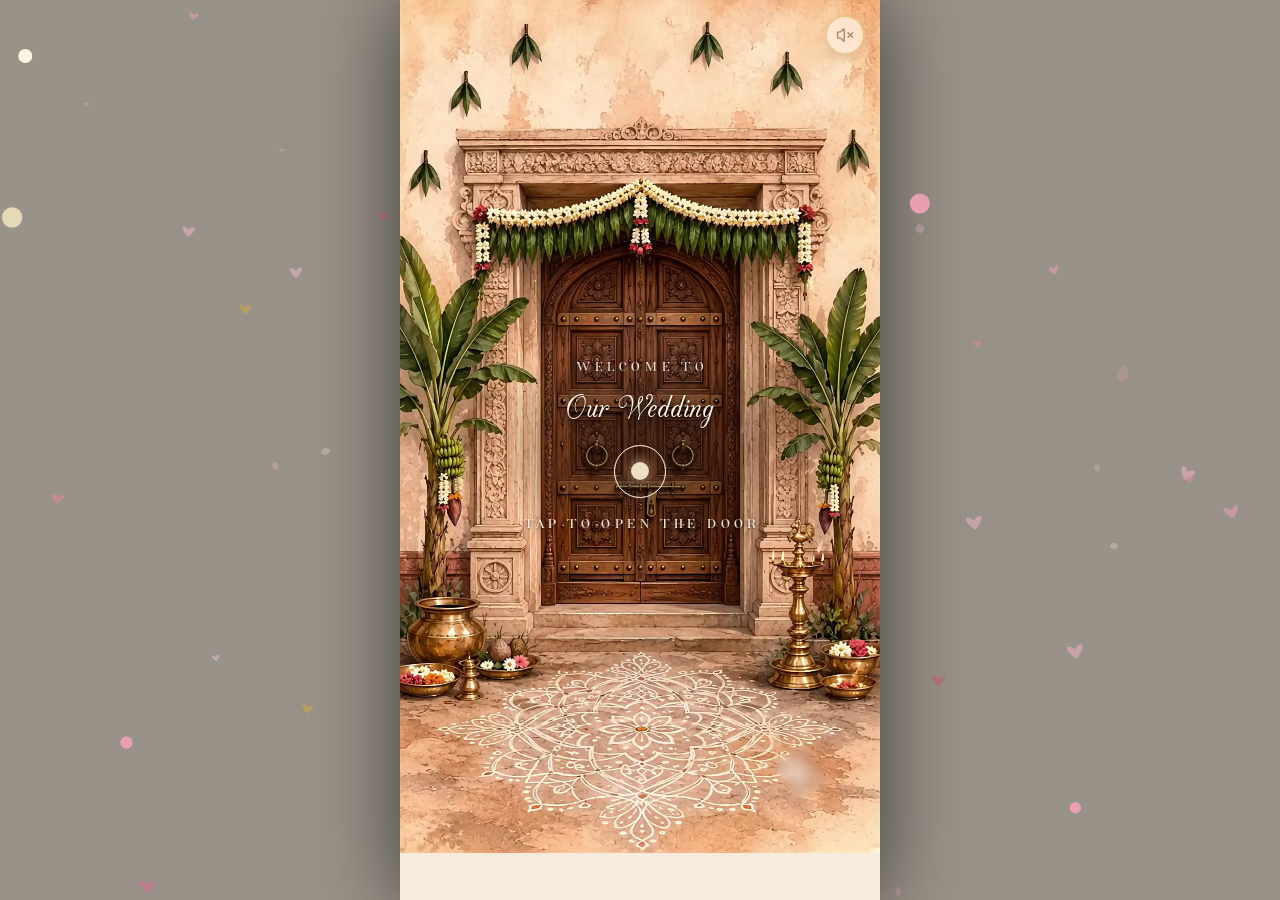
==== commit a4adbd42: "Fix Vite dynamic chunk preloading and API routing for GitHub Pages subpath" ====
--- a/index.html
+++ b/index.html
@@ -31,28 +31,26 @@
       var basePath = (routerBasename !== '/' ? routerBasename : '') + '/';
       window.APP_BASE_PATH = basePath;
 
-      // Intercept fetch for root-relative /assets/
+      // Intercept fetch for all root-relative paths (/api/, /assets/, etc.)
       var origFetch = window.fetch;
       window.fetch = function(input, init) {
         if (typeof input === 'string') {
-          if (input.startsWith('/assets/')) {
-            input = basePath + input.slice(1);
-          } else if (input.startsWith('/favicon.ico')) {
+          if (input.startsWith('/') && !input.startsWith('//') && !input.startsWith(basePath)) {
             input = basePath + input.slice(1);
           }
         }
         return origFetch.call(this, input, init);
       };
 
-      // Intercept DOM element src setters (Image, Audio, Video, Script)
-      function patchElementSrc(proto) {
+      // Intercept DOM element src & href setters (Image, Audio, Video, Script, Link)
+      function patchProp(proto, prop) {
         if (!proto) return;
-        var origDesc = Object.getOwnPropertyDescriptor(proto, 'src');
+        var origDesc = Object.getOwnPropertyDescriptor(proto, prop);
         if (origDesc && origDesc.set) {
-          Object.defineProperty(proto, 'src', {
+          Object.defineProperty(proto, prop, {
             get: origDesc.get,
             set: function(val) {
-              if (typeof val === 'string' && val.startsWith('/assets/')) {
+              if (typeof val === 'string' && val.startsWith('/') && !val.startsWith('//') && !val.startsWith(basePath)) {
                 val = basePath + val.slice(1);
               }
               return origDesc.set.call(this, val);
@@ -61,9 +59,10 @@
           });
         }
       }
-      patchElementSrc(HTMLImageElement.prototype);
-      patchElementSrc(HTMLMediaElement.prototype);
-      patchElementSrc(HTMLScriptElement.prototype);
+      patchProp(HTMLImageElement.prototype, 'src');
+      patchProp(HTMLMediaElement.prototype, 'src');
+      patchProp(HTMLScriptElement.prototype, 'src');
+      patchProp(HTMLLinkElement.prototype, 'href');
     })();
 
     // =========================================================================
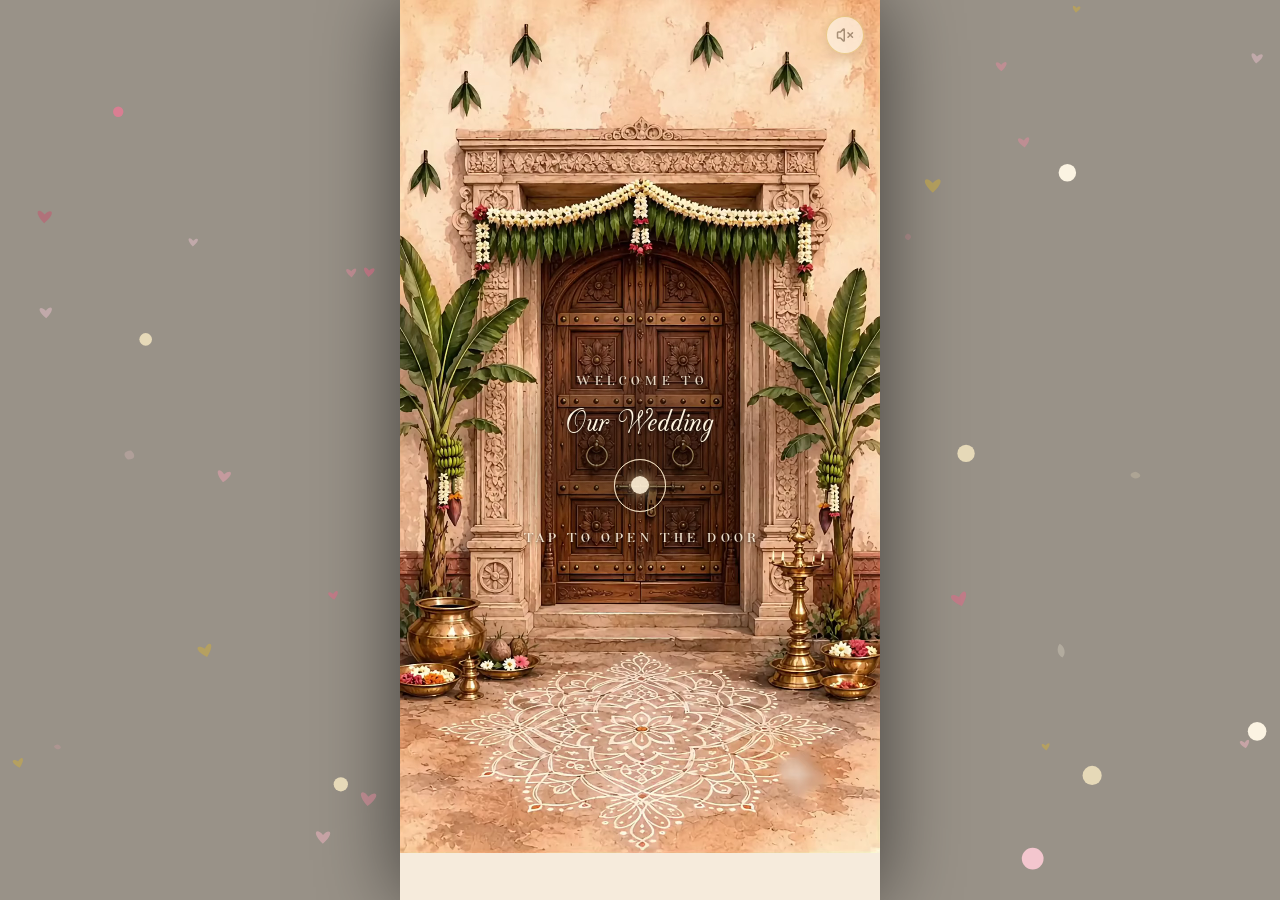
==== commit f4dc3864: "Patch HTMLSourceElement src for video backgrounds" ====
--- a/index.html
+++ b/index.html
@@ -61,6 +61,7 @@
       }
       patchProp(HTMLImageElement.prototype, 'src');
       patchProp(HTMLMediaElement.prototype, 'src');
+      patchProp(HTMLSourceElement.prototype, 'src');
       patchProp(HTMLScriptElement.prototype, 'src');
       patchProp(HTMLLinkElement.prototype, 'href');
     })();
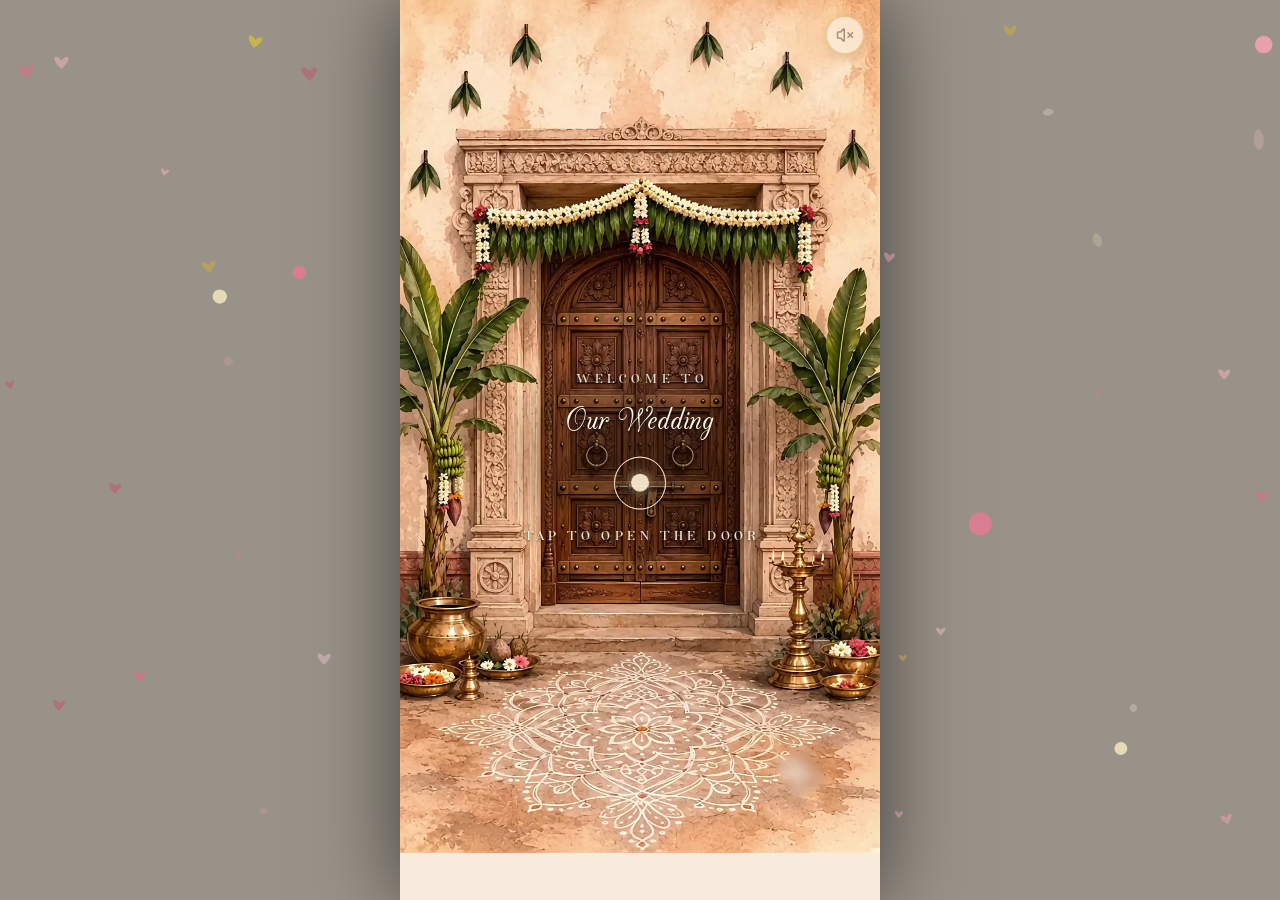
==== commit ac67f478: "Text" ====
--- a/index.html
+++ b/index.html
@@ -144,7 +144,7 @@
 
   <script>
     // 1. Initialize user draft in LocalStorage and IndexedDB
-    const userDraft = {"fields": {"coupleNames": {"en": "Vinay & Isha", "ta": "\u0bb2\u0b9f\u0bcd\u0b9a\u0bc1\u0bae\u0bbf & \u0b95\u0bbe\u0bb0\u0bcd\u0ba4\u0bcd\u0ba4\u0bbf\u0b95\u0bcd", "hi": "\u0932\u0915\u094d\u0937\u094d\u092e\u0940 \u090f\u0935\u0902 \u0915\u093e\u0930\u094d\u0924\u093f\u0915"}, "weddingDateTime": "2027-02-16T18:30", "familiesStory": {"en": "<p>Prosperity, Goodness, Smoothness.</p><h3><span style=\"font-family: 'Rufina', Georgia, serif\">Wedding Invitation</span></h3><div><span style=\"font-family: 'Rufina', Georgia, serif\">With the Blessings of&nbsp;</span></div><div><span style=\"font-family: Rufina, Georgia, serif;\"><br></span></div><div><span style=\"font-family: Rufina, Georgia, serif;\"><b><span style=\"font-size: 1rem;\"><span style=\"font-size: 1.25rem; color: rgb(139, 24, 18);\">Grandmother &amp; Grandfather</span></span></b></span></div><div><div style=\"\"><font face=\"Rufina, Georgia, serif\"><br></font></div><div style=\"\"><font face=\"Rufina, Georgia, serif\">Late Savitri Devi</font></div><div style=\"\"><font face=\"Rufina, Georgia, serif\">Late Ram Niwas Agarwal</font></div><div style=\"\"><font face=\"Rufina, Georgia, serif\"><br></font></div><div style=\"\"><font face=\"Rufina, Georgia, serif\" style=\"color: rgb(139, 24, 18);\">\u2726 AGARWAL FAMILY \u2726</font></div><div style=\"\"><font face=\"Rufina, Georgia, serif\"><br></font></div><div style=\"\"><font face=\"Rufina, Georgia, serif\">&amp;</font></div><div style=\"\"><font face=\"Rufina, Georgia, serif\"><br></font></div><div style=\"\"><font face=\"Rufina, Georgia, serif\"><div>Late Fuliya Devi Pansari</div><div>Late Jugal Kishore Ji Pansari</div></font></div><div style=\"\"><font face=\"Rufina, Georgia, serif\"><br></font></div><div style=\"\"><span style=\"color: rgb(139, 24, 18); font-family: Rufina, Georgia, serif;\">\u2726 PANSARI FAMILY \u2726</span><font face=\"Rufina, Georgia, serif\"></font></div><div style=\"\"><span style=\"color: rgb(139, 24, 18); font-family: Rufina, Georgia, serif;\"><br></span></div><div style=\"font-family: Rufina, Georgia, serif;\"><div>Together with our families, we</div><div>joyfully invite you to bless the</div><div>beginning of this beautiful journey.</div></div></div><p><br></p>", "ta": "<p><span style=\"font-family: 'Rufina', Georgia, serif\">\u0b87\u0bb0\u0bc1 \u0b95\u0bc1\u0b9f\u0bc1\u0bae\u0bcd\u0baa\u0b99\u0bcd\u0b95\u0bb3\u0bbf\u0ba9\u0bcd \u0b86\u0b9a\u0bbf\u0baf\u0bc1\u0b9f\u0ba9\u0bcd \u0b93\u0bb0\u0bcd \u0b85\u0ba9\u0bcd\u0baa\u0bc1\u0b95\u0bcd \u0b95\u0bca\u0ba3\u0bcd\u0b9f\u0bbe\u0b9f\u0bcd\u0b9f\u0bae\u0bcd.</span></p>", "hi": "<p><span style=\"font-family: 'Rufina', Georgia, serif\">\u0926\u094b\u0928\u094b\u0902 \u092a\u0930\u093f\u0935\u093e\u0930\u094b\u0902 \u0915\u0947 \u0906\u0936\u0940\u0930\u094d\u0935\u093e\u0926 \u0938\u0947 \u0938\u091c\u093e \u092a\u094d\u0930\u0947\u092e \u0915\u093e \u0909\u0924\u094d\u0938\u0935\u0964</span></p>"}, "familiesEmblemImage": "[data-uri]", "eventList": [{"category": "Sangeet", "ceremonySlug": "Sangeet", "name": {"en": "Sangeet", "ta": "\u0ba8\u0bbf\u0b9a\u0bcd\u0b9a\u0baf\u0ba4\u0bbe\u0bb0\u0bcd\u0ba4\u0bcd\u0ba4\u0bae\u0bcd", "hi": "\u0928\u093f\u0936\u094d\u091a\u092f\u0924\u093e\u0930\u094d\u0925\u092e\u094d"}, "provision": {"en": "", "ta": "", "hi": ""}, "nameFontSize": 16, "nameFontStyle": "normal", "dateTime": "2027-02-15T18:30", "venue": {"en": "Kanha Banquet", "ta": "\u0b90.\u0b9f\u0bbf.\u0b9a\u0bbf \u0b95\u0bbf\u0bb0\u0bbe\u0ba3\u0bcd\u0b9f\u0bcd \u0b9a\u0bcb\u0bb4\u0bbe, \u0b9a\u0bc6\u0ba9\u0bcd\u0ba9\u0bc8", "hi": "\u0906\u0908\u091f\u0940\u0938\u0940 \u0917\u094d\u0930\u0948\u0902\u0921 \u091a\u094b\u0932\u093e, \u091a\u0947\u0928\u094d\u0928\u0908"}, "venueFontSize": 16, "venueFontStyle": "normal", "note": {"en": "Two hearts, one promise.\nJoin us as we get", "ta": "\u0b87\u0bb0\u0bc1 \u0b87\u0ba4\u0baf\u0b99\u0bcd\u0b95\u0bb3\u0bcd, \u0b92\u0bb0\u0bc1 \u0bb5\u0bbe\u0b95\u0bcd\u0b95\u0bc1\u0bb1\u0bc1\u0ba4\u0bbf.\n\u0b8e\u0b99\u0bcd\u0b95\u0bb3\u0bc1\u0b9f\u0ba9\u0bcd \u0b87\u0ba3\u0bc8\u0ba8\u0bcd\u0ba4\u0bc1", "hi": "\u0926\u094b \u0926\u093f\u0932, \u090f\u0915 \u0935\u093e\u0926\u093e\u0964\n\u0939\u092e\u093e\u0930\u0947 \u0938\u093e\u0925 \u0936\u093e\u092e\u093f\u0932 \u0939\u094b\u0902"}, "noteHighlight": {"en": "", "ta": "\u0ba8\u0bbf\u0b9a\u0bcd\u0b9a\u0baf\u0ba4\u0bbe\u0bb0\u0bcd\u0ba4\u0bcd\u0ba4\u0ba4\u0bcd\u0ba4\u0bc8\u0b95\u0bcd \u0b95\u0bca\u0ba3\u0bcd\u0b9f\u0bbe\u0b9f\u0bc1\u0b99\u0bcd\u0b95\u0bb3\u0bcd!", "hi": "\u0938\u0917\u093e\u0908 \u0915\u0947 \u0909\u0924\u094d\u0938\u0935 \u092e\u0947\u0902!"}, "mapUrl": "https://maps.app.goo.gl/ALD4haDXG3u6YoXA8", "venueSub": {"en": "(beside Mothers Wax Museum)"}}], "venueName": {"en": "Bika Banquet", "ta": "\u0b90.\u0b9f\u0bbf.\u0b9a\u0bbf \u0b95\u0bbf\u0bb0\u0bbe\u0ba3\u0bcd\u0b9f\u0bcd \u0b9a\u0bcb\u0bb4\u0bbe", "hi": "\u0906\u0908\u091f\u0940\u0938\u0940 \u0917\u094d\u0930\u0948\u0902\u0921 \u091a\u094b\u0932\u093e"}, "venueAddress": {"en": "(Vip Road, Baguiati)", "ta": "63, \u0bae\u0bb5\u0bc1\u0ba3\u0bcd\u0b9f\u0bcd \u0bb0\u0bcb\u0b9f\u0bc1, \u0b95\u0bbf\u0ba3\u0bcd\u0b9f\u0bbf, \u0b9a\u0bc6\u0ba9\u0bcd\u0ba9\u0bc8, \u0ba4\u0bae\u0bbf\u0bb4\u0bcd\u0ba8\u0bbe\u0b9f\u0bc1 600032", "hi": "63, \u092e\u093e\u0909\u0902\u091f \u0930\u094b\u0921, \u0917\u093f\u0902\u0921\u0940, \u091a\u0947\u0928\u094d\u0928\u0908, \u0924\u092e\u093f\u0932\u0928\u093e\u0921\u0941 600032"}, "venueMapUrl": "https://maps.app.goo.gl/cmKsFvi7ArBSAPDd8", "groomFamilyName": {"en": ""}, "groomFamilyWhatsApp": "", "venueDetails": {"en": "2, 4, VIP Rd, Raghunathpur, Baguiati, Kolkata, West Bengal 700059", "ta": "\u0baa\u0bbf\u0bb0\u0ba4\u0bbe\u0ba9 \u0bb5\u0bbe\u0baf\u0bbf\u0bb2\u0bbf\u0bb2\u0bcd \u0bb5\u0bc7\u0bb2\u0b9f\u0bcd \u0baa\u0bbe\u0bb0\u0bcd\u0b95\u0bcd\u0b95\u0bbf\u0b99\u0bcd \u0b89\u0bb3\u0bcd\u0bb3\u0ba4\u0bc1", "hi": "\u092e\u0941\u0916\u094d\u092f \u092a\u094d\u0930\u0935\u0947\u0936 \u0926\u094d\u0935\u093e\u0930 \u092a\u0930 \u0935\u0948\u0932\u0947 \u092a\u093e\u0930\u094d\u0915\u093f\u0902\u0917 \u0909\u092a\u0932\u092c\u094d\u0927 \u0939\u0948"}}, "tokens": {}, "sections": {"countdown": {"order": 2}, "parents": {"order": 3}, "lineage": {"order": 3.5}, "gallery": {"order": 4}, "events": {"order": 5}, "map": {"order": 6}, "rsvp": {"order": 7}, "wishes": {"order": 8}, "footer": {"order": 9}}, "locale": "en", "enabledLocales": ["en"], "updatedAt": "2026-11-22T05:58:22.508Z"};
+    const userDraft = {"fields": {"coupleNames": {"en": "Vinay & Isha", "ta": "\u0bb2\u0b9f\u0bcd\u0b9a\u0bc1\u0bae\u0bbf & \u0b95\u0bbe\u0bb0\u0bcd\u0ba4\u0bcd\u0ba4\u0bbf\u0b95\u0bcd", "hi": "\u0932\u0915\u094d\u0937\u094d\u092e\u0940 \u090f\u0935\u0902 \u0915\u093e\u0930\u094d\u0924\u093f\u0915"}, "weddingDateTime": "2027-02-16T18:30", "familiesStory": {"en": "<p>Prosperity, Goodness, Smoothness.</p><h3><span style=\"font-family: 'Rufina', Georgia, serif\">Wedding Invitation</span></h3><div><span style=\"font-family: 'Rufina', Georgia, serif\">With the Blessings of&nbsp;</span></div><div><span style=\"font-family: Rufina, Georgia, serif;\"><br></span></div><div><span style=\"font-family: Rufina, Georgia, serif;\"><b><span style=\"font-size: 1rem;\"><span style=\"font-size: 1.25rem; color: rgb(139, 24, 18);\">Grandmother &amp; Grandfather</span></span></b></span></div><div><div style=\"\"><font face=\"Rufina, Georgia, serif\"><br></font></div><div style=\"\"><font face=\"Rufina, Georgia, serif\">Late Savitri Devi</font></div><div style=\"\"><font face=\"Rufina, Georgia, serif\">Late Ram Niwas Ji Agarwal</font></div><div style=\"\"><font face=\"Rufina, Georgia, serif\"><br></font></div><div style=\"\"><font face=\"Rufina, Georgia, serif\" style=\"color: rgb(139, 24, 18);\">\u2726 AGARWAL FAMILY \u2726</font></div><div style=\"\"><font face=\"Rufina, Georgia, serif\"><br></font></div><div style=\"\"><font face=\"Rufina, Georgia, serif\">&amp;</font></div><div style=\"\"><font face=\"Rufina, Georgia, serif\"><br></font></div><div style=\"\"><font face=\"Rufina, Georgia, serif\"><div>Late Fuliya Devi Pansari</div><div>Late Jugal Kishore Ji Pansari</div></font></div><div style=\"\"><font face=\"Rufina, Georgia, serif\"><br></font></div><div style=\"\"><span style=\"color: rgb(139, 24, 18); font-family: Rufina, Georgia, serif;\">\u2726 PANSARI FAMILY \u2726</span><font face=\"Rufina, Georgia, serif\"></font></div><div style=\"\"><span style=\"color: rgb(139, 24, 18); font-family: Rufina, Georgia, serif;\"><br></span></div><div style=\"font-family: Rufina, Georgia, serif;\"><div>Together with our families, we</div><div>joyfully invite you to bless the</div><div>beginning of this beautiful journey.</div></div></div><p><br></p>", "ta": "<p><span style=\"font-family: 'Rufina', Georgia, serif\">\u0b87\u0bb0\u0bc1 \u0b95\u0bc1\u0b9f\u0bc1\u0bae\u0bcd\u0baa\u0b99\u0bcd\u0b95\u0bb3\u0bbf\u0ba9\u0bcd \u0b86\u0b9a\u0bbf\u0baf\u0bc1\u0b9f\u0ba9\u0bcd \u0b93\u0bb0\u0bcd \u0b85\u0ba9\u0bcd\u0baa\u0bc1\u0b95\u0bcd \u0b95\u0bca\u0ba3\u0bcd\u0b9f\u0bbe\u0b9f\u0bcd\u0b9f\u0bae\u0bcd.</span></p>", "hi": "<p><span style=\"font-family: 'Rufina', Georgia, serif\">\u0926\u094b\u0928\u094b\u0902 \u092a\u0930\u093f\u0935\u093e\u0930\u094b\u0902 \u0915\u0947 \u0906\u0936\u0940\u0930\u094d\u0935\u093e\u0926 \u0938\u0947 \u0938\u091c\u093e \u092a\u094d\u0930\u0947\u092e \u0915\u093e \u0909\u0924\u094d\u0938\u0935\u0964</span></p>"}, "familiesEmblemImage": "[data-uri]", "eventList": [{"category": "Sangeet", "ceremonySlug": "Sangeet", "name": {"en": "Sangeet", "ta": "\u0ba8\u0bbf\u0b9a\u0bcd\u0b9a\u0baf\u0ba4\u0bbe\u0bb0\u0bcd\u0ba4\u0bcd\u0ba4\u0bae\u0bcd", "hi": "\u0928\u093f\u0936\u094d\u091a\u092f\u0924\u093e\u0930\u094d\u0925\u092e\u094d"}, "provision": {"en": "", "ta": "", "hi": ""}, "nameFontSize": 16, "nameFontStyle": "normal", "dateTime": "2027-02-15T18:30", "venue": {"en": "Kanha Banquet", "ta": "\u0b90.\u0b9f\u0bbf.\u0b9a\u0bbf \u0b95\u0bbf\u0bb0\u0bbe\u0ba3\u0bcd\u0b9f\u0bcd \u0b9a\u0bcb\u0bb4\u0bbe, \u0b9a\u0bc6\u0ba9\u0bcd\u0ba9\u0bc8", "hi": "\u0906\u0908\u091f\u0940\u0938\u0940 \u0917\u094d\u0930\u0948\u0902\u0921 \u091a\u094b\u0932\u093e, \u091a\u0947\u0928\u094d\u0928\u0908"}, "venueFontSize": 16, "venueFontStyle": "normal", "note": {"en": "Two hearts, one promise.\nJoin us as we get", "ta": "\u0b87\u0bb0\u0bc1 \u0b87\u0ba4\u0baf\u0b99\u0bcd\u0b95\u0bb3\u0bcd, \u0b92\u0bb0\u0bc1 \u0bb5\u0bbe\u0b95\u0bcd\u0b95\u0bc1\u0bb1\u0bc1\u0ba4\u0bbf.\n\u0b8e\u0b99\u0bcd\u0b95\u0bb3\u0bc1\u0b9f\u0ba9\u0bcd \u0b87\u0ba3\u0bc8\u0ba8\u0bcd\u0ba4\u0bc1", "hi": "\u0926\u094b \u0926\u093f\u0932, \u090f\u0915 \u0935\u093e\u0926\u093e\u0964\n\u0939\u092e\u093e\u0930\u0947 \u0938\u093e\u0925 \u0936\u093e\u092e\u093f\u0932 \u0939\u094b\u0902"}, "noteHighlight": {"en": "", "ta": "\u0ba8\u0bbf\u0b9a\u0bcd\u0b9a\u0baf\u0ba4\u0bbe\u0bb0\u0bcd\u0ba4\u0bcd\u0ba4\u0ba4\u0bcd\u0ba4\u0bc8\u0b95\u0bcd \u0b95\u0bca\u0ba3\u0bcd\u0b9f\u0bbe\u0b9f\u0bc1\u0b99\u0bcd\u0b95\u0bb3\u0bcd!", "hi": "\u0938\u0917\u093e\u0908 \u0915\u0947 \u0909\u0924\u094d\u0938\u0935 \u092e\u0947\u0902!"}, "mapUrl": "https://maps.app.goo.gl/ALD4haDXG3u6YoXA8", "venueSub": {"en": "(beside Mothers Wax Museum)"}}], "venueName": {"en": "Bika Banquet", "ta": "\u0b90.\u0b9f\u0bbf.\u0b9a\u0bbf \u0b95\u0bbf\u0bb0\u0bbe\u0ba3\u0bcd\u0b9f\u0bcd \u0b9a\u0bcb\u0bb4\u0bbe", "hi": "\u0906\u0908\u091f\u0940\u0938\u0940 \u0917\u094d\u0930\u0948\u0902\u0921 \u091a\u094b\u0932\u093e"}, "venueAddress": {"en": "(Vip Road, Baguiati)", "ta": "63, \u0bae\u0bb5\u0bc1\u0ba3\u0bcd\u0b9f\u0bcd \u0bb0\u0bcb\u0b9f\u0bc1, \u0b95\u0bbf\u0ba3\u0bcd\u0b9f\u0bbf, \u0b9a\u0bc6\u0ba9\u0bcd\u0ba9\u0bc8, \u0ba4\u0bae\u0bbf\u0bb4\u0bcd\u0ba8\u0bbe\u0b9f\u0bc1 600032", "hi": "63, \u092e\u093e\u0909\u0902\u091f \u0930\u094b\u0921, \u0917\u093f\u0902\u0921\u0940, \u091a\u0947\u0928\u094d\u0928\u0908, \u0924\u092e\u093f\u0932\u0928\u093e\u0921\u0941 600032"}, "venueMapUrl": "https://maps.app.goo.gl/cmKsFvi7ArBSAPDd8", "groomFamilyName": {"en": ""}, "groomFamilyWhatsApp": "", "venueDetails": {"en": "2, 4, VIP Rd, Raghunathpur, Baguiati, Kolkata, West Bengal 700059", "ta": "\u0baa\u0bbf\u0bb0\u0ba4\u0bbe\u0ba9 \u0bb5\u0bbe\u0baf\u0bbf\u0bb2\u0bbf\u0bb2\u0bcd \u0bb5\u0bc7\u0bb2\u0b9f\u0bcd \u0baa\u0bbe\u0bb0\u0bcd\u0b95\u0bcd\u0b95\u0bbf\u0b99\u0bcd \u0b89\u0bb3\u0bcd\u0bb3\u0ba4\u0bc1", "hi": "\u092e\u0941\u0916\u094d\u092f \u092a\u094d\u0930\u0935\u0947\u0936 \u0926\u094d\u0935\u093e\u0930 \u092a\u0930 \u0935\u0948\u0932\u0947 \u092a\u093e\u0930\u094d\u0915\u093f\u0902\u0917 \u0909\u092a\u0932\u092c\u094d\u0927 \u0939\u0948"}}, "tokens": {}, "sections": {"countdown": {"order": 2}, "parents": {"order": 3}, "lineage": {"order": 3.5}, "gallery": {"order": 4}, "events": {"order": 5}, "map": {"order": 6}, "rsvp": {"order": 7}, "wishes": {"order": 8}, "footer": {"order": 9}}, "locale": "en", "enabledLocales": ["en"], "updatedAt": "2026-11-22T05:58:22.508Z"};
     const templateKey = 'mangalammoments/v1';
     const lsKey = 'wedinvite:draft:' + templateKey;
 
--- a/assets/v1-DVDfQgyA.css
+++ b/assets/v1-DVDfQgyA.css
@@ -1,33 +1 @@
-._themeWrapper_l6edf_17{--radius:16px;--shadow-card:0 14px 34px #3c2a1229;--shadow-dark:0 16px 40px #00000080;--frame-width:480px;--frame-gutter:max(0px, (100cqw - var(--frame-width)) / 2);background:color-mix(in srgb, var(--tpl-color-paper) 62%, #000);width:100%;min-height:100%;color:var(--tpl-color-ink);font-family:var(--tpl-font-body);font-size:var(--tpl-size-body,1rem);position:relative;overflow-x:hidden}._wrap_l6edf_13{z-index:2;width:100%;max-width:var(--frame-width);background:var(--tpl-color-paper);margin-inline:auto;position:relative;box-shadow:0 0 80px #0009;container-type:inline-size}._themeWrapperLocked_l6edf_52,._wrapLocked_l6edf_60{height:100dvh!important;max-height:100dvh!important;overflow:hidden!important}._lockedSections_l6edf_68{display:none!important}._unlockedSections_l6edf_72{display:block}._section_l6edf_78{padding:clamp(3.2rem,10cqw,6rem) clamp(1rem,5cqw,2rem);scroll-margin-top:1rem;position:relative;overflow:hidden}._sectionInner_l6edf_85{z-index:2;width:min(1040px,100%);margin-inline:auto;position:relative}._toneIvory_l6edf_92{background:radial-gradient(120% 70% at 50% 0%, color-mix(in srgb, var(--tpl-color-accent) 10%, transparent), transparent 62%), linear-gradient(to bottom, var(--tpl-color-paper), var(--tpl-color-paperDeep));color:var(--tpl-color-ink)}._toneSepia_l6edf_99{color:#4a3316;background:radial-gradient(100% 60% at 50% 12%,#ffe8ba80,#0000 65%),linear-gradient(#f0dfc0,#d9be93 55%,#8b5a34 90%,#6b4020)}._toneEmber_l6edf_106{background:radial-gradient(90% 55% at 50% 6%, #c9a22738, transparent 65%), linear-gradient(to bottom, #2c1e0e, var(--tpl-color-ember) 60%, #17100a);color:var(--tpl-color-onDark)}._toneForest_l6edf_113{background:radial-gradient(90% 60% at 50% 10%, #c9a22729, transparent 66%), linear-gradient(to bottom, #1d2e20, var(--tpl-color-forest) 65%, #0e1811);color:var(--tpl-color-onDark)}._toneNight_l6edf_120{background:radial-gradient(80% 50% at 50% 88%, #ffaa4647, transparent 68%), linear-gradient(to bottom, #060b18, var(--tpl-color-night) 55%, #14100c);color:var(--tpl-color-onDark)}._toneEmber_l6edf_106 ._lead_l6edf_128,._toneForest_l6edf_113 ._lead_l6edf_128,._toneNight_l6edf_120 ._lead_l6edf_128,._toneEmber_l6edf_106 ._eyebrow_l6edf_131,._toneForest_l6edf_113 ._eyebrow_l6edf_131,._toneNight_l6edf_120 ._eyebrow_l6edf_131{color:color-mix(in srgb, var(--tpl-color-onDark) 74%, transparent)}._paperCard_l6edf_142 ._lead_l6edf_128,._paperCard_l6edf_142 ._eyebrow_l6edf_131,._familyCard_l6edf_144 ._lead_l6edf_128,._familyCard_l6edf_144 ._eyebrow_l6edf_131{color:var(--tpl-color-inkMuted)}._head_l6edf_151{text-align:center;margin-bottom:clamp(1.6rem,4cqw,2.6rem)}._arch_l6edf_156{width:min(300px,74%);height:54px;color:var(--tpl-color-accent);margin:0 auto .4rem;display:block}._ornament_l6edf_164{width:52px;color:var(--tpl-color-accent);margin:0 auto .3rem;display:block}._ornament_l6edf_164 svg{width:100%;height:auto;display:block}._eyebrow_l6edf_131{font-family:var(--tpl-font-heading);letter-spacing:.34em;text-transform:uppercase;color:var(--tpl-color-inkMuted);margin-bottom:.35rem;font-size:.82rem;display:block}._title_l6edf_187{font-family:var(--tpl-font-heading);font-size:var(--tpl-size-heading,clamp(1.6rem, 5cqw, 2.5rem));letter-spacing:.08em;text-transform:uppercase;color:var(--tpl-color-primary);margin:0;font-weight:500;line-height:1.1}._toneEmber_l6edf_106 ._title_l6edf_187,._toneForest_l6edf_113 ._title_l6edf_187,._toneNight_l6edf_120 ._title_l6edf_187,._toneEmber_l6edf_106 ._display_l6edf_201,._toneForest_l6edf_113 ._display_l6edf_201,._toneNight_l6edf_120 ._display_l6edf_201{color:var(--tpl-color-accent)}._toneSepia_l6edf_99 ._title_l6edf_187{letter-spacing:.01em;margin-top:.1rem;font-size:clamp(2.4rem,11cqw,3.5rem)}._toneSepia_l6edf_99 ._divider_l6edf_217{display:none}._display_l6edf_201{font-family:var(--tpl-font-footerDisplayFont,var(--tpl-font-display));font-size:var(--tpl-size-display,clamp(1.7rem, 7.5cqw, 2.6rem));color:var(--tpl-color-footerTitle,#8a6524);margin:0;font-weight:500;line-height:1.03}._script_l6edf_236{font-family:var(--tpl-font-footerDisplayFont,var(--tpl-font-display));color:var(--tpl-color-footerAccent,#c9a227);font-size:clamp(1.15rem,3.6cqw,1.6rem);font-style:italic;line-height:1.5}._stageDate_l6edf_247{margin:clamp(2.4rem,10cqw,4.4rem) 0 0}._lead_l6edf_128{max-width:44ch;color:var(--tpl-color-inkMuted);white-space:pre-line;margin:.7rem auto 0;line-height:1.7}._divider_l6edf_217{width:min(230px,62%);height:18px;color:var(--tpl-color-accent);margin:.9rem auto 0;display:block}._reveal_l6edf_267{opacity:0;transition:opacity .85s,transform .85s cubic-bezier(.22,1,.36,1);transform:translateY(30px)}._reveal_l6edf_267._in_l6edf_273{opacity:1;transform:none}._btn_l6edf_280,._btnGhost_l6edf_281{font:inherit;cursor:pointer;border:1px solid var(--tpl-color-footerTitle,var(--tpl-color-primary));border-radius:999px;justify-content:center;align-items:center;gap:.45rem;padding:.75rem 1.6rem;font-size:.92rem;text-decoration:none;transition:transform .2s,box-shadow .2s;display:inline-flex}._btn_l6edf_280{background:var(--tpl-color-footerTitle,var(--tpl-color-primary));color:#f7f1e2;box-shadow:0 8px 18px #2e4a3447}._btnGhost_l6edf_281{color:var(--tpl-color-footerTitle,var(--tpl-color-primary));background:0 0}._btn_l6edf_280:hover,._btnGhost_l6edf_281:hover{transform:translateY(-2px)}._btn_l6edf_280:focus-visible,._btnGhost_l6edf_281:focus-visible,._iconBtn_l6edf_314:focus-visible,._navBtn_l6edf_315:focus-visible{outline:2px solid var(--tpl-color-accent);outline-offset:3px}._toneEmber_l6edf_106 ._btn_l6edf_280,._toneForest_l6edf_113 ._btn_l6edf_280,._toneNight_l6edf_120 ._btn_l6edf_280{background:var(--tpl-color-accent);color:#2a1b08;border-color:var(--tpl-color-accent)}._toneEmber_l6edf_106 ._btnGhost_l6edf_281,._toneForest_l6edf_113 ._btnGhost_l6edf_281,._toneNight_l6edf_120 ._btnGhost_l6edf_281{color:var(--tpl-color-accent);border-color:color-mix(in srgb, var(--tpl-color-accent) 60%, transparent)}._gate_l6edf_338{place-items:center;min-height:100svh;padding:0;display:grid;position:relative;overflow:hidden}._gateGround_l6edf_347{background:radial-gradient(75% 45% at 50% 42%,#fffdf6,#0000 70%),radial-gradient(38% 30% at 14% 82%,#c9a22714,#0000 70%),radial-gradient(34% 26% at 88% 18%,#c9a2270f,#0000 70%),linear-gradient(#f6efe0 0%,#efe4ce 62%,#e2d2b4 100%);position:absolute;inset:0}._gateGlow_l6edf_358{z-index:1;background:radial-gradient(46% 36% at 50% 22%, color-mix(in srgb, var(--tpl-color-accent) 24%, transparent), transparent 72%);opacity:.7;transition:opacity 1.6s,transform 1.6s;position:absolute;inset:0;transform:scale(1)}._gateArch_l6edf_369{z-index:2;filter:drop-shadow(0 12px 26px #3c220829);width:min(760px,98cqw);height:auto;transition:transform 1.9s cubic-bezier(.22,1,.36,1),opacity 1.9s;position:absolute;top:clamp(-8px,-1.4cqw,2px);left:50%;transform:translate(-50%)}._gatePillarLeft_l6edf_381,._gatePillarRight_l6edf_382{z-index:3;filter:drop-shadow(4px 10px 16px #3c220824);width:clamp(46px,13cqw,96px);height:auto;position:absolute;top:clamp(48px,13cqw,96px)}._gatePillarLeft_l6edf_381{left:clamp(-6px,.5cqw,8px)}._gatePillarRight_l6edf_382{right:clamp(-6px,.5cqw,8px)}._gateDoorLeft_l6edf_395,._gateDoorRight_l6edf_396{z-index:4;pointer-events:none;will-change:transform;width:auto;height:clamp(480px,88vh,820px);position:absolute;top:clamp(32px,7cqw,78px)}._gateDoorLeft_l6edf_395{transform-origin:0;filter:drop-shadow(6px 8px 18px #28140452);right:50%}._gateDoorRight_l6edf_396{transform-origin:100%;filter:drop-shadow(-6px 8px 18px #28140452);left:50%}._gateCard_l6edf_420{z-index:5;text-align:center;align-content:center;justify-items:center;gap:.7rem;width:min(300px,46cqw);min-height:62vh;padding:clamp(1.2rem,4cqw,2rem) clamp(.7rem,3cqw,1.2rem);transition:transform 1.2s cubic-bezier(.22,1,.36,1);display:grid;position:relative}._gateTitleBlock_l6edf_435{opacity:0;justify-items:center;gap:.7rem;min-width:0;transition:opacity 1s .35s,transform 1s .35s;display:grid;transform:translateY(10px)}._gateOpened_l6edf_449 ._gateTitleBlock_l6edf_435{opacity:1;transform:translateY(0)}._gateDivider_l6edf_454{width:min(120px,34%);height:12px;color:var(--tpl-color-accent);opacity:.8;margin:.1rem auto}._gateEyebrow_l6edf_463{letter-spacing:.46em;color:var(--tpl-color-accent);margin-right:-.46em}._gateTitle_l6edf_435{letter-spacing:.03em;background:linear-gradient(180deg, #8a6a28 0%, #e4c266 32%, var(--tpl-color-accent) 52%, #9c6f1e 78%, #6b4a14 100%);color:#0000;-webkit-text-fill-color:transparent;filter:drop-shadow(0 3px 4px #4a320c38);-webkit-background-clip:text;background-clip:text}._gateLead_l6edf_481{font-family:var(--tpl-font-display);letter-spacing:.015em;font-size:clamp(.92rem,3.2cqw,1.1rem);font-style:italic}._gateSteps_l6edf_488{z-index:6;width:min(780px,100cqw);height:auto;position:absolute;bottom:0;left:50%;transform:translate(-50%)}._gateDiyaLeft_l6edf_498,._gateDiyaRight_l6edf_499{z-index:7;filter:drop-shadow(2px 8px 14px #3c220838);width:clamp(48px,13cqw,88px);height:auto;position:absolute;bottom:clamp(34px,8.5cqw,66px)}._gateDiyaLeft_l6edf_498{left:clamp(0px,3cqw,16px)}._gateDiyaRight_l6edf_499{right:clamp(0px,3cqw,16px)}._gateRangoli_l6edf_511{z-index:8;opacity:.92;width:min(340px,66cqw);height:auto;position:absolute;bottom:clamp(2px,1.2cqw,12px);left:50%;transform:translate(-50%)}._tapRing_l6edf_522{border:1.5px solid var(--tpl-color-accent);width:84px;height:84px;color:var(--tpl-color-primary);cursor:pointer;box-shadow:inset 0 0 0 1px color-mix(in srgb, var(--tpl-color-accent) 35%, transparent), 0 10px 26px #785a1e38;background:radial-gradient(circle at 50% 38%,#fffdf7,#f3e9ce 74%);border-radius:50%;place-items:center;transition:transform .25s,box-shadow .25s,opacity .5s;animation:2.6s ease-in-out infinite _tapPulse_l6edf_1;display:grid;position:relative}._tapRing_l6edf_522:before{content:"";z-index:-1;background:radial-gradient(circle, color-mix(in srgb, var(--tpl-color-accent) 30%, transparent), transparent 72%);opacity:.85;border-radius:50%;position:absolute;inset:-16px}._tapRing_l6edf_522:after{content:"";border:.75px solid color-mix(in srgb, var(--tpl-color-accent) 55%, transparent);border-radius:50%;position:absolute;inset:7px}._tapRing_l6edf_522:hover{transform:scale(1.06)}@keyframes _tapPulse_l6edf_1{0%,to{box-shadow:inset 0 0 0 1px color-mix(in srgb, var(--tpl-color-accent) 35%, transparent), 0 10px 26px #785a1e38, 0 0 0 0 #c9a22766}60%{box-shadow:inset 0 0 0 1px color-mix(in srgb, var(--tpl-color-accent) 35%, transparent), 0 10px 26px #785a1e38, 0 0 0 16px #c9a22700}}._tapLabel_l6edf_566{font-family:var(--tpl-font-heading);letter-spacing:.34em;text-transform:uppercase;color:var(--tpl-color-primary);text-shadow:0 1px #fffdf699;margin-right:-.34em;font-size:.8rem;font-weight:500;transition:opacity .5s,transform .5s;display:block}._gateOpened_l6edf_449 ._gateArch_l6edf_369{opacity:.92;transform:translate(-50%)scale(1.03)translateY(-6px)}._gateOpened_l6edf_449 ._gateGlow_l6edf_358{opacity:1;transform:scale(1.08)}._gateOpened_l6edf_449 ._gatePillarLeft_l6edf_381{transform:translate(-3px)}._gateOpened_l6edf_449 ._gatePillarRight_l6edf_382{transform:translate(3px)}._gateOpened_l6edf_449 ._gateCard_l6edf_420{transform:translateY(-4px)}._gateOpened_l6edf_449 ._tapRing_l6edf_522,._gateOpened_l6edf_449 ._tapLabel_l6edf_566{opacity:0;pointer-events:none;transform:scale(.82)}@media (width<=480px){._gateCard_l6edf_420{gap:.55rem;width:min(320px,80cqw);min-height:50vh;padding:.8rem .6rem}._gateDoorLeft_l6edf_395,._gateDoorRight_l6edf_396{height:clamp(440px,80vh,700px);top:clamp(26px,6cqw,60px)}._gatePillarLeft_l6edf_381,._gatePillarRight_l6edf_382{width:clamp(38px,11cqw,74px)}._gateDiyaLeft_l6edf_498,._gateDiyaRight_l6edf_499{width:clamp(40px,12cqw,66px);bottom:clamp(30px,8cqw,54px)}._gateRangoli_l6edf_511{width:min(240px,76cqw)}}@media (height<=560px) and (orientation:landscape){._gateCard_l6edf_420{gap:.45rem;min-height:44vh;padding:.6rem}._gateArch_l6edf_369{opacity:.75;width:min(520px,84cqw)}._gatePillarLeft_l6edf_381,._gatePillarRight_l6edf_382{width:clamp(32px,9cqw,58px);top:clamp(30px,9cqw,60px)}._gateDoorLeft_l6edf_395,._gateDoorRight_l6edf_396{height:78vh;top:clamp(20px,5cqw,40px)}}._gateAmbientGlow_l6edf_673{z-index:1;background:radial-gradient(50% 40% at 50% 28%, color-mix(in srgb, var(--tpl-color-accent) 55%, transparent), transparent 72%);opacity:.15;pointer-events:none;animation:4.5s ease-in-out infinite _gateAmbientBreathe_l6edf_1;position:absolute;inset:0}@keyframes _gateAmbientBreathe_l6edf_1{0%,to{opacity:.15;transform:scale(1)}50%{opacity:.3;transform:scale(1.03)}}._gateRevealLight_l6edf_691{z-index:3;background:radial-gradient(circle, #fff8e0e6, color-mix(in srgb, var(--tpl-color-accent) 45%, transparent) 46%, transparent 74%);opacity:0;pointer-events:none;border-radius:50%;position:absolute;inset:-18%;transform:scale(.5)}._gateGanesha_l6edf_702{z-index:5;opacity:0;filter:drop-shadow(0 6px 14px #3c220833);pointer-events:none;width:clamp(78px,21cqw,132px);height:auto;animation:4s ease-in-out 1.8s infinite _gateGaneshaGlow_l6edf_1;position:absolute;top:clamp(56px,14cqw,100px);left:50%;transform:translate(-50%)}@keyframes _gateGaneshaGlow_l6edf_1{0%,to{filter:drop-shadow(0 6px 14px #3c220833)drop-shadow(0 0 #e6b45000)}50%{filter:drop-shadow(0 6px 14px #3c220833)drop-shadow(0 0 16px #e6b45073)}}._gateBride_l6edf_721,._gateGroom_l6edf_722{z-index:6;opacity:0;filter:drop-shadow(2px 10px 16px #3c220838);pointer-events:none;width:clamp(130px,38cqw,220px);height:auto;position:absolute;bottom:clamp(58px,15cqw,118px)}._gateBride_l6edf_721{left:clamp(2px,3cqw,18px)}._gateGroom_l6edf_722{right:clamp(2px,3cqw,18px)}._gateGarlandBride_l6edf_740,._gateGarlandGroom_l6edf_741{z-index:7;opacity:0;pointer-events:none;width:clamp(52px,14cqw,92px);height:clamp(52px,14cqw,92px);position:absolute;bottom:clamp(120px,30cqw,236px)}._gateGarlandBride_l6edf_740{left:clamp(60px,24cqw,135px)}._gateGarlandGroom_l6edf_741{right:clamp(60px,24cqw,135px)}._gateDiyaLeft_l6edf_498,._gateDiyaRight_l6edf_499{transform-origin:bottom}._gateDiyaLeft_l6edf_498{animation:1.8s ease-in-out infinite _gateDiyaFlicker_l6edf_1}._gateDiyaRight_l6edf_499{animation:2s ease-in-out .35s infinite _gateDiyaFlicker_l6edf_1}@keyframes _gateDiyaFlicker_l6edf_1{0%,to{opacity:.85;transform:scale(1)}50%{opacity:1;transform:scale(1.03)}}._tapHidden_l6edf_774{opacity:0;pointer-events:none}@media (width<=480px){._gateGanesha_l6edf_702{width:clamp(66px,20cqw,110px);top:clamp(46px,12cqw,82px)}._gateBride_l6edf_721,._gateGroom_l6edf_722{width:clamp(110px,33cqw,180px);bottom:clamp(50px,13cqw,92px)}._gateGarlandBride_l6edf_740,._gateGarlandGroom_l6edf_741{bottom:clamp(100px,24cqw,164px)}}@media (height<=560px) and (orientation:landscape){._gateGanesha_l6edf_702{width:clamp(56px,15cqw,86px);top:clamp(14px,4cqw,30px)}._gateBride_l6edf_721,._gateGroom_l6edf_722{width:clamp(94px,25cqw,140px);bottom:clamp(40px,11cqw,74px)}}._welcomeArch_l6edf_813{z-index:0;opacity:.94;filter:drop-shadow(0 10px 20px #3c220824);width:min(420px,72cqw);height:auto;animation:6s ease-in-out infinite _welcomeFloat_l6edf_1;position:absolute;top:clamp(-4px,-.5cqw,4px);left:50%;transform:translate(-50%)}@keyframes _welcomeFloat_l6edf_1{0%,to{transform:translate(-50%)translateY(0)}50%{transform:translate(-50%)translateY(-6px)}}._welcomePillarLeft_l6edf_832,._welcomePillarRight_l6edf_833{object-fit:cover;object-position:center top;z-index:0;opacity:.85;filter:drop-shadow(3px 8px 12px #3c22081f);width:clamp(28px,6cqw,44px);height:clamp(560px,96vh,940px);position:absolute;top:clamp(-4px,-.5cqw,6px)}._welcomePillarLeft_l6edf_832{left:0}._welcomePillarRight_l6edf_833{right:0}._welcomeCard_l6edf_849{z-index:1;text-align:center;justify-items:center;gap:.5rem;max-width:min(320px,80cqw);margin-inline:auto;padding-top:clamp(8.5rem,26cqw,10.5rem);padding-bottom:clamp(6.5rem,20cqw,8.5rem);display:grid;position:relative}._welcomeHeading_l6edf_862{font-family:var(--tpl-font-display);color:var(--tpl-color-primary);margin:0;font-size:clamp(2.3rem,8.5cqw,3.6rem);font-style:italic;line-height:1.05}._welcomeKicker_l6edf_871{font-family:var(--tpl-font-heading);letter-spacing:.42em;text-transform:uppercase;color:var(--tpl-color-inkMuted);font-size:.76rem;display:block}._welcomeDivider_l6edf_880{width:min(130px,36%);height:13px;color:var(--tpl-color-accent);opacity:.85;margin:.4rem auto .2rem}._medallionGlow_l6edf_889{place-items:center;margin:.3rem 0;display:grid;position:relative}._medallionGlow_l6edf_889:before{content:"";z-index:-1;background:radial-gradient(circle, color-mix(in srgb, var(--tpl-color-accent) 26%, transparent), transparent 72%);opacity:.85;border-radius:50%;position:absolute;inset:-16%}._medallion_l6edf_889{filter:drop-shadow(0 10px 22px #78602838);width:min(210px,50cqw);height:auto}._dearLabel_l6edf_912{font-family:var(--tpl-font-heading);letter-spacing:.34em;text-transform:uppercase;color:var(--tpl-color-inkMuted);font-size:.8rem}._guestName_l6edf_920{font-family:var(--tpl-font-display);color:var(--tpl-color-primary);overflow-wrap:break-word;max-width:14ch;font-size:clamp(2rem,7cqw,3.2rem);font-style:italic;line-height:1.1}._welcomeMessage_l6edf_933{font-family:var(--tpl-font-display);max-width:30ch;font-size:clamp(.92rem,3cqw,1.02rem);font-style:italic;line-height:1.85}._welcomeBtn_l6edf_942{letter-spacing:.04em;box-shadow:0 10px 22px #2e4a343d, inset 0 0 0 1px color-mix(in srgb, var(--tpl-color-accent) 45%, transparent);margin-top:.5rem;padding:.8rem 1.9rem}._welcomeBtn_l6edf_942:hover{transform:translateY(-2px)scale(1.03)}._welcomeDiyaLeft_l6edf_955,._welcomeDiyaRight_l6edf_956{z-index:0;filter:drop-shadow(2px 6px 10px #3c22082e);width:clamp(68px,16cqw,116px);height:auto;animation:3.4s ease-in-out infinite _welcomeGlow_l6edf_1;position:absolute;bottom:clamp(2px,1.2cqw,14px)}._welcomeDiyaLeft_l6edf_955{left:clamp(-6px,.5cqw,8px)}._welcomeDiyaRight_l6edf_956{animation-delay:-1.7s;right:clamp(-6px,.5cqw,8px)}@keyframes _welcomeGlow_l6edf_1{0%,to{filter:drop-shadow(2px 6px 10px #3c22082e)brightness()}50%{filter:drop-shadow(2px 8px 14px #e99e2252)brightness(1.08)}}._welcomeRangoli_l6edf_974{z-index:0;opacity:.85;width:min(300px,72cqw);height:auto;position:absolute;bottom:-.3rem;left:50%;transform:translate(-50%)}._welcomeArch_l6edf_813,._welcomePillarLeft_l6edf_832,._welcomePillarRight_l6edf_833,._welcomeRangoli_l6edf_974,._welcomeDiyaLeft_l6edf_955,._welcomeDiyaRight_l6edf_956,._welcomeCard_l6edf_849>*{opacity:0}._in_l6edf_273 ._welcomeArch_l6edf_813{opacity:.94;animation:1.15s cubic-bezier(.22,1,.36,1) 50ms backwards _welcomeArchDrop_l6edf_1}._in_l6edf_273 ._welcomePillarLeft_l6edf_832{opacity:.85;animation:1.05s cubic-bezier(.22,1,.36,1) .12s backwards _welcomePillarInLeft_l6edf_1}._in_l6edf_273 ._welcomePillarRight_l6edf_833{opacity:.85;animation:1.05s cubic-bezier(.22,1,.36,1) .12s backwards _welcomePillarInRight_l6edf_1}._in_l6edf_273 ._welcomeDiyaLeft_l6edf_955,._in_l6edf_273 ._welcomeDiyaRight_l6edf_956{opacity:1;animation:.9s ease-out .75s backwards _welcomeFadeIn_l6edf_1,3.4s ease-in-out .75s infinite _welcomeGlow_l6edf_1}._in_l6edf_273 ._welcomeRangoli_l6edf_974{opacity:.85;animation:1.3s cubic-bezier(.22,1,.36,1) .6s backwards _welcomeRangoliBloom_l6edf_1}._in_l6edf_273 ._welcomeCard_l6edf_849>*{opacity:1;animation:.85s cubic-bezier(.22,1,.36,1) backwards _welcomeLineUp_l6edf_1}._in_l6edf_273 ._welcomeCard_l6edf_849>:first-child{animation-delay:.42s}._in_l6edf_273 ._welcomeCard_l6edf_849>:nth-child(2){animation-delay:.52s}._in_l6edf_273 ._welcomeCard_l6edf_849>:nth-child(3){animation-delay:.6s}._in_l6edf_273 ._welcomeCard_l6edf_849>:nth-child(4){animation-delay:.68s}._in_l6edf_273 ._welcomeCard_l6edf_849>:nth-child(5){animation-delay:.86s}._in_l6edf_273 ._welcomeCard_l6edf_849>:nth-child(6){animation-delay:.94s}._in_l6edf_273 ._welcomeCard_l6edf_849>:nth-child(7){animation-delay:1.04s}._in_l6edf_273 ._welcomeCard_l6edf_849>:nth-child(8){animation-delay:1.14s}._in_l6edf_273 ._welcomeCard_l6edf_849>:nth-child(9){animation-delay:1.26s}._in_l6edf_273 ._welcomeCard_l6edf_849>._medallionGlow_l6edf_889{animation:1.1s cubic-bezier(.34,1.4,.5,1) .68s backwards _welcomeSealPress_l6edf_1}._in_l6edf_273 ._medallionGlow_l6edf_889:before{animation:5.5s ease-in-out 2s infinite _welcomeHaloBreathe_l6edf_1}._medallionGlow_l6edf_889:after{content:"";z-index:1;pointer-events:none;opacity:0;background:linear-gradient(114deg, transparent 38%, color-mix(in srgb, var(--tpl-color-accent) 55%, transparent) 50%, transparent 62%);border-radius:50%;position:absolute;inset:-8%}._in_l6edf_273 ._medallionGlow_l6edf_889:after{animation:1.5s ease-out 1.75s _welcomeSheen_l6edf_1}._in_l6edf_273 ._welcomeCard_l6edf_849>._welcomeBtn_l6edf_942{animation:.85s cubic-bezier(.22,1,.36,1) 1.26s backwards _welcomeLineUp_l6edf_1,3.4s ease-in-out 2.4s infinite _welcomeBtnBreathe_l6edf_1}@keyframes _welcomeFadeIn_l6edf_1{0%{opacity:0}to{opacity:1}}@keyframes _welcomeArchDrop_l6edf_1{0%{opacity:0;transform:translate(-50%)translateY(-26px)scale(.97)}to{opacity:.94;transform:translate(-50%)translateY(0)scale(1)}}@keyframes _welcomePillarInLeft_l6edf_1{0%{opacity:0;transform:translate(-24px)}to{opacity:.85;transform:none}}@keyframes _welcomePillarInRight_l6edf_1{0%{opacity:0;transform:translate(24px)}to{opacity:.85;transform:none}}@keyframes _welcomeRangoliBloom_l6edf_1{0%{opacity:0;transform:translate(-50%)scale(.82)rotate(-7deg)}to{opacity:.85;transform:translate(-50%)scale(1)rotate(0)}}@keyframes _welcomeLineUp_l6edf_1{0%{opacity:0;transform:translateY(16px)}to{opacity:1;transform:none}}@keyframes _welcomeSealPress_l6edf_1{0%{opacity:0;transform:scale(.7)rotate(-9deg)}to{opacity:1;transform:scale(1)rotate(0)}}@keyframes _welcomeHaloBreathe_l6edf_1{0%,to{opacity:.7;transform:scale(1)}50%{opacity:1;transform:scale(1.07)}}@keyframes _welcomeSheen_l6edf_1{0%{opacity:0;transform:translate(-58%)}22%{opacity:.9}to{opacity:0;transform:translate(58%)}}@keyframes _welcomeBtnBreathe_l6edf_1{0%,to{box-shadow:0 10px 22px #2e4a343d, inset 0 0 0 1px color-mix(in srgb, var(--tpl-color-accent) 45%, transparent)}50%{box-shadow:0 12px 26px #2e4a344d, inset 0 0 0 1px color-mix(in srgb, var(--tpl-color-accent) 80%, transparent), 0 0 18px color-mix(in srgb, var(--tpl-color-accent) 30%, transparent)}}._sectionToran_l6edf_1153{z-index:1;opacity:.6;width:100%;height:clamp(40px,9cqw,66px);position:absolute;top:0;left:0}._hasToran_l6edf_1163{padding-top:clamp(4.6rem,14cqw,7rem)}._bleed_l6edf_1169{padding:0}@media (width<=480px){._welcomeCard_l6edf_849{gap:.4rem}._medallion_l6edf_889{width:min(168px,46cqw)}._welcomeMessage_l6edf_933{max-width:26ch}._welcomeDiyaLeft_l6edf_955,._welcomeDiyaRight_l6edf_956{width:clamp(56px,15cqw,84px)}._welcomeRangoli_l6edf_974{width:min(240px,68cqw)}}._stage_l6edf_247{aspect-ratio:864/1821;width:100%;margin:0;position:relative}._stageBg_l6edf_1210{width:100%;height:100%;display:block}._stageHead_l6edf_1218{z-index:2;text-align:center;position:absolute;top:3%;left:8%;right:8%}._stagePhoto_l6edf_1227{z-index:1;object-fit:cover;border-radius:50% 50% 0 0/30% 30% 0 0;width:52%;height:22%;position:absolute;inset:44% 24% 34%}._stagePlaque_l6edf_1240{z-index:2;flex-direction:column;justify-content:center;display:flex;position:absolute;inset:68% 21% 24%}._countdownBarLabel_l6edf_1252{text-align:center;font-family:var(--tpl-font-heading);letter-spacing:.14em;text-transform:uppercase;color:var(--tpl-color-accent);margin-bottom:.3rem;font-size:clamp(.44rem,2.4cqw,.6rem);display:block}._countRow_l6edf_1266{align-items:stretch;gap:.12rem;display:flex}._countUnit_l6edf_1272{text-align:center;background:linear-gradient(#23150a,#150c05);border:1px solid #c9a22759;border-radius:5px;flex:1 1 0;min-width:0;padding:.22rem .05rem;animation:1s step-end infinite _countUnitTick_l6edf_1;position:relative;overflow:hidden}._countUnit_l6edf_1272:nth-of-type(2){animation-delay:60ms}._countUnit_l6edf_1272:nth-of-type(3){animation-delay:.12s}._countUnit_l6edf_1272:nth-of-type(4){animation-delay:.18s}@keyframes _countUnitTick_l6edf_1{0%{border-color:#c9a227b8;box-shadow:inset 0 0 8px #c9a22738}35%,to{box-shadow:none;border-color:#c9a22759}}._countSep_l6edf_1299{flex-direction:column;flex:none;justify-content:center;align-items:center;gap:.24em;width:clamp(6px,2cqw,10px);display:flex}._countSepDot_l6edf_1309{aspect-ratio:1;background:var(--tpl-color-accent);border-radius:50%;width:clamp(2px,.8cqw,3px);animation:1s ease-in-out infinite _countSepPulse_l6edf_1}._countSepDot_l6edf_1309:last-child{animation-delay:.5s}@keyframes _countSepPulse_l6edf_1{0%,to{opacity:.32;transform:scale(.86)}50%{opacity:1;transform:scale(1.18)}}._countUnit_l6edf_1272:after{content:"";background:#00000073;height:1px;position:absolute;top:50%;left:0;right:0;box-shadow:0 1px #ffffff0f}._countNum_l6edf_1340{font-family:var(--tpl-font-display);color:#f4e3b4;perspective:280px;font-size:clamp(.85rem,4.2cqw,1.2rem);line-height:1;display:block;overflow:hidden}._countLabel_l6edf_1354{letter-spacing:.05em;text-transform:uppercase;color:#f4e3b499;margin-top:.12rem;font-size:clamp(.34rem,1.6cqw,.42rem);display:block}._scratchCardWrap_l6edf_1366{z-index:3;position:absolute;inset:79% 9% 1.5%}._scratchCard_l6edf_1366{border:2px solid color-mix(in srgb, var(--tpl-color-accent) 60%, transparent);width:100%;height:100%;min-height:128px;box-shadow:var(--shadow-dark);color:#f6e7c4;background:linear-gradient(160deg,#7e2333,#5a1523);border-radius:14px;position:relative}._scratchCard_l6edf_1366:before{content:"";z-index:4;border:1px solid color-mix(in srgb, var(--tpl-color-accent) 55%, transparent);pointer-events:none;border-radius:9px;position:absolute;inset:6px}._scratchCorner_l6edf_1399{width:26px;height:26px;color:var(--tpl-color-accent);opacity:.85;pointer-events:none;position:absolute}._scratchCornerTL_l6edf_1408{top:8px;left:8px}._scratchCornerTR_l6edf_1409{top:8px;right:8px;transform:scaleX(-1)}._scratchCornerBL_l6edf_1410{bottom:8px;left:8px;transform:scaleY(-1)}._scratchCornerBR_l6edf_1411{bottom:8px;right:8px;transform:scale(-1)}._scratchCoin_l6edf_1413{filter:drop-shadow(0 6px 12px #00000059);width:clamp(52px,13cqw,68px);height:auto;position:absolute;bottom:-8px;right:-8px}._scratchLotus_l6edf_1422{opacity:.95;filter:drop-shadow(0 6px 10px #0003);width:clamp(56px,14cqw,84px);height:auto;position:absolute;bottom:-22px}._scratchLotusLeft_l6edf_1431{left:-10px}._scratchLotusRight_l6edf_1432{right:-10px}._stageHead_l6edf_1218>*,._stagePhoto_l6edf_1227,._stagePlaque_l6edf_1240,._scratchCardWrap_l6edf_1366{opacity:0}._in_l6edf_273 ._stageHead_l6edf_1218>*{opacity:1;animation:.9s cubic-bezier(.22,1,.36,1) backwards _stageLineUp_l6edf_1}._in_l6edf_273 ._stageHead_l6edf_1218>:first-child{animation-delay:.1s}._in_l6edf_273 ._stageHead_l6edf_1218>:nth-child(2){animation-delay:.2s}._in_l6edf_273 ._stageHead_l6edf_1218>:nth-child(3){animation-delay:.3s}._in_l6edf_273 ._stageHead_l6edf_1218>:nth-child(4){animation-delay:.4s}._in_l6edf_273 ._stagePhoto_l6edf_1227{opacity:1;animation:1.15s cubic-bezier(.22,1,.36,1) .42s backwards _stagePhotoHang_l6edf_1}._in_l6edf_273 ._stagePlaque_l6edf_1240{opacity:1;animation:.95s cubic-bezier(.22,1,.36,1) .72s backwards _stagePlaqueUp_l6edf_1}._in_l6edf_273 ._scratchCardWrap_l6edf_1366{opacity:1;animation:.95s cubic-bezier(.22,1,.36,1) .92s backwards _stagePlaqueUp_l6edf_1}._stagePlaque_l6edf_1240:after{content:"";z-index:3;pointer-events:none;opacity:0;background:linear-gradient(100deg,#0000 40%,#ffe29666 50%,#0000 60%);border-radius:6px;position:absolute;inset:0}._in_l6edf_273 ._stagePlaque_l6edf_1240:after{animation:1.4s ease-out 1.5s _stageSheen_l6edf_1}._in_l6edf_273 ._scratchLotusLeft_l6edf_1431{animation:6.5s ease-in-out 1.6s infinite _stageLotusSwayLeft_l6edf_1}._in_l6edf_273 ._scratchLotusRight_l6edf_1432{animation:7.4s ease-in-out 1.9s infinite _stageLotusSwayRight_l6edf_1}._in_l6edf_273 ._scratchCorner_l6edf_1399{animation:4.6s ease-in-out infinite _stageCornerGlow_l6edf_1}._in_l6edf_273 ._scratchCornerTR_l6edf_1409{animation-delay:.4s}._in_l6edf_273 ._scratchCornerBL_l6edf_1410{animation-delay:.8s}._in_l6edf_273 ._scratchCornerBR_l6edf_1411{animation-delay:1.2s}@keyframes _stageLineUp_l6edf_1{0%{opacity:0;transform:translateY(14px)}to{opacity:1;transform:none}}@keyframes _stagePhotoHang_l6edf_1{0%{opacity:0;transform:translateY(-16px)scale(.94)}to{opacity:1;transform:none}}@keyframes _stagePlaqueUp_l6edf_1{0%{opacity:0;transform:translateY(18px)scale(.96)}to{opacity:1;transform:none}}@keyframes _stageSheen_l6edf_1{0%{opacity:0;transform:translateY(-40%)}25%{opacity:1}to{opacity:0;transform:translateY(40%)}}@keyframes _stageLotusSwayLeft_l6edf_1{0%,to{transform:translateY(0)rotate(0)}50%{transform:translateY(-5px)rotate(-3.5deg)}}@keyframes _stageLotusSwayRight_l6edf_1{0%,to{transform:translateY(0)rotate(0)}50%{transform:translateY(-6px)rotate(3.5deg)}}@keyframes _stageCornerGlow_l6edf_1{0%,to{opacity:.6}50%{opacity:1}}._scratchLead_l6edf_1551{letter-spacing:.1em;opacity:.85;font-size:.72rem}._scratchNames_l6edf_1557{font-family:var(--tpl-font-display);color:#f0ce72;font-size:clamp(1.25rem,5cqw,1.7rem);font-style:italic;line-height:1.15}._scratchSub_l6edf_1565{font-family:var(--tpl-font-heading);letter-spacing:.18em;text-transform:uppercase;font-size:.68rem}._familyCard_l6edf_144{background:radial-gradient(circle at 16% 10%, color-mix(in srgb, var(--tpl-color-accent) 7%, transparent), transparent 42%), radial-gradient(circle at 84% 88%, color-mix(in srgb, var(--tpl-color-accent) 7%, transparent), transparent 42%), #fffaedb8;-webkit-backdrop-filter:blur(3px);backdrop-filter:blur(3px);border:1.5px solid color-mix(in srgb, var(--tpl-color-accent) 55%, transparent);text-align:center;box-sizing:border-box;border-radius:50% 50% 16px 16px/22% 22% 16px 16px;flex:1 1 0;grid-template-rows:16px 42px minmax(0,1fr) 18px 38px 72px 38px;justify-items:center;gap:.25rem;min-width:0;max-width:220px;height:390px;padding:1rem .65rem .5rem;display:grid;position:relative;box-shadow:0 7px 18px #4b301424}._familyCard_l6edf_144:before{content:"";border:1px solid color-mix(in srgb, var(--tpl-color-accent) 32%, transparent);pointer-events:none;border-radius:50% 50% 12px 12px/20% 20% 12px 12px;position:absolute;inset:5px}._familyCardBride_l6edf_1697{--card-accent:var(--tpl-color-primary)}._familyCardGroom_l6edf_1701{--card-accent:var(--tpl-color-secondary)}._familyOrnament_l6edf_1710{width:42px;height:16px;color:var(--card-accent,var(--tpl-color-accent));opacity:.85;justify-content:center;align-items:center;font-size:.7rem;display:flex}._familyTitle_l6edf_1734{width:100%;height:42px;font-family:var(--tpl-font-display);text-align:center;color:var(--card-accent,var(--tpl-color-primary));justify-content:center;align-items:center;margin:0;font-size:clamp(.9rem,3.5cqw,1.15rem);line-height:1.15;display:flex}._familyPhotoFrame_l6edf_1769{border:1px solid color-mix(in srgb, var(--tpl-color-accent) 40%, transparent);box-sizing:border-box;background:linear-gradient(160deg,#fbf4e3,#ead9af);border-radius:12px;width:100%;height:100%;min-height:0;padding:4px;position:relative;overflow:hidden}._familyPhoto_l6edf_1769{object-fit:cover;background:#e9dfc7;border-radius:8px;width:100%;height:100%;display:block}._familyPhotoRail_l6edf_1827{scroll-snap-type:x mandatory;scrollbar-width:none;overscroll-behavior-x:contain;-webkit-overflow-scrolling:touch;border-radius:8px;width:100%;height:100%;display:flex;overflow:auto hidden}._familyPhotoRail_l6edf_1827::-webkit-scrollbar{display:none}._familyPhotoSlide_l6edf_1853{scroll-snap-align:center;border-radius:0;flex:0 0 100%;width:100%}._familyPhotoDots_l6edf_1864{pointer-events:none;justify-content:center;gap:4px;display:flex;position:absolute;bottom:8px;left:0;right:0}._familyPhotoDot_l6edf_1864{background:#fff8e88c;border-radius:50%;width:5px;height:5px;transition:transform .3s,background .3s;box-shadow:0 1px 3px #00000080}._familyPhotoDotOn_l6edf_1895{background:var(--tpl-color-accent);transform:scale(1.45)}._photoPlaceholder_l6edf_1906{color:color-mix(in srgb, var(--tpl-color-accent) 70%, transparent);justify-content:center;align-items:center;font-size:1.8rem;display:flex}._familyRoleDivider_l6edf_1927{width:68px;height:18px;color:var(--tpl-color-accent);opacity:.8;justify-content:center;align-items:center;margin:0;font-size:.55rem;display:flex}._familyRole_l6edf_1927{width:100%;height:38px;font-family:var(--tpl-font-heading);letter-spacing:.25em;text-transform:uppercase;text-align:center;color:var(--tpl-color-accent);justify-content:center;align-items:center;font-size:.6rem;line-height:1.45;display:flex}._familyParents_l6edf_1977{white-space:pre-line;width:100%;height:72px;color:var(--tpl-color-ink);text-align:center;box-sizing:border-box;justify-content:center;align-items:center;margin:0;font-size:.82rem;line-height:1.55;display:flex}._familyBadge_l6edf_2006{z-index:5;color:#f7f1e2;box-sizing:border-box;border:2px solid #fffdf6;border-radius:50%;align-self:center;place-items:center;width:38px;height:38px;margin:0;display:grid;position:relative;box-shadow:0 3px 8px #3c2a124d}._badgeBride_l6edf_2036{background:var(--tpl-color-primary)}._badgeGroom_l6edf_2041{background:var(--tpl-color-secondary)}._familyCorner_l6edf_2050{width:18px;height:18px;color:var(--card-accent,var(--tpl-color-accent));opacity:.55;pointer-events:none;z-index:3;position:absolute}._familyCornerTL_l6edf_2070{top:9px;left:9px}._familyCornerTR_l6edf_2076{top:9px;right:9px;transform:scaleX(-1)}._familyStage_l6edf_1580{isolation:isolate;width:100%;position:relative;overflow:hidden}._familyStageBg_l6edf_2103{z-index:0;object-fit:cover;object-position:top center;pointer-events:none;-webkit-user-select:none;user-select:none;width:100%;height:100%;position:absolute;inset:0}._familyStageContent_l6edf_2127{z-index:1;padding:clamp(4.6rem,20cqw,6.5rem) 0 1.5rem;position:relative}._familyHead_l6edf_2140{text-align:center;box-sizing:border-box;width:100%;padding:0 8%}._familyLead_l6edf_2153{margin:0 auto;font-size:clamp(.72rem,3cqw,.86rem);line-height:1.45}._familyRail_l6edf_2174{scroll-snap-type:x mandatory;scrollbar-width:none;overscroll-behavior-x:contain;-webkit-overflow-scrolling:touch;background:0 0;padding:clamp(1.5rem,5cqw,2rem) 0 .6rem;display:flex;overflow-x:auto}._familyRail_l6edf_2174::-webkit-scrollbar{display:none}._familyPage_l6edf_2205{scroll-snap-align:start;box-sizing:border-box;flex:0 0 100%;justify-content:center;align-items:stretch;gap:clamp(.65rem,3cqw,1rem);width:100%;min-width:0;padding:0 clamp(1rem,5cqw,1.5rem);display:flex}._familySwipeHint_l6edf_2243{text-align:center;width:fit-content;max-width:calc(100% - 2rem);font-family:var(--tpl-font-heading);letter-spacing:.14em;text-transform:uppercase;color:var(--tpl-color-inkMuted);white-space:nowrap;background:#fffdf6e0;border-radius:999px;margin:.6rem auto 0;padding:.4em .9em;font-size:.6rem;display:block;box-shadow:0 2px 8px #3c2a122e}._dots_l6edf_2293{z-index:3;justify-content:center;align-items:center;gap:.55rem;margin-top:.55rem;padding-bottom:2rem;display:flex;position:relative}._dot_l6edf_2293{background:color-mix(in srgb, var(--tpl-color-accent) 40%, transparent);cursor:pointer;border:0;border-radius:50%;width:8px;height:8px;padding:0;transition:transform .25s,background .25s}@media (width<=480px){._familyStageContent_l6edf_2127{padding-top:3.3rem}._familyHead_l6edf_2140{padding-left:7%;padding-right:7%}._familyRail_l6edf_2174{padding-top:1.6rem}._familyPage_l6edf_2205{gap:.65rem;padding-left:.75rem;padding-right:.75rem}._familyCard_l6edf_144{grid-template-rows:16px 42px minmax(0,1fr) 18px 38px 72px 38px;max-width:none;height:385px;padding:.9rem .55rem .45rem}._familyTitle_l6edf_1734{font-size:.9rem}._familyRole_l6edf_1927{letter-spacing:.22em;font-size:.55rem}._familyParents_l6edf_1977{font-size:.76rem;line-height:1.5}._familyBadge_l6edf_2006{width:36px;height:36px}._familySwipeHint_l6edf_2243{letter-spacing:.11em;font-size:.55rem}}@media (width<=360px){._familyPage_l6edf_2205{gap:.45rem;padding-left:.55rem;padding-right:.55rem}._familyCard_l6edf_144{height:365px;padding-left:.45rem;padding-right:.45rem}._familyTitle_l6edf_1734{font-size:.82rem}._familyRole_l6edf_1927{letter-spacing:.18em;font-size:.5rem}._familyParents_l6edf_1977{font-size:.7rem}}._memoriesStage_l6edf_2472{width:100%;position:relative;overflow:hidden}._memoriesStageBg_l6edf_2478{z-index:0;object-fit:cover;object-position:top;width:100%;height:100%;position:absolute;inset:0}._memoriesStageContent_l6edf_2488{z-index:1;padding:clamp(3.4rem,15cqw,4.6rem) 0 2.2rem;position:relative}._memoriesHead_l6edf_2494{text-align:center;padding:0 8%}._memoriesHeartDivider_l6edf_2499{width:min(220px,60%);color:var(--tpl-color-accent);justify-content:center;align-items:center;gap:.6rem;margin:.7rem auto;display:flex}._memoriesHeartLine_l6edf_2509{opacity:.5;background:currentColor;flex:auto;height:1px}._memoriesFanStage_l6edf_2524{perspective:1000px;touch-action:pan-y;cursor:grab;width:100%;height:clamp(300px,82cqw,380px);margin:.6rem 0;position:relative}._memoriesFanStage_l6edf_2524:active{cursor:grabbing}._memoriesFanProxy_l6edf_2545{z-index:0;pointer-events:none;position:absolute;inset:0}._memoryCard_l6edf_2554{aspect-ratio:3/4;border:2px solid var(--tpl-color-accent);width:clamp(170px,46cqw,220px);box-shadow:var(--shadow-card);pointer-events:none;backface-visibility:hidden;transform-style:preserve-3d;background:#e9dfc7;border-radius:14px;transition:border-color .35s,box-shadow .35s;position:absolute;top:50%;left:50%;overflow:hidden}._memoryCardActive_l6edf_2574{box-shadow:var(--shadow-card), 0 0 10px #ff9f208c, 0 0 34px #ff8b0059;border-color:#ffd682f2}._memoryImg_l6edf_2582{object-fit:cover;width:100%;height:100%;display:block}._memoryEmpty_l6edf_2592{color:#ffffffd9;background:linear-gradient(155deg, var(--tpl-color-primary), var(--tpl-color-accent));place-items:center;width:100%;height:100%;font-size:2rem;display:grid}._memoryCard_l6edf_2554:nth-of-type(3n+2) ._memoryEmpty_l6edf_2592{background:linear-gradient(155deg, var(--tpl-color-secondary), var(--tpl-color-accent))}._memoryCard_l6edf_2554:nth-of-type(3n+3) ._memoryEmpty_l6edf_2592{background:linear-gradient(155deg, var(--tpl-color-accent), var(--tpl-color-primary))}._memoriesSwipeRow_l6edf_2610{flex-direction:column;align-items:center;gap:.3rem;margin-top:1.4rem;display:flex}._memoriesStepBtn_l6edf_2620{width:30px;height:30px;color:inherit;cursor:pointer;-webkit-tap-highlight-color:transparent;background:0 0;border:0;border-radius:50%;place-items:center;padding:0;transition:background .25s,transform .25s;display:grid}._memoriesStepBtn_l6edf_2620:hover,._memoriesStepBtn_l6edf_2620:focus-visible{background:color-mix(in srgb, var(--tpl-color-accent) 18%, transparent);outline:none}._memoriesStepBtn_l6edf_2620:active{transform:scale(.9)}._swipeHint_l6edf_2645{text-align:center;font-family:var(--tpl-font-heading);letter-spacing:.24em;text-transform:uppercase;color:var(--tpl-color-inkMuted);margin-top:1.3rem;font-size:.72rem;display:block}._memoriesSwipeRow_l6edf_2610 ._swipeHint_l6edf_2645{letter-spacing:.18em;font-size:.58rem}._memoriesSwipeIcons_l6edf_2664{align-items:center;gap:.5rem;display:flex}._memoriesSwipeArrow_l6edf_2670{color:var(--tpl-color-primary);opacity:.55}._memoriesHandIcon_l6edf_2675{color:var(--tpl-color-primary);animation:1.6s ease-in-out infinite _memoriesHandBounce_l6edf_1}@keyframes _memoriesHandBounce_l6edf_1{0%,to{transform:translateY(0)}50%{transform:translateY(5px)}}._memoriesCtaBtn_l6edf_2687{border:1.5px solid var(--tpl-color-accent);background:var(--tpl-color-secondary);color:#fff6e9;width:fit-content;font:inherit;letter-spacing:.03em;cursor:pointer;border-radius:14px;justify-content:center;align-items:center;gap:.5rem;margin:1.3rem auto 0;padding:.8rem 1.8rem;font-size:.92rem;transition:transform .2s,box-shadow .2s;display:flex;position:relative;box-shadow:0 10px 24px #3c141447}._memoriesCtaBtn_l6edf_2687:hover{transform:translateY(-2px)}._memoriesCtaBtn_l6edf_2687:focus-visible{outline:2px solid var(--tpl-color-accent);outline-offset:3px}._memoriesCtaCorner_l6edf_2717{width:14px;height:14px;color:var(--tpl-color-accent);opacity:.8;pointer-events:none;position:absolute}._memoriesCtaCornerTL_l6edf_2726{top:4px;left:8px}._memoriesCtaCornerTR_l6edf_2727{top:4px;right:8px;transform:scaleX(-1)}._memoriesFooterQuote_l6edf_2729{text-align:center;max-width:34ch;font-family:var(--tpl-font-display);color:var(--tpl-color-ink);white-space:pre-line;margin:2.4rem auto 0;padding:0 6%;font-size:clamp(.85rem,3cqw,.98rem);font-style:italic;font-weight:700;line-height:1.6}._eventsStage_l6edf_2753{width:100%;position:relative;overflow:hidden}._eventsStageBg_l6edf_2763{width:100%;height:auto;display:block}._eventsStageContent_l6edf_2769{z-index:1;flex-direction:column;display:flex;position:absolute;inset:0}._eventsHead_l6edf_2777{text-align:center;padding:clamp(2.8rem,12cqw,3.8rem) 8% 0}._eventsHead_l6edf_2777>*{opacity:0}._in_l6edf_273 ._eventsHead_l6edf_2777>*{opacity:1;animation:.85s cubic-bezier(.22,1,.36,1) backwards _stageLineUp_l6edf_1}._in_l6edf_273 ._eventsHead_l6edf_2777>:first-child{animation-delay:80ms}._in_l6edf_273 ._eventsHead_l6edf_2777>:nth-child(2){animation-delay:.18s}._in_l6edf_273 ._eventsHead_l6edf_2777>:nth-child(3){animation-delay:.26s}._in_l6edf_273 ._eventsHead_l6edf_2777>:nth-child(4){animation-delay:.34s}._in_l6edf_273 ._eventsHead_l6edf_2777>:nth-child(5){animation-delay:.42s}._in_l6edf_273 ._eventsHead_l6edf_2777>:nth-child(6){animation-delay:.5s}._in_l6edf_273 ._eventsHead_l6edf_2777>._eventsOrnament_l6edf_2804{animation:.85s cubic-bezier(.22,1,.36,1) 80ms backwards _stageLineUp_l6edf_1,5s ease-in-out 1s infinite _eventsOrnamentBreathe_l6edf_1}._eventsArrow_l6edf_2811{opacity:0}._in_l6edf_273 ._eventsArrow_l6edf_2811{opacity:1;animation:.7s cubic-bezier(.22,1,.36,1) .7s backwards _eventsArrowIn_l6edf_1}@keyframes _eventsOrnamentBreathe_l6edf_1{0%,to{opacity:1}50%{opacity:.62}}@keyframes _eventsArrowIn_l6edf_1{0%{opacity:0;transform:translateY(-50%)scale(.7)}to{opacity:1;transform:translateY(-50%)scale(1)}}._eventsOrnament_l6edf_2804{color:var(--tpl-color-accent);margin:0 auto .3rem;display:block}._eventsSubRow_l6edf_2836{justify-content:center;align-items:center;gap:.5rem;margin-top:.1rem;display:flex}._eventsSubFlourish_l6edf_2844{background:var(--tpl-color-accent);opacity:.6;width:26px;height:1px}._eventsDivider_l6edf_2851{width:min(180px,50%);height:15px;color:var(--tpl-color-accent);opacity:.85;margin:.6rem auto 0;display:block}._eventsCardsStage_l6edf_2758{perspective:1200px;touch-action:pan-y;cursor:grab;flex:auto;width:100%;min-height:0;position:relative}._eventsCardsStage_l6edf_2758:active{cursor:grabbing}._eventsArrow_l6edf_2811{z-index:140;border:1px solid color-mix(in srgb, var(--tpl-color-accent) 62%, transparent);width:clamp(34px,9cqw,42px);height:clamp(34px,9cqw,42px);color:var(--tpl-color-accent);cursor:pointer;-webkit-tap-highlight-color:transparent;background:linear-gradient(160deg,#3c220ceb,#1c0f05f0);border-radius:50%;place-items:center;padding:0;transition:transform .3s,background .3s,box-shadow .3s;display:grid;position:absolute;top:50%;transform:translateY(-50%);box-shadow:0 6px 18px #00000073}._eventsArrow_l6edf_2811:hover,._eventsArrow_l6edf_2811:focus-visible{box-shadow:0 8px 22px #00000080, 0 0 16px color-mix(in srgb, var(--tpl-color-accent) 40%, transparent);background:linear-gradient(160deg,#603a14f2,#301a08f5);outline:none}._eventsArrow_l6edf_2811:active{transform:translateY(-50%)scale(.92)}._eventsArrowPrev_l6edf_2917{left:clamp(4px,2cqw,12px)}._eventsArrowNext_l6edf_2918{right:clamp(4px,2cqw,12px)}._eventBackName_l6edf_2926{font-family:var(--tpl-font-display);color:var(--card-accent,currentColor);text-shadow:0 1px 3px #00000073;font-size:clamp(1.05rem,5cqw,1.3rem);line-height:1.2;display:block}._eventBackDivider_l6edf_2935{width:46px;height:8px;color:var(--card-accent,var(--tpl-color-accent));margin:.4rem auto .55rem;display:block}._eventBackNote_l6edf_2943{color:#f6e9d2;margin:0;font-size:.84rem;line-height:1.6}._eventActions_l6edf_2950{gap:.45rem;width:100%;margin-top:.85rem;display:grid}._eventAction_l6edf_2950{border:1px solid color-mix(in srgb, var(--card-accent,#fff) 70%, transparent);background:color-mix(in srgb, var(--card-accent,#fff) 15%, transparent);color:#fff6e4;font:inherit;letter-spacing:.04em;cursor:pointer;border-radius:999px;justify-content:center;align-items:center;gap:.45rem;padding:.55rem .9rem;font-size:.8rem;text-decoration:none;transition:background .25s,transform .25s,box-shadow .25s;display:inline-flex}._eventAction_l6edf_2950:hover,._eventAction_l6edf_2950:focus-visible{background:color-mix(in srgb, var(--card-accent,#fff) 30%, transparent);outline:none;transform:translateY(-1px);box-shadow:0 6px 16px #00000059}._eventAction_l6edf_2950:active{transform:translateY(0)scale(.98)}._eventsProxy_l6edf_2993{z-index:0;pointer-events:none;position:absolute;inset:0}._eventCard_l6edf_2572{border:1px solid color-mix(in srgb, var(--card-accent,#fff) 55%, transparent);width:min(260px,70cqw);box-shadow:var(--shadow-dark);text-align:center;color:#fff4dc;backface-visibility:hidden;transform-style:preserve-3d;border-radius:22px;justify-items:center;gap:.35rem;padding:.9rem .9rem 1rem;transition:border-color .35s,box-shadow .35s;display:grid;position:absolute;top:50%;left:50%}._eventCard_l6edf_2572:not(._eventCardActive_l6edf_2572){cursor:pointer}._catEngagement_l6edf_3034{--card-accent:#c79fe0;background:radial-gradient(120% 65% at 26% -8%,#ffffff38,#0000 60%),linear-gradient(165deg,#5b2e72,#200e29)}._catHaldi_l6edf_3040{--card-accent:#4fc3d9;background:radial-gradient(120% 65% at 26% -8%,#ffffff38,#0000 60%),linear-gradient(165deg,#0f6b87,#051f28)}._catMehendi_l6edf_3046{--card-accent:#9ccb7a;background:radial-gradient(120% 65% at 26% -8%,#fff3,#0000 60%),linear-gradient(165deg,#2f5c24,#0e1f0a)}._catSangeet_l6edf_3052{--card-accent:#e8b36e;background:radial-gradient(120% 65% at 26% -8%,#ffffff38,#0000 60%),linear-gradient(165deg,#7a4a12,#2c1805)}._catWedding_l6edf_3058{--card-accent:#f5b85c;background:radial-gradient(120% 65% at 26% -8%,#ffffff3d,#0000 60%),linear-gradient(165deg,#a8590f,#351706)}._catReception_l6edf_3064{--card-accent:#e88585;background:radial-gradient(120% 65% at 26% -8%,#fff3,#0000 60%),linear-gradient(165deg,#7a1e1e,#2a0a0a)}._catOther_l6edf_3070{--card-accent:#c9bfa8;background:radial-gradient(120% 65% at 26% -8%,#ffffff2e,#0000 60%),linear-gradient(165deg,#3e362a,#16120c)}._eventCardActive_l6edf_2572{border-color:#ffc86ef2;animation:3.2s ease-in-out infinite _eventCardBreathe_l6edf_1}@keyframes _eventCardBreathe_l6edf_1{0%,to{box-shadow:0 0 10px #ff9f20cc,0 0 30px #ff8b0073,inset 0 0 30px #ffaa2814}50%{box-shadow:0 0 16px #ffb450f2,0 0 42px #ff961499,inset 0 0 34px #ffb43c24}}@media (prefers-reduced-motion:reduce){._eventCardActive_l6edf_2572{animation:none;box-shadow:0 0 10px #ff9f20cc,0 0 30px #ff8b0073,inset 0 0 30px #ffaa2814}}._eventIconBadge_l6edf_3118{width:42px;height:42px;color:var(--tpl-color-accent);filter:drop-shadow(0 1px 4px #00000059);place-items:center;margin:0 auto;display:grid}._eventName_l6edf_3128{font-family:var(--tpl-font-display);letter-spacing:.03em;text-transform:uppercase;color:inherit;text-shadow:0 1px 3px #0006, 0 0 18px color-mix(in srgb, var(--card-accent,transparent) 45%, transparent);font-size:clamp(.98rem,3.6cqw,1.2rem);font-weight:600}._eventCardDivider_l6edf_3142{width:50px;height:8px;color:var(--card-accent,var(--tpl-color-accent));opacity:.8;display:block}._eventCardImageFrame_l6edf_3152{width:100%}._eventCardImage_l6edf_3152{aspect-ratio:5/4;object-fit:cover;border-radius:12px;width:100%;display:block;box-shadow:0 6px 16px #00000059}._eventMeta_l6edf_3165{opacity:.95;gap:.3rem;font-size:.78rem;display:grid}._metaRow_l6edf_3177{letter-spacing:.01em;justify-content:flex-start;align-items:flex-start;gap:.45rem;display:flex}._metaIcon_l6edf_3187{width:20px;height:20px;color:var(--tpl-color-accent);flex:none;place-items:center;display:grid}._metaText_l6edf_3196{text-align:left;padding-top:.1rem}._dots_l6edf_2293{justify-content:center;gap:.4rem;margin-top:.4rem;display:flex}._eventsStageContent_l6edf_2769 ._dots_l6edf_2293{background:#140c048c;border-radius:999px;width:fit-content;margin-inline:auto;padding:.3rem .55rem}._dot_l6edf_2293{border:1px solid var(--tpl-color-accent);cursor:pointer;filter:drop-shadow(0 0 1.5px #000000e6);background:0 0;border-radius:50%;width:8px;height:8px;padding:0;transition:background-color .3s,transform .3s}._dotOn_l6edf_2336{background:var(--tpl-color-accent);transform:scale(1.25)}._eventsSwipeRow_l6edf_3240{flex-direction:column;align-items:center;gap:.3rem;margin-top:1rem;display:flex}._eventsSwipeIcon_l6edf_3248{color:var(--tpl-color-accent);opacity:.85;animation:1.6s ease-in-out infinite _eventsSwipeBounce_l6edf_1}@keyframes _eventsSwipeBounce_l6edf_1{0%,to{transform:translateY(0)}50%{transform:translateY(6px)}}._venueStage_l6edf_3263{width:100%;position:relative}._venueStageBg_l6edf_3272{width:100%;height:auto;display:block}._venueFrameCorner_l6edf_3278{z-index:2;width:26px;height:26px;color:var(--tpl-color-accent);opacity:.85;pointer-events:none;position:absolute}._venueFrameCornerTL_l6edf_3288{top:3%;left:3%}._venueFrameCornerTR_l6edf_3289{top:3%;right:3%;transform:scaleX(-1)}._venueFrameCornerBL_l6edf_3290{bottom:3%;left:3%;transform:scaleY(-1)}._venueFrameCornerBR_l6edf_3291{bottom:3%;right:3%;transform:scale(-1)}._venueHead_l6edf_3293{z-index:1;text-align:center;padding:clamp(1.4rem,6cqw,2rem) 12% 0;position:absolute;top:0;left:0;right:0}._venueOrnament_l6edf_3303{color:var(--tpl-color-accent);margin:0 auto .2rem;display:block}._venueHeadTitle_l6edf_3314{letter-spacing:.02em;text-shadow:0 2px 6px #0009;font-size:clamp(1.15rem,6cqw,1.6rem)}._venueHeadLead_l6edf_3320{text-shadow:0 1px 4px #0009;margin-top:.3rem;font-size:clamp(.72rem,3.2cqw,.85rem)}._venueDivider_l6edf_3326{width:min(160px,46%);height:13px;color:var(--tpl-color-accent);opacity:.85;margin:.5rem auto 0;display:block}._mapSpot_l6edf_3337{border:1px solid color-mix(in srgb, var(--tpl-color-accent) 65%, transparent);color:var(--tpl-color-onDark);font:inherit;text-align:start;cursor:pointer;-webkit-backdrop-filter:blur(3px);backdrop-filter:blur(3px);background:#0c160fe0;border-radius:9px;grid-auto-flow:column;align-items:center;gap:.45rem;max-width:46cqw;padding:.4rem .65rem;font-size:.68rem;transition:transform .25s,box-shadow .25s;display:grid;position:absolute;transform:translate(-50%,-50%);box-shadow:0 0 10px #c9a22740,0 2px 8px #0006}._mapSpot_l6edf_3337:hover,._mapSpotOn_l6edf_3360{box-shadow:0 0 0 2px color-mix(in srgb, var(--tpl-color-accent) 55%, transparent), 0 0 16px #c9a22766;transform:translate(-50%,-50%)scale(1.06)}._mapSpot_l6edf_3337{opacity:0}._in_l6edf_273 ._mapSpot_l6edf_3337{opacity:1;animation:_mapSpotDrop_l6edf_1 .7s cubic-bezier(.34, 1.4, .5, 1) var(--spot-delay,.3s) backwards}._mapSpotOn_l6edf_3360:after{content:"";z-index:-1;border:1px solid var(--tpl-color-accent);pointer-events:none;border-radius:12px;animation:2.1s ease-out infinite _mapSpotRing_l6edf_1;position:absolute;inset:-4px}._mapSpotOn_l6edf_3360 ._mapSpotIcon_l6edf_3391{animation:1.9s ease-in-out infinite _mapSpotIconBeat_l6edf_1}@keyframes _mapSpotDrop_l6edf_1{0%{opacity:0;transform:translate(-50%,calc(-50% - 14px))scale(.86)}to{opacity:1;transform:translate(-50%,-50%)scale(1)}}@keyframes _mapSpotRing_l6edf_1{0%{opacity:.8;transform:scale(1)}to{opacity:0;transform:scale(1.35)}}@keyframes _mapSpotIconBeat_l6edf_1{0%,to{box-shadow:0 0 0 0 color-mix(in srgb, var(--tpl-color-accent) 45%, transparent)}50%{box-shadow:0 0 12px 2px color-mix(in srgb, var(--tpl-color-accent) 45%, transparent)}}._mapSpotIcon_l6edf_3391{border:1px solid color-mix(in srgb, var(--tpl-color-accent) 60%, transparent);background:#ffffff14;border-radius:50%;flex:none;place-items:center;width:30px;height:30px;font-size:1.15rem;line-height:1;display:grid}._mapSpotLabel_l6edf_3423{font-family:var(--tpl-font-heading);letter-spacing:.12em;text-transform:uppercase;color:var(--tpl-color-accent);font-size:.68rem;display:block}._mapSpotDetail_l6edf_3432{opacity:.8;font-size:.65rem;display:block}._venueCta_l6edf_3441{z-index:5;border:1.5px solid var(--tpl-color-accent);text-align:center;width:min(260px,74%);color:var(--tpl-color-onDark);background:#0c160feb;border-radius:14px;justify-items:center;gap:.25rem;padding:.7rem .9rem .8rem;text-decoration:none;transition:transform .2s,box-shadow .2s;display:grid;position:absolute;bottom:5%;left:50%;transform:translate(-50%);box-shadow:0 0 10px #c9a22759,0 0 26px #c9a22733,0 10px 24px #00000073}._venueCta_l6edf_3441:hover{transform:translate(-50%)translateY(-2px)}._venueCta_l6edf_3441:focus-visible{outline:2px solid var(--tpl-color-accent);outline-offset:3px}._venueCtaTitle_l6edf_3471{font-family:var(--tpl-font-heading);letter-spacing:.08em;text-transform:uppercase;color:var(--tpl-color-accent);align-items:center;gap:.4rem;font-size:1.05rem;display:inline-flex}._venueCtaSub_l6edf_3482{color:var(--tpl-color-onDark);opacity:.9;font-size:.78rem}._venueCtaHeart_l6edf_3488{color:var(--tpl-color-accent);opacity:.85}._venueCtaCorner_l6edf_3493{width:16px;height:16px;color:var(--tpl-color-accent);opacity:.75;pointer-events:none;position:absolute}._venueCtaCornerTL_l6edf_3502{top:5px;left:8px}._venueCtaCornerTR_l6edf_3503{top:5px;right:8px;transform:scaleX(-1)}._rsvpStage_l6edf_3516{background:var(--tpl-color-paper);width:auto;margin:calc(-1*clamp(3.2rem,10cqw,6rem)) calc(-1*clamp(1rem,5cqw,2rem)) 0;position:relative;overflow:hidden}._rsvpStageBg_l6edf_3524{width:100%;height:auto;display:block}._rsvpStageContent_l6edf_3530{z-index:1;position:absolute;inset:0}._rsvpHead_l6edf_3543{text-align:center;padding:clamp(5.5rem,32cqw,8rem) 8% 0}._rsvpMainTitle_l6edf_3548{font-family:var(--tpl-font-heading);letter-spacing:.06em;text-transform:uppercase;color:var(--tpl-color-primary);margin:0;font-size:clamp(2.2rem,10cqw,3.2rem);font-weight:500}._rsvpHeadDivider_l6edf_3558{width:min(200px,55%);color:var(--tpl-color-accent);justify-content:center;align-items:center;gap:.6rem;margin:.6rem auto;display:flex}._rsvpHeadDividerLine_l6edf_3568{opacity:.6;background:currentColor;flex:auto;height:1px}._rsvpMainNote_l6edf_3575{color:var(--tpl-color-inkMuted);white-space:pre-line;font-size:.92rem;line-height:1.6}._rsvpGrid_l6edf_3586{grid-template-columns:1fr;gap:1rem;padding:1.6rem 6% 3rem;display:grid}._paperCard_l6edf_142{border-radius:var(--radius);border:1px solid color-mix(in srgb, var(--tpl-color-accent) 45%, transparent);box-shadow:var(--shadow-card);color:var(--tpl-color-ink);background:linear-gradient(170deg,#fffdf6,#f1e6ce);padding:clamp(1.1rem,4cqw,1.7rem)}._paperTitle_l6edf_3602{font-family:var(--tpl-font-heading);letter-spacing:.14em;text-transform:uppercase;text-align:center;color:var(--tpl-color-primary);font-size:clamp(1.3rem,5cqw,1.9rem)}._field_l6edf_3611{align-items:flex-start;gap:.7rem;margin-top:.9rem;display:flex}._fieldIconBadge_l6edf_3620{border:1px solid color-mix(in srgb, var(--tpl-color-accent) 55%, transparent);width:38px;height:38px;color:var(--tpl-color-primary);border-radius:50%;flex:none;place-items:center;margin-top:1.4rem;display:grid}._fieldBody_l6edf_3611{flex:auto;gap:.3rem;min-width:0;display:grid}._fieldLabel_l6edf_3639{font-family:var(--tpl-font-heading);letter-spacing:.1em;color:var(--tpl-color-primary);font-size:.78rem}._inputWrap_l6edf_3647{display:block;position:relative}._inputLotus_l6edf_3652{width:22px;height:auto;color:var(--tpl-color-accent);opacity:.55;pointer-events:none;position:absolute;top:50%;right:.7rem;transform:translateY(-50%)}._input_l6edf_3647{border:1px solid color-mix(in srgb, var(--tpl-color-accent) 45%, transparent);width:100%;color:var(--tpl-color-ink);font:inherit;background:#ffffffb3;border-radius:10px;padding:.7rem 2.2rem .7rem .85rem}._input_l6edf_3647:focus-visible{outline:2px solid var(--tpl-color-primary);outline-offset:1px}._choiceRow_l6edf_3679{grid-template-columns:1fr 1fr;gap:.5rem;display:grid}._choice_l6edf_3679{border:1px solid color-mix(in srgb, var(--tpl-color-primary) 40%, transparent);color:var(--tpl-color-ink);font:inherit;cursor:pointer;background:0 0;border-radius:10px;justify-content:center;align-items:center;gap:.5rem;padding:.65rem .6rem;font-size:.86rem;display:inline-flex}._choiceOn_l6edf_3700{background:var(--tpl-color-primary);border-color:var(--tpl-color-primary);color:#f7f1e2}._choiceIcon_l6edf_3707{border:1.5px solid;border-radius:50%;flex:none;place-items:center;width:20px;height:20px;display:grid}._choiceOn_l6edf_3700 ._choiceIcon_l6edf_3707{color:var(--tpl-color-primary);background:#f7f1e2;border-color:#0000}._toggleGrid_l6edf_3723{grid-template-columns:1fr 1fr;gap:.5rem;margin-top:.5rem;display:grid}._toggle_l6edf_3723{border:1px solid color-mix(in srgb, var(--tpl-color-accent) 40%, transparent);color:var(--tpl-color-ink);font:inherit;cursor:pointer;text-align:start;background:#ffffff8c;border-radius:10px;align-items:center;gap:.5rem;padding:.6rem .7rem;font-size:.8rem;display:flex}._toggleIcon_l6edf_3745{color:var(--tpl-color-primary);flex:none;place-items:center;display:grid}._toggleOn_l6edf_3752 ._toggleIcon_l6edf_3745{color:#f7f1e2}._toggleLabel_l6edf_3756{flex:auto;min-width:0}._toggleOn_l6edf_3752{background:var(--tpl-color-primary);border-color:var(--tpl-color-primary);color:#f7f1e2}._toggleTrack_l6edf_3767{background:#0000002e;border-radius:999px;flex:none;width:34px;height:19px;transition:background .25s;position:relative}._toggleOn_l6edf_3752 ._toggleTrack_l6edf_3767{background:#ffffff59}._toggleKnob_l6edf_3781{background:#fff;border-radius:50%;width:15px;height:15px;transition:transform .25s;position:absolute;top:2px;left:2px}._toggleOn_l6edf_3752 ._toggleKnob_l6edf_3781{background:var(--tpl-color-accent);transform:translate(15px)}._whatsappBtn_l6edf_3797{background:var(--tpl-color-primary);color:#f7f1e2;width:100%;font:inherit;letter-spacing:.08em;text-transform:uppercase;cursor:pointer;border:0;border-radius:999px;justify-content:center;align-items:center;gap:.5rem;margin-top:1.1rem;padding:.8rem 1rem;font-size:.82rem;text-decoration:none;display:inline-flex}._whatsappBtn_l6edf_3797:disabled{opacity:.55;cursor:not-allowed}._formError_l6edf_3822{color:#a32b2b;margin-top:.3rem;font-size:.8rem}._formOk_l6edf_3828{color:#33501f;text-align:center;background:#6b8e3d2e;border-radius:10px;margin-top:.9rem;padding:.6rem .8rem;font-size:.86rem}._demoNote_l6edf_3838{text-align:center;color:var(--tpl-color-inkMuted);margin-top:.9rem;font-size:.84rem}._closing_l6edf_3847{text-align:center;justify-items:center;gap:.8rem;display:grid}._complimentsOf_l6edf_3860{max-width:100%;font-family:var(--tpl-font-footerHeadingFont,var(--tpl-font-heading));letter-spacing:.08em;color:var(--tpl-color-footerMuted,var(--tpl-color-inkMuted));overflow-wrap:break-word;margin:0 0 -.3rem;font-size:clamp(.72rem,2.3cqw,.88rem);line-height:1.6}._complimentsOf_l6edf_3860 p{margin:0 0 .5em}._complimentsOf_l6edf_3860 p:last-child{margin-bottom:0}._complimentsOf_l6edf_3860 b,._complimentsOf_l6edf_3860 strong{font-weight:700}._complimentsOf_l6edf_3860 i,._complimentsOf_l6edf_3860 em{font-style:italic}._complimentsOf_l6edf_3860 u{text-decoration:underline}._complimentsOf_l6edf_3860 h3,._complimentsOf_l6edf_3860 h4{font-family:var(--tpl-font-footerDisplayFont,var(--tpl-font-display)), "Cormorant Garamond", cursive;margin:0 0 .3em;font-weight:400}._closingDate_l6edf_3900{font-family:var(--tpl-font-footerHeadingFont,var(--tpl-font-heading));letter-spacing:.2em;text-transform:uppercase;color:var(--tpl-color-footerMuted,var(--tpl-color-inkMuted));margin:-.4rem 0 0;font-size:clamp(.8rem,2.6cqw,1rem)}._contacts_l6edf_3909{flex-wrap:wrap;justify-content:center;gap:.7rem;margin-top:1rem;display:flex}._contactBtn_l6edf_3917{color:#fff;background:#25d366;border-radius:999px;align-items:center;gap:.45rem;padding:.6rem 1.1rem;font-size:.86rem;text-decoration:none;display:inline-flex}._calendarRow_l6edf_3929{flex-wrap:wrap;justify-content:center;gap:.5rem;margin-top:1.1rem;display:flex}._reminderNote_l6edf_3937{color:var(--tpl-color-footerMuted,var(--tpl-color-inkMuted));margin-top:.5rem;font-size:.76rem;display:block}._brandCard_l6edf_3953{justify-items:center;gap:1rem;margin-top:1.6rem;margin-bottom:-2rem;padding:0;font-family:system-ui,-apple-system,sans-serif;display:grid}._brandFrame_l6edf_3963{width:min(300px,80%);height:auto;display:block}._brandLogo_l6edf_3969{width:min(250px,66%);height:auto}._brandTagline_l6edf_3974{letter-spacing:.08em;text-transform:uppercase;color:#3d2f17;margin:0;font-size:.68rem}._brandWhatsapp_l6edf_3982{color:#fff;background:#5c2340;border-radius:999px;align-items:center;gap:.5rem;margin-top:.3rem;padding:.6rem 1.4rem;font-size:.86rem;font-weight:600;text-decoration:none;display:inline-flex}._brandContacts_l6edf_3996{flex-wrap:wrap;justify-content:center;align-items:center;gap:.6rem;margin-top:.25rem;display:flex}._brandContactItem_l6edf_4005{color:#2a2010;align-items:center;gap:.4rem;font-size:.76rem;text-decoration:none;display:inline-flex}._brandContactIcon_l6edf_4014{color:#c9a227;border:1px solid #c9a227;border-radius:50%;justify-content:center;align-items:center;width:24px;height:24px;display:inline-flex}._brandContactSep_l6edf_4025{opacity:.4;background:#c9a227;width:1px;height:14px}._bottomNav_l6edf_4036{bottom:0;left:var(--frame-gutter);right:var(--frame-gutter);z-index:18;padding:.45rem .3rem calc(.45rem + env(safe-area-inset-bottom,0px));border-top:1px solid color-mix(in srgb, var(--tpl-color-accent) 40%, transparent);background:linear-gradient(#1d2e20,#16241a);grid-template-columns:repeat(5,1fr);display:grid;position:absolute}._bottomNavFixed_l6edf_4049{position:fixed}._navBtn_l6edf_315{color:#f2e7ce9e;font:inherit;letter-spacing:.06em;cursor:pointer;background:0 0;border:0;justify-items:center;gap:.15rem;padding:.35rem .2rem;font-size:.62rem;transition:color .25s;display:grid}._navBtnOn_l6edf_4068{color:var(--tpl-color-accent)}._chromeBar_l6edf_4079{top:1rem;right:max(1rem, calc((100vw - var(--frame-width)) / 2 + 1rem));z-index:300;gap:.4rem;display:flex;position:fixed}._chromeBarFixed_l6edf_4088{position:fixed}._iconBtn_l6edf_314{border:1px solid color-mix(in srgb, var(--tpl-color-accent,#c9933e) 55%, transparent);width:38px;height:38px;color:var(--tpl-color-primary,#6b1f24);cursor:pointer;-webkit-backdrop-filter:blur(8px);backdrop-filter:blur(8px);background:#fffdf6e0;border-radius:50%;place-items:center;transition:transform .2s,background .2s,opacity .2s;display:grid;box-shadow:0 4px 14px #0000002e}._iconBtn_l6edf_314:hover{background:#fffdf6fa;transform:scale(1.08)}._iconBtn_l6edf_314:active{transform:scale(.94)}._iconBtnOff_l6edf_4116{opacity:.65;color:#7a7065}._navSpacer_l6edf_4073{height:4.4rem}._memoriesHead_l6edf_2494>*,._familyHead_l6edf_2140>*,._venueHead_l6edf_3293>*{opacity:0}._in_l6edf_273 ._memoriesHead_l6edf_2494>*,._in_l6edf_273 ._familyHead_l6edf_2140>*,._in_l6edf_273 ._venueHead_l6edf_3293>*{opacity:1;animation:.85s cubic-bezier(.22,1,.36,1) backwards _stageLineUp_l6edf_1}._in_l6edf_273 ._memoriesHead_l6edf_2494>:first-child,._in_l6edf_273 ._familyHead_l6edf_2140>:first-child,._in_l6edf_273 ._venueHead_l6edf_3293>:first-child{animation-delay:80ms}._in_l6edf_273 ._memoriesHead_l6edf_2494>:nth-child(2),._in_l6edf_273 ._familyHead_l6edf_2140>:nth-child(2),._in_l6edf_273 ._venueHead_l6edf_3293>:nth-child(2){animation-delay:.18s}._in_l6edf_273 ._memoriesHead_l6edf_2494>:nth-child(3),._in_l6edf_273 ._familyHead_l6edf_2140>:nth-child(3),._in_l6edf_273 ._venueHead_l6edf_3293>:nth-child(3){animation-delay:.26s}._in_l6edf_273 ._memoriesHead_l6edf_2494>:nth-child(4),._in_l6edf_273 ._familyHead_l6edf_2140>:nth-child(4),._in_l6edf_273 ._venueHead_l6edf_3293>:nth-child(4){animation-delay:.34s}._in_l6edf_273 ._memoriesHead_l6edf_2494>:nth-child(5),._in_l6edf_273 ._familyHead_l6edf_2140>:nth-child(5){animation-delay:.42s}._in_l6edf_273 ._venueHead_l6edf_3293>._venueOrnament_l6edf_3303{animation:.85s cubic-bezier(.22,1,.36,1) 80ms backwards _stageLineUp_l6edf_1,5s ease-in-out 1s infinite _eventsOrnamentBreathe_l6edf_1}@media (prefers-reduced-motion:reduce){._reveal_l6edf_267{opacity:1;transition:none;transform:none}._welcomeArch_l6edf_813,._welcomePillarLeft_l6edf_832,._welcomePillarRight_l6edf_833,._welcomeRangoli_l6edf_974,._welcomeDiyaLeft_l6edf_955,._welcomeDiyaRight_l6edf_956,._welcomeCard_l6edf_849>*,._stageHead_l6edf_1218>*,._stagePhoto_l6edf_1227,._stagePlaque_l6edf_1240,._scratchCardWrap_l6edf_1366{opacity:1!important;animation:none!important;transform:none!important}._welcomePillarLeft_l6edf_832,._welcomePillarRight_l6edf_833{opacity:.85!important}._welcomeArch_l6edf_813{opacity:.94!important;transform:translate(-50%)!important}._welcomeRangoli_l6edf_974{transform:translate(-50%)!important}._mapSpot_l6edf_3337,._eventsHead_l6edf_2777>*,._memoriesHead_l6edf_2494>*,._familyHead_l6edf_2140>*,._venueHead_l6edf_3293>*,._eventsArrow_l6edf_2811{opacity:1!important;animation:none!important}._medallionGlow_l6edf_889:after,._stagePlaque_l6edf_1240:after,._countSepDot_l6edf_1309,._countUnit_l6edf_1272,._scratchLotusLeft_l6edf_1431,._scratchLotusRight_l6edf_1432,._scratchCorner_l6edf_1399,._mapSpotOn_l6edf_3360:after,._mapSpotOn_l6edf_3360 ._mapSpotIcon_l6edf_3391,._eventCard_l6edf_2572,._eventsArrow_l6edf_2811,._mgFlame_l6edf_4243,._tapRing_l6edf_522,._welcomeArch_l6edf_813,._welcomeDiyaLeft_l6edf_955,._welcomeDiyaRight_l6edf_956,._gateAmbientGlow_l6edf_673,._gateGanesha_l6edf_702,._gateDiyaLeft_l6edf_498,._gateDiyaRight_l6edf_499{animation:none!important}._gateDoorLeft_l6edf_395,._gateDoorRight_l6edf_396,._gateArch_l6edf_369,._gateGlow_l6edf_358,._gatePillarLeft_l6edf_381,._gatePillarRight_l6edf_382,._gateCard_l6edf_420,._gateTitleBlock_l6edf_435,._tapRing_l6edf_522,._tapLabel_l6edf_566,._mapSpot_l6edf_3337,._toggleKnob_l6edf_3781,._toggleTrack_l6edf_3767{transition:none!important}._btn_l6edf_280:hover,._btnGhost_l6edf_281:hover,._tapRing_l6edf_522:hover,._welcomeBtn_l6edf_942:hover,._mapSpot_l6edf_3337:hover{transform:none}._venueCta_l6edf_3441:hover{transform:translate(-50%)}._memoriesHandIcon_l6edf_2675,._eventsSwipeIcon_l6edf_3248{animation:none!important}}._shot_l6edf_4298{background:#f6ebdc;justify-content:center;align-items:center;width:100%;height:100dvh;min-height:100dvh;max-height:100dvh;scroll-margin-top:0;display:flex;position:relative;overflow:hidden}._shot_l6edf_4298>*{justify-content:center;align-items:center;width:100%;height:100%;display:flex}._shotCover_l6edf_4335{justify-content:center;align-items:center;height:100dvh;max-height:100dvh;display:flex;overflow:hidden}._shotCover_l6edf_4335>*{width:min(100%,56.25dvh);max-height:100dvh}@media (width<=768px){._shot_l6edf_4298{aspect-ratio:1080/1920;height:auto;min-height:auto;max-height:none}._shot_l6edf_4298>*{width:100%;height:auto}._shotCover_l6edf_4335{aspect-ratio:1080/1920;height:auto;min-height:auto;max-height:none}._shotCover_l6edf_4335>*{width:100%;height:auto;max-height:none}}@container (width<=480px){._shot_l6edf_4298{aspect-ratio:1080/1920;height:auto;min-height:auto;max-height:none}._shot_l6edf_4298>*{width:100%;height:auto}._shotCover_l6edf_4335{aspect-ratio:1080/1920;height:auto;min-height:auto;max-height:none}._shotCover_l6edf_4335>*{width:100%;height:auto;max-height:none}}._stage_lpo7s_9{width:100%;height:100%;max-height:100dvh;max-width:min(var(--frame-width,480px), calc(100vh * 1080 / 1920));max-width:min(var(--frame-width,480px), calc(100dvh * 1080 / 1920));aspect-ratio:1080/1920;isolation:isolate;background:#f6ebdc;margin-inline:auto;position:relative;overflow:hidden;container:stage/inline-size}@media (width<=768px){._stage_lpo7s_9{aspect-ratio:1080/1920;max-width:100%;max-height:none}}@container (width<=480px){._stage_lpo7s_9{aspect-ratio:1080/1920;max-width:100%;max-height:none}}._layer_lpo7s_44{pointer-events:none;-webkit-user-select:none;user-select:none;will-change:transform, opacity;position:absolute}._layer_lpo7s_44>img{object-fit:fill;-webkit-user-drag:none;width:100%;height:100%;display:block}._box_lpo7s_61{z-index:5;position:absolute}._frame_lpo7s_74{z-index:3;position:absolute;inset:0}@keyframes _swayKf_lpo7s_1{0%,to{transform:rotate(-.45deg)}50%{transform:rotate(.45deg)}}@keyframes _swayWideKf_lpo7s_1{0%,to{transform:rotate(-1.1deg)}50%{transform:rotate(1.1deg)}}@keyframes _breatheKf_lpo7s_1{0%,to{transform:scale(1)}50%{transform:scale(1.012)}}@keyframes _flickerKf_lpo7s_1{0%,to{opacity:1}18%{opacity:.93}34%{opacity:1}52%{opacity:.88}61%{opacity:.98}79%{opacity:.91}}._idle_sway_lpo7s_116,._idle_swayWide_lpo7s_117,._idle_breathe_lpo7s_118,._idle_flicker_lpo7s_119{animation-timing-function:ease-in-out;animation-iteration-count:infinite;animation-delay:1.2s}._idle_sway_lpo7s_116{transform-origin:top;animation-name:_swayKf_lpo7s_1;animation-duration:7.5s}._idle_swayWide_lpo7s_117{transform-origin:top;animation-name:_swayWideKf_lpo7s_1;animation-duration:9s}._idle_breathe_lpo7s_118{animation-name:_breatheKf_lpo7s_1;animation-duration:11s}._idle_flicker_lpo7s_119{animation-name:_flickerKf_lpo7s_1;animation-duration:4.5s}@media (prefers-reduced-motion:reduce){._idle_sway_lpo7s_116,._idle_swayWide_lpo7s_117,._idle_breathe_lpo7s_118,._idle_flicker_lpo7s_119{animation:none}}._mask_1ykxx_4{margin:-.18em -.3em -.14em;padding:.18em .3em .14em;display:block;overflow:hidden}._maskInline_1ykxx_29{vertical-align:bottom;margin:-.18em -.3em -.14em;padding:.18em .3em .14em;display:inline-block;overflow:hidden}._inner_1ykxx_43{will-change:transform;display:block}._block_1ykxx_48{display:block}._film_19u95_10{z-index:2;background:#2a1a10;place-items:center;display:grid;position:absolute;inset:0;overflow:hidden}._video_19u95_20{object-fit:cover;pointer-events:none;-webkit-user-select:none;user-select:none;background:0 0;width:100%;height:100%;display:block}._glow_19u95_30{pointer-events:none;mix-blend-mode:screen;background:radial-gradient(58% 42% at 50% 46%,#ffecc780,#0000 70%),radial-gradient(120% 90%,#ffe2b229,#0000 72%);position:absolute;inset:0}._promptSlot_19u95_47{z-index:3;pointer-events:none;place-items:center;padding-top:8%;display:grid;position:absolute;inset:0}._prompt_19u95_47{pointer-events:auto;color:var(--tpl-color-heroPrompt,#fff4e0);cursor:pointer;text-align:center;text-shadow:0 2px 18px #000000d9,0 1px 3px #000000b3;background:0 0;border:0;border-radius:999px;flex-direction:column;align-items:center;gap:clamp(.5rem,2cqw,.9rem);max-width:84%;padding:clamp(1.2rem,5cqw,2rem) clamp(1.6rem,7cqw,2.8rem);display:flex;position:relative}._prompt_19u95_47:before{content:"";z-index:-1;background:radial-gradient(closest-side,#140a049e,#0000 78%);border-radius:50%;position:absolute;inset:-18% -12%}._promptEyebrow_19u95_88{font-family:var(--tpl-font-heroHeadingFont,var(--tpl-font-heading));letter-spacing:.42em;text-transform:uppercase;opacity:.86;padding-left:.42em;font-size:2.6cqw}._promptTitle_19u95_97{font-family:var(--tpl-font-heroDisplayFont,var(--tpl-font-display));font-size:8cqw;font-weight:500;line-height:1.1}._promptTap_19u95_104{font-family:var(--tpl-font-heroHeadingFont,var(--tpl-font-heading));letter-spacing:.34em;text-transform:uppercase;opacity:.9;padding-left:.34em;font-size:2.7cqw}._knock_19u95_115{place-items:center;width:11cqw;height:11cqw;margin:1.2cqw 0;display:grid;position:relative}._knock_19u95_115:after{content:"";background:#fff0d6eb;border-radius:50%;width:34%;height:34%;box-shadow:0 0 14px #ffe2aabf}._knockRing_19u95_133{border:1px solid #ffeed0b3;border-radius:50%;animation:2.6s ease-out infinite _knockPulse_19u95_1;position:absolute;inset:0}._knockRing_19u95_133:nth-child(2){animation-delay:1.3s}@keyframes _knockPulse_19u95_1{0%{opacity:0;transform:scale(.45)}22%{opacity:.85}to{opacity:0;transform:scale(1.25)}}@media (prefers-reduced-motion:reduce){._knockRing_19u95_133{opacity:.5;animation:none;transform:scale(1)}}._welcomeWrapper_1ktdy_13{justify-content:center;align-items:center;width:100%;height:100%;display:flex;position:relative}._stage_1ktdy_22{color:var(--tpl-color-welcomeGuestName,#8a6a2f)}._column_1ktdy_26{text-align:center;flex-direction:column;align-items:center;gap:1.1cqw;display:flex}._greetingSlot_1ktdy_39{flex-direction:column;align-items:center;gap:.3cqw;min-height:0;margin-bottom:.8cqw;display:flex}._guestLine_1ktdy_51{white-space:nowrap;--guest-line-size:5.4cqw;flex-wrap:nowrap;justify-content:center;align-items:baseline;gap:.28em;max-width:100%;display:flex}._dear_1ktdy_62,._guestSuffix_1ktdy_63{font-family:var(--tpl-font-welcomeHeadingFont,var(--tpl-font-heading));font-size:calc(var(--guest-line-size) * .63);letter-spacing:.1em;text-transform:uppercase;color:var(--tpl-color-welcomeGuestSuffix,#b08a4a);flex-shrink:0;font-weight:600;line-height:1.2}._guest_1ktdy_51{font-family:var(--tpl-font-welcomeDisplayFont,var(--tpl-font-display));font-style:italic;font-size:var(--guest-line-size);color:var(--tpl-color-welcomeGuestName,#8a6a2f);text-overflow:ellipsis;min-width:0;font-weight:500;line-height:1.2;overflow:hidden}._lockup_1ktdy_86{flex-direction:column;align-items:center;display:flex}._eyebrow_1ktdy_92{font-family:var(--tpl-font-welcomeHeadingFont,var(--tpl-font-heading));letter-spacing:.08em;text-transform:none;color:var(--tpl-color-welcomeEyebrow,#2b4c28);padding-left:.08em;font-size:2.8cqw}._title_1ktdy_101{font-family:var(--tpl-font-welcomeHeadingFont,var(--tpl-font-heading));letter-spacing:.18em;text-transform:uppercase;color:var(--tpl-color-welcomeTitle,#7c4416);padding-left:.18em;font-size:5.7cqw;font-weight:400;line-height:1.15}._monogram_1ktdy_123{place-items:center;width:22cqw;height:20cqw;margin:.8cqw 0 .4cqw;display:grid}._monogramArt_1ktdy_131{object-fit:contain;width:100%;height:100%;display:block}._monogramText_1ktdy_139{font-family:var(--tpl-font-welcomeDisplayFont,var(--tpl-font-display));letter-spacing:.06em;color:var(--tpl-color-welcomeMonogramText,#9f561b);font-size:7.2cqw;line-height:1}._coupleStack_1ktdy_147{flex-direction:column;gap:.2cqw;width:100%;margin-top:5.4cqw;margin-bottom:.5cqw;display:flex}._brideName_1ktdy_156{text-align:left;font-family:var(--tpl-font-welcomeDisplayFont,var(--tpl-font-display)), "Cormorant Garamond", cursive;font-size:var(--couple-name-size,var(--tpl-size-coupleNames,7.6cqw));color:var(--tpl-color-welcomeBrideName,#a35a1e);-webkit-text-stroke:.5px currentColor;white-space:nowrap;align-self:flex-start;margin-left:5%;padding-right:.3em;line-height:1.15}._groomName_1ktdy_169{text-align:right;font-family:var(--tpl-font-welcomeDisplayFont,var(--tpl-font-display)), "Cormorant Garamond", cursive;font-size:var(--couple-name-size,var(--tpl-size-coupleNames,7.6cqw));color:var(--tpl-color-welcomeGroomName,#a35a1e);-webkit-text-stroke:.5px currentColor;white-space:nowrap;align-self:flex-end;margin-right:5%;padding-right:.3em;line-height:1.15}._connector_1ktdy_182{text-align:center;font-family:var(--tpl-font-welcomeHeadingFont,var(--tpl-font-heading));font-style:italic;font-size:var(--couple-connector-size,3.2cqw);color:var(--tpl-color-welcomeConnector,#2b4c28);align-self:center;padding-left:.4em;padding-right:.4em;line-height:1.2}._couple_1ktdy_147{text-align:center;font-family:var(--tpl-font-welcomeDisplayFont,var(--tpl-font-display)), "Cormorant Garamond", cursive;font-size:var(--couple-name-size,var(--tpl-size-coupleNames,6.8cqw));color:var(--tpl-color-welcomeCoupleNames,#7c4416);-webkit-text-stroke:.5px currentColor;white-space:nowrap;align-self:center;margin-top:2.4cqw;margin-bottom:.5cqw;padding-right:.3em;font-weight:500;line-height:1.15}._coupleSingleWrap_1ktdy_209{justify-content:center;width:100%;display:flex}._quote_1ktdy_215{font-family:var(--tpl-font-body);color:var(--tpl-color-welcomeQuote,#2b4c28);max-width:96%;margin-top:2.8cqw;font-size:2.7cqw;line-height:1.55}._withGuest_1ktdy_230 ._greetingSlot_1ktdy_39{margin-bottom:.2cqw}._withGuest_1ktdy_230 ._monogram_1ktdy_123{margin-top:.2cqw;margin-bottom:.1cqw}._withGuest_1ktdy_230 ._coupleStack_1ktdy_147{margin-top:3.4cqw}._withGuest_1ktdy_230 ._couple_1ktdy_147{margin-top:1.4cqw}._scrollStageSlot_1ktdy_255{z-index:30;pointer-events:auto;justify-content:center;align-items:center;display:flex}._scrollIndicator_1ktdy_263{color:var(--tpl-color-welcomeScrollHint,#9f561b);cursor:pointer;box-shadow:none;background:0 0;border:none;flex-direction:column;align-items:center;gap:4px;padding:0;display:flex}._scrollText_1ktdy_276{font-family:var(--tpl-font-welcomeHeadingFont,var(--tpl-font-heading));letter-spacing:.22em;text-transform:uppercase;color:var(--tpl-color-welcomeScrollHint,#9f561b);-webkit-text-stroke:.6px var(--tpl-color-welcomeScrollHint,#9f561b);text-shadow:0 1px 4px #f6ebdce6;padding-left:.22em;font-size:.85rem;font-weight:900}._scrollChevron_1ktdy_288{color:var(--tpl-color-welcomeScrollHint,#9f561b);stroke-width:3.5px;filter:drop-shadow(0 1px 3px #f6ebdce6);animation:1.8s ease-in-out infinite _scrollBounce_1ktdy_1}@keyframes _scrollBounce_1ktdy_1{0%,to{opacity:.75;transform:translateY(0)}50%{opacity:1;transform:translateY(4px)}}._scratchWrap_1xecw_6{isolation:isolate;-webkit-user-select:none;user-select:none;border-radius:14px;width:100%;position:relative;overflow:hidden}._scratchContent_1xecw_20{z-index:1;text-align:center;min-height:inherit;align-content:center;justify-items:center;gap:.25rem;padding:0;display:grid;position:absolute;inset:0}._scratchTitle_1xecw_38{z-index:3;text-align:center;font-family:var(--tpl-font-heading);letter-spacing:.12em;color:var(--tpl-color-eventsBody,#f6e7c4);pointer-events:none;background:linear-gradient(#5a1523 0% 70%,#0000 100%);padding:.7rem 1rem .4rem;font-size:.78rem;position:absolute;top:0;left:0;right:0}._scratchFoilLayer_1xecw_54{z-index:2;position:absolute;inset:0}._scratchCanvas_1xecw_60{touch-action:none;cursor:grab;width:100%;height:100%;position:absolute;inset:0}._scratchCanvas_1xecw_60:active{cursor:grabbing}._scratchHint_1xecw_73{white-space:nowrap;pointer-events:none;font-family:var(--tpl-font-heading);letter-spacing:.22em;text-transform:uppercase;color:var(--tpl-color-eventsSubheading,#7a5a21);text-shadow:0 1px 2px #fff5d299;align-items:center;gap:.35rem;font-size:clamp(.56rem,2.6cqw,.78rem);transition:opacity .5s,transform .5s;animation:2.6s ease-in-out infinite _scratchHintBreathe_1xecw_1;display:flex;position:absolute;bottom:12%;left:50%;transform:translate(-50%)}._scratchHintFaded_1xecw_97{opacity:0;animation:none;transform:translate(-50%)translateY(6px)}@keyframes _scratchHintBreathe_1xecw_1{0%,to{opacity:.72}50%{opacity:1}}._scratchHintArrow_1xecw_108{flex-shrink:0;width:24px;height:17px}._envelopeStage_1xecw_122{justify-items:center;gap:1.2rem;width:100%;min-height:20rem;display:grid;position:relative}._envelopeButton_1xecw_131{cursor:pointer;color:inherit;font:inherit;-webkit-tap-highlight-color:transparent;background:0 0;border:0;place-items:center;gap:.5rem;padding:0;display:grid}._envelopeButton_1xecw_131:focus-visible,._detailsBtn_1xecw_145:focus-visible{outline:2px solid var(--tpl-color-accent);outline-offset:4px;border-radius:10px}._envelopeArt_1xecw_151{filter:drop-shadow(0 16px 30px #0006);width:min(330px,82cqw);height:auto}._envelopeTitle_1xecw_157{font-family:var(--tpl-font-display);color:var(--tpl-color-onDark);font-size:clamp(1.4rem,5cqw,2rem)}._envelopeTap_1xecw_163{letter-spacing:.2em;text-transform:uppercase;color:var(--tpl-color-accent);font-size:.78rem;animation:2.4s ease-in-out infinite _envelopePulse_1xecw_1}@keyframes _envelopePulse_1xecw_1{0%,to{opacity:.65}50%{opacity:1}}._envelopeContent_1xecw_117{width:100%}._detailsBtn_1xecw_145{border:1px solid var(--card-accent,currentColor);color:var(--card-accent,inherit);font:inherit;cursor:pointer;background:0 0;border-radius:999px;align-items:center;gap:.4rem;margin-top:.9rem;padding:.55rem 1.2rem;font-size:.85rem;transition:background .25s;display:inline-flex}._detailsBtn_1xecw_145:hover{background:#ffffff1f}._detailsPanel_1xecw_207{text-align:center;width:100%;font-size:.9rem;line-height:1.65;overflow:hidden}._flipBackBtn_1xecw_217{color:color-mix(in srgb, var(--card-accent,currentColor) 78%, transparent);font:inherit;letter-spacing:.1em;text-transform:uppercase;cursor:pointer;opacity:.85;background:0 0;border:0;align-items:center;gap:.3rem;margin-top:.85rem;padding:.3rem .4rem;font-size:.74rem;transition:opacity .25s,transform .25s;display:inline-flex}._flipBackBtn_1xecw_217:hover,._flipBackBtn_1xecw_217:focus-visible{opacity:1;outline:none;transform:translate(-2px)}._flipStage_1xecw_243{perspective:1000px;width:100%;transition:height .75s cubic-bezier(.65,0,.35,1);position:relative}._flipInner_1xecw_260{width:100%;height:100%;transform-style:preserve-3d;transition:transform .75s cubic-bezier(.65,0,.35,1);position:relative}._flipOpen_1xecw_268{transform:rotateY(180deg)}._flipFace_1xecw_273{backface-visibility:hidden;position:absolute;inset:0;overflow:hidden}._flipFaceContent_1xecw_273{flex-direction:column;align-items:center;width:100%;display:flex}._flipBack_1xecw_217{pointer-events:none;transform:rotateY(180deg)}._flipBack_1xecw_217 ._flipFaceContent_1xecw_273{text-align:center;justify-content:center;height:100%;padding:.9rem .85rem}._flipOpen_1xecw_268 ._flipBack_1xecw_217 ._detailsPanel_1xecw_207>*,._flipOpen_1xecw_268 ._flipBack_1xecw_217 ._flipBackBtn_1xecw_217{animation:.5s cubic-bezier(.22,1,.36,1) backwards _flipBackIn_1xecw_1}._flipOpen_1xecw_268 ._flipBack_1xecw_217 ._detailsPanel_1xecw_207>:first-child{animation-delay:.34s}._flipOpen_1xecw_268 ._flipBack_1xecw_217 ._detailsPanel_1xecw_207>:nth-child(2){animation-delay:.4s}._flipOpen_1xecw_268 ._flipBack_1xecw_217 ._detailsPanel_1xecw_207>:nth-child(3){animation-delay:.46s}._flipOpen_1xecw_268 ._flipBack_1xecw_217 ._detailsPanel_1xecw_207>:nth-child(4){animation-delay:.52s}._flipOpen_1xecw_268 ._flipBack_1xecw_217 ._flipBackBtn_1xecw_217{animation-delay:.58s}@keyframes _flipBackIn_1xecw_1{0%{opacity:0;transform:translateY(9px)}to{opacity:1;transform:none}}._flipOpen_1xecw_268 ._flipBack_1xecw_217{pointer-events:auto}._flipOpen_1xecw_268 ._flipFront_1xecw_298{pointer-events:none}@media (prefers-reduced-motion:reduce){._flipInner_1xecw_260{transition:none!important}._scratchHint_1xecw_73,._flipOpen_1xecw_268 ._flipBack_1xecw_217 ._detailsPanel_1xecw_207>*,._flipOpen_1xecw_268 ._flipBack_1xecw_217 ._flipBackBtn_1xecw_217{animation:none!important}._detailsBtn_1xecw_145:hover{background:0 0}}._stage_iymea_8{color:var(--tpl-color-countdownCard,#8a6a2f)}._photoSlot_iymea_14{z-index:3;clip-path:url(#mangalamV2ArchAperture);overflow:hidden}._photoSlot_iymea_14>*,._photoSlot_iymea_14>*>*{width:100%;height:100%;display:block}._stage_iymea_8 [data-layer=couple-photo]{z-index:3}._stage_iymea_8 [data-layer=couple-frame]{z-index:5;pointer-events:none}._photo_iymea_14{object-fit:cover;filter:drop-shadow(0 0 3px #7a582847);width:100%;height:100%;display:block}._headingSlot_iymea_54{text-align:center}._heading_iymea_54{font-family:var(--tpl-font-countdownDisplayFont,var(--tpl-font-display)), "Cormorant Garamond", cursive;letter-spacing:.04em;text-transform:none;color:var(--tpl-color-countdownHeading,#8a3a22);-webkit-text-stroke:.6px currentColor;padding-left:.04em;font-size:7.2cqw}._cardSlot_iymea_70{z-index:7}._cardSlot_iymea_70>*{width:100%;height:100%}._card_iymea_70{background:url(scratch-blank-BFRuNUH7.png) 50%/100% 100% no-repeat;width:100%;height:100%;border-radius:0!important}._cardFace_iymea_87{box-sizing:border-box;text-align:center;flex-direction:column;justify-content:space-evenly;align-items:center;gap:0;width:100%;height:100%;padding:11% 4% 8%;display:flex}._cardEyebrow_iymea_100{font-family:var(--tpl-font-countdownHeadingFont,var(--tpl-font-heading)), "Cinzel", serif;letter-spacing:.14em;text-transform:uppercase;color:var(--tpl-color-countdownCard,#8c4f02);padding-left:.14em;font-size:2.2cqw;font-weight:700;line-height:1.2}._cardDate_iymea_111{font-family:var(--tpl-font-countdownDisplayFont,var(--tpl-font-display)), "Bodoni Moda", "Playfair Display", serif;letter-spacing:.05em;color:var(--tpl-color-countdownCard,#8c4f02);font-size:6.6cqw;font-style:italic;font-weight:700;line-height:1.05}._cardDay_iymea_121{font-family:var(--tpl-font-countdownHeadingFont,var(--tpl-font-heading)), "Cinzel", serif;letter-spacing:.1em;text-transform:uppercase;color:var(--tpl-color-countdownCard,#8c4f02);padding-left:.1em;font-size:2cqw;font-weight:700;line-height:1.2}._footSlot_iymea_134{text-align:center;z-index:8;place-items:center;display:grid}._note_iymea_143,._countdown_iymea_144{grid-area:1/1;width:100%}._note_iymea_143{font-family:var(--tpl-font-body);color:var(--tpl-color-countdownTitle,#8c4f02);font-size:2.5cqw;line-height:1.5}._countdown_iymea_144{flex-direction:column;align-items:center;gap:.7cqw;display:flex}._countdownTitle_iymea_163{font-family:var(--tpl-font-countdownHeadingFont,var(--tpl-font-heading));letter-spacing:.3em;text-transform:uppercase;color:var(--tpl-color-countdownTitle,#8c4f02);padding-left:.32em;font-size:1.7cqw;transform:translateY(4px)}._units_iymea_173{justify-content:center;align-items:flex-start;gap:3.6cqw;display:flex}._unit_iymea_173{font-variant-numeric:tabular-nums;flex-direction:column;align-items:center;gap:.2cqw;display:flex}._unitValue_iymea_189{font-family:var(--tpl-font-countdownDisplayFont,var(--tpl-font-display)), "Bodoni Moda", "Playfair Display", serif;color:var(--tpl-color-countdownTitle,#8c4f02);font-size:4.8cqw;font-weight:600;line-height:1}._unitLabel_iymea_197{font-family:var(--tpl-font-countdownHeadingFont,var(--tpl-font-heading)), "Cinzel", serif;letter-spacing:.2em;text-transform:uppercase;color:var(--tpl-color-countdownUnitLabel,#a66512);padding-left:.24em;font-size:1.6cqw;font-weight:600}._dayIsHere_iymea_207{font-family:var(--tpl-font-countdownDisplayFont,var(--tpl-font-display));color:var(--tpl-color-countdownTitle,#8c4f02);font-size:3.2cqw;font-style:italic}._stage_19nrv_4{color:var(--tpl-color-parentsStory,#8a6a2f)}._emblemSlot_19nrv_8,._storySlot_19nrv_9{text-align:center}._fill_19nrv_18{height:100%}._emblem_19nrv_8{object-fit:contain;object-position:center top;width:100%;height:100%;display:block}._story_19nrv_9{scrollbar-width:none;-ms-overflow-style:none;height:100%;font-family:var(--tpl-font-parentsHeadingFont,var(--tpl-font-heading));font-size:calc(3.6cqw * var(--fit-scale,1));font-weight:500;line-height:var(--story-line-height,1.35);color:var(--tpl-color-parentsStory,#3f5230);overflow-wrap:break-word;overflow-y:auto}._story_19nrv_9 p{margin:0 0 .5em}._story_19nrv_9 p:last-child{margin-bottom:0}._story_19nrv_9 b,._story_19nrv_9 strong{font-weight:700}._story_19nrv_9 i,._story_19nrv_9 em{font-style:italic}._story_19nrv_9 u{text-decoration:underline}._story_19nrv_9 h3,._story_19nrv_9 h4{font-family:"Cormorant Garamond", var(--tpl-font-display), cursive;margin:0 0 .4em;font-weight:400}._stage_lcyd9_3{color:var(--tpl-color-galleryHeading,#8a6a2f)}._headingSlot_lcyd9_7{text-align:center}._captionSlot_lcyd9_11{text-align:center;z-index:7;flex-direction:column;align-items:center;display:flex}._captionStack_lcyd9_23{text-align:center;flex-direction:column;align-items:center;gap:.22cqw;width:100%;display:flex}._headingSlot_lcyd9_7:before{content:"";z-index:-1;background:radial-gradient(closest-side,#fbf2e4f0,#fbf2e400 78%);position:absolute;inset:-18% -6%}._heading_lcyd9_7{font-family:var(--tpl-font-galleryHeadingFont,var(--tpl-font-heading));letter-spacing:.3em;text-transform:uppercase;color:var(--tpl-color-galleryHeading,#8a6524);padding-left:.3em;font-size:3.9cqw}._script_lcyd9_52{font-family:var(--tpl-font-galleryDisplayFont,var(--tpl-font-display));color:var(--tpl-color-galleryScript,#8a6524);margin-top:.8cqw;font-size:clamp(1.35rem,5cqw,1.48rem);font-style:italic;line-height:.5}._swipeBox_lcyd9_18{z-index:2}._stage_lcyd9_3 [data-layer=frame-back]{z-index:1}._stage_lcyd9_3 [data-layer=frame-front]{z-index:3}._swipeArea_lcyd9_77{touch-action:pan-y;cursor:grab;width:100%;height:100%;position:relative}._swipeArea_lcyd9_77:active{cursor:grabbing}._swipeArea_lcyd9_77>*{position:absolute;inset:0}._photoWindow_lcyd9_96{border-radius:1.2cqw;position:absolute;overflow:hidden;box-shadow:inset 0 0 2cqw #78582a3d}._photo_lcyd9_96{object-fit:cover;-webkit-user-select:none;user-select:none;-webkit-user-drag:none;background:#f6ebdc;width:100%;height:100%;display:block;position:absolute;inset:0}._controls_lcyd9_123{justify-content:center;align-items:center;gap:2.2cqw;margin-top:.1cqw;display:flex}._navBtn_lcyd9_131{width:4.8cqw;height:4.8cqw;color:var(--tpl-color-galleryNav,#8a6524);cursor:pointer;background:#fffaf0e6;border:1px solid #9674368c;border-radius:50%;place-items:center;transition:background .2s,transform .2s;display:grid}._navBtn_lcyd9_131:hover{background:#fffaf0f5;transform:scale(1.06)}._navBtn_lcyd9_131 svg{width:2.5cqw;height:2.5cqw}@media (prefers-reduced-motion:reduce){._navBtn_lcyd9_131{transition:none}._navBtn_lcyd9_131:hover{transform:none}}._captionWrapper_lcyd9_166{justify-content:center;align-items:center;width:100%;min-height:5.6cqw;display:flex}._caption_lcyd9_11{font-family:var(--tpl-font-galleryDisplayFont,var(--tpl-font-display)), "Cormorant Garamond", Georgia, serif;color:var(--tpl-color-galleryCaption,#5c4218);text-align:center;letter-spacing:.02em;white-space:nowrap;text-overflow:ellipsis;max-width:100%;font-size:clamp(1.35rem,6cqw,1.95rem);font-style:italic;font-weight:550;line-height:1.25;display:block;overflow:hidden}._dots_lcyd9_190{justify-content:center;align-items:center;gap:1.2cqw;display:flex}._dot_lcyd9_190{cursor:pointer;background:0 0;border:1px solid #96743699;border-radius:50%;width:1.1cqw;height:1.1cqw;padding:0;transition:background .25s,transform .25s}._dotOn_lcyd9_208{background:#b08a3e;transform:scale(1.25)}@media (prefers-reduced-motion:reduce){._dot_lcyd9_190{transition:none}}._swipeHintFaded_lcyd9_223{opacity:0;transition:opacity .4s;animation:none}@keyframes _gallerySwipeHintBreathe_lcyd9_1{0%,to{opacity:.68}50%{opacity:1}}._swipeDirectional_lcyd9_243{font-family:var(--tpl-font-galleryHeadingFont,var(--tpl-font-heading));letter-spacing:.2em;text-transform:uppercase;color:var(--tpl-color-gallerySwipeHint,#5c4218);justify-content:center;align-items:center;gap:.6cqw;margin-top:.15cqw;font-size:clamp(.7rem,2.7cqw,.88rem);font-weight:600;animation:2.6s ease-in-out infinite _gallerySwipeHintBreathe_lcyd9_1;display:flex}._swipeDirectional_lcyd9_243 svg{width:clamp(.75rem,2.6cqw,.95rem);height:clamp(.75rem,2.6cqw,.95rem)}@media (prefers-reduced-motion:reduce){._swipeDirectional_lcyd9_243{animation:none}}._shot_g8fcl_4{justify-content:center;align-items:center;width:100%;height:100%;display:flex;position:relative;container-type:inline-size}._headingBlockStage_g8fcl_21{text-align:center;z-index:10;pointer-events:none;position:absolute}._headingStage_g8fcl_29{font-family:var(--tpl-font-eventsHeadingFont,var(--tpl-font-heading));letter-spacing:.16em;text-transform:uppercase;color:var(--tpl-color-eventsHeading,#6e3f1c);margin:0;padding-left:.16em;font-size:4.8cqw}._headingRuleStage_g8fcl_39{background:linear-gradient(90deg,#0000,#c7a05a 22% 78%,#0000);width:30%;height:1px;margin:1.2cqw auto .9cqw;display:block;position:relative}._headingRuleStage_g8fcl_39:after{content:"";background:#c7a05a;width:6px;height:6px;position:absolute;top:50%;left:50%;transform:translate(-50%,-50%)rotate(45deg)}._headingSubStage_g8fcl_59{font-family:var(--tpl-font-eventsHeadingFont,var(--tpl-font-heading));letter-spacing:.28em;text-transform:uppercase;color:var(--tpl-color-eventsSubheading,#8a6236);padding-left:.28em;font-size:3cqw;display:block}._stage_g8fcl_71{color:var(--tpl-color-eventsSubheading,#7a5a21)}._propsSlot_g8fcl_75{z-index:9;pointer-events:none}._propsSlot_g8fcl_75>*{pointer-events:none;position:absolute;inset:0}._props_g8fcl_75{object-fit:fill;pointer-events:none;-webkit-user-select:none;user-select:none;width:100%;display:block;position:absolute;left:0}._carouselContainer_g8fcl_108{z-index:6;pointer-events:none;width:100%;height:100%;position:absolute;top:0;left:0}._carouselCard_g8fcl_118{touch-action:pan-y;cursor:grab;pointer-events:auto;-webkit-user-select:none;user-select:none;width:67.4074%;height:75.8333%;position:absolute;top:5.2%;left:16.2963%}._carouselCard_g8fcl_118:active{cursor:grabbing}._cardFrame_g8fcl_139{pointer-events:none;width:100%;height:100%;display:block;position:absolute;top:0;left:0}._cardOrnament_g8fcl_149{pointer-events:none;display:block;position:absolute}._cardText_g8fcl_156{position:absolute;inset:0}._nameBlock_g8fcl_170{text-align:center;width:80%;position:absolute;top:19.5%;left:10%}._eventName_g8fcl_178{font-family:var(--tpl-font-eventsDisplayFont,var(--tpl-font-display)), "Cormorant Garamond", cursive;color:var(--tpl-color-eventsName,#8b1812);margin:0;font-size:8.8cqw;font-weight:400;line-height:1.15}._eventProvision_g8fcl_192{font-family:var(--tpl-font-eventsHeadingFont,var(--tpl-font-heading));letter-spacing:.01em;color:var(--tpl-color-eventsSubheading,#8a6236);margin:.4cqw 0 0;font-size:2.6cqw;font-style:italic;font-weight:400;transform:translateY(-1.7cqw)}._eventNote_g8fcl_203{text-align:center;width:80%;height:15%;font-family:var(--tpl-font-eventsHeadingFont,var(--tpl-font-heading));color:var(--tpl-color-eventsBody,#6e4a1e);white-space:pre-line;flex-direction:column;justify-content:center;align-items:center;margin:0;font-size:3.4cqw;font-style:italic;font-weight:400;line-height:1.35;display:flex;position:absolute;top:32%;left:10%}._eventNoteHighlight_g8fcl_225{letter-spacing:.08em;color:var(--tpl-color-eventsName,#8b1812);text-transform:uppercase;font-style:italic;font-weight:700}._factRow_g8fcl_236{justify-content:center;align-items:center;width:62%;height:8%;display:flex;position:absolute;left:25.5%}._factRow_g8fcl_236[data-row=date]{top:49%}._factRow_g8fcl_236[data-row=time]{top:59.2%}._factRow_g8fcl_236[data-row=venue]{top:70.8%}._factValueGroup_g8fcl_258{text-align:center;flex-direction:column;justify-content:center;align-items:center;width:100%;display:flex}._factValue_g8fcl_258{font-family:var(--tpl-font-eventsHeadingFont,var(--tpl-font-heading));text-transform:uppercase;letter-spacing:.03em;color:#3f5230;text-align:center;font-size:3.8cqw;font-weight:700;line-height:1.1}._factSubValue_g8fcl_279{font-family:var(--tpl-font-eventsHeadingFont,var(--tpl-font-heading));letter-spacing:.02em;color:var(--tpl-color-eventsBody,#6e4a1e);text-align:center;margin-top:.1cqw;font-size:3.2cqw;font-style:italic;font-weight:400;line-height:1.1}._directions_g8fcl_291{justify-content:flex-start;width:76%;text-decoration:none;transition:transform .2s;display:flex;position:absolute;top:82.5%;left:12%}._directions_g8fcl_291:hover{transform:scale(1.03)}._directionsArt_g8fcl_306{width:95%;height:auto;display:block}._calendarIconBtn_g8fcl_312{cursor:pointer;z-index:5;background:0 0;border:none;margin:0;padding:0;transition:transform .2s,filter .2s;position:absolute}._calendarIconBtn_g8fcl_312:hover{filter:drop-shadow(0 2px 5px #b4641e59);transform:scale(1.12)}._calendarIconImg_g8fcl_328{object-fit:contain;width:100%;height:100%;display:block}._dateRowBtn_g8fcl_335{cursor:pointer;width:100%;text-align:inherit;background:0 0;border:none;margin:0;padding:0;display:block}._dateRowBtn_g8fcl_335:hover ._factValue_g8fcl_258{color:#8b1812}._dateCalendarIcon_g8fcl_350{vertical-align:middle;color:#b4641e;opacity:.85;margin-left:.8cqw;transition:transform .2s,opacity .2s,color .2s;display:inline-block}._dateRowBtn_g8fcl_335:hover ._dateCalendarIcon_g8fcl_350{opacity:1;color:#8b1812;transform:scale(1.2)}._reminderBtn_g8fcl_365{width:72%;font-family:var(--tpl-font-eventsHeadingFont,var(--tpl-font-heading));letter-spacing:.12em;text-transform:uppercase;color:#7a5a21;cursor:pointer;pointer-events:auto;z-index:5;background:#fffaf0f0;border:1px solid #a9762f73;border-radius:999px;justify-content:center;align-items:center;gap:1.2cqw;padding:.8cqw 2cqw;font-size:clamp(.58rem,2.4cqw,.78rem);font-weight:700;transition:transform .2s,background .2s,box-shadow .2s,border-color .2s;display:inline-flex;position:absolute;top:90.8%;left:14%;box-shadow:0 .4cqw 1.2cqw #7850191f}._reminderBtn_g8fcl_365:hover{background:#fffdf7;border-color:#a9762fbf;transform:scale(1.03);box-shadow:0 .6cqw 1.6cqw #78501933}._reminderBtn_g8fcl_365:active{transform:scale(.98)}._reminderBtnIcon_g8fcl_402{color:#8a5a22;flex-shrink:0;width:clamp(.75rem,2.8cqw,.95rem);height:clamp(.75rem,2.8cqw,.95rem)}._navSlot_g8fcl_411{z-index:7;pointer-events:none;place-items:center;display:grid}._navBtn_g8fcl_418{pointer-events:auto;color:#8a5a22;cursor:pointer;background:#fffaf0e0;border:1px solid #a9762f66;border-radius:50%;place-items:center;width:7.6cqw;height:7.6cqw;transition:background .2s,transform .2s;display:grid}._navBtn_g8fcl_418:hover{background:#fffdf7;transform:scale(1.06)}._navBtn_g8fcl_418 svg{width:4cqw;height:4cqw}._dotsRow_g8fcl_443{background:#f6ebd7;justify-content:center;align-items:center;gap:2cqw;padding:clamp(1rem,4cqw,1.6rem) 0 clamp(1.6rem,6cqw,2.4rem);display:flex}._dot_g8fcl_443{cursor:pointer;background:#fffaf080;border:1px solid #966a2ea6;border-radius:50%;width:8px;height:8px;padding:0;transition:background .25s,transform .25s}[data-layer=pillar],[data-layer=flower-left],[data-layer=flower-right],[data-layer=flower-left-muhurtham],[data-layer=flower-right-muhurtham]{z-index:8!important;pointer-events:none!important}._swipeHintSlot_g8fcl_477{z-index:11;pointer-events:none;justify-content:center;display:flex}._swipeHint_g8fcl_477{color:var(--tpl-color-eventsSubheading,#7a5a21);background:#faf3e6b8;border:1px solid #a9762f59;border-radius:999px;justify-content:center;align-items:center;gap:.8cqw;padding:.6cqw 1.4cqw;animation:2.6s ease-in-out infinite _eventsSwipeHintBreathe_g8fcl_1;display:inline-flex;box-shadow:0 0 2.4cqw #faf3e6cc}._swipeHintFaded_g8fcl_500{opacity:0;transition:opacity .4s;animation:none}._swipeHintFaded_g8fcl_500 ._swipeHintBtn_g8fcl_506{pointer-events:none}._swipeHintText_g8fcl_510{font-family:var(--tpl-font-eventsHeadingFont,var(--tpl-font-heading));letter-spacing:.16em;text-transform:uppercase;white-space:nowrap;padding-left:.16em;font-size:clamp(.56rem,2.4cqw,.76rem)}._swipeHintBtn_g8fcl_506{color:inherit;cursor:pointer;pointer-events:auto;background:0 0;border:none;place-items:center;padding:.4cqw;transition:transform .2s;display:grid}._swipeHintBtn_g8fcl_506:hover{transform:scale(1.15)}._swipeHintBtn_g8fcl_506 svg{stroke-width:2.5px;width:3.2cqw;height:3.2cqw}._swipeHintBtn_g8fcl_506:first-child svg{animation:1.6s ease-in-out infinite _eventsSwipeNudgeLeft_g8fcl_1}._swipeHintBtn_g8fcl_506:last-child svg{animation:1.6s ease-in-out infinite _eventsSwipeNudgeRight_g8fcl_1}@keyframes _eventsSwipeHintBreathe_g8fcl_1{0%,to{opacity:.8}50%{opacity:1}}@keyframes _eventsSwipeNudgeLeft_g8fcl_1{0%,to{transform:translate(0)}50%{transform:translate(-.6cqw)}}@keyframes _eventsSwipeNudgeRight_g8fcl_1{0%,to{transform:translate(0)}50%{transform:translate(.6cqw)}}@media (prefers-reduced-motion:reduce){._swipeHint_g8fcl_477,._swipeHintBtn_g8fcl_506 svg{animation:none!important}}._stage_1vcn5_3{color:var(--tpl-color-venueBody,#4c6b3f)}._cardContent_1vcn5_7{z-index:6;text-align:center;box-sizing:border-box;flex-direction:column;justify-content:space-between;align-items:center;height:100%;padding:4.5% 7% 4.5% 11.5%;display:flex;position:absolute}._emblem_1vcn5_20{margin-bottom:.2cqw}._topMotifArt_1vcn5_24{width:11cqw;height:auto;margin:0 auto;display:block}._title_1vcn5_31{font-family:var(--tpl-font-venueHeadingFont,var(--tpl-font-heading));letter-spacing:.1em;text-transform:uppercase;color:var(--tpl-color-venueHeading,#6e4a1f);white-space:nowrap;margin:0;padding-left:.1em;font-size:5cqw;font-weight:400}._titleRule_1vcn5_43{background:linear-gradient(90deg,#0000,#c7a05a 20% 8